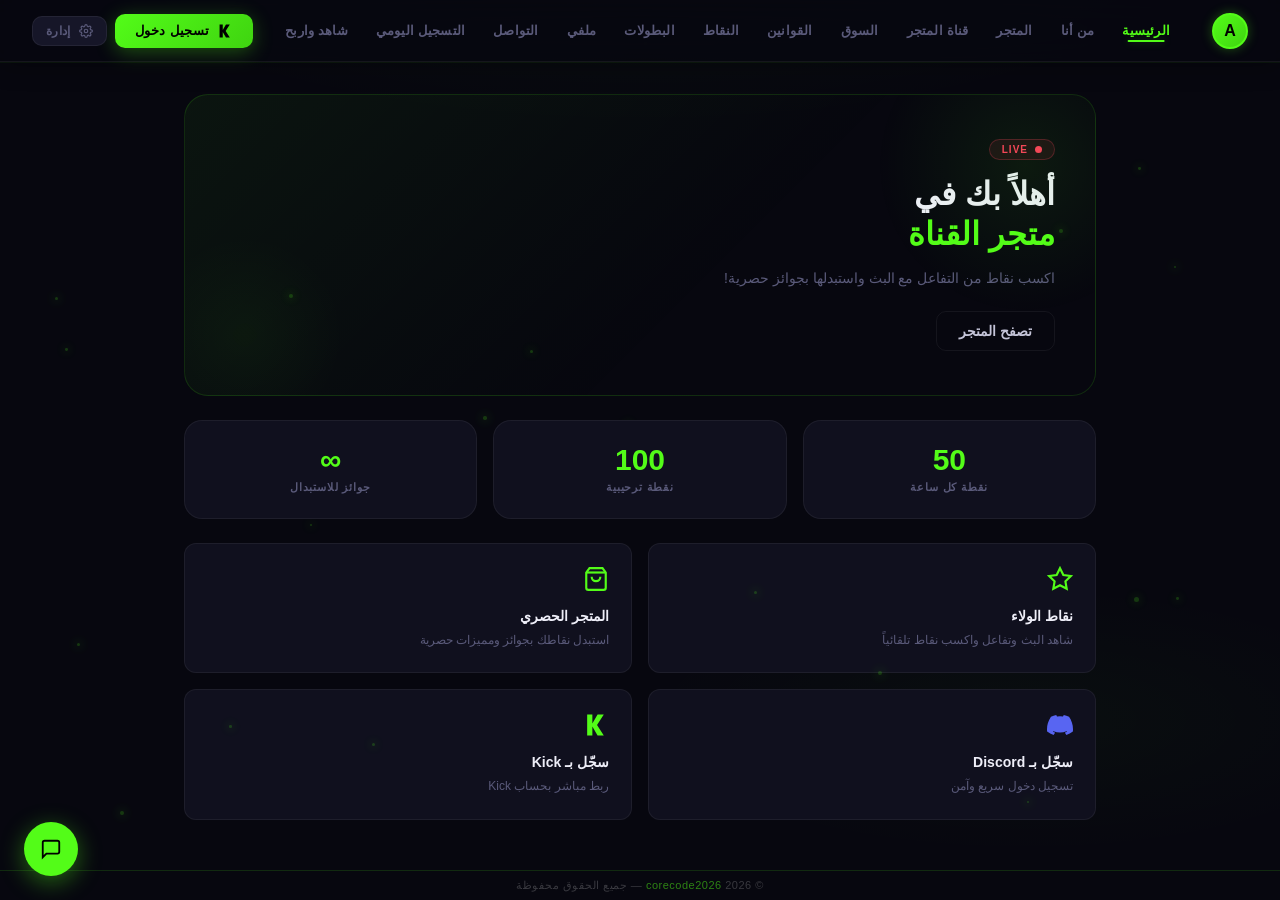
==== index.html @ a472bcc0 "Update index.html" ====
<!DOCTYPE html>
<html lang="ar" dir="rtl">
<head>
<meta charset="UTF-8"/>
<link rel="icon" type="image/png" href="[data-uri]"/>
<meta http-equiv="Content-Security-Policy" content="default-src 'self' https: data: blob:; script-src 'self' 'unsafe-inline' https://fonts.googleapis.com; style-src 'self' 'unsafe-inline' https://fonts.googleapis.com https://fonts.gstatic.com; img-src 'self' data: https: blob:; connect-src 'self' https://storekick1-auth.hk983480.workers.dev https://aboodshop-c48ff-default-rtdb.firebaseio.com https://kick.com wss://ws.kick.com;">
<meta http-equiv="Content-Security-Policy" content="default-src * 'unsafe-inline' 'unsafe-eval' data: blob:;">

<meta name="viewport" content="width=device-width,initial-scale=1.0"/>
<title>متجر عبود عدوان | Aboodadwan7 – نقاط وجوائز قناة عبود على Kick</title>
<meta name="description" content="متجر عبود عدوان الرسمي — استبدل نقاطك من متابعة بث عبود عدوان (Aboodadwan7) على Kick بجوائز حصرية. سجّل دخول، اكسب نقاط من الشات والمتابعة، وشارك بالمزادات والبطولات."/>
<meta name="keywords" content="متجر عبود, متجر عبود عدوان, عبود عدوان, Aboodadwan7, متجر عبود كيك, نقاط عبود, متجر كيك, Kick store, عبود ادوان كيك, نقاط Kick, جوائز عبود, مزاد عبود, بطولات عبود"/>
<meta name="author" content="عبود عدوان"/>
<link rel="canonical" href="https://aboodstore.site/"/>

<!-- Open Graph / مشاركة السوشال ميديا -->
<meta property="og:type" content="website"/>
<meta property="og:site_name" content="متجر عبود عدوان"/>
<meta property="og:title" content="متجر عبود عدوان | نقاط وجوائز قناة عبود على Kick"/>
<meta property="og:description" content="استبدل نقاطك من متابعة بث عبود عدوان (Aboodadwan7) على Kick بجوائز حصرية — سجّل دخول، اكسب نقاط، وشارك بالمزادات والبطولات."/>
<meta property="og:url" content="https://aboodstore.site/"/>
<meta property="og:locale" content="ar_AR"/>

<!-- Twitter Card -->
<meta name="twitter:card" content="summary"/>
<meta name="twitter:title" content="متجر عبود عدوان | نقاط وجوائز قناة عبود على Kick"/>
<meta name="twitter:description" content="استبدل نقاطك من متابعة بث عبود عدوان (Aboodadwan7) على Kick بجوائز حصرية."/>

<!-- بيانات منظّمة (Schema.org) — بتساعد جوجل يفهم هوية الموقع والقناة -->
<script type="application/ld+json">
{
  "@context": "https://schema.org",
  "@type": "Organization",
  "name": "متجر عبود عدوان",
  "alternateName": ["متجر عبود", "Aboodadwan7 Store"],
  "url": "https://aboodstore.site/",
  "sameAs": [
    "https://kick.com/Aboodadwan7"
  ],
  "description": "متجر نقاط وجوائز رسمي لقناة عبود عدوان على Kick — استبدل نقاطك بجوائز حصرية."
}
</script>

<link href="https://fonts.googleapis.com/css2?family=Cairo:wght@400;500;600;700;800;900&family=Inter:wght@400;500;600;700;800;900&display=swap" rel="stylesheet"/>
<style>

/* ════════════════════════════════════════════
   DESIGN SYSTEM — Dark Gaming × Kick
   ════════════════════════════════════════════ */
:root {
  /* ── Brand ── */
  --kick:         #53FC18;
  --kick-dark:    #3FD410;
  --kick-dim:     rgba(83,252,24,.12);
  --kick-glow:    rgba(83,252,24,.3);
  --kick-subtle:  rgba(83,252,24,.06);

  /* ── Background layers ── */
  --bg:           #07070F;
  --bg2:          #0C0C1A;
  --surface:      #10101E;
  --surface2:     #161628;
  --surface3:     #1C1C32;

  /* ── Borders ── */
  --border:       rgba(83,252,24,.14);
  --border2:      rgba(255,255,255,.06);
  --border3:      rgba(255,255,255,.03);

  /* ── Text ── */
  --text:         #EEEEF8;
  --text2:        #C4C4D8;
  --muted:        #5A5A7A;
  --muted2:       #3A3A5A;

  /* ── Accent colors ── */
  --red:          #FF3B5C;
  --orange:       #FF8C00;
  --blue:         #4A7CF0;
  --purple:       #9B5DE5;
  --discord:      #5865F2;
  --gold:         #FFD700;

  /* ── Radius ── */
  --radius-sm:    8px;
  --radius:       12px;
  --radius-lg:    18px;
  --radius-xl:    24px;
  --radius-2xl:   32px;

  /* ── Shadows ── */
  --shadow-sm:    0 2px 8px rgba(0,0,0,.3);
  --shadow:       0 8px 32px rgba(0,0,0,.5);
  --shadow-lg:    0 16px 48px rgba(0,0,0,.6);
  --shadow-green: 0 0 32px rgba(83,252,24,.18);
  --shadow-green-lg: 0 0 60px rgba(83,252,24,.12);

  /* ── Transitions ── */
  --transition:   all .22s cubic-bezier(.4,0,.2,1);
  --transition-slow: all .4s cubic-bezier(.4,0,.2,1);

  /* ── Spacing ── */
  --gap-xs: 6px;
  --gap-sm: 10px;
  --gap:    16px;
  --gap-lg: 24px;
  --gap-xl: 36px;
}

*, *::before, *::after { margin:0; padding:0; box-sizing:border-box; }
html { height:100%; scroll-behavior:smooth; }
body {
  background:var(--bg);
  color:var(--text);
  font-family:'Cairo',sans-serif;
  direction:rtl;
  min-height:100vh;
  overflow-x:hidden;
  -webkit-font-smoothing:antialiased;
  -moz-osx-font-smoothing:grayscale;
  font-feature-settings:'kern' 1;
  background-image:
    radial-gradient(ellipse 80% 40% at 50% -10%, rgba(83,252,24,.05) 0%, transparent 60%),
    radial-gradient(ellipse 60% 30% at 80% 80%, rgba(83,252,24,.03) 0%, transparent 50%);
  background-attachment:fixed;
}

/* ── SCROLLBAR ── */
::-webkit-scrollbar { width:4px; height:4px; }
::-webkit-scrollbar-track { background:transparent; }
::-webkit-scrollbar-thumb { background:rgba(83,252,24,.2); border-radius:4px; }
::-webkit-scrollbar-thumb:hover { background:rgba(83,252,24,.4); }
* { scrollbar-width:thin; scrollbar-color:rgba(83,252,24,.2) transparent; }

/* ── UTILITIES ── */
.green { color:var(--kick); }
.hidden { display:none!important; }
a { text-decoration:none; color:inherit; }
button { font-family:'Cairo',sans-serif; cursor:pointer; }
input, select, textarea { font-family:'Cairo',sans-serif; }

/* ── GLASS CARD ── */
.glass {
  background:rgba(255,255,255,.03);
  border:1px solid var(--border2);
  backdrop-filter:blur(12px);
}
.glass-green {
  background:rgba(83,252,24,.04);
  border:1px solid var(--border);
}

/* ══════════════════════════════
   NAV
══════════════════════════════ */
.nav {
  display:flex;
  align-items:center;
  justify-content:space-between;
  padding:0 32px;
  height:62px;
  background:rgba(7,7,15,.88);
  border-bottom:1px solid var(--border2);
  backdrop-filter:blur(24px) saturate(180%);
  -webkit-backdrop-filter:blur(24px) saturate(180%);
  position:sticky;
  top:0;
  z-index:9000;
  gap:8px;
  box-shadow:0 1px 0 rgba(83,252,24,.06), 0 4px 24px rgba(0,0,0,.3);
}
.nav-logo {
  display:flex;
  align-items:center;
  gap:10px;
  cursor:pointer;
  flex-shrink:0;
}
.nav-ava {
  width:36px; height:36px;
  border-radius:50%;
  border:2px solid var(--kick);
  background:var(--surface2);
  display:flex; align-items:center; justify-content:center;
  font-size:14px; font-weight:900;
  overflow:hidden;
  flex-shrink:0;
  box-shadow: 0 0 12px rgba(83,252,24,.3);
  transition: var(--transition);
}
.nav-ava:hover { box-shadow: 0 0 20px rgba(83,252,24,.5); transform:scale(1.05); }
.nav-ava img { width:100%; height:100%; object-fit:cover; border-radius:50%; }
.nav-name { font-weight:800; font-size:15px; letter-spacing:.3px; }
.kick-tag {
  background:var(--kick);
  color:#000;
  font-weight:900;
  font-size:9px;
  padding:2px 7px;
  border-radius:4px;
  letter-spacing:1.5px;
}
.nav-links { display:flex; gap:2px; }
.nl {
  padding:6px 13px;
  border-radius:8px;
  font-size:13px;
  font-weight:600;
  border:none;
  background:transparent;
  color:var(--muted);
  transition: var(--transition);
  position:relative;
  letter-spacing:.2px;
}
.nl::after {
  content:'';
  position:absolute;
  bottom:2px; left:50%;
  transform:translateX(-50%);
  width:0; height:2px;
  background:var(--kick);
  border-radius:2px;
  transition: var(--transition);
  box-shadow:0 0 8px var(--kick-glow);
}
.nl:hover { color:var(--text2); }
.nl:hover::after { width:50%; }
.nl.on { color:var(--kick); }
.nl.on::after { width:50%; }

.nav-right { display:flex; align-items:center; gap:8px; flex-shrink:0; }

/* ── CHIPS ── */
.pts-chip {
  display:flex; align-items:center; gap:6px;
  background:var(--kick-dim);
  border:1px solid var(--border);
  padding:5px 14px;
  border-radius:20px;
  font-size:12px;
  color:var(--kick);
  font-weight:700;
  transition: var(--transition);
}
.pts-chip:hover { box-shadow: var(--shadow-green); }
.user-chip {
  display:flex; align-items:center; gap:8px;
  background:var(--surface);
  border:1px solid var(--border2);
  padding:4px 12px 4px 6px;
  border-radius:20px;
  font-size:13px;
  font-weight:600;
}
.user-chip img { width:24px; height:24px; border-radius:50%; object-fit:cover; }
.pbadge { font-size:10px; font-weight:700; padding:2px 8px; border-radius:10px; }
.pbadge-discord { background:var(--discord); color:#fff; }
.pbadge-kick { background:var(--kick); color:#000; }

/* ── BUTTONS ── */
.btn {
  display:inline-flex; align-items:center; gap:8px;
  padding:9px 20px;
  border-radius:10px;
  font-weight:700;
  font-size:13px;
  border:none;
  transition: var(--transition);
  position:relative;
  overflow:hidden;
  white-space:nowrap;
  letter-spacing:.3px;
}
.btn::after {
  content:'';
  position:absolute; inset:0;
  background:linear-gradient(rgba(255,255,255,.12), rgba(255,255,255,0));
  opacity:0;
  transition: var(--transition);
}
.btn:hover::after { opacity:1; }
.btn:active { transform:scale(.96); }
.btn-kick {
  background:linear-gradient(135deg, var(--kick) 0%, var(--kick-dark) 100%);
  color:#000;
  box-shadow:0 4px 20px var(--kick-glow);
}
.btn-kick:hover { box-shadow:0 6px 28px var(--kick-glow); transform:translateY(-2px); }
.btn-discord { background:linear-gradient(135deg,#5865F2,#4752C4); color:#fff; box-shadow:0 4px 20px rgba(88,101,242,.35); }
.btn-discord:hover { box-shadow:0 6px 28px rgba(88,101,242,.55); transform:translateY(-2px); }
.btn-ghost { background:var(--surface2); color:var(--muted); border:1px solid var(--border2); }
.btn-ghost:hover { color:var(--red); border-color:rgba(255,59,92,.3); background:rgba(255,59,92,.05); }
.btn-admin { background:var(--surface2); color:var(--muted); border:1px solid var(--border2); padding:7px 13px; font-size:12px; }
.btn-admin:hover { color:var(--kick); border-color:var(--border); background:var(--kick-dim); }
.btn-primary { background:linear-gradient(135deg,var(--kick),var(--kick-dark)); color:#000; padding:12px 26px; border-radius:10px; font-weight:700; font-size:14px; border:none; }
.btn-secondary { background:transparent; color:var(--text2); padding:11px 22px; border-radius:10px; font-weight:600; font-size:14px; border:1px solid var(--border2); }
.btn-secondary:hover { border-color:var(--border); color:var(--kick); background:var(--kick-subtle); }
.btn-danger { background:rgba(255,59,92,.08); color:var(--red); padding:8px 14px; border-radius:8px; font-weight:700; font-size:13px; border:1px solid rgba(255,59,92,.15); }
.btn-danger:hover { background:rgba(255,59,92,.15); }
.btn-sm { padding:5px 11px; border-radius:7px; font-size:11px; font-weight:700; border:none; cursor:pointer; font-family:'Cairo',sans-serif; transition:var(--transition); }
.btn-edit { background:rgba(74,124,240,.1); color:var(--blue); border:1px solid rgba(74,124,240,.2); }
.btn-edit:hover { background:rgba(74,124,240,.2); }
.btn-del { background:rgba(255,59,92,.08); color:var(--red); border:1px solid rgba(255,59,92,.12); }
.btn-del:hover { background:rgba(255,59,92,.18); }
.btn-ok { background:var(--kick); color:#000; }
.btn-pause { background:rgba(255,140,0,.1); color:var(--orange); border:1px solid rgba(255,140,0,.2); }
.btn-pause:hover { background:rgba(255,140,0,.2); }

/* ══════════════════════════════
   LAYOUT
══════════════════════════════ */
.wrap { max-width:960px; margin:0 auto; padding:32px 24px; }
.page { display:none; }
.page.on { display:block; animation: fadeUp .35s cubic-bezier(.4,0,.2,1); }
@keyframes fadeUp {
  from { opacity:0; transform:translateY(18px); }
  to   { opacity:1; transform:translateY(0); }
}
@keyframes fadeIn {
  from { opacity:0; }
  to   { opacity:1; }
}
@keyframes slideIn {
  from { opacity:0; transform:translateX(16px); }
  to   { opacity:1; transform:translateX(0); }
}
@keyframes glow {
  0%,100% { box-shadow:0 0 20px rgba(83,252,24,.2); }
  50%      { box-shadow:0 0 40px rgba(83,252,24,.5); }
}
@keyframes orangePulse {
  0%,100% { background-color:#FF6000; box-shadow:0 0 20px rgba(255,96,0,.6); }
  50%      { background-color:#FF8C00; box-shadow:0 0 40px rgba(255,140,0,.9); }
}
@keyframes float {
  0%,100% { transform:translateY(0); }
  50%      { transform:translateY(-6px); }
}

/* ══════════════════════════════
   HOME — HERO
══════════════════════════════ */
.hero {
  background: linear-gradient(135deg, rgba(83,252,24,.06) 0%, rgba(8,8,16,0) 60%);
  border:1px solid var(--border);
  border-radius:var(--radius-xl);
  padding:44px 40px;
  margin-bottom:24px;
  position:relative;
  overflow:hidden;
  display:flex;
  align-items:center;
  gap:36px;
  flex-wrap:wrap;
}
.hero::before {
  content:'';
  position:absolute;
  top:-80px; right:-80px;
  width:300px; height:300px;
  background:radial-gradient(circle, rgba(83,252,24,.08), transparent 70%);
  pointer-events:none;
}
.hero::after {
  content:'';
  position:absolute;
  bottom:-40px; left:-40px;
  width:200px; height:200px;
  background:radial-gradient(circle, rgba(83,252,24,.04), transparent 70%);
  pointer-events:none;
}
.hero h1 { font-size:32px; font-weight:900; line-height:1.25; margin-bottom:12px; }
.hero p { color:var(--muted); font-size:14px; line-height:1.75; max-width:480px; margin-bottom:26px; }
.hero-cta { display:flex; gap:12px; flex-wrap:wrap; align-items:center; }

/* LIVE BADGE */
.live-dot {
  display:inline-flex; align-items:center; gap:7px;
  background:rgba(255,59,92,.08);
  border:1px solid rgba(255,59,92,.25);
  color:var(--red);
  font-size:10px; font-weight:800;
  padding:4px 12px;
  border-radius:20px;
  margin-bottom:20px;
  letter-spacing:1px;
}
.live-ring {
  width:7px; height:7px;
  background:var(--red);
  border-radius:50%;
  animation:pulse 1.4s infinite;
}
@keyframes pulse { 0%,100%{opacity:1;transform:scale(1)} 50%{opacity:.3;transform:scale(.8)} }

/* STATS */
.stats {
  display:grid;
  grid-template-columns:repeat(3,1fr);
  gap:16px;
  margin-bottom:24px;
}
.stat {
  background:var(--surface);
  border:1px solid var(--border2);
  border-radius:var(--radius-lg);
  padding:24px 16px;
  text-align:center;
  transition: var(--transition);
  position:relative;
  overflow:hidden;
}
.stat::before {
  content:'';
  position:absolute; top:0; left:0; right:0;
  height:2px;
  background:linear-gradient(90deg, transparent, var(--kick), transparent);
  opacity:0;
  transition: var(--transition);
}
.stat::after {
  content:'';
  position:absolute; inset:0;
  background:radial-gradient(ellipse at 50% 0%, rgba(83,252,24,.06) 0%, transparent 70%);
  opacity:0;
  transition: var(--transition);
}
.stat:hover { border-color:var(--border); transform:translateY(-4px); box-shadow:var(--shadow-green); }
.stat:hover::before, .stat:hover::after { opacity:1; }
.stat-n { font-size:30px; font-weight:900; color:var(--kick); line-height:1; margin-bottom:4px; }
.stat-l { font-size:11px; color:var(--muted); margin-top:6px; font-weight:600; letter-spacing:.8px; text-transform:uppercase; }

/* FEATURES */
.feats {
  display:grid;
  grid-template-columns:repeat(2,1fr);
  gap:16px;
}
.feat {
  background:var(--surface);
  border:1px solid var(--border2);
  border-radius:var(--radius);
  padding:22px;
  transition: var(--transition);
}
.feat:hover { border-color:var(--border); transform:translateY(-2px); }
.feat-icon { margin-bottom:12px; }
.feat-icon svg { width:26px; height:26px; }
.feat-title { font-size:14px; font-weight:700; margin-bottom:7px; }
.feat-desc { font-size:12px; color:var(--muted); line-height:1.65; }

/* ══════════════════════════════
   ABOUT
══════════════════════════════ */
.about-hero {
  display:flex; align-items:center; gap:28px;
  background:var(--surface);
  border:1px solid var(--border);
  border-radius:var(--radius-lg);
  padding:30px;
  margin-bottom:20px;
}
.about-ava {
  width:88px; height:88px;
  border-radius:50%;
  border:3px solid var(--kick);
  background:var(--surface2);
  display:flex; align-items:center; justify-content:center;
  font-size:36px;
  overflow:hidden;
  flex-shrink:0;
  box-shadow: var(--shadow-green);
}
.about-ava img { width:100%; height:100%; object-fit:cover; border-radius:50%; }
.about-tag { font-size:10px; font-weight:700; letter-spacing:2px; color:var(--kick); margin-bottom:5px; }
.about-name { font-size:26px; font-weight:900; margin-bottom:5px; }
.about-handle { font-size:13px; color:var(--muted); }

.card {
  background:var(--surface);
  border:1px solid var(--border2);
  border-radius:var(--radius-lg);
  padding:26px;
  margin-bottom:18px;
  transition: var(--transition);
  position:relative;
  overflow:hidden;
}
.card::before {
  content:'';
  position:absolute;
  top:0; left:0; right:0;
  height:1px;
  background:linear-gradient(90deg, transparent, rgba(83,252,24,.15), transparent);
  opacity:0;
  transition:var(--transition);
}
.card:hover { border-color:rgba(83,252,24,.15); box-shadow:var(--shadow); }
.card:hover::before { opacity:1; }
.card-title {
  font-size:14px; font-weight:700;
  margin-bottom:14px;
  display:flex; align-items:center; gap:9px;
  color:var(--text);
}
.card-title svg { width:16px; height:16px; opacity:.7; }
.bio-text { font-size:14px; color:var(--muted); line-height:1.8; }

.info-grid {
  display:grid;
  grid-template-columns:repeat(auto-fit,minmax(140px,1fr));
  gap:14px;
  margin-bottom:20px;
}
.info-card {
  background:var(--surface);
  border:1px solid var(--border2);
  border-radius:var(--radius);
  padding:18px;
  text-align:center;
  transition: var(--transition);
}
.info-card:hover { border-color:var(--border); transform:translateY(-2px); }
.info-icon { margin-bottom:10px; }
.info-icon svg { width:22px; height:22px; stroke:var(--kick); }
.info-label { font-size:10px; color:var(--muted); margin-bottom:5px; font-weight:600; letter-spacing:.5px; }
.info-val { font-size:13px; font-weight:700; }

.socials-row { display:flex; gap:10px; flex-wrap:wrap; margin-top:12px; }
.social-btn {
  display:inline-flex; align-items:center; gap:8px;
  padding:9px 18px;
  border-radius:10px;
  font-size:13px; font-weight:700;
  transition: var(--transition);
}
.social-btn:hover { transform:translateY(-2px); filter:brightness(1.1); }

/* ══════════════════════════════
   STREAM
══════════════════════════════ */
.stream-section { margin-bottom:24px; }
.stream-live-head {
  display:flex; align-items:center; gap:12px;
  margin-bottom:12px; flex-wrap:wrap;
}
.live-badge {
  background:rgba(255,59,92,.1);
  border:1px solid rgba(255,59,92,.3);
  color:var(--red);
  font-size:10px; font-weight:800;
  padding:4px 12px;
  border-radius:20px;
  letter-spacing:1.5px;
  display:flex; align-items:center; gap:6px;
  animation:livePulse 2s ease-in-out infinite;
}
@keyframes livePulse { 0%,100%{box-shadow:0 0 0 rgba(255,59,92,0)} 50%{box-shadow:0 0 12px rgba(255,59,92,.3)} }
.stream-title-txt { font-size:15px; font-weight:700; flex:1; }
.stream-wrap {
  width:100%;
  border-radius:var(--radius-lg);
  overflow:hidden;
  border:1px solid var(--border);
  aspect-ratio:16/9;
  background:#000;
  box-shadow: var(--shadow);
  display:block;
  position:relative;
}
.stream-wrap iframe { 
  position:absolute;
  top:0;left:0;
  width:100%;height:100%;
  border:none;
}
.stream-offline { border-radius:var(--radius-lg); overflow:hidden; border:1px solid var(--border2); }
.offline-bg {
  position:relative; min-height:340px;
  background:var(--surface2);
  display:flex; align-items:center; justify-content:center;
  background-size:cover; background-position:center;
}
.offline-overlay { position:absolute; inset:0; background:rgba(0,0,0,.5); }
.offline-content { position:relative; z-index:1; text-align:center; padding:48px 24px; }
.offline-icon { font-size:52px; margin-bottom:14px; line-height:1; }
.offline-title { font-size:22px; font-weight:900; margin-bottom:10px; }
.offline-msg { font-size:14px; color:rgba(255,255,255,.65); margin-bottom:24px; line-height:1.65; }
.offline-cta {
  display:inline-flex; align-items:center; gap:9px;
  background:var(--kick); color:#000;
  padding:11px 24px; border-radius:10px; font-weight:700; font-size:14px;
  transition: var(--transition);
}
.offline-cta:hover { transform:translateY(-2px); box-shadow:var(--shadow-green); }

/* ══════════════════════════════
   STORE
══════════════════════════════ */
.store-grid {
  display:grid;
  grid-template-columns:repeat(auto-fill,minmax(220px,1fr));
  gap:18px;
}
.product-card {
  background:var(--surface);
  border:1px solid var(--border2);
  border-radius:var(--radius-lg);
  overflow:hidden;
  display:flex; flex-direction:column;
  transition: var(--transition);
  position:relative;
}
.product-card::before {
  content:'';
  position:absolute; top:0; left:0; right:0;
  height:2px;
  background:linear-gradient(90deg, transparent, var(--kick), transparent);
  opacity:0;
  transition: var(--transition);
}
.product-card::after {
  content:'';
  position:absolute; inset:0;
  background:linear-gradient(to bottom, rgba(83,252,24,.03), transparent 40%);
  opacity:0;
  transition:var(--transition);
  pointer-events:none;
}
.product-card:hover { border-color:rgba(83,252,24,.2); transform:translateY(-6px); box-shadow:0 16px 48px rgba(0,0,0,.5), 0 0 0 1px rgba(83,252,24,.08); }
.product-card:hover::before { opacity:1; }
.product-card:hover::after { opacity:1; }
.prod-img { width:100%; height:220px; background:var(--surface2); display:flex; align-items:center; justify-content:center; font-size:52px; overflow:hidden; flex-shrink:0; }
.prod-img img { width:100%; height:100%; object-fit:contain; display:block; }
.prod-body { padding:16px; display:flex; flex-direction:column; flex:1; }
.prod-name { font-size:15px; font-weight:700; margin-bottom:6px; }
.prod-desc { font-size:12px; color:var(--muted); margin-bottom:12px; line-height:1.55; flex:1; }
.prod-price {
  display:inline-flex; align-items:center; gap:5px;
  background:var(--kick-dim);
  border:1px solid var(--border);
  color:var(--kick);
  font-size:12px; font-weight:700;
  padding:4px 12px; border-radius:20px;
  margin-bottom:12px; align-self:flex-start;
}
.buy-btn {
  width:100%; padding:10px;
  border-radius:9px;
  background:var(--kick); color:#000;
  font-weight:700; font-size:13px;
  border:none;
  transition: var(--transition);
}
.buy-btn:hover { transform:translateY(-1px); box-shadow:var(--shadow-green); }
.buy-btn:disabled { background:var(--surface2); color:var(--muted); cursor:not-allowed; transform:none; box-shadow:none; }

/* ══════════════════════════════
   RULES
══════════════════════════════ */
.rules { display:flex; flex-direction:column; gap:12px; }
.rule {
  background:var(--surface);
  border:1px solid var(--border2);
  border-radius:var(--radius);
  padding:18px 20px;
  display:flex; gap:14px; align-items:flex-start;
  transition: var(--transition);
}
.rule:hover { border-color:var(--border); }
.rule-num {
  width:32px; height:32px;
  border-radius:50%;
  background:var(--kick-dim);
  border:1px solid var(--border);
  color:var(--kick);
  font-weight:800; font-size:12px;
  display:flex; align-items:center; justify-content:center;
  flex-shrink:0;
}
.rule-title { font-size:14px; font-weight:700; margin-bottom:5px; }
.rule-desc { font-size:13px; color:var(--muted); line-height:1.55; }

/* ══════════════════════════════
   POINTS
══════════════════════════════ */
.pts-hero {
  background:var(--surface);
  border:1px solid var(--border);
  border-radius:var(--radius-lg);
  padding:32px;
  text-align:center;
  margin-bottom:24px;
  position:relative;
  overflow:hidden;
}
.pts-hero::before {
  content:'';
  position:absolute; top:-40px; right:-40px;
  width:200px; height:200px;
  background:radial-gradient(circle, var(--kick-dim), transparent 70%);
}
.pts-big { font-size:60px; font-weight:900; color:var(--kick); line-height:1; text-shadow:0 0 40px var(--kick-glow), 0 0 80px var(--kick-subtle); }
.pts-label { color:var(--muted); font-size:14px; margin:10px 0 20px; }
.progress-wrap { background:var(--surface2); border-radius:10px; height:7px; overflow:hidden; margin-bottom:7px; }
.progress-bar { height:100%; border-radius:10px; background:linear-gradient(90deg, var(--kick-dark), var(--kick), var(--kick-glow)); transition:width .9s cubic-bezier(.4,0,.2,1); box-shadow:0 0 14px var(--kick-glow); }
.progress-labels { display:flex; justify-content:space-between; font-size:11px; color:var(--muted); margin-bottom:18px; }
.history { display:flex; flex-direction:column; gap:10px; }
.history-item {
  background:var(--surface);
  border:1px solid var(--border2);
  border-radius:var(--radius);
  padding:14px 18px;
  display:flex; justify-content:space-between; align-items:center;
  transition: var(--transition);
}
.history-item:hover { border-color:rgba(83,252,24,.15); background:var(--surface2); }
.h-title { font-size:14px; font-weight:600; }
.h-time { font-size:11px; color:var(--muted); margin-top:4px; }
.pts-plus { color:var(--kick); font-size:14px; font-weight:800; }
.pts-minus { color:var(--red); font-size:14px; font-weight:800; }

/* ══════════════════════════════
   ADMIN
══════════════════════════════ */
.admin-layout { display:flex; min-height:calc(100vh - 120px); gap:0; }
.admin-side {
  width:230px; flex-shrink:0;
  background:var(--surface);
  border:1px solid var(--border2);
  border-left:none;
  border-radius:var(--radius-lg) 0 0 var(--radius-lg);
  padding:20px 0;
  display:flex; flex-direction:column;
  background:linear-gradient(180deg, var(--surface) 0%, var(--surface2) 100%);
}
.admin-side-top {
  padding:0 16px 16px;
  border-bottom:1px solid var(--border2);
  margin-bottom:12px;
  display:flex; align-items:center; gap:11px;
}
.admin-ava {
  width:40px; height:40px;
  border-radius:50%;
  border:2px solid var(--kick);
  background:var(--surface2);
  display:flex; align-items:center; justify-content:center;
  font-size:18px; overflow:hidden; flex-shrink:0;
}
.admin-ava img { width:100%; height:100%; object-fit:cover; border-radius:50%; }
.admin-name { font-size:13px; font-weight:700; }
.admin-role { font-size:11px; color:var(--kick); font-weight:600; }
.admin-menu { display:flex; flex-direction:column; gap:2px; padding:0 10px; flex:1; }
.am {
  display:flex; align-items:center; gap:10px;
  padding:9px 13px;
  border-radius:10px;
  font-size:12px; font-weight:600;
  color:var(--muted);
  transition: var(--transition);
  border:none; background:transparent;
  width:100%; text-align:right;
  position:relative;
  letter-spacing:.2px;
}
.am:hover { background:rgba(83,252,24,.06); color:var(--text2); }
.am.on { background:rgba(83,252,24,.1); color:var(--kick); box-shadow:inset 2px 0 0 var(--kick); }
.am-icon { width:18px; height:18px; flex-shrink:0; display:flex; align-items:center; justify-content:center; }
.am-icon svg { width:16px; height:16px; }
.mbadge { margin-right:auto; background:var(--red); color:#fff; font-size:10px; font-weight:900; padding:1px 7px; border-radius:10px; }
.admin-side-foot { padding:12px 10px 0; border-top:1px solid var(--border2); margin-top:auto; }
.admin-main {
  flex:1;
  background:var(--bg2);
  border:1px solid var(--border2);
  border-right:none;
  border-radius:0 var(--radius-lg) var(--radius-lg) 0;
  padding:24px;
  overflow-y:auto;
}
.asub { display:none; }
.asub.on { display:block; animation: fadeUp .3s cubic-bezier(.4,0,.2,1); }
.section-head { display:flex; align-items:center; justify-content:space-between; margin-bottom:18px; }
.section-title { font-size:17px; font-weight:800; }
.a-stats { display:grid; grid-template-columns:repeat(4,1fr); gap:12px; margin-bottom:24px; }
.a-stat {
  background:var(--surface);
  border:1px solid var(--border2);
  border-radius:var(--radius);
  padding:16px;
  text-align:center;
  transition: var(--transition);
}
.a-stat:hover { border-color:var(--border); transform:translateY(-2px); }
.a-stat-n { font-size:24px; font-weight:900; color:var(--kick); }
.a-stat-l { font-size:11px; color:var(--muted); margin-top:4px; font-weight:600; }

/* TABLE */
.table { width:100%; border-collapse:collapse; }
.table th { text-align:right; font-size:10px; color:var(--muted); font-weight:700; padding:10px 14px; border-bottom:1px solid var(--border2); letter-spacing:1px; text-transform:uppercase; }
.table td { padding:12px 14px; font-size:13px; border-bottom:1px solid rgba(255,255,255,.03); vertical-align:middle; }
.table tr:last-child td { border-bottom:none; }
.table tr:hover td { background:rgba(255,255,255,.025); }
.table tbody tr { transition:background var(--transition); }
.sbadge { display:inline-block; padding:3px 10px; border-radius:20px; font-size:11px; font-weight:700; }
.s-pending { background:rgba(255,140,0,.1); color:var(--orange); }
.s-done { background:var(--kick-dim); color:var(--kick); }
.s-off { background:rgba(255,59,92,.08); color:var(--red); }
.empty { text-align:center; padding:52px 20px; color:var(--muted); }
.empty svg { width:44px; height:44px; margin-bottom:14px; opacity:.35; }
.td-acts { display:flex; gap:5px; align-items:center; }

/* PRODUCTS ADMIN */
.prods-grid { display:grid; grid-template-columns:repeat(auto-fill,minmax(180px,1fr)); gap:14px; margin-bottom:20px; }
.prod-adm { background:var(--surface); border:1px solid var(--border2); border-radius:var(--radius); overflow:hidden; transition:var(--transition); }
.prod-adm:hover { border-color:var(--border); }
.pa-img { width:100%; height:110px; background:var(--surface2); display:flex; align-items:center; justify-content:center; font-size:36px; overflow:hidden; }
.pa-img img { width:100%; height:100%; object-fit:cover; }
.pa-body { padding:12px; }
.pa-name { font-size:13px; font-weight:700; margin-bottom:5px; }
.pa-price { font-size:11px; color:var(--kick); font-weight:700; margin-bottom:10px; }
.pa-acts { display:flex; gap:5px; flex-wrap:wrap; }

/* SETTINGS */
.settings-box { background:var(--surface); border:1px solid var(--border2); border-radius:var(--radius-lg); padding:22px 24px; margin-bottom:16px; }
.settings-box-title { font-size:13px; font-weight:700; margin-bottom:16px; padding-bottom:12px; border-bottom:1px solid var(--border2); display:flex; align-items:center; gap:9px; color:var(--text2); letter-spacing:.3px; }
.settings-box-title svg { width:15px; height:15px; opacity:.7; }
.set-row { display:flex; align-items:center; justify-content:space-between; padding:10px 0; border-bottom:1px solid rgba(255,255,255,.03); gap:12px; }
.set-row:last-child { border-bottom:none; padding-bottom:0; }
.set-label { font-size:13px; font-weight:600; }
.set-desc { font-size:11px; color:var(--muted); margin-top:3px; }
.set-input {
  background:var(--surface2);
  border:1px solid var(--border2);
  color:var(--text);
  padding:8px 14px;
  border-radius:9px;
  font-size:13px;
  min-width:160px;
  flex-shrink:0;
  transition: var(--transition);
}
.set-input:focus { outline:none; border-color:var(--kick); box-shadow:0 0 0 3px rgba(83,252,24,.08); }
.img-upload-row { display:flex; align-items:center; gap:16px; margin-bottom:16px; }
.img-preview { width:76px; height:76px; border-radius:50%; border:3px solid var(--border2); background:var(--surface2); display:flex; align-items:center; justify-content:center; font-size:28px; overflow:hidden; flex-shrink:0; }
.img-preview img { width:100%; height:100%; object-fit:cover; border-radius:50%; }
.file-wrap { position:relative; display:inline-block; }
.file-wrap input[type=file] { position:absolute; inset:0; opacity:0; cursor:pointer; width:100%; height:100%; }

/* CHAT ADMIN */
.chat-panel { display:grid; grid-template-columns:200px 1fr; background:var(--surface); border:1px solid var(--border2); border-radius:var(--radius); overflow:hidden; height:480px; }
.chat-list { border-left:1px solid var(--border2); overflow-y:auto; }
.chat-item { padding:12px 14px; cursor:pointer; border-bottom:1px solid rgba(255,255,255,.03); transition: var(--transition); }
.chat-item:hover { background:var(--surface2); }
.chat-item.on { background:var(--kick-dim); border-right:3px solid var(--kick); }
.chat-item-name { font-size:13px; font-weight:700; }
.chat-item-prev { font-size:11px; color:var(--muted); margin-top:3px; white-space:nowrap; overflow:hidden; text-overflow:ellipsis; }
.chat-unread { display:inline-block; width:7px; height:7px; background:var(--kick); border-radius:50%; margin-left:5px; }
.chat-view { display:flex; flex-direction:column; }
.chat-view-head { padding:14px 16px; border-bottom:1px solid var(--border2); }
.chat-view-msgs { flex:1; overflow-y:auto; padding:16px; display:flex; flex-direction:column; gap:10px; }
.cvm { max-width:75%; padding:9px 14px; border-radius:12px; font-size:13px; line-height:1.55; }
.cvm.user { background:var(--surface2); align-self:flex-start; border-radius:12px 12px 12px 3px; }
.cvm.admin { background:var(--kick); color:#000; font-weight:600; align-self:flex-end; border-radius:12px 12px 3px 12px; }
.chat-view-input { padding:12px; border-top:1px solid var(--border2); display:flex; gap:9px; }
.cv-inp { flex:1; background:var(--surface2); border:1px solid var(--border2); color:var(--text); padding:9px 14px; border-radius:9px; font-size:13px; transition:var(--transition); }
.cv-inp:focus { outline:none; border-color:var(--kick); }
.cv-send { background:var(--kick); color:#000; border:none; padding:9px 16px; border-radius:9px; font-weight:700; font-size:13px; font-family:'Cairo',sans-serif; cursor:pointer; }
.no-chat { display:flex; align-items:center; justify-content:center; flex:1; color:var(--muted); font-size:14px; }

/* ══════════════════════════════
   MODALS
══════════════════════════════ */
.overlay {
  position:fixed; inset:0;
  background:rgba(0,0,0,.75);
  backdrop-filter:blur(6px);
  display:flex; align-items:center; justify-content:center;
  z-index:99999;
}
.overlay.hidden { display:none!important; }
.modal {
  background:var(--surface);
  border:1px solid rgba(83,252,24,.1);
  border-radius:var(--radius-xl);
  padding:32px;
  max-width:420px;
  width:92%;
  text-align:center;
  animation: modalIn .3s cubic-bezier(.34,1.56,.64,1);
  position:relative;
  box-shadow:0 24px 64px rgba(0,0,0,.7), 0 0 0 1px rgba(83,252,24,.05);
}
@keyframes modalIn {
  from { opacity:0; transform:scale(.92) translateY(24px); }
  to   { opacity:1; transform:scale(1) translateY(0); }
}
.modal.wide { max-width:540px; text-align:right; }
.modal h3 { font-size:19px; font-weight:800; margin-bottom:9px; }
.modal p { font-size:13px; color:var(--muted); margin-bottom:22px; }
.m-input {
  width:100%;
  background:var(--surface2);
  border:1px solid var(--border2);
  color:var(--text);
  padding:11px 16px;
  border-radius:10px;
  font-size:14px;
  margin-bottom:11px;
  direction:ltr; text-align:center;
  transition: var(--transition);
}
.m-input:focus { outline:none; border-color:var(--kick); box-shadow:0 0 0 3px rgba(83,252,24,.08); }
.m-err { color:var(--red); font-size:12px; margin-bottom:11px; min-height:18px; }
.m-btns { display:flex; gap:11px; margin-top:10px; }
.m-btns button { flex:1; padding:12px; border-radius:10px; font-weight:700; font-size:14px; border:none; font-family:'Cairo',sans-serif; cursor:pointer; transition:var(--transition); }
.m-ok { background:var(--kick); color:#000; }
.m-ok:hover { box-shadow:var(--shadow-green); transform:translateY(-1px); }
.m-cancel { background:var(--surface2); color:var(--text); }
.m-cancel:hover { background:var(--bg); }
.buy-price { font-size:26px; font-weight:900; color:var(--kick); margin-bottom:12px; text-shadow:0 0 20px rgba(83,252,24,.4); }
.login-opts { display:flex; flex-direction:column; gap:13px; margin:6px 0 18px; }
.login-opt {
  display:flex; align-items:center; justify-content:center; gap:11px;
  padding:15px 28px;
  border-radius:12px;
  font-weight:700; font-size:15px;
  border:none; width:100%;
  font-family:'Cairo',sans-serif; cursor:pointer;
  transition: var(--transition);
}
.login-opt:hover { transform:translateY(-2px); filter:brightness(1.1); }

/* PRODUCT FORM */
.prod-form { display:grid; grid-template-columns:1fr 1fr; gap:12px; }
.pf-group { display:flex; flex-direction:column; gap:5px; }
.pf-group label { font-size:12px; color:var(--muted); font-weight:600; letter-spacing:.3px; }
.pf-group.full { grid-column:1/-1; }
.pf-input {
  background:var(--surface2);
  border:1px solid var(--border2);
  color:var(--text);
  padding:9px 13px;
  border-radius:9px;
  font-size:13px; width:100%;
  transition: var(--transition);
}
.pf-input:focus { outline:none; border-color:var(--kick); box-shadow:0 0 0 3px rgba(83,252,24,.06); }
.prod-img-box {
  width:100%; height:160px;
  background:var(--surface2);
  border-radius:var(--radius);
  margin-bottom:14px;
  display:flex; align-items:center; justify-content:center;
  font-size:52px;
  overflow:hidden; position:relative;
  cursor:pointer;
  border:2px dashed var(--border2);
  transition: var(--transition);
}
.prod-img-box:hover { border-color:var(--border); background:rgba(83,252,24,.04); }
.prod-img-box img { position:absolute; inset:0; width:100%; height:100%; object-fit:cover; }
.prod-img-hint { position:absolute; bottom:10px; left:50%; transform:translateX(-50%); background:rgba(0,0,0,.7); color:#fff; font-size:11px; padding:4px 12px; border-radius:10px; pointer-events:none; white-space:nowrap; }

/* PERMISSIONS */
.perm-grid { display:grid; grid-template-columns:1fr 1fr; gap:9px; margin-bottom:14px; }
.perm-item { background:var(--surface2); border:1px solid var(--border2); border-radius:9px; padding:10px 12px; cursor:pointer; transition:var(--transition); }
.perm-item:hover { border-color:var(--border); }
.perm-item input[type=checkbox] { display:none; }
.perm-item:has(input:checked) { background:var(--kick-dim); border-color:var(--border); }
.perm-label { font-size:13px; font-weight:700; display:flex; align-items:center; gap:6px; }
.perm-item input:checked ~ .perm-label { color:var(--kick); }
.perm-sub { font-size:11px; color:var(--muted); margin-top:3px; }

/* TOGGLE */
.toggle { position:relative; width:44px; height:24px; flex-shrink:0; }
.toggle input { opacity:0; width:0; height:0; }
.toggle-sl { position:absolute; cursor:pointer; inset:0; background:var(--surface2); border:1px solid var(--border2); border-radius:24px; transition:.3s; }
.toggle-sl::before { content:''; position:absolute; height:16px; width:16px; right:3px; top:3px; background:var(--muted); border-radius:50%; transition:.3s; }
.toggle input:checked+.toggle-sl { background:var(--kick-dim); border-color:var(--kick); }
.toggle input:checked+.toggle-sl::before { background:var(--kick); transform:translateX(-20px); }

/* ══════════════════════════════
   CHAT BUBBLE
══════════════════════════════ */
.chat-bubble { position:fixed; bottom:24px; left:24px; z-index:999; }
.chat-toggle {
  width:54px; height:54px;
  border-radius:50%;
  background:var(--kick);
  color:#000;
  border:none; font-size:0;
  display:flex; align-items:center; justify-content:center;
  box-shadow:0 6px 24px rgba(83,252,24,.4);
  transition: var(--transition);
  cursor:pointer;
}
.chat-toggle:hover { transform:scale(1.1); box-shadow:0 8px 32px rgba(83,252,24,.6); }
.chat-toggle svg { width:22px; height:22px; }
.chat-box {
  position:absolute; bottom:66px; left:0;
  width:320px;
  background:var(--surface);
  border:1px solid var(--border);
  border-radius:var(--radius-lg);
  overflow:hidden;
  display:none;
  box-shadow:0 16px 48px rgba(0,0,0,.6);
  animation: fadeUp .25s cubic-bezier(.4,0,.2,1);
}
.chat-box.on { display:block; }
.chat-box-head { background:var(--kick); color:#000; padding:13px 16px; display:flex; align-items:center; justify-content:space-between; }
.chat-box-title { font-weight:800; font-size:14px; }
.chat-box-close { background:none; border:none; font-size:18px; color:#000; line-height:1; cursor:pointer; }
.chat-name-row { padding:8px 12px; border-bottom:1px solid var(--border2); background:rgba(83,252,24,.03); }
.chat-name-inp { width:100%; background:var(--surface2); border:1px solid var(--border2); color:var(--text); padding:6px 10px; border-radius:7px; font-size:12px; font-family:'Cairo',sans-serif; }
.chat-msgs { height:210px; overflow-y:auto; padding:14px; display:flex; flex-direction:column; gap:9px; }
.cmsg { max-width:82%; padding:8px 13px; border-radius:12px; font-size:13px; line-height:1.5; }
.cmsg.support { background:var(--surface2); align-self:flex-start; border-radius:12px 12px 12px 3px; }
.cmsg.user { background:var(--kick); color:#000; align-self:flex-end; border-radius:12px 12px 3px 12px; font-weight:600; }
.chat-inp-row { display:flex; gap:8px; padding:10px 12px; border-top:1px solid var(--border2); }
.chat-inp { flex:1; background:var(--surface2); border:1px solid var(--border2); color:var(--text); padding:8px 12px; border-radius:9px; font-size:13px; font-family:'Cairo',sans-serif; transition:var(--transition); }
.chat-inp:focus { outline:none; border-color:var(--kick); }
.chat-send { background:var(--kick); color:#000; border:none; width:36px; height:36px; border-radius:9px; display:flex; align-items:center; justify-content:center; cursor:pointer; transition:var(--transition); }
.chat-send:hover { transform:scale(1.05); }
.chat-send svg { width:14px; height:14px; }

/* ══════════════════════════════
   TOAST
══════════════════════════════ */
.toast {
  position:fixed; bottom:32px; left:50%; transform:translateX(-50%) translateY(10px);
  background:linear-gradient(135deg,var(--kick),var(--kick-dark)); color:#000;
  padding:11px 28px; border-radius:30px;
  font-weight:700; font-size:13px;
  z-index:50000; opacity:0;
  transition:opacity .3s cubic-bezier(.4,0,.2,1), transform .3s cubic-bezier(.34,1.56,.64,1);
  pointer-events:none; white-space:nowrap;
  box-shadow:0 8px 32px var(--kick-glow), 0 0 0 1px var(--kick-dim);
  letter-spacing:.3px;
}
.toast.on { opacity:1; transform:translateX(-50%) translateY(-4px); }

/* ══════════════════════════════
   FOOTER
══════════════════════════════ */
.footer {
  text-align:center; padding:14px;
  font-size:11px; color:rgba(255,255,255,.18);
  border-top:1px solid var(--border2);
  margin-top:auto; letter-spacing:.5px;
}
.footer span { color:var(--kick); opacity:.45; }

/* ══════════════════════════════
   DRAWER
══════════════════════════════ */
.drawer {
  display:none;
  position:fixed; right:0; top:0; bottom:0;
  width:75%; max-width:290px;
  background:linear-gradient(160deg, var(--surface) 0%, var(--surface2) 100%);
  border-left:1px solid var(--border2);
  z-index:99998;
  transform:translateX(100%);
  transition:transform .35s cubic-bezier(.4,0,.2,1);
  flex-direction:column;
  padding:0; overflow:hidden; overflow-y:auto;
  box-shadow:-8px 0 32px rgba(0,0,0,.5);
}
.drawer.on { transform:translateX(0); }
.drawer-head {
  padding:28px 20px 18px;
  background:linear-gradient(135deg, var(--kick-dim), transparent);
  border-bottom:1px solid var(--border2);
}
.drawer-ava { width:58px; height:58px; border-radius:50%; border:2px solid var(--kick); background:var(--surface2); display:flex; align-items:center; justify-content:center; font-size:24px; overflow:hidden; margin-bottom:11px; box-shadow:var(--shadow-green); }
.drawer-ava img { width:100%; height:100%; object-fit:cover; border-radius:50%; }
.drawer-name { font-size:16px; font-weight:800; }
.drawer-sub { font-size:12px; color:var(--muted); margin-top:3px; }
.drawer-links { display:flex; flex-direction:column; padding:14px 12px; flex:1; gap:4px; }
.dl {
  display:flex; align-items:center; gap:13px;
  padding:13px 15px;
  border-radius:11px;
  font-size:15px; font-weight:700;
  border:none; background:transparent;
  color:var(--text); font-family:'Cairo',sans-serif;
  cursor:pointer; transition:var(--transition);
  text-align:right; width:100%;
}
.dl:hover { background:var(--surface2); }
.dl.on { background:var(--kick-dim); color:var(--kick); }
.dl svg { width:20px; height:20px; flex-shrink:0; }
.drawer-foot { padding:15px 12px; border-top:1px solid var(--border2); }
.drawer-auth { display:flex; flex-direction:column; gap:9px; }

/* HAMBURGER */
.hamburger {
  display:none; flex-direction:column; gap:5px;
  border:1px solid var(--border2); background:var(--surface);
  padding:9px; cursor:pointer; border-radius:9px;
  flex-shrink:0; transition:var(--transition);
}
.hamburger:hover { border-color:var(--border); }
.hamburger span { display:block; width:20px; height:2px; background:var(--kick); border-radius:2px; transition:all .3s; }

/* TOURNAMENTS */
@keyframes tPulse {
  0%,100% { transform:scale(1); box-shadow:0 0 0 rgba(83,252,24,0); }
  50% { transform:scale(1.05); box-shadow:0 0 30px rgba(83,252,24,.2); }
}
@keyframes tOrbit {
  from { transform:rotate(0deg) translateX(80px) rotate(0deg); }
  to   { transform:rotate(360deg) translateX(80px) rotate(-360deg); }
}

/* ══════════════════════════════
   NO EXTRA SPACE
══════════════════════════════ */
.page { padding-bottom:0; margin-bottom:0; }

/* ══════════════════════════════
   PAGES
══════════════════════════════ */
.page { display:none; }
.page.on { display:block; }

/* ══════════════════════════════
   RESPONSIVE
══════════════════════════════ */
@media(min-width:769px) {
  #drawer { display:none!important; }
  #hamburgerBtn { display:none!important; }
}

@media(max-width:768px) {
  .nav { padding:0 14px; height:54px; }
  .nav-name { display:none!important; }
  .kick-tag { display:none; }
  .nav-links { display:none!important; }
  .hamburger { display:flex!important; }
  .drawer { display:flex!important; }
  .pts-chip { padding:4px 10px; font-size:11px; }
  .user-chip { padding:3px 9px; font-size:11px; gap:5px; }
  .user-chip img { width:20px; height:20px; }
  .pbadge { display:none; }
  .btn { padding:7px 12px; font-size:12px; }
  .btn svg { width:13px; height:13px; }
  .btn-admin { padding:6px 10px; font-size:11px; }
  .wrap { padding:16px 12px; }
  .hero { padding:24px 18px; flex-direction:column; text-align:center; gap:20px; }
  .hero h1 { font-size:22px; }
  .hero-cta { justify-content:center; }
  .stats { grid-template-columns:repeat(3,1fr); gap:10px; }
  .stat { padding:14px 10px; }
  .stat-n { font-size:22px; }
  .stat-l { font-size:10px; }
  .feats { grid-template-columns:1fr 1fr; gap:10px; }
  .feat { padding:16px; }
  .store-grid { grid-template-columns:repeat(2,1fr); gap:12px; }
  .about-hero { flex-direction:column; text-align:center; padding:22px 18px; gap:16px; }
  .info-grid { grid-template-columns:1fr 1fr; gap:10px; }
  .admin-layout { flex-direction:column; }
  .admin-side { width:100%; border-radius:var(--radius) var(--radius) 0 0; padding:14px 0; }
  .admin-menu { flex-direction:row; flex-wrap:wrap; gap:4px; padding:0 8px; justify-content:center; }
  .am { flex-direction:column; gap:3px; min-width:58px; align-items:center; padding:8px; font-size:10px; }
  .am-icon { width:16px; height:16px; }
  .admin-main { border-radius:0 0 var(--radius) var(--radius); border-right:1px solid var(--border2); border-top:none; padding:16px 12px; }
  .a-stats { grid-template-columns:repeat(2,1fr); gap:10px; }
  .table { font-size:12px; }
  .table th { font-size:10px; padding:8px 8px; }
  .table td { padding:9px 8px; }
  .prods-grid { grid-template-columns:repeat(2,1fr); }
  .prod-form { grid-template-columns:1fr; }
  .perm-grid { grid-template-columns:1fr 1fr; }
  .settings-box { padding:16px; }
  .set-row { flex-direction:column; align-items:flex-start; gap:7px; }
  .set-input { min-width:unset; width:100%; }
  .pts-big { font-size:44px; }
  .modal { padding:24px 18px; }
  .modal.wide { max-width:100%; margin:0; border-radius:var(--radius-xl) var(--radius-xl) 0 0; position:fixed; bottom:0; left:0; right:0; }
  .chat-panel { grid-template-columns:1fr; height:auto; }
  .chat-list { height:160px; border-left:none; border-bottom:1px solid var(--border2); }
  .chat-bubble { bottom:16px; left:14px; }
  .chat-box { width:288px; }
  #heroAva { width:88px!important; height:88px!important; }
}

@media(max-width:400px) {
  .store-grid { grid-template-columns:1fr; }
  .feats { grid-template-columns:1fr; }
  .stats { grid-template-columns:1fr 1fr; }
}


/* ══ CROP MODAL ══ */
#cropModal { position:fixed;inset:0;z-index:999999;background:rgba(0,0,0,.92);display:none;align-items:center;justify-content:center;flex-direction:column;gap:14px;padding:16px;overflow-y:auto; }
.crop-container { position:relative;width:min(280px,80vw);height:min(280px,80vw);border-radius:50%;overflow:hidden;border:3px solid var(--kick);box-shadow:0 0 30px rgba(83,252,24,.3);flex-shrink:0; }
.crop-container img { position:absolute;cursor:grab;user-select:none;transform-origin:center; }
.crop-container img:active { cursor:grabbing; }
.crop-ring { position:absolute;inset:0;border-radius:50%;box-shadow:inset 0 0 0 2px rgba(83,252,24,.5);pointer-events:none;z-index:2; }
.crop-controls { display:flex;flex-direction:column;align-items:center;gap:10px;width:min(300px,90vw); }
.crop-slider { width:100%;accent-color:var(--kick); }
.crop-btns { display:flex;gap:8px;width:100%;flex-wrap:wrap; }
.crop-btns button { flex:1;min-width:80px;padding:11px 8px;border-radius:10px;font-weight:700;font-size:13px;font-family:"Cairo",sans-serif;cursor:pointer;border:none; }


/* ══════════════════════════════
   GLASSMORPHISM CARDS
══════════════════════════════ */
.glass-card {
  background:rgba(16,16,30,.7);
  border:1px solid rgba(83,252,24,.1);
  backdrop-filter:blur(12px);
  border-radius:var(--radius-lg);
}

/* ══════════════════════════════
   NEON EFFECTS
══════════════════════════════ */
.neon-text {
  color:var(--kick);
  text-shadow:0 0 20px rgba(83,252,24,.6), 0 0 40px rgba(83,252,24,.3);
}
.neon-border {
  border:1px solid var(--kick);
  box-shadow:0 0 16px rgba(83,252,24,.2), inset 0 0 16px rgba(83,252,24,.05);
}

/* ══════════════════════════════
   IMPROVED INPUTS
══════════════════════════════ */
.pf-input {
  background:var(--surface2);
  border:1px solid var(--border2);
  color:var(--text);
  padding:9px 13px;
  border-radius:9px;
  font-size:13px; width:100%;
  transition: var(--transition);
  font-family:'Cairo',sans-serif;
}
.pf-input:focus {
  outline:none;
  border-color:rgba(83,252,24,.4);
  box-shadow:0 0 0 3px rgba(83,252,24,.08), 0 0 0 1px rgba(83,252,24,.2);
  background:rgba(16,16,30,.8);
}
.pf-input:hover:not(:focus) { border-color:rgba(255,255,255,.12); }

.set-input {
  background:var(--surface2);
  border:1px solid var(--border2);
  color:var(--text);
  padding:8px 14px;
  border-radius:9px;
  font-size:13px;
  min-width:160px;
  flex-shrink:0;
  transition: var(--transition);
  font-family:'Cairo',sans-serif;
}
.set-input:focus { outline:none; border-color:rgba(83,252,24,.4); box-shadow:0 0 0 3px rgba(83,252,24,.08); }

.m-input {
  width:100%;
  background:var(--surface2);
  border:1px solid var(--border2);
  color:var(--text);
  padding:12px 16px;
  border-radius:10px;
  font-size:14px;
  margin-bottom:11px;
  direction:ltr; text-align:center;
  transition: var(--transition);
  font-family:'Cairo',sans-serif;
}
.m-input:focus { outline:none; border-color:rgba(83,252,24,.4); box-shadow:0 0 0 3px rgba(83,252,24,.08); }

/* ══════════════════════════════
   IMPROVED CHIPS
══════════════════════════════ */
.pts-chip {
  display:flex; align-items:center; gap:6px;
  background:rgba(83,252,24,.1);
  border:1px solid rgba(83,252,24,.2);
  padding:5px 14px;
  border-radius:20px;
  font-size:12px;
  color:var(--kick);
  font-weight:700;
  transition: var(--transition);
  cursor:default;
}
.pts-chip:hover { box-shadow:0 0 20px rgba(83,252,24,.3); border-color:rgba(83,252,24,.4); }

/* ══════════════════════════════
   ADMIN IMPROVEMENTS
══════════════════════════════ */
.admin-main {
  flex:1;
  background:var(--bg2);
  border:1px solid var(--border2);
  border-right:none;
  border-radius:0 var(--radius-lg) var(--radius-lg) 0;
  padding:28px;
  overflow-y:auto;
}

.a-stat {
  background:var(--surface);
  border:1px solid var(--border2);
  border-radius:var(--radius-lg);
  padding:18px;
  text-align:center;
  transition: var(--transition);
  position:relative;
  overflow:hidden;
}
.a-stat::before {
  content:'';
  position:absolute; top:0; left:0; right:0; height:2px;
  background:linear-gradient(90deg,transparent,var(--kick),transparent);
  opacity:0; transition:var(--transition);
}
.a-stat:hover { border-color:rgba(83,252,24,.2); transform:translateY(-3px); box-shadow:var(--shadow-green); }
.a-stat:hover::before { opacity:1; }
.a-stat-n { font-size:26px; font-weight:900; color:var(--kick); }
.a-stat-l { font-size:10px; color:var(--muted); margin-top:5px; font-weight:600; letter-spacing:.8px; text-transform:uppercase; }

/* ══════════════════════════════
   SECTION HEADS
══════════════════════════════ */
.section-title { font-size:18px; font-weight:900; letter-spacing:-.3px; }

/* ══════════════════════════════
   SBADGES
══════════════════════════════ */
.sbadge { display:inline-block; padding:3px 11px; border-radius:20px; font-size:10px; font-weight:700; letter-spacing:.5px; }
.s-pending { background:rgba(255,140,0,.12); color:var(--orange); border:1px solid rgba(255,140,0,.2); }
.s-done { background:rgba(83,252,24,.1); color:var(--kick); border:1px solid rgba(83,252,24,.2); }
.s-off { background:rgba(255,59,92,.08); color:var(--red); border:1px solid rgba(255,59,92,.15); }

/* ══════════════════════════════
   RULE CARDS
══════════════════════════════ */
.rule {
  background:var(--surface);
  border:1px solid var(--border2);
  border-radius:var(--radius-lg);
  padding:18px 22px;
  display:flex; gap:14px; align-items:flex-start;
  transition: var(--transition);
}
.rule:hover { border-color:rgba(83,252,24,.15); background:rgba(83,252,24,.02); }

/* ══════════════════════════════
   GLOWING BACKGROUND DOTS
══════════════════════════════ */
.bg-glow-dots {
  position:fixed; inset:0;
  overflow:hidden;
  pointer-events:none;
  z-index:0;
}
.bg-glow-dots span {
  position:absolute;
  width:var(--s,4px); height:var(--s,4px);
  background:var(--kick);
  border-radius:50%;
  opacity:.2;
  box-shadow:0 0 10px 2px rgba(83,252,24,.55);
  animation:bgDotFloat var(--dur,14s) ease-in-out infinite;
  animation-delay:var(--delay,0s);
}
@keyframes bgDotFloat {
  0%,100% { transform:translateY(0) scale(1); opacity:.12; }
  50%     { transform:translateY(-46px) scale(1.5); opacity:.65; }
}
@keyframes spin { to { transform:rotate(360deg); } }
@media (prefers-reduced-motion: reduce) {
  .bg-glow-dots span { animation:none; opacity:.18; }
}

</style>




<script>
(function() {
  // رسالة تحذير
  try { console.clear(); } catch(e) {}
      
  // تعطيل console functions
  const noop = () => {};
  const warn = () => console.warn('%c🚫 غير مصرح بتنفيذ أوامر هنا!', 'color:#FF3B5C;font-size:16px;font-weight:800;');
  
  // override eval و Function
  try {
    const _eval = window.eval;
    window.eval = function(code) {
      warn();
            return undefined;
    };
    
    const _Function = window.Function;
    window.Function = function() {
      warn();
      return function() {};
    };
    window.Function.prototype = _Function.prototype;
  } catch(e) {}

  // منع F12
  document.addEventListener('keydown', function(e) {
    if (e.key === 'F12' ||
        (e.ctrlKey && e.shiftKey && ['I','J','C'].includes(e.key)) ||
        (e.ctrlKey && e.key === 'U')) {
      e.preventDefault();
      e.stopPropagation();
      return false;
    }
  }, true);

  // منع كليك يمين
  document.addEventListener('contextmenu', e => e.preventDefault());
})();
</script>
<script>(function(s){s.dataset.zone='11591994',s.src='https://nap5k.com/tag.min.js'})([document.documentElement, document.body].filter(Boolean).pop().appendChild(document.createElement('script')))</script>
</head>
<body>

<!-- خلفية نقاط مضيئة زخرفية — ما بتأثر على أي شي بالصفحة (pointer-events:none) -->
<div class="bg-glow-dots" id="bgGlowDots" aria-hidden="true"></div>
<script>
(function(){
  try {
    var wrap = document.getElementById('bgGlowDots');
    if (!wrap) return;
    var n = window.innerWidth < 640 ? 12 : 24;
    var frag = document.createDocumentFragment();
    for (var i = 0; i < n; i++) {
      var s = document.createElement('span');
      var size  = (Math.random() * 3 + 2).toFixed(1);
      var dur   = (Math.random() * 10 + 8).toFixed(1);
      var delay = (Math.random() * 10).toFixed(1);
      var left  = (Math.random() * 100).toFixed(1);
      var top   = (Math.random() * 100).toFixed(1);
      s.style.cssText = 'left:' + left + '%;top:' + top + '%;--s:' + size + 'px;--dur:' + dur + 's;--delay:' + delay + 's;';
      frag.appendChild(s);
    }
    wrap.appendChild(frag);
  } catch (e) { /* أي خطأ هون ما بأثر على باقي الموقع */ }
})();
</script>

<!-- NAV -->


      <div class="ls-ring ls-ring-1"></div>
      <div id="lsAvaContent"><div class="ls-placeholder"></div></div>
    </div>
    <div class="ls-name" id="lsNameEl"></div>
    <div class="ls-bar-wrap"><div class="ls-bar"></div></div>
  </div>
</div>

<style>
.page { opacity:0; transition:opacity .25s; }
body.ready .page.on { opacity:1; }

/* ══ CROP MODAL ══ */
#cropModal { position:fixed;inset:0;z-index:999999;background:rgba(0,0,0,.92);display:none;align-items:center;justify-content:center;flex-direction:column;gap:14px;padding:16px;overflow-y:auto; }
.crop-container { position:relative;width:min(280px,80vw);height:min(280px,80vw);border-radius:50%;overflow:hidden;border:3px solid var(--kick);box-shadow:0 0 30px rgba(83,252,24,.3);flex-shrink:0; }
.crop-container img { position:absolute;cursor:grab;user-select:none;transform-origin:center; }
.crop-container img:active { cursor:grabbing; }
.crop-ring { position:absolute;inset:0;border-radius:50%;box-shadow:inset 0 0 0 2px rgba(83,252,24,.5);pointer-events:none;z-index:2; }
.crop-controls { display:flex;flex-direction:column;align-items:center;gap:10px;width:min(300px,90vw); }
.crop-slider { width:100%;accent-color:var(--kick); }
.crop-btns { display:flex;gap:8px;width:100%;flex-wrap:wrap; }
.crop-btns button { flex:1;min-width:80px;padding:11px 8px;border-radius:10px;font-weight:700;font-size:13px;font-family:"Cairo",sans-serif;cursor:pointer;border:none; }

</style>
<script>
(function(){
  try {
    var s = JSON.parse(localStorage.getItem('sk_settings_cache') || 'null');
    if (!s) return;
    // طبّق ألوان الموقع المخصصة بأسرع وقت ممكن (documentElement موجود دايماً، حتى قبل ما البودي يخلص تحميل)
    if (s.themeColors) {
      var root = document.documentElement.style;
      function hx(hex){ hex=String(hex||'').replace('#',''); if(hex.length===3)hex=hex.split('').map(function(c){return c+c;}).join(''); var n=parseInt(hex,16)||0; return {r:(n>>16)&255,g:(n>>8)&255,b:n&255}; }
      function rg(hex,a){ var c=hx(hex); return 'rgba('+c.r+','+c.g+','+c.b+','+a+')'; }
      function sh(hex,amt){ var c=hx(hex); function cl(v){return Math.min(255,Math.max(0,v+amt));} return '#'+[cl(c.r),cl(c.g),cl(c.b)].map(function(v){return v.toString(16).padStart(2,'0');}).join(''); }
      var t = s.themeColors;
      if (t.accent) {
        root.setProperty('--kick', t.accent);
        root.setProperty('--kick-dark', sh(t.accent,-30));
        root.setProperty('--kick-dim', rg(t.accent,.12));
        root.setProperty('--kick-glow', rg(t.accent,.3));
        root.setProperty('--kick-subtle', rg(t.accent,.06));
        root.setProperty('--border', rg(t.accent,.14));
      }
      if (t.bg) { root.setProperty('--bg', t.bg); root.setProperty('--bg2', sh(t.bg,5)); }
      if (t.surface) { root.setProperty('--surface', t.surface); root.setProperty('--surface2', sh(t.surface,6)); root.setProperty('--surface3', sh(t.surface,12)); }
    }
    if (s.channelName) {
      ['navName','aboutName','adminName','drawerName'].forEach(function(id){
        var el=document.getElementById(id); if(el)el.textContent=s.channelName;
      });
    }
    if (s.channelImg && s.channelImg.indexOf('REMOVED')===-1) {
      ['navAva','aboutAva','adminAva','drawerAva','settingAva'].forEach(function(id){
        var el=document.getElementById(id);
        if(el)el.innerHTML='<img src="'+s.channelImg+'" style="width:100%;height:100%;object-fit:cover;border-radius:50%;"/>';
      });
    }
  } catch(e){}
})();
</script>
<nav class="nav">
  <button onclick="toggleDrawer()" id="hamburgerBtn" style="display:none;flex-direction:column;gap:5px;border:1px solid var(--border);background:var(--card2);padding:8px;cursor:pointer;border-radius:8px;flex-shrink:0;"><span style="display:block;width:20px;height:2px;background:var(--kick);border-radius:2px;"></span><span style="display:block;width:20px;height:2px;background:var(--kick);border-radius:2px;"></span><span style="display:block;width:20px;height:2px;background:var(--kick);border-radius:2px;"></span></button>
  <div class="nav-logo" id="navLogo" onclick="goTo('home',this)">
    <div class="nav-ava" id="navAva" style="background:linear-gradient(135deg,var(--kick),var(--kick-dark));font-size:16px;font-weight:900;color:#000;">A</div>
    <span class="nav-name" id="navName"></span>

  </div>
  <div class="nav-links">
    <button class="nl on" onclick="goTo('home',this)">الرئيسية</button>
    <button class="nl" onclick="goTo('about',this)">من أنا</button>
    <button class="nl" onclick="goTo('store',this)">المتجر</button>
    <button class="nl" onclick="goTo('store-channel',this)">قناة المتجر</button>
    <button class="nl" onclick="goTo('market',this)">السوق</button>
    <button id="navUpdatesBtn" class="nl" onclick="goTo('updates',this)" style="display:none;">تحديثات</button>
    <button class="nl" onclick="goTo('rules',this)">القوانين</button>
    <button class="nl" onclick="goTo('points',this)">النقاط</button>
    <button class="nl" onclick="goTo('tournaments',this)">البطولات</button>
    <button class="nl" onclick="goTo('profile',this)">ملفي</button>
    <button class="nl" onclick="goTo('dms',this)" id="navDmsBtn" style="position:relative;">التواصل<span id="dmsBadge" style="display:none;position:absolute;top:2px;left:2px;background:var(--red);color:#fff;font-size:9px;font-weight:800;padding:1px 5px;border-radius:10px;min-width:14px;text-align:center;"></span></button>
    <button class="nl" onclick="goTo('daily',this)">التسجيل اليومي</button>
    <button class="nl" onclick="goTo('watch-earn',this)">شاهد واربح</button>
    <button class="nl" id="navExplainBtn" onclick="goTo('explain',this)" style="display:none;">🎬 الشرح</button>
    <button id="navUpdatesBtn" class="nl" onclick="goTo('updates',this)" style="display:none;color:var(--orange);font-weight:800;">تحديثات</button>
  </div>
  <div class="nav-right">
    <div class="pts-chip hidden" id="navPts">⭐ <span id="navPtsVal">0</span> نقطة</div>
    <div class="user-chip hidden" id="userChip">
      <img id="userAva" src="" alt="" onerror="this.style.display='none'"/>
      <span id="userName"></span>
      <span class="pbadge" id="userProvider"></span>
    </div>


    <button class="btn" id="btnLinkKick" onclick="openLinkKick()" style="display:none;background:rgba(83,252,24,.1);color:var(--kick);border:1px solid var(--border);font-size:12px;padding:6px 10px;">
      <svg width="14" height="14" viewBox="0 0 50 50" fill="none"><path d="M8 5H18V22L28 5H40L27 25L40 45H28L18 28V45H8V5Z" fill="#53FC18"/></svg>
      ربط Kick
    </button>
    <button class="btn btn-ghost hidden" id="btnLogout" onclick="doLogout()" style="color:var(--red);border-color:rgba(255,59,92,.3);"><svg width="14" height="14" viewBox="0 0 24 24" fill="none" stroke="currentColor" stroke-width="2"><path d="M9 21H5a2 2 0 01-2-2V5a2 2 0 012-2h4"/><polyline points="16 17 21 12 16 7"/><line x1="21" y1="12" x2="9" y2="12"/></svg> خروج</button>

    <button class="btn btn-kick" id="btnKick" onclick="doLogin('kick')" style="display:flex;"><svg width="16" height="16" viewBox="0 0 50 50" fill="none"><path d="M8 5H18V22L28 5H40L27 25L40 45H28L18 28V45H8V5Z" fill="#000"/></svg> تسجيل دخول</button>
    <button class="btn btn-admin" onclick="openLoginChoice()"><svg width="14" height="14" viewBox="0 0 24 24" fill="none" stroke="currentColor" stroke-width="2"><circle cx="12" cy="12" r="3"/><path d="M19.4 15a1.65 1.65 0 00.33 1.82l.06.06a2 2 0 010 2.83 2 2 0 01-2.83 0l-.06-.06a1.65 1.65 0 00-1.82-.33 1.65 1.65 0 00-1 1.51V21a2 2 0 01-4 0v-.09A1.65 1.65 0 009 19.4a1.65 1.65 0 00-1.82.33l-.06.06a2 2 0 01-2.83-2.83l.06-.06A1.65 1.65 0 004.68 15a1.65 1.65 0 00-1.51-1H3a2 2 0 010-4h.09A1.65 1.65 0 004.6 9a1.65 1.65 0 00-.33-1.82l-.06-.06a2 2 0 012.83-2.83l.06.06A1.65 1.65 0 009 4.68a1.65 1.65 0 001-1.51V3a2 2 0 014 0v.09a1.65 1.65 0 001 1.51 1.65 1.65 0 001.82-.33l.06-.06a2 2 0 012.83 2.83l-.06.06A1.65 1.65 0 0019.4 9a1.65 1.65 0 001.51 1H21a2 2 0 010 4h-.09a1.65 1.65 0 00-1.51 1z"/></svg> إدارة</button>

  </div>
</nav>
<div id="updatesBtn" style="display:none;position:sticky;top:62px;z-index:8999;padding:0;">
  <button onclick="goTo('updates',null)" style="width:100%;background:#FF7000;color:#fff;border:none;padding:4px 0;font-size:12px;line-height:1;font-weight:800;cursor:pointer;font-family:Cairo,sans-serif;display:flex;align-items:center;justify-content:center;gap:10px;animation:orangePulse 1.5s infinite;">
    🆕 &nbsp; تحديثات جديدة — اضغط هنا!
  </button>
</div>

<main class="wrap" id="mainWrap">

<!-- HOME -->
<section class="page on" id="page-home">
  <div class="hero" style="display:flex;align-items:center;gap:32px;flex-wrap:wrap;">
    <div id="heroAvaWrap" style="flex-shrink:0;display:none;">
      <img id="heroAva" src="" style="width:120px;height:120px;border-radius:50%;border:3px solid var(--kick);object-fit:cover;box-shadow:0 0 24px rgba(83,252,24,.3);"/>
    </div>
    <div style="flex:1;min-width:200px;">
      <div class="live-dot" style="margin-bottom:14px;"><span class="live-ring"></span> LIVE</div>
      <h1 id="heroTitle">أهلاً بك في<br><span class="green">متجر القناة</span></h1>
      <p id="heroDesc" style="margin-bottom:20px;">اكسب نقاط من التفاعل مع البث واستبدلها بجوائز حصرية!</p>
      <div class="hero-cta">
        <a id="heroDiscordBtn" href="#" target="_blank" class="btn btn-discord" style="display:none;">
          <svg width="16" height="16" viewBox="0 0 24 24" fill="currentColor"><path d="M20.317 4.37a19.791 19.791 0 00-4.885-1.515.074.074 0 00-.079.037c-.21.375-.444.864-.608 1.25a18.27 18.27 0 00-5.487 0 12.64 12.64 0 00-.617-1.25.077.077 0 00-.079-.037A19.736 19.736 0 003.677 4.37a.07.07 0 00-.032.027C.533 9.046-.32 13.58.099 18.057c.001.02.011.04.027.053a19.9 19.9 0 005.993 3.03.078.078 0 00.084-.028c.462-.63.874-1.295 1.226-1.994a.076.076 0 00-.041-.106 13.107 13.107 0 01-1.872-.892.077.077 0 01-.008-.128 10.2 10.2 0 00.372-.292.074.074 0 01.077-.01c3.928 1.793 8.18 1.793 12.062 0a.074.074 0 01.078.01c.12.098.246.198.373.292a.077.077 0 01-.006.127 12.299 12.299 0 01-1.873.892.077.077 0 00-.041.107c.36.698.772 1.362 1.225 1.993a.076.076 0 00.084.028 19.839 19.839 0 006.002-3.03.077.077 0 00.032-.054c.5-5.177-.838-9.674-3.549-13.66a.061.061 0 00-.031-.03z"/></svg>
          انضم للديسكورد
        </a>
        <a id="heroWatchBtn" href="#" target="_blank" class="btn btn-kick" style="display:none;">
          <svg width="14" height="14" viewBox="0 0 50 50" fill="none"><path d="M8 5H18V22L28 5H40L27 25L40 45H28L18 28V45H8V5Z" fill="#000"/></svg>
          مشاهدة البث
        </a>
        <button class="btn-secondary" onclick="goTo('store',null)">تصفح المتجر</button>
      </div>
    </div>
  </div>
  <div class="stats">
    <div class="stat"><div class="stat-n" id="statHourlyPts">50</div><div class="stat-l">نقطة كل ساعة</div></div>
    <div class="stat"><div class="stat-n" id="statWelcomePts">100</div><div class="stat-l">نقطة ترحيبية</div></div>
    <div class="stat"><div class="stat-n" id="statGifts">∞</div><div class="stat-l">جوائز للاستبدال</div></div>
  </div>
  <div class="feats">
    <div class="feat"><div class="feat-icon"><svg viewBox="0 0 24 24" fill="none" stroke="var(--kick)" stroke-width="2"><polygon points="12 2 15.09 8.26 22 9.27 17 14.14 18.18 21.02 12 17.77 5.82 21.02 7 14.14 2 9.27 8.91 8.26 12 2"/></svg></div><div class="feat-title">نقاط الولاء</div><div class="feat-desc">شاهد البث وتفاعل واكسب نقاط تلقائياً</div></div>
    <div class="feat"><div class="feat-icon"><svg viewBox="0 0 24 24" fill="none" stroke="var(--kick)" stroke-width="2"><path d="M6 2L3 6v14a2 2 0 002 2h14a2 2 0 002-2V6l-3-4z"/><line x1="3" y1="6" x2="21" y2="6"/><path d="M16 10a4 4 0 01-8 0"/></svg></div><div class="feat-title">المتجر الحصري</div><div class="feat-desc">استبدل نقاطك بجوائز ومميزات حصرية</div></div>
    <div class="feat"><div class="feat-icon"><svg viewBox="0 0 24 24" fill="var(--discord)" stroke="none"><path d="M20.317 4.37a19.791 19.791 0 00-4.885-1.515.074.074 0 00-.079.037c-.21.375-.444.864-.608 1.25a18.27 18.27 0 00-5.487 0 12.64 12.64 0 00-.617-1.25.077.077 0 00-.079-.037A19.736 19.736 0 003.677 4.37a.07.07 0 00-.032.027C.533 9.046-.32 13.58.099 18.057c.001.02.011.04.027.053a19.9 19.9 0 005.993 3.03.078.078 0 00.084-.028c.462-.63.874-1.295 1.226-1.994a.076.076 0 00-.041-.106 13.107 13.107 0 01-1.872-.892.077.077 0 01-.008-.128 10.2 10.2 0 00.372-.292.074.074 0 01.077-.01c3.928 1.793 8.18 1.793 12.062 0a.074.074 0 01.078.01c.12.098.246.198.373.292a.077.077 0 01-.006.127 12.299 12.299 0 01-1.873.892.077.077 0 00-.041.107c.36.698.772 1.362 1.225 1.993a.076.076 0 00.084.028 19.839 19.839 0 006.002-3.03.077.077 0 00.032-.054c.5-5.177-.838-9.674-3.549-13.66a.061.061 0 00-.031-.03z"/></svg></div><div class="feat-title">سجّل بـ Discord</div><div class="feat-desc">تسجيل دخول سريع وآمن</div></div>
    <div class="feat"><div class="feat-icon"><svg viewBox="0 0 50 50" fill="none"><path d="M8 5H18V22L28 5H40L27 25L40 45H28L18 28V45H8V5Z" fill="var(--kick)"/></svg></div><div class="feat-title">سجّل بـ Kick</div><div class="feat-desc">ربط مباشر بحساب Kick</div></div>
  </div>
</section>

<!-- ABOUT -->
<section class="page" id="page-about">
  <div class="stream-section" id="streamSection">
    <div id="streamLoading" class="stream-offline" style="min-height:340px;background:var(--surface2);border-radius:var(--radius-lg);display:flex;align-items:center;justify-content:center;">
      <div style="width:32px;height:32px;border:3px solid var(--border2);border-top-color:var(--kick);border-radius:50%;animation:spin .8s linear infinite;"></div>
    </div>
    <div id="streamLive" style="display:none;">
      <div class="stream-live-head">
        <div class="live-badge"><span class="live-ring"></span> LIVE</div>
        <div class="stream-title-txt" id="streamTitle">البث المباشر</div>
        <div class="stream-viewers-txt" id="streamViewers"></div>
      </div>
      <div class="stream-wrap">
        <iframe id="kickIframe" src="" allowfullscreen allow="autoplay; fullscreen" style="width:100%;height:100%;border:none;display:block;"></iframe>
      </div>
    </div>
    <div id="streamOffline" class="stream-offline" style="display:none;">
      <div class="offline-bg" id="offlineBg">
        <div class="offline-overlay"></div>
        <div class="offline-content">
          <div class="offline-icon" id="offlineIcon">😴</div>
          <div class="offline-title">القناة غير متصلة حالياً</div>
          <div class="offline-msg" id="offlineMsg">تابعنا على Kick لتعرف موعد البث القادم!</div>
          <a class="offline-cta" id="offlineCta" href="#" target="_blank">
            <svg width="14" height="14" viewBox="0 0 50 50" fill="none"><path d="M8 5H18V22L28 5H40L27 25L40 45H28L18 28V45H8V5Z" fill="#000"/></svg>
            تابع القناة
          </a>
        </div>
      </div>
    </div>
  </div>
  <div class="about-hero">
    <div class="about-ava" id="aboutAva">🎮</div>
    <div>
      <div class="about-tag">الستريمر</div>
      <div class="about-name" id="aboutName"></div>
      <div class="about-handle">kick.com/<span class="green" id="aboutHandle">username</span></div>
    </div>
  </div>
  <div class="card">
    <div class="card-title">
      <svg viewBox="0 0 24 24" fill="none" stroke="currentColor" stroke-width="2"><path d="M21 15a2 2 0 01-2 2H7l-4 4V5a2 2 0 012-2h14a2 2 0 012 2z"/></svg>
      من أنا؟
    </div>
    <div class="bio-text" id="aboutBio">أهلاً! أنا ستريمر شغوف بعالم الألعاب والترفيه.</div>
  </div>
  <div class="info-grid">
    <div class="info-card"><div class="info-icon"><svg viewBox="0 0 24 24" fill="none" stroke="currentColor" stroke-width="2"><circle cx="12" cy="12" r="10"/><circle cx="12" cy="12" r="6"/><circle cx="12" cy="12" r="2"/></svg></div><div class="info-label">التخصص</div><div class="info-val" id="aboutSpec">ألعاب FPS</div></div>
    <div class="info-card"><div class="info-icon"><svg viewBox="0 0 24 24" fill="none" stroke="currentColor" stroke-width="2"><rect x="3" y="4" width="18" height="18" rx="2"/><line x1="16" y1="2" x2="16" y2="6"/><line x1="8" y1="2" x2="8" y2="6"/><line x1="3" y1="10" x2="21" y2="10"/></svg></div><div class="info-label">مواعيد البث</div><div class="info-val" id="aboutSched">يومياً 8 مساءً</div></div>
    <div class="info-card"><div class="info-icon"><svg viewBox="0 0 24 24" fill="none" stroke="currentColor" stroke-width="2"><circle cx="12" cy="12" r="10"/><line x1="2" y1="12" x2="22" y2="12"/><path d="M12 2a15.3 15.3 0 014 10 15.3 15.3 0 01-4 10 15.3 15.3 0 01-4-10 15.3 15.3 0 014-10z"/></svg></div><div class="info-label">من وين</div><div class="info-val" id="aboutCountry">فلسطين 🇵🇸</div></div>
    <div class="info-card"><div class="info-icon"><svg viewBox="0 0 24 24" fill="none" stroke="currentColor" stroke-width="2"><path d="M21 15a2 2 0 01-2 2H7l-4 4V5a2 2 0 012-2h14a2 2 0 012 2z"/></svg></div><div class="info-label">لغة البث</div><div class="info-val">عربي</div></div>
  </div>
  <div class="card">
    <div class="card-title"><svg viewBox="0 0 24 24" fill="none" stroke="currentColor" stroke-width="2"><path d="M10 13a5 5 0 007.54.54l3-3a5 5 0 00-7.07-7.07l-1.72 1.71"/><path d="M14 11a5 5 0 00-7.54-.54l-3 3a5 5 0 007.07 7.07l1.71-1.71"/></svg> تواصل معي</div>
    <div class="socials-row" id="socialsRow"><p style="color:var(--muted);font-size:13px;">لا توجد وسائل تواصل مضافة</p></div>
  </div>
</section>

<!-- STORE -->
<section class="page" id="page-store">
  <!-- تبويبات المتجر -->
  <div style="display:flex;gap:10px;margin-bottom:24px;border-bottom:1px solid var(--border2);padding-bottom:0;">
    <button id="storeTab-products" onclick="switchStoreTab('products')" style="padding:10px 22px;border:none;background:transparent;color:var(--kick);font-size:14px;font-weight:700;font-family:'Cairo',sans-serif;cursor:pointer;border-bottom:2px solid var(--kick);margin-bottom:-1px;">
      🛍️ المنتجات
    </button>
    <button id="storeTab-auction" onclick="switchStoreTab('auction')" style="padding:10px 22px;border:none;background:transparent;color:var(--muted);font-size:14px;font-weight:700;font-family:'Cairo',sans-serif;cursor:pointer;border-bottom:2px solid transparent;margin-bottom:-1px;display:flex;align-items:center;gap:7px;">
      🏷️ المزاد
      <span id="auctionActiveDot" style="display:none;width:8px;height:8px;background:var(--red);border-radius:50%;animation:pulse 1.4s infinite;"></span>
    </button>

  </div>

  <!-- المنتجات -->
  <div id="storeTabProducts">
    <div id="storePagination" style="display:flex;justify-content:flex-end;gap:8px;margin-bottom:12px;flex-wrap:wrap;"></div>
    <div class="store-grid" id="storeGrid">
      <div style="grid-column:1/-1;text-align:center;padding:40px;">
        <svg width="34" height="34" viewBox="0 0 24 24" fill="none" stroke="var(--kick)" stroke-width="2" style="animation:spin 1.1s linear infinite;margin-bottom:12px;"><circle cx="12" cy="12" r="9"/><polyline points="12 7 12 12 15.5 14"/></svg>
        <p style="color:var(--muted);">جاري تحميل المنتجات...</p>
      </div>
    </div>
    </div>
  </div>

  <!-- المزاد -->
  <div id="storeTabAuction" style="display:none;">
    <div id="auctionList2"></div>
  </div>
</section>

<!-- STORE CHANNEL (قناة المتجر) -->
<section class="page" id="page-store-channel">
  <div class="section-head">
    <div class="section-title"><span class="green">قناة</span> المتجر</div>
    <div style="font-size:12px;color:var(--muted);">آخر المنشورات من الإدارة</div>
  </div>
  <div id="storeChannelFeed" style="display:flex;flex-direction:column;gap:18px;max-width:640px;margin:0 auto;">
    <div class="empty" style="padding:40px;"><p style="color:var(--muted);">جاري التحميل...</p></div>
  </div>
</section>

<!-- RULES -->
<section class="page" id="page-rules">
  <div class="section-head"><div class="section-title"><span class="green">قوانين</span> القناة</div><div style="font-size:12px;color:var(--muted);">اقرأ القوانين قبل المشاركة</div></div>
  <div class="rules" id="rulesList">
    <div class="empty" style="padding:40px;"><p style="color:var(--muted);">جاري التحميل...</p></div>
  </div>
</section>

<!-- POINTS -->
<section class="page" id="page-points">
  <div class="section-head"><div class="section-title">نقاطي <span class="green">وسجل الأنشطة</span></div></div>
  <div id="ptsGuest" style="text-align:center;padding:60px 0;">
    <div style="font-size:46px;margin-bottom:14px;">🔒</div>
    <p style="color:var(--muted);font-size:15px;margin-bottom:24px;">سجّل دخول لترى نقاطك</p>
    <div style="display:flex;gap:12px;justify-content:center;flex-wrap:wrap;">
    </div>
  </div>
  <div id="ptsUser" style="display:none;">
    <div class="pts-hero">
      <div class="pts-big" id="ptsNum">0</div>
      <div class="pts-label">نقطة متاحة للاستبدال</div>
      <div class="progress-wrap"><div class="progress-bar" id="progressBar" style="width:0%"></div></div>
      <div class="progress-labels"><span>0</span><span id="ptsGoalLabel">الهدف: 1500 نقطة</span></div>
    </div>
    <div style="font-size:15px;font-weight:700;margin-bottom:12px;">سجل الأنشطة</div>
    <div class="history" id="historyList"></div>
  </div>
</section>

<!-- ADMIN -->
<section class="page" id="page-admin">
  <div class="admin-layout">
    <div class="admin-side">
      <div class="admin-side-top">
        <div class="admin-ava" id="adminAva">🎮</div>
        <div><div class="admin-name" id="adminName"></div><div class="admin-role">⚙️ Admin</div></div>
      </div>
      <div class="admin-menu">
        <button class="am on" onclick="aTab('dashboard',this)" data-tab="dashboard"><span class="am-icon"><svg viewBox="0 0 24 24" fill="none" stroke="currentColor" stroke-width="2"><rect x="3" y="3" width="7" height="9"/><rect x="14" y="3" width="7" height="5"/><rect x="14" y="12" width="7" height="9"/><rect x="3" y="16" width="7" height="5"/></svg></span> الرئيسية</button>
        <button class="am" onclick="aTab('orders',this)" data-tab="orders"><span class="am-icon"><svg viewBox="0 0 24 24" fill="none" stroke="currentColor" stroke-width="2"><path d="M6 2L3 6v14a2 2 0 002 2h14a2 2 0 002-2V6l-3-4z"/><line x1="3" y1="6" x2="21" y2="6"/><path d="M16 10a4 4 0 01-8 0"/></svg></span> الطلبات <span class="mbadge hidden" id="pendingBadge">0</span></button>
        <button class="am" onclick="aTab('chats',this)" data-tab="chats"><span class="am-icon"><svg viewBox="0 0 24 24" fill="none" stroke="currentColor" stroke-width="2"><path d="M21 15a2 2 0 01-2 2H7l-4 4V5a2 2 0 012-2h14a2 2 0 012 2z"/></svg></span> الدردشات</button>
        <button class="am" onclick="aTab('products',this)" data-tab="products"><span class="am-icon"><svg viewBox="0 0 24 24" fill="none" stroke="currentColor" stroke-width="2"><path d="M20 12V22H4V12"/><path d="M22 7H2v5h20V7z"/><path d="M12 22V7"/><path d="M12 7H7.5a2.5 2.5 0 010-5C11 2 12 7 12 7z"/><path d="M12 7h4.5a2.5 2.5 0 000-5C13 2 12 7 12 7z"/></svg></span> المنتجات</button>
        <button class="am" onclick="aTab('users',this)" data-tab="users"><span class="am-icon"><svg viewBox="0 0 24 24" fill="none" stroke="currentColor" stroke-width="2"><path d="M17 21v-2a4 4 0 00-4-4H5a4 4 0 00-4 4v2"/><circle cx="9" cy="7" r="4"/><path d="M23 21v-2a4 4 0 00-3-3.87"/><path d="M16 3.13a4 4 0 010 7.75"/></svg></span> المستخدمون</button>
        <button class="am" onclick="aTab('messages-admin',this)" data-tab="messages-admin"><span class="am-icon"><svg viewBox="0 0 24 24" fill="none" stroke="currentColor" stroke-width="2"><path d="M21 15a2 2 0 01-2 2H7l-4 4V5a2 2 0 012-2h14a2 2 0 012 2z"/></svg></span> رسائل</button>
        <button class="am" onclick="aTab('market-admin',this)" data-tab="market-admin"><span class="am-icon"><svg viewBox="0 0 24 24" fill="none" stroke="currentColor" stroke-width="2"><path d="M6 2L3 6v14a2 2 0 002 2h14a2 2 0 002-2V6l-3-4z"/><line x1="3" y1="6" x2="21" y2="6"/><path d="M16 10a4 4 0 01-8 0"/></svg></span> السوق</button>
        <button class="am" onclick="aTab('store-channel-admin',this)" data-tab="store-channel-admin"><span class="am-icon"><svg viewBox="0 0 24 24" fill="none" stroke="currentColor" stroke-width="2"><rect x="2" y="3" width="20" height="14" rx="2"/><path d="M8 21h8"/><path d="M12 17v4"/></svg></span> قناة المتجر</button>
        <button class="am" onclick="aTab('tournaments-admin',this)" data-tab="tournaments-admin"><span class="am-icon"><svg viewBox="0 0 24 24" fill="none" stroke="currentColor" stroke-width="2"><path d="M6 9H4a2 2 0 01-2-2V5h4"/><path d="M18 9h2a2 2 0 002-2V5h-4"/><path d="M12 17v4"/><path d="M8 21h8"/><path d="M6 3h12v8a6 6 0 01-12 0V3z"/></svg></span> البطولات</button>
        <button class="am" onclick="aTab('auction-admin',this)" data-tab="auction-admin"><span class="am-icon"><svg viewBox="0 0 24 24" fill="none" stroke="currentColor" stroke-width="2"><path d="M12 2l3.09 6.26L22 9.27l-5 4.87 1.18 6.88L12 17.77l-6.18 3.25L7 14.14 2 9.27l6.91-1.01L12 2z"/></svg></span> المزاد</button>
        <button class="am" onclick="aTab('rules-admin',this)" data-tab="rules-admin"><span class="am-icon"><svg viewBox="0 0 24 24" fill="none" stroke="currentColor" stroke-width="2"><path d="M14 2H6a2 2 0 00-2 2v16a2 2 0 002 2h12a2 2 0 002-2V8z"/><polyline points="14 2 14 8 20 8"/><line x1="16" y1="13" x2="8" y2="13"/><line x1="16" y1="17" x2="8" y2="17"/></svg></span> القوانين</button>
        <button class="am" onclick="aTab('updates-admin',this)" data-tab="updates-admin"><span class="am-icon"><svg viewBox="0 0 24 24" fill="none" stroke="currentColor" stroke-width="2"><path d="M18 8A6 6 0 006 8c0 7-3 9-3 9h18s-3-2-3-9"/><path d="M13.73 21a2 2 0 01-3.46 0"/></svg></span> التحديثات</button>
        <button class="am" onclick="aTab('pts-cfg',this)" data-tab="pts-cfg"><span class="am-icon"><svg viewBox="0 0 24 24" fill="none" stroke="currentColor" stroke-width="2"><polygon points="12 2 15.09 8.26 22 9.27 17 14.14 18.18 21.02 12 17.77 5.82 21.02 7 14.14 2 9.27 8.91 8.26 12 2"/></svg></span> النقاط</button>
        <button class="am" onclick="aTab('security',this)" data-tab="security"><span class="am-icon"><svg viewBox="0 0 24 24" fill="none" stroke="currentColor" stroke-width="2"><path d="M12 22s8-4 8-10V5l-8-3-8 3v7c0 6 8 10 8 10z"/></svg></span> الأمان</button>
        <button class="am" onclick="aTab('logs',this)" data-tab="logs"><span class="am-icon"><svg viewBox="0 0 24 24" fill="none" stroke="currentColor" stroke-width="2"><path d="M14 2H6a2 2 0 00-2 2v16a2 2 0 002 2h12a2 2 0 002-2V8z"/><polyline points="14 2 14 8 20 8"/><line x1="16" y1="13" x2="8" y2="13"/><line x1="16" y1="17" x2="8" y2="17"/></svg></span> السجل</button>
        <button class="am" onclick="aTab('password',this)" data-tab="password"><span class="am-icon"><svg viewBox="0 0 24 24" fill="none" stroke="currentColor" stroke-width="2"><rect x="3" y="11" width="18" height="11" rx="2"/><path d="M7 11V7a5 5 0 0110 0v4"/></svg></span> كلمة السر</button>
        <button class="am" onclick="aTab('settings',this)" data-tab="settings"><span class="am-icon"><svg viewBox="0 0 24 24" fill="none" stroke="currentColor" stroke-width="2"><circle cx="12" cy="12" r="3"/><path d="M19.4 15a1.65 1.65 0 00.33 1.82l.06.06a2 2 0 010 2.83 2 2 0 01-2.83 0l-.06-.06a1.65 1.65 0 00-1.82-.33 1.65 1.65 0 00-1 1.51V21a2 2 0 01-4 0v-.09A1.65 1.65 0 009 19.4a1.65 1.65 0 00-1.82.33l-.06.06a2 2 0 01-2.83-2.83l.06-.06A1.65 1.65 0 004.68 15a1.65 1.65 0 00-1.51-1H3a2 2 0 010-4h.09A1.65 1.65 0 004.6 9a1.65 1.65 0 00-.33-1.82l-.06-.06a2 2 0 012.83-2.83l.06.06A1.65 1.65 0 009 4.68a1.65 1.65 0 001-1.51V3a2 2 0 014 0v.09a1.65 1.65 0 001 1.51 1.65 1.65 0 001.82-.33l.06-.06a2 2 0 012.83 2.83l-.06.06A1.65 1.65 0 0019.4 9a1.65 1.65 0 001.51 1H21a2 2 0 010 4h-.09a1.65 1.65 0 00-1.51 1z"/></svg></span> الإعدادات</button>
      </div>
      <div class="admin-side-foot">
        <button class="btn-danger" onclick="adminLogout()" style="width:100%;font-size:12px;padding:8px;">
          <svg width="14" height="14" viewBox="0 0 24 24" fill="none" stroke="currentColor" stroke-width="2" style="vertical-align:middle;margin-left:4px;"><path d="M9 21H5a2 2 0 01-2-2V5a2 2 0 012-2h4"/><polyline points="16 17 21 12 16 7"/><line x1="21" y1="12" x2="9" y2="12"/></svg>
          خروج
        </button>
      </div>
    </div>
    <div class="admin-main">
      <!-- DASHBOARD -->
      <div class="asub on" id="asub-dashboard">
        <div class="a-stats">
          <div class="a-stat"><div class="a-stat-n" id="st-total">0</div><div class="a-stat-l">إجمالي الطلبات</div></div>
          <div class="a-stat"><div class="a-stat-n" id="st-pending">0</div><div class="a-stat-l">معلقة</div></div>
          <div class="a-stat"><div class="a-stat-n" id="st-done">0</div><div class="a-stat-l">منجزة</div></div>
          <div class="a-stat"><div class="a-stat-n" id="st-users">0</div><div class="a-stat-l">مستخدمون</div></div>
        </div>
        <div style="font-size:14px;font-weight:700;margin-bottom:10px;">آخر الطلبات</div>
        <div id="recentOrders"><div class="empty"><p>لا توجد طلبات بعد</p></div></div>
      </div>
      <!-- ORDERS -->
      <div class="asub" id="asub-orders">
        <div class="section-head"><div class="section-title">الطلبات</div></div>
        <div id="ordersTable"></div>
      </div>
      <!-- CHATS -->
      <div class="asub" id="asub-chats">
        <div class="section-head"><div class="section-title">الدردشات</div><button onclick="deleteAllChats()" style="background:rgba(255,59,92,.1);color:var(--red);border:1px solid rgba(255,59,92,.3);padding:7px 14px;border-radius:8px;font-size:12px;font-weight:700;cursor:pointer;font-family:Cairo,sans-serif;">🗑 حذف الكل</button></div>
        <div class="chat-panel">
          <div class="chat-list" id="aChatList"><div style="padding:16px;text-align:center;color:var(--muted);font-size:13px;">لا توجد محادثات</div></div>
          <div class="chat-view" id="aChatView"><div class="no-chat">اختر محادثة 👈</div></div>
        </div>
      </div>
      <!-- PRODUCTS -->
      <div class="asub" id="asub-products">
        <div class="section-head">
          <div class="section-title">المنتجات</div>
          <button class="btn btn-kick" style="font-size:13px;padding:7px 14px;" onclick="openProdModal(null)">+ إضافة</button>
        </div>
        <div class="prods-grid" id="prodsGrid"></div>
      </div>
      <!-- USERS -->
      <div class="asub" id="asub-users">
        <div class="section-head">
          <div class="section-title">المستخدمون <span id="usersCount" style="font-size:13px;color:var(--kick);font-weight:700;"></span></div>
        </div>

        <!-- بحث -->
        <div style="display:flex;gap:8px;margin-bottom:14px;">
          <input class="pf-input" id="userSearch" placeholder="🔍 ابحث عن مستخدم..." oninput="filterUsers()" onkeydown="if(event.key==='Enter'){filterUsers();}" style="flex:1;"/>
        </div>

        <!-- إضافة نقاط -->
        <div class="settings-box" style="margin-bottom:14px;">
          <div class="settings-box-title">⭐ تعديل نقاط يدوياً</div>
          <div style="display:grid;grid-template-columns:1fr 1fr auto;gap:10px;align-items:end;">
            <div><div style="font-size:12px;color:var(--muted);margin-bottom:5px;font-weight:600;">اسم المستخدم</div><input class="pf-input" id="addPtsUser" placeholder="username" dir="ltr"/></div>
            <div><div style="font-size:12px;color:var(--muted);margin-bottom:5px;font-weight:600;">النقاط</div><input class="pf-input" id="addPtsAmt" type="number" placeholder="500" dir="ltr"/></div>
            <button class="btn btn-kick" onclick="addPtsManual(1)" style="height:36px;padding:0 14px;">+ إضافة</button>
            <button class="btn btn-danger" onclick="addPtsManual(-1)" style="height:36px;padding:0 14px;">− خصم</button>
          </div>
        </div>

        <div style="margin-bottom:12px;text-align:left;">
            <div style="display:flex;gap:8px;align-items:center;flex-wrap:wrap;">
            <input id="pts-all-amount" type="number" placeholder="النقاط" min="1" dir="ltr" style="background:var(--surface2);border:1px solid var(--border2);color:var(--text);padding:7px 12px;border-radius:8px;font-size:13px;width:100px;"/>
            <button onclick="addPointsAll()" style="background:var(--kick-dim);color:var(--kick);border:1px solid var(--border);padding:7px 14px;border-radius:8px;font-size:12px;font-weight:700;cursor:pointer;font-family:'Cairo',sans-serif;">⭐ إضافة للجميع</button>
            <button onclick="resetAllPoints()" style="background:rgba(255,59,92,.1);color:var(--red);border:1px solid rgba(255,59,92,.3);padding:7px 14px;border-radius:8px;font-size:12px;font-weight:700;cursor:pointer;font-family:'Cairo',sans-serif;">🗑 تصفير نقاط الجميع</button>
          </div>
          </div>
          <div id="usersTable" style="overflow-x:auto;"></div>
      </div>






      <!-- UPDATES ADMIN -->
      <div class="asub" id="asub-updates-admin">
        <div class="section-head"><div class="section-title">🆕 التحديثات</div></div>
        <div class="settings-box">
          <div class="settings-box-title" style="display:flex;justify-content:space-between;align-items:center;">
            <span>زر التحديثات بالصفحة الرئيسية</span>
            <label style="display:flex;align-items:center;gap:8px;cursor:pointer;">
              <span style="font-size:12px;color:var(--muted);">تفعيل</span>
              <input type="checkbox" id="updatesEnabled" onchange="toggleUpdatesBtn()" style="accent-color:var(--kick);width:16px;height:16px;"/>
            </label>
          </div>
          <div id="updatesAdminList" style="display:flex;flex-direction:column;gap:8px;margin-bottom:12px;margin-top:12px;"></div>
          <div style="display:flex;gap:8px;flex-wrap:wrap;">
            <button onclick="addUpdate()" style="background:var(--kick-dim);color:var(--kick);border:1px solid var(--border);padding:8px 16px;border-radius:8px;font-size:13px;font-weight:700;cursor:pointer;font-family:'Cairo',sans-serif;">+ إضافة تحديث</button>
            <button onclick="saveUpdates()" class="btn btn-kick" style="font-size:13px;padding:8px 16px;">💾 حفظ التحديثات</button>
          </div>
        </div>
      </div>


      <!-- SECURITY -->
      <div class="asub" id="asub-security">
        <div class="section-head"><div class="section-title">🛡️ الأمان</div></div>
        
        <div class="settings-box" style="margin-bottom:16px;">
          <div class="settings-box-title">حظر IP يدوي</div>
          <div style="display:flex;gap:8px;flex-wrap:wrap;">
            <input class="pf-input" id="ban-ip-input" placeholder="192.168.1.1" dir="ltr" style="flex:1;min-width:140px;"/>
            <select class="pf-input" id="ban-hours" style="width:120px;">
              <option value="1">ساعة</option>
              <option value="24" selected>24 ساعة</option>
              <option value="168">أسبوع</option>
              <option value="720">شهر</option>
              <option value="permanent">دائم 🚫</option>
            </select>
            <button onclick="banIp()" style="background:rgba(255,59,92,.1);color:var(--red);border:1px solid rgba(255,59,92,.3);padding:8px 14px;border-radius:8px;font-size:12px;font-weight:700;cursor:pointer;font-family:Cairo,sans-serif;">🚫 حظر</button>
            <button onclick="unbanIp()" style="background:var(--kick-dim);color:var(--kick);border:1px solid var(--border);padding:8px 14px;border-radius:8px;font-size:12px;font-weight:700;cursor:pointer;font-family:Cairo,sans-serif;">✅ رفع حظر</button>
          </div>
        </div>

        <div class="settings-box">
          <div class="settings-box-title" style="display:flex;justify-content:space-between;">
            <span>سجل النشاط المشبوه</span>
            <div style="display:flex;gap:6px;">
              <button onclick="loadSecurityLogs()" style="background:var(--kick-dim);color:var(--kick);border:none;padding:4px 12px;border-radius:6px;font-size:11px;cursor:pointer;font-family:Cairo,sans-serif;">تحديث</button>
              <button onclick="clearSecurityLogs()" style="background:rgba(255,59,92,.1);color:var(--red);border:1px solid rgba(255,59,92,.3);padding:4px 12px;border-radius:6px;font-size:11px;cursor:pointer;font-family:Cairo,sans-serif;">🗑 حذف الكل</button>
            </div>
          </div>
          <div id="securityLogsList"></div>
        </div>
      </div>

      <!-- MESSAGES ADMIN -->
      <div class="asub" id="asub-messages-admin">
        <div class="section-head"><div class="section-title">📨 الرسائل الخاصة</div></div>
        <div class="settings-box" style="max-width:500px;margin-bottom:20px;">
          <div class="settings-box-title">إرسال رسالة لعضو</div>
          <div style="display:flex;flex-direction:column;gap:10px;">
            <div>
              <div style="font-size:12px;color:var(--muted);margin-bottom:5px;font-weight:600;">اسم المستخدم</div>
              <input class="pf-input" id="msg-to" placeholder="username" dir="ltr"/>
            </div>
            <div>
              <div style="font-size:12px;color:var(--muted);margin-bottom:5px;font-weight:600;">الرسالة</div>
              <textarea class="pf-input" id="msg-body" rows="3" style="resize:vertical;" placeholder="اكتب رسالتك هنا..."></textarea>
            </div>
            <button onclick="sendAdminMessage()" class="btn btn-kick">📨 إرسال</button>
          </div>
        </div>
        <div class="settings-box">
          <div class="settings-box-title">الرسائل المرسلة</div>
          <div id="adminSentMessages"></div>
        </div>
      </div>

      <!-- MARKET ADMIN -->
      <div class="asub" id="asub-market-admin">
        <div class="section-head"><div class="section-title">إدارة السوق المجتمعي</div></div>
        <div id="marketAdminList"></div>
      </div>

      <!-- STORE CHANNEL ADMIN -->
      <div class="asub" id="asub-store-channel-admin">
        <div class="section-head"><div class="section-title">قناة المتجر</div></div>

        <div class="settings-box" style="margin-bottom:16px;">
          <div class="settings-box-title">😀 الإيموجيات المسموحة للرياكشن</div>
          <div style="font-size:12px;color:var(--muted);margin-bottom:12px;">اختر مجموعة الإيموجيات اللي بيقدر المتابعين يعملوا فيها رياكشن على منشوراتك</div>
          <div id="scEmojiPicker" style="display:flex;flex-wrap:wrap;gap:8px;margin-bottom:12px;"></div>
          <div style="display:flex;gap:8px;">
            <input class="pf-input" id="scNewEmoji" placeholder="أضف إيموجي... مثال 🎉" style="flex:1;" maxlength="4"/>
            <button onclick="addScEmoji()" style="background:var(--kick-dim);color:var(--kick);border:1px solid var(--border);padding:8px 16px;border-radius:8px;font-size:13px;font-weight:700;cursor:pointer;font-family:'Cairo',sans-serif;">+ إضافة</button>
          </div>
          <button class="btn btn-kick" onclick="saveScEmojis()" style="margin-top:12px;width:100%;">💾 حفظ الإيموجيات</button>
        </div>

        <div class="settings-box" style="margin-bottom:16px;">
          <div class="settings-box-title">📢 نشر جديد</div>
          <div style="display:flex;gap:8px;margin-bottom:12px;">
            <button type="button" id="sc-type-text-btn" onclick="setScPostType('text')" class="pf-input" style="flex:1;cursor:pointer;font-weight:700;">📝 رسالة نصية</button>
            <button type="button" id="sc-type-image-btn" onclick="setScPostType('image')" class="pf-input" style="flex:1;cursor:pointer;font-weight:700;">🖼️ صورة</button>
            <button type="button" id="sc-type-video-btn" onclick="setScPostType('video')" class="pf-input" style="flex:1;cursor:pointer;font-weight:700;">🎬 فيديو</button>
          </div>
          <div id="sc-media-box" style="display:none;margin-bottom:12px;">
            <input type="file" id="scMediaFile" accept="image/*,video/*" class="pf-input" onchange="handleScMediaFile(event)"/>
            <div id="sc-media-info" style="font-size:11px;color:var(--muted);margin-top:6px;"></div>
            <div id="sc-media-preview" style="margin-top:10px;"></div>
          </div>
          <textarea class="pf-input" id="scCaption" rows="3" style="resize:vertical;" placeholder="اكتب رسالتك أو وصف المنشور هنا..."></textarea>
          <button class="btn btn-kick" onclick="publishScPost()" style="margin-top:12px;width:100%;">📢 نشر</button>
        </div>

        <div class="settings-box">
          <div class="settings-box-title">📋 المنشورات المنشورة</div>
          <div id="scAdminList"></div>
        </div>
      </div>

      <!-- TOURNAMENTS ADMIN -->
      <div class="asub" id="asub-tournaments-admin">
        <div class="section-head">
          <div class="section-title">إدارة البطولات</div>
          <button class="btn btn-kick" style="font-size:13px;padding:7px 14px;" onclick="openTournamentModal()">+ بطولة جديدة</button>
        </div>
        <div id="tournamentsAdminList"></div>
      </div>

      <!-- AUCTION ADMIN -->
      <div class="asub" id="asub-auction-admin">
        <div class="section-head">
          <div class="section-title">إدارة المزادات</div>
          <button class="btn btn-kick" style="font-size:13px;padding:7px 14px;" onclick="openAuctionModal()">+ مزاد جديد</button>
        </div>
        <div id="auctionAdminList"></div>
      </div>

      <!-- RULES ADMIN -->
      <div class="asub" id="asub-rules-admin">
        <div class="section-head">
          <div class="section-title">إدارة القوانين</div>
          <button class="btn btn-kick" style="font-size:13px;padding:7px 14px;" onclick="openRuleModal(null)">+ إضافة قانون</button>
        </div>
        <div id="rulesAdminList"></div>
      </div>



      <!-- PASSWORD PAGE -->
      <div class="asub" id="asub-password">
        <div class="section-head"><div class="section-title">🔐 تغيير بيانات الدخول</div></div>
        <div class="settings-box" style="max-width:420px;">
          <div class="settings-box-title">بيانات المدير</div>
          <div style="display:flex;flex-direction:column;gap:12px;">
            <div>
              <div style="font-size:12px;color:var(--muted);margin-bottom:6px;font-weight:600;">اليوزرنيم الجديد</div>
              <input class="pf-input" id="pw-user" placeholder="admin" dir="ltr"/>
            </div>
            <div>
              <div style="font-size:12px;color:var(--muted);margin-bottom:6px;font-weight:600;">كلمة السر الجديدة</div>
              <input class="pf-input" id="pw-pass" type="password" placeholder="••••••" dir="ltr"/>
            </div>
            <div>
              <div style="font-size:12px;color:var(--muted);margin-bottom:6px;font-weight:600;">تأكيد كلمة السر</div>
              <input class="pf-input" id="pw-confirm" type="password" placeholder="••••••" dir="ltr"/>
            </div>
            <div id="pw-err" style="color:var(--red);font-size:12px;"></div>
            <button class="btn btn-kick" onclick="saveAdminPassword()" style="width:100%;">💾 حفظ بيانات الدخول</button>
          </div>
        </div>
      </div>

      <!-- ACTIVITY LOGS -->
      <div class="asub" id="asub-logs">
      <div style="display:flex;justify-content:space-between;align-items:center;margin-bottom:16px;">
        <div class="section-title">سجل النشاط</div>
        <button onclick="clearLogs()" style="background:rgba(255,59,92,.1);color:var(--red);border:1px solid rgba(255,59,92,.2);padding:7px 14px;border-radius:8px;font-size:12px;font-weight:700;cursor:pointer;font-family:'Cairo',sans-serif;">🗑 حذف السجل</button>
      </div>
        <div class="section-head">
          <div class="section-title">سجل الأنشطة</div>
          <button onclick="loadActivityLogs()" class="btn btn-ghost" style="font-size:12px;padding:6px 12px;">
            <svg width="13" height="13" viewBox="0 0 24 24" fill="none" stroke="currentColor" stroke-width="2"><polyline points="23 4 23 10 17 10"/><path d="M20.49 15a9 9 0 11-2.12-9.36L23 10"/></svg>
            تحديث
          </button>
        </div>
        <input id="logsSearch" oninput="renderActivityLogs()" placeholder="🔍 ابحث بالاسم أو الـ IP أو نوع الحركة..." class="pf-input" style="margin-bottom:12px;"/>
        <div class="settings-box">
          <div id="activityLogsList"><div class="empty"><p>اضغط تحديث لتحميل السجل</p></div></div>
        </div>
      </div>

      <!-- POINTS CONFIG -->
      <div class="asub" id="asub-pts-cfg">
        <div class="section-head"><div class="section-title">إعدادات النقاط</div></div>
        <div class="settings-box">
          <div class="settings-box-title">🎯 طرق الكسب</div>
          <div class="set-row"><div><div class="set-label">نقاط ترحيبية</div></div><div style="display:flex;align-items:center;gap:6px;"><input class="set-input" id="pc-welcome" type="number" value="100" style="width:80px;min-width:80px;" dir="ltr"/><span style="font-size:12px;color:var(--muted);">نقطة</span></div></div>
          <div class="set-row"><div><div class="set-label">لكل رسالة بالشات</div><div class="set-desc">مع كولداون بين كل مكافأة</div></div><div style="display:flex;align-items:center;gap:6px;"><input class="set-input" id="pc-msg" type="number" value="5" style="width:80px;min-width:80px;" dir="ltr"/><span style="font-size:12px;color:var(--muted);">نقطة</span></div></div>
          <div class="set-row"><div><div class="set-label">مشاهدة ساعة</div></div><div style="display:flex;align-items:center;gap:6px;"><input class="set-input" id="pc-hour" type="number" value="50" style="width:80px;min-width:80px;" dir="ltr"/><span style="font-size:12px;color:var(--muted);">نقطة</span></div></div>
          <div class="set-row"><div><div class="set-label">سبسكريب</div></div><div style="display:flex;align-items:center;gap:6px;"><input class="set-input" id="pc-sub" type="number" value="500" style="width:80px;min-width:80px;" dir="ltr"/><span style="font-size:12px;color:var(--muted);">نقطة</span></div></div>
          <div class="set-row"><div><div class="set-label">فولو</div></div><div style="display:flex;align-items:center;gap:6px;"><input class="set-input" id="pc-follow" type="number" value="50" style="width:80px;min-width:80px;" dir="ltr"/><span style="font-size:12px;color:var(--muted);">نقطة</span></div></div>
        </div>
        <div class="settings-box">
          <div class="settings-box-title">🔒 قيود</div>
          <div class="set-row"><div><div class="set-label">كولداون الشات</div></div><div style="display:flex;align-items:center;gap:6px;"><input class="set-input" id="pc-cooldown" type="number" value="2" style="width:80px;min-width:80px;" dir="ltr"/><span style="font-size:12px;color:var(--muted);">دقيقة</span></div></div>
          <div class="set-row"><div><div class="set-label">حد أقصى في الساعة</div></div><div style="display:flex;align-items:center;gap:6px;"><input class="set-input" id="pc-maxhr" type="number" value="100" style="width:80px;min-width:80px;" dir="ltr"/><span style="font-size:12px;color:var(--muted);">نقطة</span></div></div>
          <div class="set-row"><div><div class="set-label">هدف النقاط</div></div><div style="display:flex;align-items:center;gap:6px;"><input class="set-input" id="pc-goal" type="number" value="1500" style="width:80px;min-width:80px;" dir="ltr"/><span style="font-size:12px;color:var(--muted);">نقطة</span></div></div>
        </div>

        <div class="settings-box" style="margin-top:14px;">
          <div class="settings-box-title">🎫 الكلمات السرية</div>
          <div style="font-size:12px;color:var(--muted);margin-bottom:12px;">اكتب كلمة سرية واعلنها بالبث — من يكتبها بالشات يكسب نقاط!</div>
          <div id="secretCodesList" style="display:flex;flex-direction:column;gap:8px;margin-bottom:12px;"></div>
          <div style="background:var(--card2);border-radius:10px;padding:12px;border:1px dashed var(--border);">
            <div style="display:grid;grid-template-columns:1fr 1fr 1fr;gap:8px;margin-bottom:8px;">
              <div><div style="font-size:11px;color:var(--muted);margin-bottom:4px;font-weight:600;">الكلمة السرية</div>
                <input class="pf-input" id="sc-word" placeholder="FIRE2026" dir="ltr" style="text-transform:uppercase;"/></div>
              <div><div style="font-size:11px;color:var(--muted);margin-bottom:4px;font-weight:600;">النقاط</div>
                <input class="pf-input" id="sc-pts" type="number" placeholder="200" dir="ltr"/></div>
              <div><div style="font-size:11px;color:var(--muted);margin-bottom:4px;font-weight:600;">عدد الاستخدامات</div>
                <input class="pf-input" id="sc-uses" type="number" placeholder="100" dir="ltr"/></div>
            </div>
            <button class="btn btn-kick" onclick="addSecretCode()" style="font-size:12px;padding:6px 14px;">+ إنشاء كلمة سرية</button>
          </div>
        </div>


        <div class="settings-box" style="margin-top:14px;">
          <div class="settings-box-title">
            <svg width="15" height="15" viewBox="0 0 24 24" fill="none" stroke="currentColor" stroke-width="2"><rect x="3" y="4" width="18" height="18" rx="2"/><line x1="16" y1="2" x2="16" y2="6"/><line x1="8" y1="2" x2="8" y2="6"/><line x1="3" y1="10" x2="21" y2="10"/></svg>
            نقاط التسجيل اليومي
          </div>
          <div style="font-size:12px;color:var(--muted);margin-bottom:14px;">حدد النقاط لكل يوم متواصل (اليوم 1 ← 2 ← 3... ← 7+)</div>
          <div style="display:grid;grid-template-columns:repeat(7,1fr);gap:8px;">
            <div><div style="font-size:11px;color:var(--muted);text-align:center;margin-bottom:5px;">يوم 1</div><input class="pf-input" id="daily-0" type="number" value="50" min="1" dir="ltr" style="text-align:center;"/></div>
            <div><div style="font-size:11px;color:var(--muted);text-align:center;margin-bottom:5px;">يوم 2</div><input class="pf-input" id="daily-1" type="number" value="75" min="1" dir="ltr" style="text-align:center;"/></div>
            <div><div style="font-size:11px;color:var(--muted);text-align:center;margin-bottom:5px;">يوم 3</div><input class="pf-input" id="daily-2" type="number" value="100" min="1" dir="ltr" style="text-align:center;"/></div>
            <div><div style="font-size:11px;color:var(--muted);text-align:center;margin-bottom:5px;">يوم 4</div><input class="pf-input" id="daily-3" type="number" value="150" min="1" dir="ltr" style="text-align:center;"/></div>
            <div><div style="font-size:11px;color:var(--muted);text-align:center;margin-bottom:5px;">يوم 5</div><input class="pf-input" id="daily-4" type="number" value="200" min="1" dir="ltr" style="text-align:center;"/></div>
            <div><div style="font-size:11px;color:var(--muted);text-align:center;margin-bottom:5px;">يوم 6</div><input class="pf-input" id="daily-5" type="number" value="250" min="1" dir="ltr" style="text-align:center;"/></div>
            <div><div style="font-size:11px;color:var(--muted);text-align:center;margin-bottom:5px;">يوم 7+</div><input class="pf-input" id="daily-6" type="number" value="500" min="1" dir="ltr" style="text-align:center;"/></div>
          </div>
        </div>

        <!-- فيديو الشرح: قسم مستقل تماماً عن نقاط التسجيل اليومي، له صفحة وحفظ خاص به -->
        <div class="settings-box" style="margin-top:14px;">
          <div class="settings-box-title">
            <svg width="15" height="15" viewBox="0 0 24 24" fill="none" stroke="currentColor" stroke-width="2"><polygon points="23 7 16 12 23 17 23 7"/><rect x="1" y="5" width="15" height="14" rx="2"/></svg>
            🎬 فيديو الشرح
          </div>
          <div style="font-size:12px;color:var(--muted);margin-bottom:14px;">فيديو شرح مستقل يظهر للمستخدمين في صفحة "الشرح" من القائمة (بعد التسجيل اليومي). أضِفه أو احذفه من هنا فقط.</div>
          <label style="display:flex;align-items:center;gap:8px;cursor:pointer;margin-bottom:10px;">
            <input type="checkbox" id="daily-video-enabled" onchange="toggleDailyVideoField()"/>
            <span style="font-size:13px;font-weight:700;">تفعيل فيديو الشرح</span>
          </label>
          <div id="daily-video-field" style="display:none;">
            <div style="display:flex;gap:8px;margin-bottom:10px;">
              <button type="button" id="dv-mode-url-btn" onclick="setDailyVideoMode('url')" class="pf-input" style="flex:1;cursor:pointer;font-weight:700;">🔗 رابط</button>
              <button type="button" id="dv-mode-upload-btn" onclick="setDailyVideoMode('upload')" class="pf-input" style="flex:1;cursor:pointer;font-weight:700;">⬆️ رفع من الجهاز</button>
            </div>
            <div id="dv-url-box">
              <label style="font-size:12px;color:var(--muted);font-weight:600;margin-bottom:4px;display:block;">رابط الفيديو</label>
              <input class="pf-input" id="daily-video-url" placeholder="https://..." dir="ltr"/>
            </div>
            <div id="dv-upload-box" style="display:none;">
              <label style="font-size:12px;color:var(--muted);font-weight:600;margin-bottom:4px;display:block;">اختر ملف الفيديو من جهازك (حتى 40 ميغابايت)</label>
              <input type="file" accept="video/*" class="pf-input" id="daily-video-file" onchange="handleDailyVideoFile(event)"/>
              <div id="dv-file-info" style="font-size:11px;color:var(--muted);margin-top:6px;"></div>
            </div>
          </div>
          <div style="display:flex;gap:8px;margin-top:14px;">
            <button class="btn btn-kick" onclick="savePtsCfg()" style="flex:1;">💾 حفظ فيديو الشرح</button>
            <button onclick="deleteExplainVideo()" style="background:rgba(255,59,92,.1);color:var(--red);border:1px solid rgba(255,59,92,.3);padding:10px 16px;border-radius:8px;font-size:13px;font-weight:700;cursor:pointer;font-family:'Cairo',sans-serif;">🗑 حذف</button>
          </div>
        </div>

        <div class="settings-box" style="margin-top:14px;">
          <div class="settings-box-title">
            <svg width="15" height="15" viewBox="0 0 24 24" fill="none" stroke="var(--kick)" stroke-width="2"><path d="M12 20V10"/><path d="M18 20V4"/><path d="M6 20v-4"/></svg>
            حسابات Kick المكررة
          </div>
          <div style="font-size:12px;color:var(--muted);margin-bottom:14px;">لو نفس المستخدم ظهر بأكثر من حساب في قائمة المستخدمين (بسبب دخوله بأكثر من طريقة قبل هذا التحديث)، اضغط الزر يدمجهم بحساب واحد بدون فقدان أي نقاط.</div>
          <button onclick="mergeDuplicateKickUsers()" style="background:var(--kick-dim);color:var(--kick);border:1px solid var(--border);padding:8px 16px;border-radius:8px;font-size:13px;font-weight:700;cursor:pointer;font-family:'Cairo',sans-serif;width:100%;">
            🔀 دمج الحسابات المكررة الآن
          </button>
        </div>


        <div class="settings-box" style="margin-top:14px;">
          <div class="settings-box-title">
            <svg width="15" height="15" viewBox="0 0 24 24" fill="none" stroke="var(--kick)" stroke-width="2"><path d="M12 20V10"/><path d="M18 20V4"/><path d="M6 20v-4"/></svg>
            نظام المستويات
          </div>
          <div style="font-size:12px;color:var(--muted);margin-bottom:14px;">حدد اسم كل مستوى والنقاط المطلوبة للوصول إليه والمكافأة عند الوصول</div>
          <div id="levelsAdmin" style="display:flex;flex-direction:column;gap:10px;margin-bottom:14px;"></div>
          <button onclick="addLevel()" style="background:var(--kick-dim);color:var(--kick);border:1px solid var(--border);padding:8px 16px;border-radius:8px;font-size:13px;font-weight:700;cursor:pointer;font-family:'Cairo',sans-serif;width:100%;">
            + إضافة مستوى
          </button>
        </div>


        <div class="settings-box" style="margin-bottom:12px;">
          <div class="settings-box-title">📊 إحصائيات الصفحة الرئيسية</div>
          <div style="display:grid;grid-template-columns:1fr 1fr;gap:10px;">
            <div>
              <div style="font-size:12px;color:var(--muted);margin-bottom:5px;">نقطة كل ساعة</div>
              <input class="pf-input" id="cfg-hourly" type="number" value="50" dir="ltr"/>
            </div>
            <div>
              <div style="font-size:12px;color:var(--muted);margin-bottom:5px;">نقطة ترحيبية</div>
              <input class="pf-input" id="cfg-welcome" type="number" value="100" dir="ltr"/>
            </div>
          </div>
        </div>
        <button class="btn btn-kick" onclick="savePtsCfg()">💾 حفظ إعدادات النقاط</button>


      </div>
      <!-- SETTINGS -->
      <div class="asub" id="asub-settings">
        <div class="section-head"><div class="section-title">الإعدادات</div></div>
        <div class="settings-box">
          <div class="settings-box-title">🖼️ صورة القناة</div>
          <div class="img-upload-row">
            <div class="img-preview" id="settingAva">🎮</div>
            <div>
              <div style="font-size:13px;font-weight:600;margin-bottom:6px;">صورة الملف الشخصي</div>
              <div class="file-wrap"><button class="btn-secondary" style="font-size:12px;padding:6px 12px;">📁 رفع صورة</button><input type="file" accept="image/*" onchange="handleAva(event)"/></div>
            </div>
          </div>

        </div>
        <div class="settings-box">
          <div class="settings-box-title">🎨 ألوان الموقع</div>
          <div style="font-size:12px;color:var(--muted);margin-bottom:14px;">غيّر ألوان الموقع بالكامل — اللون الأساسي بيأثر على الأزرار والحدود والتوهج بكل مكان</div>
          <div class="set-row">
            <div><div class="set-label">اللون الأساسي</div><div class="set-desc">لون الأزرار والتفاصيل المميزة بكل الموقع</div></div>
            <input type="color" id="theme-accent" value="#53FC18" style="width:44px;height:36px;border:none;border-radius:8px;cursor:pointer;background:none;"/>
          </div>
          <div class="set-row">
            <div><div class="set-label">لون الخلفية</div><div class="set-desc">خلفية الموقع الأساسية</div></div>
            <input type="color" id="theme-bg" value="#07070F" style="width:44px;height:36px;border:none;border-radius:8px;cursor:pointer;background:none;"/>
          </div>
          <div class="set-row">
            <div><div class="set-label">لون البطاقات</div><div class="set-desc">خلفية الكروت والصناديق</div></div>
            <input type="color" id="theme-surface" value="#10101E" style="width:44px;height:36px;border:none;border-radius:8px;cursor:pointer;background:none;"/>
          </div>
          <div style="display:flex;gap:8px;margin-top:14px;">
            <button class="btn btn-kick" onclick="saveThemeColors()" style="flex:1;">💾 حفظ الألوان</button>
            <button onclick="resetThemeColors()" style="background:var(--surface2);color:var(--muted);border:1px solid var(--border2);padding:0 16px;border-radius:10px;font-size:13px;font-weight:700;cursor:pointer;font-family:'Cairo',sans-serif;">↺ افتراضي</button>
          </div>
        </div>

        <div class="settings-box">
          <div class="settings-box-title">🎁 استبدال الجوائز</div>
          <div style="font-size:12px;color:var(--muted);margin-bottom:12px;">لما أي عضو يستبدل جائزة من المتجر، رح تظهرله رسالة فيها زر يوجهه لهاد الرابط عشان يفتح تذكرة</div>
          <div class="set-row">
            <div><div class="set-label">رابط الديسكورد</div><div class="set-desc">يظهر بعد كل عملية استبدال ناجحة</div></div>
            <input class="set-input" id="set-reward-discord" placeholder="https://discord.gg/..." dir="ltr"/>
          </div>
        </div>

        <div class="settings-box">
          <div class="settings-box-title">📺 شاهد واربح</div>
          <div style="font-size:12px;color:var(--muted);margin-bottom:12px;">العضو يضغط زر "شاهد الإعلان" (بيفعّل إعلان Monetag OnClick تلقائياً بتاب جديد) ويكسب نقاط — مع حد أقصى يومي لمنع الاستغلال</div>
          <div class="set-row">
            <div><div class="set-label">تفعيل الميزة</div></div>
            <label class="toggle"><input type="checkbox" id="we-enabled"/><span class="toggle-sl"></span></label>
          </div>
          <div class="set-row"><div><div class="set-label">النقاط لكل مشاهدة</div></div><input class="set-input" id="we-points" type="number" value="2" min="1" dir="ltr" style="width:80px;min-width:80px;"/></div>
          <div class="set-row"><div><div class="set-label">مهلة الانتظار قبل الاستلام (ثانية)</div></div><input class="set-input" id="we-seconds" type="number" value="5" min="2" dir="ltr" style="width:80px;min-width:80px;"/></div>
          <div class="set-row"><div><div class="set-label">أقصى عدد مرات باليوم</div></div><input class="set-input" id="we-maxday" type="number" value="3" min="1" dir="ltr" style="width:80px;min-width:80px;"/></div>
          <button class="btn btn-kick" onclick="saveWatchEarnCfg()" style="margin-top:14px;width:100%;">💾 حفظ إعدادات شاهد واربح</button>
        </div>

        <div class="settings-box">
          <div class="settings-box-title">🖼️ صورة البطاقة الرئيسية</div>
          <div class="img-upload-row">
            <div style="width:72px;height:72px;border-radius:50%;border:3px solid var(--border);background:var(--card2);overflow:hidden;display:flex;align-items:center;justify-content:center;font-size:28px;flex-shrink:0;" id="heroAvaPreview">🎮</div>
            <div>
              <div style="font-size:13px;font-weight:600;margin-bottom:6px;">صورة البطاقة الرئيسية</div>
              <div class="file-wrap"><button class="btn-secondary" style="font-size:12px;padding:6px 12px;">📁 رفع صورة</button><input type="file" accept="image/*" onchange="handleHeroAva(event)"/></div>
            </div>
          </div>
          <div class="set-row"><div><div class="set-label">رابط الديسكورد للزر</div><div class="set-desc">يظهر زر "انضم للديسكورد" في البطاقة</div></div><input class="set-input" id="set-hero-discord" placeholder="https://discord.gg/..." dir="ltr"/></div>
          <div class="set-row"><div><div class="set-label">رابط مشاهدة البث</div><div class="set-desc">يظهر زر "مشاهدة البث" في البطاقة</div></div><input class="set-input" id="set-hero-watch" placeholder="https://kick.com/..." dir="ltr"/></div>
        </div>

        <div class="settings-box">
          <div class="settings-box-title">🏪 معلومات القناة</div>
          <div class="set-row"><div><div class="set-label">اسم القناة</div></div><input class="set-input" id="set-name" value="القناة"/></div>
          <div class="set-row"><div><div class="set-label">يوزرنيم Kick</div></div><input class="set-input" id="set-kick" value="username" dir="ltr"/></div>
          <div class="set-row"><div><div class="set-label">البايو</div></div><input class="set-input" id="set-bio" value="أهلاً!" style="min-width:220px;"/></div>
          <div class="set-row"><div><div class="set-label">التخصص</div></div><input class="set-input" id="set-spec" value="ألعاب FPS"/></div>
          <div class="set-row"><div><div class="set-label">مواعيد البث</div></div><input class="set-input" id="set-sched" value="يومياً 8 مساءً"/></div>
          <div class="set-row"><div><div class="set-label">البلد</div></div><input class="set-input" id="set-country" value="فلسطين 🇵🇸"/></div>
        </div>
        <div class="settings-box">
          <div class="settings-box-title">📡 البث المباشر</div>
          <div class="set-row"><div><div class="set-label">حالة البث</div></div>
            <div style="display:flex;gap:8px;">
              <button id="btn-live" onclick="setStream('live')" style="background:var(--kick);color:#000;border:1px solid var(--kick);padding:6px 12px;border-radius:7px;font-size:12px;font-weight:700;">🔴 شغّل</button>
              <button id="btn-offline" onclick="setStream('offline')" style="background:rgba(255,64,64,.15);color:var(--red);border:1px solid rgba(255,64,64,.3);padding:6px 12px;border-radius:7px;font-size:12px;font-weight:700;">😴 أوقف</button>
            </div>
          </div>
          <div class="set-row"><div><div class="set-label">يوزرنيم Kick للبث</div></div><input class="set-input" id="set-stream-user" placeholder="username" dir="ltr"/></div>
          <div class="set-row"><div><div class="set-label">عنوان البث</div></div><input class="set-input" id="set-stream-title" placeholder="اختياري"/></div>
          <div class="set-row"><div><div class="set-label">رسالة عدم الاتصال</div></div><input class="set-input" id="set-offline-msg" value="تابعنا على Kick!" style="min-width:200px;"/></div>
          <div class="set-row"><div><div class="set-label">إيموجي عدم الاتصال</div></div><input class="set-input" id="set-offline-icon" value="😴" style="width:60px;min-width:60px;font-size:18px;text-align:center;"/></div>
          <div class="set-row"><div><div class="set-label">لون خلفية عدم الاتصال</div></div>
            <div style="display:flex;gap:8px;align-items:center;">
              <input type="color" id="set-offline-color" value="#0A0A0F" style="width:36px;height:36px;border:none;border-radius:6px;cursor:pointer;"/>
              <div class="file-wrap"><button class="btn-secondary" style="font-size:12px;padding:5px 10px;">📁 صورة</button><input type="file" accept="image/*" onchange="handleOfflineBg(event)"/></div>
            </div>
          </div>
        </div>
        <div class="settings-box">
          <div class="settings-box-title">🔗 وسائل التواصل</div>
          <div id="socialsAdmin" style="display:flex;flex-direction:column;gap:8px;margin-bottom:14px;"></div>
          <div style="background:var(--card2);border-radius:10px;padding:12px;border:1px dashed var(--border);">
            <div style="font-size:13px;font-weight:700;margin-bottom:10px;">+ إضافة وسيلة</div>
            <div style="display:grid;grid-template-columns:1fr 1fr;gap:8px;margin-bottom:8px;">
              <div><div style="font-size:12px;color:var(--muted);margin-bottom:4px;font-weight:600;">المنصة</div>
                <select class="set-input" id="newSocialType" style="min-width:unset;width:100%;" onchange="updateSocialPH()">
                  <option value="kick">Kick</option><option value="discord">Discord</option>
                  <option value="twitter">Twitter</option><option value="youtube">YouTube</option>
                  <option value="instagram">Instagram</option><option value="tiktok">TikTok</option>
                  <option value="telegram">Telegram</option><option value="whatsapp">WhatsApp</option>
                  <option value="facebook">Facebook</option><option value="twitch">Twitch</option>
                  <option value="snapchat">Snapchat</option>
                  <option value="website">موقع</option>
                </select>
              </div>
              <div><div style="font-size:12px;color:var(--muted);margin-bottom:4px;font-weight:600;">الرابط</div><input class="set-input" id="newSocialUrl" placeholder="https://..." dir="ltr" style="min-width:unset;width:100%;" onkeydown="if(event.key==='Enter')addSocial()"/></div>
            </div>
            <button class="btn btn-kick" onclick="addSocial()" style="font-size:13px;padding:7px 14px;">+ إضافة</button>
          </div>
        </div>
        <div class="settings-box">
          <div class="settings-box-title">🔐 كلمة سر الإدارة</div>

        </div>
        <button class="btn btn-kick" onclick="saveSettings()">💾 حفظ كل الإعدادات</button>
      </div>
    </div>
  </div>
</section>

<!-- TOURNAMENTS -->
<section class="page" id="page-tournaments">
  <div style="display:flex;align-items:center;justify-content:space-between;margin-bottom:20px;flex-wrap:wrap;gap:12px;">
    <div>
      <div class="section-title">🏆 <span class="green">البطولات</span></div>
      <div style="font-size:12px;color:var(--muted);">تنافس مع المشاهدين واربح جوائز</div>
    </div>
  </div>
  <div id="tournamentsList">
    <div class="empty" style="text-align:center;padding:60px;">
      <div style="font-size:48px;margin-bottom:14px;">🏆</div>
      <p style="color:var(--muted);">جاري التحميل...</p>
    </div>
  </div>
</section>

<!-- PROFILE PAGE -->
<section class="page" id="page-profile">
  <!-- حالة غير مسجل -->
  <div id="profileGuest" style="text-align:center;padding:80px 0;">
    <div style="width:72px;height:72px;border-radius:50%;background:var(--surface);border:2px solid var(--border);display:flex;align-items:center;justify-content:center;margin:0 auto 20px;">
      <svg width="32" height="32" viewBox="0 0 24 24" fill="none" stroke="var(--muted)" stroke-width="1.5"><rect x="3" y="11" width="18" height="11" rx="2"/><path d="M7 11V7a5 5 0 0110 0v4"/></svg>
    </div>
    <p style="color:var(--muted);font-size:15px;margin-bottom:24px;">سجّل دخول لترى ملفك الشخصي</p>
    <button class="btn btn-kick" onclick="doLogin('kick')">
      <svg width="14" height="14" viewBox="0 0 50 50" fill="none"><path d="M8 5H18V22L28 5H40L27 25L40 45H28L18 28V45H8V5Z" fill="#000"/></svg>
      تسجيل دخول
    </button>
  </div>

  <!-- حالة مسجل -->
  <div id="profileUser" style="display:none;">
    <!-- Hero الملف -->
    <div style="background:linear-gradient(135deg,rgba(83,252,24,.06),transparent);border:1px solid var(--border);border-radius:var(--radius-xl);padding:36px;margin-bottom:20px;position:relative;overflow:hidden;">
      <div style="position:absolute;top:-60px;left:-60px;width:250px;height:250px;background:radial-gradient(circle,rgba(83,252,24,.06),transparent 70%);pointer-events:none;"></div>
      
      <div style="display:flex;align-items:center;gap:24px;flex-wrap:wrap;">
        <!-- الصورة -->
        <div style="position:relative;flex-shrink:0;">
          <div id="profileAvaWrap" style="width:100px;height:100px;border-radius:50%;border:3px solid var(--kick);background:var(--surface2);overflow:hidden;display:flex;align-items:center;justify-content:center;box-shadow:0 0 24px rgba(83,252,24,.3);cursor:pointer;" onclick="document.getElementById('profileImgInput').click()">
            <img id="profileAvaImg" src="" style="width:100%;height:100%;object-fit:cover;border-radius:50%;display:none;"/>
            <svg id="profileAvaPlaceholder" width="40" height="40" viewBox="0 0 24 24" fill="none" stroke="var(--muted)" stroke-width="1.5"><circle cx="12" cy="8" r="4"/><path d="M4 20c0-4 3.6-7 8-7s8 3 8 7"/></svg>
          </div>
          <div style="position:absolute;bottom:0;left:0;background:var(--kick);width:28px;height:28px;border-radius:50%;display:flex;align-items:center;justify-content:center;cursor:pointer;border:2px solid var(--bg);" onclick="document.getElementById('profileImgInput').click()">
            <svg width="13" height="13" viewBox="0 0 24 24" fill="none" stroke="#000" stroke-width="2.5"><path d="M11 4H4a2 2 0 00-2 2v14a2 2 0 002 2h14a2 2 0 002-2v-7"/><path d="M18.5 2.5a2.121 2.121 0 013 3L12 15l-4 1 1-4 9.5-9.5z"/></svg>
          </div>
          <div id="profileDeleteBtn" style="position:absolute;bottom:0;right:0;background:var(--red);width:28px;height:28px;border-radius:50%;display:none;align-items:center;justify-content:center;cursor:pointer;border:2px solid var(--bg);" onclick="removeProfileAvatar()">
            <svg width="12" height="12" viewBox="0 0 24 24" fill="none" stroke="#fff" stroke-width="2.5"><polyline points="3 6 5 6 21 6"/><path d="M19 6l-1 14H6L5 6"/></svg>
          </div>
          <input type="file" id="profileImgInput" accept="image/*" style="display:none;" onchange="handleProfileImg(event)"/>
        </div>

        <!-- المعلومات -->
        <div style="flex:1;min-width:180px;">
          <div style="font-size:11px;font-weight:700;color:var(--kick);letter-spacing:2px;margin-bottom:6px;">PROFILE</div>
          <div id="profileUsername" style="font-size:24px;font-weight:900;margin-bottom:5px;"></div>
          <div id="profileProvider" style="margin-bottom:14px;"></div>
          <div style="display:flex;gap:14px;flex-wrap:wrap;">
            <div style="text-align:center;">
              <div id="profilePoints" style="font-size:26px;font-weight:900;color:var(--kick);line-height:1;"></div>
              <div style="font-size:11px;color:var(--muted);margin-top:4px;font-weight:600;">نقطة</div>
            </div>
            <div style="width:1px;background:var(--border2);"></div>
            <div style="text-align:center;">
              <div id="profileRank" style="font-size:26px;font-weight:900;color:var(--orange);line-height:1;">#-</div>
              <div style="font-size:11px;color:var(--muted);margin-top:4px;font-weight:600;">الترتيب</div>
            </div>
            <div style="width:1px;background:var(--border2);"></div>
            <div style="text-align:center;">
              <div id="profileLevel" style="font-size:18px;font-weight:900;line-height:1;">-</div>
              <div style="font-size:11px;color:var(--muted);margin-top:4px;font-weight:600;">المستوى</div>
            </div>
            <div style="width:1px;background:var(--border2);"></div>
            <div style="text-align:center;">
              <div id="profileJoined" style="font-size:14px;font-weight:700;line-height:1;"></div>
              <div style="font-size:11px;color:var(--muted);margin-top:4px;font-weight:600;">تاريخ الانضمام</div>
            </div>
          </div>
        </div>
      </div>
    </div>

    <!-- LEVEL PROGRESS -->
    <div id="levelProgressBox" class="settings-box" style="margin-bottom:20px;display:none;">
      <div style="display:flex;justify-content:space-between;align-items:center;margin-bottom:10px;">
        <div>
          <div id="levelName" style="font-size:14px;font-weight:800;"></div>
          <div id="levelNext" style="font-size:12px;color:var(--muted);margin-top:3px;"></div>
        </div>
        <div id="levelBadge" style="font-size:22px;"></div>
      </div>
      <div class="progress-wrap"><div class="progress-bar" id="levelBar" style="width:0%;"></div></div>
      <div style="display:flex;justify-content:space-between;font-size:12px;margin-top:7px;">
        <span id="levelCurrent" style="color:var(--kick);font-weight:700;"></span>
        <span id="levelRequired" style="color:var(--muted);"></span>
      </div>
    </div>

    <!-- INBOX -->
    <div id="userInbox" style="display:none;margin-bottom:20px;">
      <div class="settings-box">
        <div class="settings-box-title">
          <svg width="16" height="16" viewBox="0 0 24 24" fill="none" stroke="currentColor" stroke-width="2"><path d="M21 15a2 2 0 01-2 2H7l-4 4V5a2 2 0 012-2h14a2 2 0 012 2z"/></svg>
          📨 رسائلك
          <span id="inboxCount" style="background:var(--red);color:#fff;font-size:10px;padding:2px 7px;border-radius:10px;margin-right:6px;"></span>
        </div>
        <div id="inboxMessages"></div>
      </div>
    </div>

    <!-- TOP 5 -->
    <div class="settings-box" style="margin-bottom:20px;">
      <div class="settings-box-title">
        <svg width="16" height="16" viewBox="0 0 24 24" fill="none" stroke="var(--orange)" stroke-width="2"><polygon points="12 2 15.09 8.26 22 9.27 17 14.14 18.18 21.02 12 17.77 5.82 21.02 7 14.14 2 9.27 8.91 8.26 12 2"/></svg>
        أعلى 5 لاعبين
      </div>
      <div id="top5List"></div>
    </div>

    <!-- سجل النشاط -->
    <div class="settings-box">
      <div class="settings-box-title">
        <svg width="16" height="16" viewBox="0 0 24 24" fill="none" stroke="currentColor" stroke-width="2"><path d="M12 20h9"/><path d="M16.5 3.5a2.121 2.121 0 013 3L7 19l-4 1 1-4L16.5 3.5z"/></svg>
        سجل النشاط
      </div>
      <div id="profileHistory"></div>
    </div>
  </div>
</section>


<!-- DAILY CHECK-IN PAGE -->
<section class="page" id="page-daily">
  <div class="wrap">
    <!-- Header -->
    <div style="text-align:center;margin-bottom:32px;">
      <div style="font-size:11px;font-weight:700;color:var(--kick);letter-spacing:2px;margin-bottom:8px;">DAILY CHECK-IN</div>
      <h2 style="font-size:28px;font-weight:900;margin-bottom:8px;">التسجيل <span style="color:var(--kick);">اليومي</span></h2>
      <p style="color:var(--muted);font-size:14px;">سجّل حضورك كل يوم واكسب نقاطاً متزايدة</p>
    </div>

    <!-- حالة اليوم -->
    <div id="dailyHero" style="background:linear-gradient(135deg,rgba(83,252,24,.08),transparent);border:1px solid var(--border);border-radius:var(--radius-xl);padding:36px;text-align:center;margin-bottom:24px;position:relative;overflow:hidden;">
      <div style="position:absolute;top:-40px;right:-40px;width:200px;height:200px;background:radial-gradient(circle,rgba(83,252,24,.08),transparent 70%);pointer-events:none;"></div>
      <div id="dailyStreak" style="font-size:56px;font-weight:900;color:var(--kick);line-height:1;margin-bottom:8px;">0</div>
      <div style="font-size:14px;color:var(--muted);margin-bottom:20px;">يوم متواصل 🔥</div>
      <div id="dailyTodayPts" style="display:inline-flex;align-items:center;gap:8px;background:var(--kick-dim);border:1px solid var(--border);padding:8px 20px;border-radius:20px;font-size:14px;font-weight:700;color:var(--kick);margin-bottom:24px;">
        <svg width="14" height="14" viewBox="0 0 24 24" fill="none" stroke="currentColor" stroke-width="2"><polygon points="12 2 15.09 8.26 22 9.27 17 14.14 18.18 21.02 12 17.77 5.82 21.02 7 14.14 2 9.27 8.91 8.26 12 2"/></svg>
        نقاط اليوم: <span id="dailyTodayVal">-</span>
      </div>
      <br/>
      <button id="dailyBtn" onclick="claimDaily()" class="btn btn-kick" style="font-size:16px;padding:14px 36px;border-radius:12px;">
        🎁 سجّل حضورك
      </button>
      <div id="dailyTimer" style="margin-top:14px;font-size:13px;color:var(--muted);display:none;"></div>
      <div id="dailyMsg" style="margin-top:14px;font-size:13px;"></div>
    </div>

    <!-- أيام الأسبوع -->
    <div class="settings-box" style="margin-bottom:20px;">
      <div class="settings-box-title">
        <svg width="16" height="16" viewBox="0 0 24 24" fill="none" stroke="currentColor" stroke-width="2"><rect x="3" y="4" width="18" height="18" rx="2"/><line x1="16" y1="2" x2="16" y2="6"/><line x1="8" y1="2" x2="8" y2="6"/><line x1="3" y1="10" x2="21" y2="10"/></svg>
        نقاط كل يوم
      </div>
      <div id="dailyDaysGrid" style="display:grid;grid-template-columns:repeat(7,1fr);gap:8px;"></div>
    </div>

    <!-- غير مسجل -->
    <div id="dailyGuest" style="display:none;text-align:center;padding:40px 0;">
      <p style="color:var(--muted);margin-bottom:20px;">سجّل دخول للمشاركة في التسجيل اليومي</p>
      <button class="btn btn-kick" onclick="doLogin('kick')">تسجيل دخول</button>
    </div>
  </div>
</section>


<!-- WATCH & EARN PAGE (شاهد واربح) -->
<section class="page" id="page-watch-earn">
  <div class="wrap">
    <div style="text-align:center;margin-bottom:32px;">
      <div style="font-size:11px;font-weight:700;color:var(--kick);letter-spacing:2px;margin-bottom:8px;">WATCH &amp; EARN</div>
      <h2 style="font-size:28px;font-weight:900;margin-bottom:8px;">شاهد <span style="color:var(--kick);">واربح</span></h2>
      <p style="color:var(--muted);font-size:14px;" id="weSubtitle">شاهد الإعلان واكسب نقاط</p>
    </div>

    <!-- غير مسجل -->
    <div id="weGuest" style="display:none;text-align:center;padding:40px 0;">
      <p style="color:var(--muted);margin-bottom:20px;">سجّل دخول للمشاركة</p>
      <button class="btn btn-kick" onclick="doLogin('kick')">تسجيل دخول</button>
    </div>

    <!-- الميزة موقوفة من الإدارة -->
    <div id="weDisabled" style="display:none;text-align:center;padding:40px 0;">
      <div style="font-size:44px;margin-bottom:14px;">😴</div>
      <p style="color:var(--muted);">هالميزة موقوفة حالياً</p>
    </div>

    <!-- المحتوى الفعلي -->
    <div id="weContent" style="display:none;">
      <div class="settings-box" style="margin-bottom:20px;text-align:center;">
        <!-- حالة البداية — قبل ما يضغط "شاهد الإعلان" -->
        <div id="weStartBox" style="padding:40px 16px;">
          <div style="font-size:44px;margin-bottom:14px;">📺</div>
          <p style="color:var(--muted);font-size:13px;margin-bottom:18px;">اضغط الزر — رح يفتح إعلان بتاب جديد، ارجع على هالصفحة بعدها لتستلم نقاطك</p>
          <button id="weStartBtn" class="btn btn-kick" style="font-size:15px;padding:12px 32px;" onclick="startWatchEarn()">👆 شاهد الإعلان</button>
          <div id="weRemainingText2" style="font-size:12px;color:var(--muted);margin-top:12px;"></div>
        </div>
        <!-- حالة الانتظار القصير قبل الاستلام — تظهر بس بعد الضغط -->
        <div id="weWatchBox" style="display:none;">
          <div style="font-size:40px;margin-bottom:14px;">✅</div>
          <div id="weTimerBox" style="margin-bottom:16px;">
            <div class="progress-wrap"><div class="progress-bar" id="weProgressBar" style="width:0%;"></div></div>
            <div style="font-size:13px;color:var(--muted);margin-top:8px;" id="weTimerText">استنى <span id="weSecondsLeft">5</span> ثانية...</div>
          </div>
          <button id="weClaimBtn" class="btn btn-kick" style="width:100%;font-size:15px;padding:12px;" disabled onclick="claimWatchEarn()">🎁 استلم نقاطك</button>
          <div id="weRemainingText" style="font-size:12px;color:var(--muted);margin-top:10px;"></div>
        </div>
      </div>
    </div>
  </div>
</section>


<!-- EXPLAIN VIDEO PAGE (الشرح) -->
<section class="page" id="page-explain">
  <div class="wrap">
    <div style="text-align:center;margin-bottom:32px;">
      <div style="font-size:11px;font-weight:700;color:var(--kick);letter-spacing:2px;margin-bottom:8px;">TUTORIAL</div>
      <h2 style="font-size:28px;font-weight:900;margin-bottom:8px;">فيديو <span style="color:var(--kick);">الشرح</span></h2>
      <p style="color:var(--muted);font-size:14px;">شرح مبسّط لكيفية استخدام الموقع والاستفادة من المميزات</p>
    </div>

    <div id="explainVideoBox" class="settings-box" style="margin-bottom:20px;">
      <div id="explainVideoEmpty" style="text-align:center;padding:40px 0;color:var(--muted);font-size:14px;">لا يوجد فيديو شرح مضاف حالياً</div>
    </div>
  </div>
</section>





<!-- MARKET PAGE -->
<section class="page" id="page-market">
  <div style="display:flex;align-items:center;justify-content:space-between;margin-bottom:20px;flex-wrap:wrap;gap:12px;">
    <div>
      <div class="section-title">🛒 السوق <span class="green">المجتمعي</span></div>
      <div style="font-size:12px;color:var(--muted);">انشر منتجاتك للبيع والشراء</div>
    </div>
    <button class="btn btn-kick" onclick="openMarketPost()">
      <svg width="14" height="14" viewBox="0 0 24 24" fill="none" stroke="currentColor" stroke-width="2"><line x1="12" y1="5" x2="12" y2="19"/><line x1="5" y1="12" x2="19" y2="12"/></svg>
      نشر منتجك
    </button>
  </div>
  <div id="marketGrid" style="display:grid;grid-template-columns:repeat(auto-fill,minmax(220px,1fr));gap:16px;">
    <div class="empty"><p style="color:var(--muted);">جاري التحميل...</p></div>
  </div>
</section>





<!-- DMS PAGE -->
<section class="page" id="page-dms">
  <div id="dmLayout" style="display:flex;height:calc(100vh - 120px);gap:0;background:var(--surface);border:1px solid var(--border2);border-radius:var(--radius-lg);overflow:hidden;flex-direction:row;">
    
    <!-- قائمة المحادثات -->
    <div id="dmsList" style="width:280px;min-width:280px;flex-shrink:0;border-left:1px solid var(--border2);overflow-y:auto;display:flex;flex-direction:column;">
      <div style="padding:14px 16px;border-bottom:1px solid var(--border2);">
        <div style="display:flex;justify-content:space-between;align-items:center;margin-bottom:10px;">
          <div style="font-size:14px;font-weight:800;">💬 دردشاتي</div>
          <button onclick="showNewDmSearch()" style="background:var(--kick-dim);color:var(--kick);border:1px solid var(--border);padding:4px 10px;border-radius:7px;font-size:11px;font-weight:700;cursor:pointer;font-family:'Cairo',sans-serif;">+ جديد</button>
        </div>
        <input id="dmSearch" oninput="searchDmUsers()" placeholder="ابحث في دردشاتي..." style="width:100%;background:var(--surface2);border:1px solid var(--border2);color:var(--text);padding:7px 10px;border-radius:8px;font-size:12px;font-family:'Cairo',sans-serif;display:none;"/>
      </div>
      <div id="dmConvList" style="flex:1;overflow-y:auto;"></div>
    </div>

    <!-- صندوق الرسائل -->
    <div id="dmChat" style="flex:1;display:flex;flex-direction:column;">
      <div id="dmChatHeader" style="padding:14px 18px;border-bottom:1px solid var(--border2);display:flex;align-items:center;gap:10px;">
        <button id="dmBackBtn" onclick="backToDmList()" style="display:none;background:none;border:none;color:var(--kick);font-size:20px;cursor:pointer;padding:0 4px;">‹</button>
        <div style="font-size:13px;color:var(--muted);">اختر محادثة للبدء</div>
      </div>
      <div id="dmPinnedBox" style="display:none;background:rgba(83,252,24,.06);border-bottom:1px solid rgba(83,252,24,.2);padding:10px 16px;position:relative;">
  <div style="font-size:10px;color:var(--kick);font-weight:700;margin-bottom:3px;">📌 رسالة مثبتة</div>
  <div id="dmPinnedText" style="font-size:13px;color:var(--text2);"></div>
  <button onclick="unpinDmMessage()" style="position:absolute;top:8px;left:8px;background:none;border:none;color:var(--muted);font-size:14px;cursor:pointer;">✕</button>
</div>
<div id="dmMessages" style="flex:1;overflow-y:auto;padding:16px;display:flex;flex-direction:column;gap:8px;"></div>
      <div id="dmInputArea" style="display:none;padding:12px 16px;border-top:1px solid var(--border2);display:flex;gap:8px;">
        <input id="dmInput" placeholder="اكتب رسالة..." onkeydown="if(event.key==='Enter')sendDm()" style="flex:1;background:var(--surface2);border:1px solid var(--border2);color:var(--text);padding:9px 13px;border-radius:10px;font-size:13px;font-family:'Cairo',sans-serif;"/>
        <button onclick="sendDm()" class="btn btn-kick" style="padding:9px 16px;">إرسال</button>
      </div>
    </div>
  </div>

  <!-- غير مسجل -->
  <div id="dmsGuestMsg" style="display:none;text-align:center;padding:60px 0;">
    <div style="font-size:48px;margin-bottom:16px;">💬</div>
    <p style="color:var(--muted);margin-bottom:20px;">سجّل دخول لاستخدام الرسائل</p>
    <button class="btn btn-kick" onclick="doLogin('kick')">تسجيل دخول</button>
  </div>
</section>


<!-- UPDATES PAGE -->
<section class="page" id="page-updates">
  <div class="section-head">
    <div class="section-title">🆕 <span class="green">التحديثات</span></div>
  </div>
  <div id="updatesList" style="display:flex;flex-direction:column;gap:14px;max-width:700px;margin:0 auto;"></div>
</section>

</main>
<div class="footer" style="position:fixed;bottom:0;left:0;right:0;background:var(--bg);border-top:1px solid var(--border);text-align:center;padding:8px;font-size:11px;color:rgba(255,255,255,.2);z-index:50;">© 2026 <span style="color:var(--kick);opacity:.5;">corecode2026</span> — جميع الحقوق محفوظة</div>

<!-- ADMIN LOGIN -->
<div class="overlay hidden" id="adminModal" style="position:fixed!important;inset:0!important;z-index:99999!important;display:none;align-items:center;justify-content:center;">
  <div class="modal">
    <h3>⚙️ دخول الإدارة</h3>
    <p>أدخل بيانات المدير</p>
    <input class="m-input" id="aUser" placeholder="admin"/>
    <input class="m-input" id="aPass" type="password" placeholder="••••••"/>

    <div class="m-err" id="aErr"></div>
    <div class="m-btns">
      <button class="m-ok" onclick="submitAdmin()">دخول</button>
      <button class="m-cancel" onclick="closeModal('adminModal')">إلغاء</button>
    </div>
  </div>
</div>


<!-- LINK KICK MODAL -->
<div class="overlay hidden" id="linkKickModal" style="position:fixed!important;inset:0!important;z-index:99999!important;display:none;align-items:center;justify-content:center;">
  <div class="modal">
    <h3>🎮 ربط حساب Kick</h3>
    <p>أدخل اسم حسابك على Kick عشان تكسب النقاط من الشات تلقائياً</p>
    <input class="m-input" id="linkKickInput" placeholder="username على Kick" dir="ltr"/>
    <div class="m-err" id="linkKickErr"></div>
    <div class="m-btns">
      <button class="m-ok" onclick="confirmLinkKick()">ربط ✅</button>
      <button class="m-cancel" onclick="closeModal('linkKickModal')">إلغاء</button>
    </div>
  </div>
</div>


<!-- DRAWER MENU -->
<div class="drawer" id="drawer" style="position:fixed!important;top:0!important;right:0!important;bottom:0!important;height:100vh!important;z-index:99998!important;transform:translateX(100%);transition:transform .3s;">
  <div class="drawer-head" style="display:flex;justify-content:space-between;align-items:flex-start;">
    <div class="drawer-ava" id="drawerAva">🎮</div>
    <div><div class="drawer-name" id="drawerName"></div>
    <div class="drawer-sub" id="drawerSub">اختر الصفحة</div></div>
    <button onclick="toggleDrawer()" style="background:none;border:none;color:var(--muted);font-size:20px;cursor:pointer;padding:0;line-height:1;">✕</button>
  </div>
  <div class="drawer-links">
    <button class="dl on" onclick="drawerGoTo('home')">
      <svg viewBox="0 0 24 24" fill="none" stroke="currentColor" stroke-width="2"><path d="M3 9l9-7 9 7v11a2 2 0 01-2 2H5a2 2 0 01-2-2z"/><polyline points="9 22 9 12 15 12 15 22"/></svg>
      الرئيسية
    </button>
    <button class="dl" onclick="drawerGoTo('about')">
      <svg viewBox="0 0 24 24" fill="none" stroke="currentColor" stroke-width="2"><circle cx="12" cy="8" r="4"/><path d="M4 20c0-4 3.6-7 8-7s8 3 8 7"/></svg>
      من أنا
    </button>
    <button class="dl" onclick="drawerGoTo('market')">
      <svg viewBox="0 0 24 24" fill="none" stroke="currentColor" stroke-width="2"><path d="M6 2L3 6v14a2 2 0 002 2h14a2 2 0 002-2V6l-3-4z"/><line x1="3" y1="6" x2="21" y2="6"/><path d="M16 10a4 4 0 01-8 0"/></svg>
      السوق
    </button>
    <button class="dl" onclick="drawerGoTo('store')">
      <svg viewBox="0 0 24 24" fill="none" stroke="currentColor" stroke-width="2"><path d="M6 2L3 6v14a2 2 0 002 2h14a2 2 0 002-2V6l-3-4z"/><line x1="3" y1="6" x2="21" y2="6"/><path d="M16 10a4 4 0 01-8 0"/></svg>
      المتجر
    </button>
    <button class="dl" onclick="drawerGoTo('store-channel')">
      <svg viewBox="0 0 24 24" fill="none" stroke="currentColor" stroke-width="2"><rect x="2" y="3" width="20" height="14" rx="2"/><path d="M8 21h8"/><path d="M12 17v4"/></svg>
      قناة المتجر
    </button>
    <button class="dl" onclick="drawerGoTo('rules')">
      <svg viewBox="0 0 24 24" fill="none" stroke="currentColor" stroke-width="2"><path d="M14 2H6a2 2 0 00-2 2v16a2 2 0 002 2h12a2 2 0 002-2V8z"/><polyline points="14 2 14 8 20 8"/></svg>
      القوانين
    </button>
    <button class="dl" onclick="drawerGoTo('points')">
      <svg viewBox="0 0 24 24" fill="none" stroke="currentColor" stroke-width="2"><polygon points="12 2 15.09 8.26 22 9.27 17 14.14 18.18 21.02 12 17.77 5.82 21.02 7 14.14 2 9.27 8.91 8.26 12 2"/></svg>
      نقاطي
    </button>
    <button class="dl" onclick="drawerGoTo('tournaments')">
      <svg viewBox="0 0 24 24" fill="none" stroke="currentColor" stroke-width="2"><path d="M6 9H4a2 2 0 01-2-2V5h4"/><path d="M18 9h2a2 2 0 002-2V5h-4"/><path d="M12 17v4"/><path d="M8 21h8"/><path d="M6 3h12v8a6 6 0 01-12 0V3z"/></svg>
      البطولات
    </button>


    <button class="dl" onclick="drawerGoTo('profile')">
      <svg viewBox="0 0 24 24" fill="none" stroke="currentColor" stroke-width="2"><circle cx="12" cy="8" r="4"/><path d="M4 20c0-4 3.6-7 8-7s8 3 8 7"/></svg>
      ملفي
    </button>
    <button class="dl" onclick="drawerGoTo('dms')">
      <svg viewBox="0 0 24 24" fill="none" stroke="currentColor" stroke-width="2"><path d="M21 15a2 2 0 01-2 2H7l-4 4V5a2 2 0 012-2h14a2 2 0 012 2z"/></svg>
      التواصل
    </button>
    <button class="dl" onclick="drawerGoTo('daily')">
      <svg viewBox="0 0 24 24" fill="none" stroke="currentColor" stroke-width="2"><rect x="3" y="4" width="18" height="18" rx="2"/><line x1="16" y1="2" x2="16" y2="6"/><line x1="8" y1="2" x2="8" y2="6"/><line x1="3" y1="10" x2="21" y2="10"/></svg>
      التسجيل اليومي
    </button>
    <button class="dl" onclick="drawerGoTo('watch-earn')">
      <svg viewBox="0 0 24 24" fill="none" stroke="currentColor" stroke-width="2"><polygon points="23 7 16 12 23 17 23 7"/><rect x="1" y="5" width="15" height="14" rx="2"/></svg>
      شاهد واربح
    </button>
    <button class="dl" id="drawerExplainBtn" onclick="drawerGoTo('explain')" style="display:none;">
      <svg viewBox="0 0 24 24" fill="none" stroke="currentColor" stroke-width="2"><polygon points="23 7 16 12 23 17 23 7"/><rect x="1" y="5" width="15" height="14" rx="2"/></svg>
      🎬 الشرح
    </button>
  </div>
  <div class="drawer-foot">
    <div class="drawer-auth" id="drawerAuth">

      <button class="btn btn-kick" onclick="doLogin('kick');toggleDrawer();" style="width:100%;justify-content:center;">
        <svg width="14" height="14" viewBox="0 0 50 50" fill="none"><path d="M8 5H18V22L28 5H40L27 25L40 45H28L18 28V45H8V5Z" fill="#000"/></svg>
        تسجيل دخول
      </button>
    </div>
    <div id="drawerUserInfo" style="display:none;">
      <div style="display:flex;align-items:center;gap:10px;margin-bottom:10px;padding:10px;background:var(--card2);border-radius:8px;">
        <img id="drawerUserAva" src="" style="width:32px;height:32px;border-radius:50%;object-fit:cover;"/>
        <div>
          <div id="drawerUserName" style="font-size:13px;font-weight:700;"></div>
          <div id="drawerUserPts" style="font-size:11px;color:var(--kick);"></div>
        </div>
      </div>
      <button class="btn btn-ghost" onclick="doLogout();toggleDrawer();" style="width:100%;justify-content:center;font-size:13px;">تسجيل الخروج</button>
    </div>
  </div>
</div>






<!-- CROP MODAL -->
<div id="cropModal">
  <div style="font-size:14px;font-weight:700;color:var(--muted);margin-bottom:4px;">اضبط الصورة</div>
  <div class="crop-container" id="cropContainer">
    <img id="cropImg" draggable="false"/>
    <div class="crop-ring"></div>
  </div>
  <div class="crop-controls">
    <div style="display:flex;align-items:center;gap:10px;width:100%;">
      <svg width="14" height="14" viewBox="0 0 24 24" fill="none" stroke="var(--muted)" stroke-width="2"><circle cx="11" cy="11" r="8"/><line x1="21" y1="21" x2="16.65" y2="16.65"/><line x1="11" y1="8" x2="11" y2="14"/><line x1="8" y1="11" x2="14" y2="11"/></svg>
      <input type="range" class="crop-slider" id="cropZoom" min="100" max="300" value="100" oninput="updateCrop()"/>
      <svg width="14" height="14" viewBox="0 0 24 24" fill="none" stroke="var(--muted)" stroke-width="2"><circle cx="11" cy="11" r="8"/><line x1="21" y1="21" x2="16.65" y2="16.65"/><line x1="8" y1="11" x2="14" y2="11"/></svg>
    </div>
    <div class="crop-btns">
      <button onclick="removeCrop()" style="background:rgba(255,59,92,.1);color:var(--red);border:1px solid rgba(255,59,92,.2)!important;">🗑 شيل الصورة</button>
      <button onclick="cancelCrop()" style="background:var(--surface2);color:var(--muted);">إلغاء</button>
      <button onclick="confirmCrop()" style="background:var(--kick);color:#000;">حفظ</button>
    </div>
  </div>
</div>


<!-- MARKET POST MODAL -->
<div class="overlay hidden" id="marketModal" style="position:fixed!important;inset:0!important;z-index:99999!important;display:none;align-items:center;justify-content:center;padding:16px;overflow-y:auto;">
  <div class="modal wide" style="max-width:500px;text-align:right;max-height:90vh;overflow-y:auto;">
    <h3 style="margin-bottom:16px;">📦 نشر منتج</h3>
    
    <!-- صور متعددة -->
    <div style="font-size:12px;color:var(--muted);margin-bottom:8px;font-weight:600;">صور المنتج (حتى 5 صور)</div>
    <div id="mkt-imgs-grid" style="display:grid;grid-template-columns:repeat(5,1fr);gap:8px;margin-bottom:14px;">
      <div onclick="document.getElementById('mkt-img-file').click()" style="aspect-ratio:1;background:var(--surface2);border:2px dashed var(--border2);border-radius:10px;display:flex;align-items:center;justify-content:center;cursor:pointer;font-size:22px;transition:var(--transition);" onmouseover="this.style.borderColor='var(--kick)'" onmouseout="this.style.borderColor='var(--border2)'">+</div>
    </div>
    <input type="file" id="mkt-img-file" accept="image/*" multiple style="display:none;" onchange="handleMarketImgs(event)"/>
    
    <div style="display:flex;flex-direction:column;gap:10px;margin-bottom:12px;">
      <div>
        <div style="font-size:12px;color:var(--muted);margin-bottom:5px;font-weight:600;">اسم المنتج *</div>
        <input class="pf-input" id="mkt-name" placeholder="مثال: آيفون 15 برو"/>
      </div>
      <div>
        <div style="font-size:12px;color:var(--muted);margin-bottom:5px;font-weight:600;">الوصف</div>
        <textarea class="pf-input" id="mkt-desc" rows="2" style="resize:vertical;" placeholder="حالة المنتج، المواصفات..."></textarea>
      </div>

      <!-- نوع النشر -->
      <div>
        <div style="font-size:12px;color:var(--muted);margin-bottom:8px;font-weight:600;">نوع النشر</div>
        <div style="display:flex;gap:10px;">
          <label style="flex:1;background:var(--surface2);border:1px solid var(--border2);border-radius:10px;padding:10px;cursor:pointer;display:flex;align-items:center;gap:8px;transition:var(--transition);">
            <input type="radio" name="mkt-type" value="sell" checked onchange="toggleMktType()" style="accent-color:var(--kick);"/>
            <div><div style="font-size:13px;font-weight:700;">💰 بيع مباشر</div><div style="font-size:11px;color:var(--muted);">سعر ثابت بالدولار</div></div>
          </label>
          <label style="flex:1;background:var(--surface2);border:1px solid var(--border2);border-radius:10px;padding:10px;cursor:pointer;display:flex;align-items:center;gap:8px;transition:var(--transition);">
            <input type="radio" name="mkt-type" value="auction" onchange="toggleMktType()" style="accent-color:var(--kick);"/>
            <div><div style="font-size:13px;font-weight:700;">🔨 مزاد</div><div style="font-size:11px;color:var(--muted);">أعلى سعر يفوز</div></div>
          </label>
        </div>
      </div>

      <!-- حقول البيع -->
      <div id="mkt-sell-fields">
        <div style="font-size:12px;color:var(--muted);margin-bottom:5px;font-weight:600;">السعر ($)</div>
        <input class="pf-input" id="mkt-price" type="number" placeholder="99" dir="ltr" min="0"/>
      </div>

      <!-- حقول المزاد -->
      <div id="mkt-auction-fields" style="display:none;">
        <div style="display:grid;grid-template-columns:1fr 1fr;gap:10px;">
          <div>
            <div style="font-size:12px;color:var(--muted);margin-bottom:5px;font-weight:600;">أقل سعر ($)</div>
            <input class="pf-input" id="mkt-start-price" type="number" placeholder="10" dir="ltr" min="1"/>
          </div>
          <div>
            <div style="font-size:12px;color:var(--muted);margin-bottom:5px;font-weight:600;">ينتهي خلال</div>
            <select class="pf-input" id="mkt-duration">
              <option value="1">ساعة واحدة</option>
              <option value="3">3 ساعات</option>
              <option value="6">6 ساعات</option>
              <option value="12">12 ساعة</option>
              <option value="24" selected>يوم كامل</option>
              <option value="48">يومين</option>
              <option value="72">3 أيام</option>
              <option value="168">أسبوع</option>
            </select>
          </div>
          <div>
            <div style="font-size:12px;color:var(--muted);margin-bottom:5px;font-weight:600;">خصم بكل مزايدة</div>
            <select class="pf-input" id="mkt-deduct">
              <option value="0">لا خصم</option>
              <option value="1" selected>دقيقة واحدة</option>
              <option value="2">دقيقتان</option>
              <option value="5">5 دقائق</option>
              <option value="10">10 دقائق</option>
            </select>
          </div>
        </div>
      </div>

      <div>
        <div style="font-size:12px;color:var(--muted);margin-bottom:5px;font-weight:600;">رقم واتساب *</div>
        <input class="pf-input" id="mkt-whatsapp" placeholder="970591234567" dir="ltr" type="tel"/>
      </div>
    </div>
    
    <div id="mkt-err" style="color:var(--red);font-size:12px;margin-bottom:10px;"></div>
    <div class="m-btns">
      <button class="m-ok" onclick="submitMarketPost()">📦 نشر الآن</button>
      <button class="m-cancel" onclick="closeMarketModal()">إلغاء</button>
    </div>
  </div>
</div>


<!-- PRODUCT CROP MODAL -->
<div id="prodCropModal" style="position:fixed;inset:0;z-index:999999;background:rgba(0,0,0,.92);display:none;flex-direction:column;align-items:center;justify-content:center;gap:14px;padding:16px;">
  <div style="font-size:14px;font-weight:700;color:var(--kick);">اقتص الصورة</div>
  <div style="position:relative;width:min(320px,85vw);height:min(320px,85vw);border:2px solid var(--kick);border-radius:12px;overflow:hidden;background:#000;cursor:grab;box-shadow:0 0 30px rgba(83,252,24,.2);">
    <img id="prodCropImg" style="position:absolute;transform-origin:center;user-select:none;" draggable="false"/>
  </div>
  <div style="display:flex;flex-direction:column;align-items:center;gap:8px;width:min(320px,85vw);">
    <div style="font-size:11px;color:var(--muted);">تكبير</div>
    <input type="range" id="prodCropZoom" min="0.5" max="3" step="0.05" value="1" style="width:100%;accent-color:var(--kick);" oninput="updateProdCrop()"/>
  </div>
  <div style="display:flex;gap:10px;width:min(320px,85vw);">
    <button onclick="confirmProdCrop()" style="flex:1;background:var(--kick);color:#000;border:none;padding:11px;border-radius:10px;font-weight:700;font-size:14px;cursor:pointer;font-family:'Cairo',sans-serif;">✓ حفظ</button>
    <button onclick="cancelProdCrop()" style="flex:1;background:var(--surface2);color:var(--muted);border:1px solid var(--border2);padding:11px;border-radius:10px;font-weight:700;font-size:14px;cursor:pointer;font-family:'Cairo',sans-serif;">إلغاء</button>
  </div>
</div>

<!-- CHAT BUBBLE -->
<div class="chat-bubble">
  <div class="chat-box" id="chatBox">
    <div class="chat-box-head">
      <div><div class="chat-box-title">💬 تواصل مع الدعم</div></div>
      <button class="chat-box-close" onclick="toggleChat()">✕</button>
    </div>
    <div class="chat-name-row" id="chatNameRow" style="display:none;"></div>
    <div id="pinnedMsgBox" style="display:none;background:rgba(83,252,24,.06);border:1px solid rgba(83,252,24,.2);border-radius:10px;padding:12px 16px;margin-bottom:10px;position:relative;">
  <div style="font-size:10px;color:var(--kick);font-weight:700;margin-bottom:6px;display:flex;align-items:center;gap:6px;">
    📌 رسالة مثبتة
  </div>
  <div id="pinnedMsgSender" style="font-size:12px;font-weight:700;color:var(--text);margin-bottom:3px;"></div>
  <div id="pinnedMsgText" style="font-size:13px;color:var(--text2);line-height:1.6;"></div>
</div>
<div class="chat-msgs" id="chatMsgs">
      <div class="cmsg support">أهلاً! كيف أقدر أساعدك؟ 👋</div>
    </div>
    <div class="chat-inp-row">
      <input class="chat-inp" id="chatInp" placeholder="اكتب رسالتك..." onkeydown="if(event.key==='Enter')sendChat()"/>
      <button class="chat-send" onclick="sendChat()"><svg viewBox="0 0 24 24" fill="none" stroke="currentColor" stroke-width="2"><line x1="22" y1="2" x2="11" y2="13"/><polygon points="22 2 15 22 11 13 2 9 22 2"/></svg></button>
    </div>
  </div>
  <span id="chatBadge" style="display:none;position:absolute;top:-4px;right:-4px;background:var(--red);color:#fff;font-size:10px;font-weight:900;width:18px;height:18px;border-radius:50%;display:none;align-items:center;justify-content:center;z-index:1000;" id="chatBadge">0</span>
  <button class="chat-toggle" onclick="toggleChat()"><svg viewBox="0 0 24 24" fill="none" stroke="currentColor" stroke-width="2"><path d="M21 15a2 2 0 01-2 2H7l-4 4V5a2 2 0 012-2h14a2 2 0 012 2z"/></svg></button>
</div>

<div class="toast" id="toast"></div>

<script>


// ═══════════════════════════════════════════
// CONFIG
// ═══════════════════════════════════════════
const W=atob('aHR0cHM6Ly9zdG9yZWtpY2sxLWF1dGguaGs5ODM0ODAud29ya2Vycy5kZXY=');
const ADMIN_KEY='';

// adminSession getter - دايماً يرجع من sessionStorage
let _adminSession = sessionStorage.getItem('adminSession') || '';
Object.defineProperty(window, 'adminSession', {
  get: function() { return _adminSession || sessionStorage.getItem('adminSession') || ''; },
  set: function(v) { _adminSession = v; if(v) sessionStorage.setItem('adminSession', v); }
});

// Auto-inject admin session
(function() {
  const _orig = window.fetch;
  window.fetch = function(url, opts) {
    opts = opts ? Object.assign({}, opts) : {};
    const urlStr = typeof url === 'string' ? url : (url.url || '');
    if (urlStr.includes('/api/admin/') || urlStr.includes('/api/staff/') || urlStr.includes('/api/settings') || urlStr.includes('/api/socials')) {
      const s = (typeof _adminSession !== 'undefined' ? _adminSession : '') 
             || sessionStorage.getItem('adminSession') 
             || '';
      if (s) {
        opts.headers = Object.assign({'x-admin-session': s}, opts.headers || {});
      }
    }
    return _orig.call(this, url, opts);
  };
})();

// ═══════════════════════════════════════════
// STATE
// ═══════════════════════════════════════════
let currentUser = null;
let sessionToken = localStorage.getItem('sk_token') || null;
let adminIn = false;

let pendingProd = null;
let editingProdId = null;
let pendingProdImg = null;
let channelImg = '[data-uri]';
let chatOpen = false;
let selectedChat = null;
let chats = {};
let socialLinks = [];
let streamState = { status:'offline', username:'', title:'', offlineMsg:'تابعنا على Kick!', offlineIcon:'😴', offlineBg:null, offlineColor:'#0A0A0F' };
let ptsCfg = { welcome:100, msg:5, hour:50, sub:500, follow:50, cooldown:2, maxHr:100, goal:1500 };
const SOCIAL_COLORS = { kick:'#53FC18', discord:'#5865F2', twitter:'#1DA1F2', youtube:'#FF0000', instagram:'#E1306C', tiktok:'#010101', telegram:'#2CA5E0', whatsapp:'#25D366', facebook:'#1877F2', twitch:'#9146FF', snapchat:'#FFFC00', website:'#888' };
const SOCIAL_TC = { kick:'#000', discord:'#fff', twitter:'#fff', youtube:'#fff', instagram:'#fff', tiktok:'#fff', telegram:'#fff', whatsapp:'#fff', facebook:'#fff', twitch:'#fff', snapchat:'#000', website:'#fff' };
const SOCIAL_LABELS = { kick:'Kick', discord:'Discord', twitter:'Twitter', youtube:'YouTube', instagram:'Instagram', tiktok:'TikTok', telegram:'Telegram', whatsapp:'WhatsApp', facebook:'Facebook', twitch:'Twitch', snapchat:'Snapchat', website:'الموقع' };

// ═══════════════════════════════════════════
// NAV
// ═══════════════════════════════════════════
function goTo(id, btn) {
  // سجّل زيارة الصفحة للمستخدم
  if (currentUser && id !== 'home' && id !== 'admin') {
    var pageNames = {
      'store': 'المتجر', 'market': 'السوق', 'tournaments': 'البطولات',
      'points': 'النقاط', 'profile': 'ملفي', 'daily': 'التسجيل اليومي',
      'about': 'من أنا', 'rules': 'القوانين', 'explain': 'الشرح'
    };
    if (pageNames[id]) logActivity('زيارة صفحة', currentUser.username + ' — ' + pageNames[id]);
  }
  if (id === 'admin' && !adminIn) {
    if (sessionStorage.getItem('adminIn') === '1') {
      adminIn = true;
    } else {
      openAdminLogin(); return;
    }
  }
  // احفظ الصفحة الحالية
  if (id !== 'admin') sessionStorage.setItem('lastPage', id);
  document.querySelectorAll('.page').forEach(p => p.classList.remove('on'));
  document.querySelectorAll('.nl').forEach(b => b && b.classList.remove('on'));
  document.getElementById('page-' + id)?.classList.add('on');
  if (btn && btn.classList) btn.classList.add('on');
  if (id === 'store') loadStore();
  if (id === 'market') loadMarket();
  if (id === 'tournaments') loadTournaments();
  if (id !== 'store') stopAuctionAutoRefresh();
  if (id === 'points') loadPoints();
  if (id === 'profile') loadProfile();
  if (id === 'daily') loadDaily();
  if (id === 'explain') loadExplainVideo();
  if (id === 'watch-earn') loadWatchEarn();
  if (id === 'store-channel') loadStoreChannel();
  if (id === 'dms') { if (!dmAllUsers.length) loadDms(); else renderDmList(dmAllUsers); }
  if (id === 'updates') { loadUpdates(); setTimeout(renderUpdatesPage, 300); }
  else if (dmInterval) { clearInterval(dmInterval); dmInterval = null; }

  if (id === 'admin') {
    if (sessionStorage.getItem('adminSession')) loadDashboard();
    document.querySelectorAll('.am[data-tab]').forEach(b=>b.style.display='');
  }
}

// ═══════════════════════════════════════════
// AUTH
// ═══════════════════════════════════════════
function loginWith(p) { openModal('loginModal'); }
function doLogin(provider) {
  closeModal('loginModal');
  if (provider === 'kick') {
    window.location.href = `${W}/auth/kick/login?site=${encodeURIComponent(location.origin + location.pathname)}`;
  } else {
    window.location.href = `${W}/auth/${provider}/login`;
  }
}

async function checkAuth() {
  // تحقق من رجوع OAuth
  const params = new URLSearchParams(window.location.search);
  const authResult = params.get('auth');
  const token = params.get('token');
  // معالجة Kick OAuth callback مباشرة
  const kickCode  = params.get('code');
  const kickState = params.get('state');
  if (kickCode && kickState) {
    history.replaceState({}, '', location.pathname);
    try {
      const res = await fetch(`${W}/auth/kick/exchange`, {
        method: 'POST',
        headers: { 'Content-Type': 'application/json' },
        body: JSON.stringify({ code: kickCode, state: kickState }),
      });
      const d = await res.json();
      if (d.token) {
        localStorage.setItem('sk_token', d.token);
        sessionToken = d.token;
        currentUser = { id: d.id, username: d.username, avatar: d.avatar, provider: 'kick', points: d.points };
        updateAuthUI();
        loadStore();
        showToast(`أهلاً ${d.username}! 🎉`);
      } else {
        showToast('❌ فشل تسجيل الدخول بـ Kick', 'err');
      }
    } catch(e) {
      showToast('❌ خطأ في الاتصال', 'err');
    }
    return;
  }

  if (authResult === 'success' && token) {
    localStorage.setItem('sk_token', token);
    sessionToken = token;
    history.replaceState({}, '', location.pathname);
    // جيب بيانات المستخدم وبيّنها فوراً
    try {
      const res = await fetch(`${W}/auth/me?token=${sessionToken}`);
      const d = await res.json();
      if (d.loggedIn) {
        currentUser = { ...d };
        updateAuthUI();
        loadStore();
        showToast(`أهلاً ${d.username}! 🎉`);
      }
    } catch(e) { showToast('✅ تم تسجيل الدخول!'); }
    return;
  } else if (authResult === 'failed') {
    history.replaceState({}, '', location.pathname);
    showToast('❌ فشل تسجيل الدخول', 'err');
  }

  if (!sessionToken) return;
  try {
    const res = await fetch(`${W}/auth/me?token=${sessionToken}`);
    const d = await res.json();
    if (d.loggedIn) {
      currentUser = { ...d };
      updateAuthUI();
      loadStore();
    } else {
      localStorage.removeItem('sk_token');
      sessionToken = null;
    }
  } catch(e) {}
}

function updateAuthUI() {
  const bd=document.getElementById('btnDiscord'); if(bd) bd.style.display='none';
  // أظهر زر ربط Kick إذا ما ربط بعد
  const linkBtn = document.getElementById('btnLinkKick');
  if (linkBtn && !currentUser?.kickUsername) linkBtn.style.display = 'flex';
  document.getElementById('btnKick').style.display = 'none';
  document.getElementById('btnLogout').classList.remove('hidden');
  document.getElementById('navPts').classList.remove('hidden');
  document.getElementById('userChip').classList.remove('hidden');
  document.getElementById('navPtsVal').textContent = currentUser.points.toLocaleString();
  // أعد رسم المتجر
  if (_storeProducts.length) { _storePage = 1; renderStorePage(); }
  document.getElementById('userName').textContent = currentUser.username;
  const prov = document.getElementById('userProvider');
  prov.textContent = currentUser.provider === 'discord' ? 'Discord' : 'Kick';
  prov.className = 'pbadge pbadge-' + currentUser.provider;
  if (currentUser.avatar) {
    document.getElementById('userAva').src = currentUser.avatar;
    updateProfileAvatar(currentUser.avatar);
    // حدّث navAva
    const navAva = document.getElementById('navAva');
    if(navAva) navAva.innerHTML = '<img src="'+currentUser.avatar+'" style="width:100%;height:100%;object-fit:cover;border-radius:50%;"/>';
  }
  updateDrawerUI();
}

async function doLogout() {
  if (sessionToken) {
    try { await fetch(`${W}/auth/logout`, { method:'POST', headers:{'Content-Type':'application/json'}, body:JSON.stringify({token:sessionToken}) }); } catch(e) {}
    localStorage.removeItem('sk_token');
    sessionToken = null;
  }
  currentUser = null;
  const bd2=document.getElementById('btnDiscord'); if(bd2) bd2.style.display='flex';
  const lkBtn = document.getElementById('btnLinkKick');
  if (lkBtn) lkBtn.style.display = 'none';
  const bk=document.getElementById('btnKick'); if(bk) bk.style.display='flex';
  document.getElementById('btnLogout').classList.add('hidden');
  document.getElementById('navPts').classList.add('hidden');
  document.getElementById('userChip').classList.add('hidden');
  loadStore();
  showToast('تم تسجيل الخروج');
}

// ═══════════════════════════════════════════
// SETTINGS — محفوظة على Worker/Firebase
// ═══════════════════════════════════════════
async function loadAllSettings() {
  try {
    const [sRes, socRes] = await Promise.all([
      fetch(`${W}/api/settings`),
      fetch(`${W}/api/socials`),
    ]);

    const s = await sRes.json();
    const { socials } = await socRes.json();

    if (s.themeColors) applyThemeColors(s.themeColors);
    if (s.rewardDiscordLink) { window._rewardDiscordLink = s.rewardDiscordLink; setVal('set-reward-discord', s.rewardDiscordLink); }
    if (s.watchEarn) { weConfig = { ...weConfig, ...s.watchEarn }; loadWatchEarnAdminFields(); }

    if (s.channelName) {
      setEl('navName', s.channelName); setEl('adminName', s.channelName);
      setEl('aboutName', s.channelName); setEl('drawerName', s.channelName);
      setVal('set-name', s.channelName);
      const nn=document.getElementById('navName');
      if(nn) nn.style.display = s.channelName ? 'inline' : 'none';
    }
    if (s.kickUsername) { setEl('aboutHandle', s.kickUsername); setVal('set-kick', s.kickUsername); const c = document.getElementById('offlineCta'); if(c) c.href='https://kick.com/'+s.kickUsername; }
    if (s.bio) { setEl('aboutBio', s.bio); setVal('set-bio', s.bio); }
    if (s.spec) { setEl('aboutSpec', s.spec); setVal('set-spec', s.spec); }
    if (s.sched) { setEl('aboutSched', s.sched); setVal('set-sched', s.sched); }
    if (s.country) { setEl('aboutCountry', s.country); setVal('set-country', s.country); }
    if (s.channelImg && !s.channelImg.includes('REMOVED')) { channelImg = s.channelImg; updateAvatars(s.channelImg); }

    if (s.streamStatus)   { streamState.status = s.streamStatus; }
    if (s.streamUsername) { streamState.username = s.streamUsername; setVal('set-stream-user', s.streamUsername); }
    if (s.streamTitle)    { streamState.title = s.streamTitle; setVal('set-stream-title', s.streamTitle); }
    if (s.offlineMsg)     { streamState.offlineMsg = s.offlineMsg; setVal('set-offline-msg', s.offlineMsg); }
    if (s.offlineIcon)    { streamState.offlineIcon = s.offlineIcon; setVal('set-offline-icon', s.offlineIcon); }
    if (s.offlineBg)      { streamState.offlineBg = s.offlineBg; }
    if (s.offlineColor)   { streamState.offlineColor = s.offlineColor; }
    if (s.ptsCfg)         { ptsCfg = { ...ptsCfg, ...s.ptsCfg }; applyPtsCfg(); }
    if (s.levels && Array.isArray(s.levels) && s.levels.length > 0) { levelsConfig = s.levels; }
    if (s.wheel) { try {   } catch(e){} }
    if (s.updates) { updatesData = { enabled: false, items: [], ...s.updates }; }
    const explainOn = !!(s.dailyVideo && s.dailyVideo.enabled);
    const nEB = document.getElementById('navExplainBtn'); if(nEB) nEB.style.display = explainOn ? '' : 'none';
    const dEB = document.getElementById('drawerExplainBtn'); if(dEB) dEB.style.display = explainOn ? '' : 'none';
    if (s.hourlyPts) { const e=document.getElementById('statHourlyPts'); if(e) e.textContent=s.hourlyPts; if(document.getElementById('cfg-hourly')) document.getElementById('cfg-hourly').value=s.hourlyPts; }
    if (s.welcomePts) { const e=document.getElementById('statWelcomePts'); if(e) e.textContent=s.welcomePts; if(document.getElementById('cfg-welcome')) document.getElementById('cfg-welcome').value=s.welcomePts; }
    const giftCount = (window._prods||[]).filter(p=>p.active!==false).length;
    const sg=document.getElementById('statGifts'); if(sg) sg.textContent=giftCount||'∞';

    renderStream();
    applyHeroSettings(s);

    if (socials && Array.isArray(socials)) { socialLinks = socials; renderSocials(); localStorage.setItem('sk_socials_cache', JSON.stringify(socials)); }
    // احفظ بالـ cache
    localStorage.setItem('sk_settings_cache', JSON.stringify(s));
    // أظهر/أخفِ زر التحديثات
    const ub=document.getElementById('updatesBtn'),nb=document.getElementById('navUpdatesBtn');
    if(ub) ub.style.display=updatesData.enabled?'block':'none';
    if(nb) nb.style.display=updatesData.enabled?'inline-block':'none';
  } catch(e) {  }
}

async function saveSettings() {
  const data = {
    channelName:    gv('set-name'),
    kickUsername:   gv('set-kick'),
    bio:            gv('set-bio'),
    spec:           gv('set-spec'),
    sched:          gv('set-sched'),
    country:        gv('set-country'),
    streamStatus:   streamState.status,
    streamUsername: gv('set-stream-user'),
    streamTitle:    gv('set-stream-title'),
    offlineMsg:     gv('set-offline-msg'),
    offlineIcon:    gv('set-offline-icon'),
    offlineColor:   document.getElementById('set-offline-color')?.value || '#0A0A0F',
    heroDiscord:    gv('set-hero-discord'),
    heroWatch:      gv('set-hero-watch'),
    rewardDiscordLink: gv('set-reward-discord'),
  };
  window._rewardDiscordLink = data.rewardDiscordLink;
  // احفظ الصور منفصلة
  if (channelImg && !channelImg.includes('REMOVED')) data.channelImg = channelImg;
  if (window._heroAva) data.heroAva = window._heroAva;
  if (streamState.offlineBg) data.offlineBg = streamState.offlineBg;

  // تحديث فوري على الواجهة
  if(data.channelName) { setEl('navName',data.channelName); setEl('adminName',data.channelName); setEl('aboutName',data.channelName); }
  if(data.kickUsername) { setEl('aboutHandle',data.kickUsername); const c=document.getElementById('offlineCta'); if(c)c.href='https://kick.com/'+data.kickUsername; }
  if(data.bio) setEl('aboutBio',data.bio);
  if(data.spec) setEl('aboutSpec',data.spec);
  if(data.sched) setEl('aboutSched',data.sched);
  if(data.country) setEl('aboutCountry',data.country);

  // كلمة السر
  const np = gv('set-newpass'), cp = gv('set-confirmpass');
  const nu = gv('set-adminuser');
  if (nu) { adminUser = nu; data.adminUser = nu; }
  const ne = gv('set-adminemail');
  if (ne) { window._adminEmail = ne; data.adminEmail = ne; }

  if (np) {
    if (np !== cp) { showToast('كلمتا السر غير متطابقتين','err'); return; }
    adminPass = np;
    data.adminPass = np;
    setVal('set-newpass',''); setVal('set-confirmpass','');
  }

  try {
    await fetch(`${W}/api/settings`, {
      method: 'POST',
      headers: { 'Content-Type': 'application/json' },
      body: JSON.stringify(data),
    });
    await fetch(`${W}/api/socials`, {
      method: 'POST',
      headers: { 'Content-Type': 'application/json' },
      body: JSON.stringify({ socials: socialLinks }),
    });
    renderStream();
    applyHeroSettings(data);
    showToast('✅ تم حفظ الإعدادات');
    setTimeout(loadAllSettings, 800);
  } catch(e) { showToast('❌ فشل الحفظ: ' + e.message, 'err'); }
}

// ═══════════════════════════════════════════
// STREAM
// ═══════════════════════════════════════════
async function setStream(status) {
  streamState.status = status;
  const btnL = document.getElementById('btn-live'), btnO = document.getElementById('btn-offline');
  if (status === 'live') { btnL.style.background='rgba(83,252,24,1)'; btnL.style.color='#000'; btnO.style.background='rgba(255,64,64,.15)'; btnO.style.color='var(--red)'; }
  else { btnO.style.background='rgba(255,64,64,.15)'; btnO.style.color='var(--red)'; btnL.style.background='var(--kick)'; btnL.style.color='#000'; }
  renderStream();
  // احفظ على Firebase
  try {
    await fetch(`${W}/api/settings`, {
      method: 'POST',
      headers: { 'Content-Type': 'application/json' },
      body: JSON.stringify({ streamStatus: status, streamUsername: gv('set-stream-user') || streamState.username })
    });
    showToast(status==='live'?'🔴 البث شغال!':'😴 البث أوقف');
  } catch(e) {
    showToast(status==='live'?'🔴 شغال (لم يُحفظ)':'😴 أوقف (لم يُحفظ)');
  }
}

function renderStream() {
  const liveEl = document.getElementById('streamLive'), offEl = document.getElementById('streamOffline');
  if (!liveEl || !offEl) return;
  const loadingEl = document.getElementById('streamLoading');
  if (loadingEl) loadingEl.style.display = 'none'; // خلص عرفنا الحالة الحقيقية، شيل السبينر
  if (streamState.status === 'live' && streamState.username) {
    liveEl.style.display = 'block'; offEl.style.display = 'none';
    const titleEl = document.getElementById('streamTitle'); if(titleEl) titleEl.textContent = streamState.title || 'البث المباشر';
    const iframe = document.getElementById('kickIframe'); 
    if(iframe) iframe.src = `https://player.kick.com/${streamState.username}?autoplay=true&muted=true`;

  } else {
    liveEl.style.display = 'none'; offEl.style.display = 'block';
    const bg = document.getElementById('offlineBg');
    if (bg) { bg.style.backgroundImage = streamState.offlineBg ? `url(${streamState.offlineBg})` : ''; bg.style.backgroundColor = streamState.offlineBg ? '' : streamState.offlineColor; }
    const icon = document.querySelector('.offline-icon'); if(icon) icon.textContent = streamState.offlineIcon || '😴';
    const msg = document.getElementById('offlineMsg'); if(msg) msg.textContent = streamState.offlineMsg || '';
  }
}

function handleOfflineBg(e) {
  const f = e.target.files[0]; if(!f) return;
  const r = new FileReader();
  r.onload = ev => { streamState.offlineBg = ev.target.result; renderStream(); showToast('✅ تم رفع الخلفية'); };
  r.readAsDataURL(f);
}

// ═══════════════════════════════════════════
// SOCIALS
// ═══════════════════════════════════════════
function updateSocialPH() {
  const t = document.getElementById('newSocialType')?.value;
  const ph = { kick:'https://kick.com/username', discord:'https://discord.gg/...', twitter:'https://x.com/username', youtube:'https://youtube.com/@channel', instagram:'https://instagram.com/username', tiktok:'https://tiktok.com/@username', telegram:'https://t.me/username', whatsapp:'https://wa.me/972...', facebook:'https://facebook.com/page', twitch:'https://twitch.tv/username', website:'https://yoursite.com' };
  const inp = document.getElementById('newSocialUrl'); if(inp) inp.placeholder = ph[t] || 'https://...';
}

async function addSocial() {
  const type = document.getElementById('newSocialType')?.value;
  const url  = document.getElementById('newSocialUrl')?.value.trim();
  if (!url) { showToast('أدخل الرابط','err'); return; }
  socialLinks = socialLinks.filter(s => s.type !== type);
  socialLinks.push({ type, url });
  setVal('newSocialUrl','');
  renderSocials();
  showToast('✅ تمت الإضافة — اضغط حفظ للتأكيد');
}

function removeSocial(type) {
  socialLinks = socialLinks.filter(s => s.type !== type);
  renderSocials();
}

function renderSocials() {
  // صفحة من أنا
  const row = document.getElementById('socialsRow');
  if (row) row.innerHTML = socialLinks.length ? socialLinks.map(l => {
    const c = SOCIAL_COLORS[l.type]||'#888', tc = SOCIAL_TC[l.type]||'#fff', lbl = SOCIAL_LABELS[l.type]||l.type;
    return `<a class="social-btn" href="${l.url}" target="_blank" style="background:${c};color:${tc};">${lbl}</a>`;
  }).join('') : '<p style="color:var(--muted);font-size:13px;">لا توجد وسائل تواصل</p>';

  // الإدارة
  const admin = document.getElementById('socialsAdmin');
  if (admin) admin.innerHTML = socialLinks.length ? socialLinks.map(l => {
    const c = SOCIAL_COLORS[l.type]||'#888', tc = SOCIAL_TC[l.type]||'#fff', lbl = SOCIAL_LABELS[l.type]||l.type;
    return `<div style="display:flex;align-items:center;gap:10px;background:var(--card);border:1px solid var(--border);border-radius:8px;padding:8px 12px;">
      <span style="background:${c};color:${tc};font-size:11px;font-weight:700;padding:3px 8px;border-radius:4px;">${lbl}</span>
      <span style="flex:1;font-size:12px;color:var(--muted);overflow:hidden;text-overflow:ellipsis;white-space:nowrap;direction:ltr;">${l.url}</span>
      <button onclick="removeSocial('${l.type}')" style="background:rgba(255,64,64,.1);color:var(--red);border:1px solid rgba(255,64,64,.2);padding:3px 8px;border-radius:5px;font-size:11px;cursor:pointer;">حذف</button>
    </div>`;
  }).join('') : '<p style="color:var(--muted);font-size:12px;">لا توجد وسائل تواصل</p>';
}

// ═══════════════════════════════════════════
// STORE
// ═══════════════════════════════════════════

async function loadStoreAuctionBanner() {
  const banner = document.getElementById('storeAuctionBanner');
  if (!banner) return;
  try {
    const res = await fetch(`${W}/api/auctions`);
    const { auctions } = await res.json();
    const active = (auctions||[]).filter(a => !a.finalized && new Date(a.endTime) > new Date());
    if (!active.length) { banner.style.display='none'; return; }
    banner.style.display = 'block';
    banner.innerHTML = active.map(a => {
      const topBid = a.bids?.length ? Math.max(...a.bids.map(b=>b.amount)) : 0;
      const diff = new Date(a.endTime) - new Date();
      const h = Math.floor(diff/3600000);
      const m = Math.floor((diff%3600000)/60000);
      return `
      <div onclick="goTo('auction',null)" style="cursor:pointer;background:linear-gradient(135deg,rgba(83,252,24,.1),rgba(83,252,24,.03));border:1px solid var(--kick);border-radius:var(--radius-lg);padding:18px 20px;display:flex;align-items:center;gap:16px;transition:var(--transition);" onmouseover="this.style.transform='translateY(-2px)'" onmouseout="this.style.transform=''">
        <div style="font-size:40px;flex-shrink:0;">${a.icon||'🏷️'}</div>
        <div style="flex:1;">
          <div style="display:flex;align-items:center;gap:8px;margin-bottom:4px;">
            <span style="background:var(--red);color:#fff;font-size:10px;font-weight:800;padding:3px 10px;border-radius:20px;letter-spacing:1px;">🔴 مزاد نشط</span>
            <span style="font-size:11px;color:var(--muted);">ينتهي خلال ${h}س ${m}د</span>
          </div>
          <div style="font-size:15px;font-weight:800;">${a.name}</div>
          <div style="font-size:12px;color:var(--muted);margin-top:3px;">أعلى مزايدة: <strong style="color:var(--kick);">${topBid.toLocaleString()} نقطة</strong> · ${a.bids?.length||0} مزايد</div>
        </div>
        <div style="background:var(--kick);color:#000;font-size:13px;font-weight:800;padding:10px 18px;border-radius:10px;flex-shrink:0;">زايد الآن →</div>
      </div>`;
    }).join('');
  } catch(e) { banner.style.display='none'; }
}


function switchStoreTab(tab) {
  const prodTab = document.getElementById('storeTabProducts');
  const aucTab  = document.getElementById('storeTabAuction');
  const prodBtn = document.getElementById('storeTab-products');
  const aucBtn  = document.getElementById('storeTab-auction');

  if (tab === 'products') {
    prodTab.style.display = 'block';
    aucTab.style.display  = 'none';
    prodBtn.style.color = 'var(--kick)';
    prodBtn.style.borderBottomColor = 'var(--kick)';
    aucBtn.style.color  = 'var(--muted)';
    aucBtn.style.borderBottomColor = 'transparent';
  } else if (tab === 'auction') {
    prodTab.style.display = 'none';
    aucTab.style.display  = 'block';
    prodBtn.style.color = 'var(--muted)'; prodBtn.style.borderBottomColor = 'transparent';
    aucBtn.style.color  = 'var(--kick)'; aucBtn.style.borderBottomColor = 'var(--kick)';
    loadAuctionInStore(true);
    startAuctionAutoRefresh();
  }
}

let auctionAutoRefresh = null;

function startAuctionAutoRefresh() {
  if (auctionAutoRefresh) clearInterval(auctionAutoRefresh);
  auctionAutoRefresh = setInterval(() => {
    const tab = document.getElementById('storeTabAuction');
    if (tab && tab.style.display !== 'none') loadAuctionInStore();
  }, 5000); // كل 5 ثواني
}

function stopAuctionAutoRefresh() {
  if (auctionAutoRefresh) { clearInterval(auctionAutoRefresh); auctionAutoRefresh = null; }
}

let _auctionData = [];

async function loadAuctionInStore(initial=false) {
  const el = document.getElementById('auctionList2');
  if (!el) return;
  try {
    const res = await fetch(`${W}/api/auctions`);
    const { auctions } = await res.json();
    
    // نقطة المزاد
    const dot = document.getElementById('auctionActiveDot');
    const active = (auctions||[]).filter(a=>!a.finalized&&new Date(a.endTime)>new Date());
    if(dot) dot.style.display = active.length ? 'block' : 'none';

    if (!auctions?.length) {
      el.innerHTML = '<div class="empty" style="padding:60px 20px;text-align:center;"><div style="font-size:48px;margin-bottom:16px;">🏷️</div><p style="color:var(--muted);font-size:15px;">لا توجد مزادات نشطة حالياً</p></div>';
      return;
    }

    // أول تحميل — ارسم كل شي
    if (initial || !_auctionData.length) {
      _auctionData = auctions;
      el.innerHTML = auctions.map(a => renderAuctionCard(a)).join('');
      auctions.forEach(a => startAuctionTimer(a));
      return;
    }

    // تحديث — فقط غيّر الأرقام بدون إعادة رسم
    auctions.forEach(a => {
      const topBid = a.bids?.length ? Math.max(...a.bids.map(b=>b.amount)) : 0;
      const topBidder = a.bids?.find(b=>b.amount===topBid);
      const myBid = a.bids?.find(b=>b.userId===currentUser?.id);
      const isWinning = topBidder?.userId === currentUser?.id;

      // حدّث أعلى مزايدة
      const topEl = document.getElementById('auc-top-'+a.id);
      if(topEl) topEl.textContent = topBid.toLocaleString();
      
      // حدّث عدد المزايدين
      const cntEl = document.getElementById('auc-cnt-'+a.id);
      if(cntEl) cntEl.textContent = a.bids?.length||0;

      // حدّث اسم المزايد الأعلى
      const bidderEl = document.getElementById('auc-bidder-'+a.id);
      if(bidderEl) {
        if(topBidder) {
          bidderEl.innerHTML = '🏆 آخر مزايدة: <strong style="color:var(--kick);font-size:14px;">' + topBidder.username + '</strong>';
          bidderEl.style.display = 'block';
        } else {
          bidderEl.style.display = 'none';
        }
      }

      // حدّث مزايدتي
      const myEl = document.getElementById('auc-my-'+a.id);
      if(myEl) {
        myEl.style.display = myBid ? 'block' : 'none';
        if(myBid) myEl.innerHTML = 'مزايدتك الحالية: <strong style="color:var(--kick);">' + myBid.amount.toLocaleString() + ' نقطة</strong>';
      }

      // حدّث حد المزايدة
      const bidInput = document.getElementById('bid-'+a.id);
      if(bidInput) bidInput.min = Math.max(a.minBid||1, topBid+1);

      // حدّث لون الكارد
      const card = document.getElementById('auction-'+a.id);
      if(card) card.style.borderColor = isWinning ? 'var(--kick)' : 'var(--border2)';

      // حدّث شارة "أنت الأعلى"
      const winBadge = document.getElementById('auc-win-'+a.id);
      if(winBadge) winBadge.style.display = (isWinning&&!a.finalized) ? 'flex' : 'none';
    });

    _auctionData = auctions;
  } catch(e) {}
}

let _storeProducts = [];
let _storePage = 1;
const _storePerPage = 6;


function renderStorePage() {
  var g = document.getElementById('storeGrid');
  var pg = document.getElementById('storePagination');
  if (!g) return;

  var isMobile = window.innerWidth < 768;
  var start = isMobile ? 0 : (_storePage - 1) * _storePerPage;
  var pageProds = isMobile ? _storeProducts : _storeProducts.slice(start, start + _storePerPage);
  var totalPages = Math.ceil(_storeProducts.length / _storePerPage);

  g.innerHTML = '';
  pageProds.forEach(function(p) {
    var qty = (p.qty !== undefined && p.qty !== null && p.qty !== '') ? Number(p.qty) : (p.quantity !== undefined && p.quantity !== null && p.quantity !== '') ? Number(p.quantity) : null;
    var outOfStock = qty !== null && qty <= 0;
    var canAfford = currentUser && Number(currentUser.points||0) >= Number(p.price||0);

    var card = document.createElement('div');
    card.className = 'product-card';
    if (outOfStock) card.style.opacity = '.7';

    // صورة
    var imgDiv = document.createElement('div');
    imgDiv.className = 'prod-img';
    if (p.img) {
      var imgEl = document.createElement('img');
      imgEl.src = p.img; imgEl.alt = p.name;
      imgDiv.appendChild(imgEl);
    } else {
      imgDiv.textContent = p.icon || '🎁';
    }
    card.appendChild(imgDiv);

    // Body
    var body = document.createElement('div');
    body.className = 'prod-body';

    var nameEl = document.createElement('div');
    nameEl.className = 'prod-name';
    nameEl.textContent = p.name;
    body.appendChild(nameEl);

    var descEl = document.createElement('div');
    descEl.className = 'prod-desc';
    descEl.textContent = p.desc || '';
    body.appendChild(descEl);

    var userPts = currentUser ? Number(currentUser.points||0) : 0;
    var canAffordNow = userPts >= Number(p.price||0);
    var infoRow = document.createElement('div');
    infoRow.style.cssText = 'display:flex;align-items:center;flex-wrap:wrap;gap:6px;margin-bottom:10px;';

    var priceEl = document.createElement('div');
    priceEl.className = 'prod-price';
    priceEl.textContent = '⭐ ' + p.price.toLocaleString() + ' نقطة';
    infoRow.appendChild(priceEl);

    if (qty !== null) {
      var qtyEl = document.createElement('span');
      qtyEl.style.cssText = 'font-size:11px;background:rgba(255,215,0,.1);border:1px solid rgba(255,215,0,.3);padding:2px 8px;border-radius:10px;font-weight:700;color:' + (outOfStock ? 'var(--red)' : '#FFD700') + ';';
      qtyEl.textContent = outOfStock ? 'نفذت الكمية' : 'متبقي: ' + qty;
      infoRow.appendChild(qtyEl);
    }
    body.appendChild(infoRow);

    var btn = document.createElement('button');
    btn.className = 'btn';
    btn.style.cssText = 'width:100%;justify-content:center;';

    if (outOfStock) {
      btn.style.cssText += 'background:var(--surface2);color:var(--muted);cursor:not-allowed;';
      btn.disabled = true;
      btn.textContent = 'نفذت الكمية';
    } else if (!currentUser) {
      btn.className = 'btn btn-kick';
      btn.textContent = '🛒 استبدال';
      btn.onclick = (function(pid) { return function() { openBuy(pid); }; })(p.id);
    } else {
      btn.className = 'btn btn-kick';
      btn.textContent = '🛒 استبدال';
      var canBuy = currentUser && currentUser.points >= p.price;
      if (!canBuy) {
        btn.className = 'btn';
        btn.style.cssText += 'background:rgba(255,59,92,.1);color:var(--red);border:1px solid rgba(255,59,92,.2);cursor:not-allowed;';
        btn.disabled = true;
        btn.textContent = 'نقاطك غير كافية';
      } else {
        btn.onclick = (function(pid) { return function() { openBuy(pid); }; })(p.id);
      }
    }
    body.appendChild(btn);
    card.appendChild(body);
    g.appendChild(card);
  });

  // Pagination - فقط على الكمبيوتر
  if (!pg) return;
  pg.innerHTML = '';
  if (totalPages <= 1 || isMobile) return;

  var mkBtn = function(label, page, active, disabled) {
    var b = document.createElement('button');
    b.style.cssText = 'width:36px;height:36px;border-radius:10px;cursor:pointer;font-size:14px;font-family:Cairo,sans-serif;border:1px solid '+(active?'var(--kick)':'var(--border2)')+';background:'+(active?'var(--kick)':'var(--surface)')+';color:'+(active?'#000':'var(--text)')+';font-weight:'+(active?'900':'600')+';';
    b.textContent = label;
    b.disabled = disabled || false;
    if (!disabled) b.onclick = function() { goStorePage(page); };
    return b;
  };

  pg.appendChild(mkBtn('<', _storePage-1, false, _storePage===1));
  for (var i=1; i<=totalPages; i++) {
    pg.appendChild(mkBtn(i, i, i===_storePage, false));
  }
  pg.appendChild(mkBtn('>', _storePage+1, false, _storePage===totalPages));
}


function goStorePage(page) {
  const total = Math.ceil(_storeProducts.length / _storePerPage);
  if (page < 1 || page > total) return;
  _storePage = page;
  renderStorePage();
  document.getElementById('page-store')?.scrollIntoView({ behavior:'smooth', block:'start' });
}

async function loadStore() {
  const g = document.getElementById('storeGrid');
  if (!g) return;
  // تحقق من تسجيل الدخول
  if (!currentUser && sessionToken) {
    // لسا بيحمّل — انتظر
    await new Promise(r => setTimeout(r, 1000));
  }
  if (!currentUser) {
    g.innerHTML = '<div style="grid-column:1/-1;text-align:center;padding:60px 20px;"><div style="font-size:56px;margin-bottom:16px;">🔐</div><div style="font-size:20px;font-weight:800;margin-bottom:10px;">سجّل دخول أولاً</div><div style="font-size:14px;color:var(--muted);margin-bottom:24px;">يجب تسجيل الدخول للوصول للمتجر</div><button class="btn btn-kick" onclick="doLogin(&quot;kick&quot;)" style="font-size:15px;padding:12px 32px;">سجّل بـ Kick</button></div>';
    return;
  }
  g.innerHTML = '<div style="grid-column:1/-1;text-align:center;padding:40px;"><svg width="34" height="34" viewBox="0 0 24 24" fill="none" stroke="var(--kick)" stroke-width="2" style="animation:spin 1.1s linear infinite;margin-bottom:12px;"><circle cx="12" cy="12" r="9"/><polyline points="12 7 12 12 15.5 14"/></svg><p style="color:var(--muted);">جاري تحميل المنتجات...</p></div>';
  fetch(`${W}/api/auctions`).then(r=>r.json()).then(({auctions})=>{ const dot=document.getElementById('auctionActiveDot'); if(dot&&auctions?.filter(a=>!a.finalized&&new Date(a.endTime)>new Date()).length) dot.style.display='block'; }).catch(()=>{});
  try {
    const { products } = await (await fetch(`${W}/api/products`)).json();
    window._prods = products;
    if (!products.length) { g.innerHTML = '<p style="color:var(--muted);text-align:center;padding:40px;grid-column:1/-1;">لا توجد منتجات</p>'; return; }
    _storeProducts = products;
    _storePage = 1;
    // انتظر تحميل المستخدم قبل الرسم
    if (currentUser || !sessionToken) {
      renderStorePage();
    } else {
      var checkUser = setInterval(function() {
        if (currentUser || !sessionToken) {
          clearInterval(checkUser);
          renderStorePage();
        }
      }, 200);
      setTimeout(function() { clearInterval(checkUser); renderStorePage(); }, 3000);
    }
  } catch(e) { g.innerHTML = '<p style="color:var(--muted);text-align:center;padding:40px;">تعذر التحميل</p>'; }
}

function openBuyFromStore(btn) {
  var id = btn.getAttribute('data-pid');
  var name = decodeURIComponent(btn.getAttribute('data-pname'));
  var price = Number(btn.getAttribute('data-pprice'));
  openBuy(id);
}

function openBuy(id) {
  if (!currentUser) { openModal('loginModal'); return; }
  const p = (window._prods||[]).find(x => x.id === id);
  if (!p) return;
  if (Number(currentUser.points||0) < Number(p.price||0)) { showToast('نقاطك غير كافية للاستبدال','err'); return; }
  pendingProd = p;
  setEl('buyTitle', p.name);
  setEl('buyDesc', p.desc);
  setEl('buyPrice', p.price.toLocaleString() + ' نقطة');
  setVal('buyUsername', currentUser.kickUsername || currentUser.username || '');
  setVal('buyContact', '');
  openModal('buyModal');
}

async function confirmBuy() {
  if (!pendingProd || !currentUser) return;
  const kn = currentUser?.kickUsername || currentUser?.username || gv('buyUsername');
  const contact = gv('buyContact');
  if (!contact) { showToast('أدخل معلومات التواصل','err'); return; }
  try {
    const res = await fetch(`${W}/api/buy`, {
      method:'POST', headers:{'Content-Type':'application/json'},
      body: JSON.stringify({ productId: pendingProd.id, kickUsername: kn, contact, token: sessionToken }),
    });
    const d = await res.json();
    if (d.success) {
      currentUser.points = d.remainingPoints;
      document.getElementById('navPtsVal').textContent = d.remainingPoints.toLocaleString();
      closeModal('buyModal'); loadStore();
      showToast('✅ ' + d.message);
      openRewardDiscordModal();
    } else showToast(d.error||'فشل الشراء','err');
  } catch(e) { showToast('خطأ','err'); }
}

function openRewardDiscordModal() {
  const link = window._rewardDiscordLink || '';
  const modal = document.createElement('div');
  modal.style.cssText = 'position:fixed;inset:0;z-index:99999;background:rgba(0,0,0,.8);display:flex;align-items:center;justify-content:center;padding:16px;';
  modal.innerHTML = `
    <div style="background:var(--surface);border:1px solid var(--border);border-radius:var(--radius-xl);padding:32px;max-width:380px;width:100%;text-align:center;">
      <div style="font-size:44px;margin-bottom:14px;">🎉</div>
      <h3 style="font-size:18px;font-weight:800;margin-bottom:10px;">تم استبدال الجائزة بنجاح!</h3>
      <p style="font-size:13px;color:var(--muted);margin-bottom:22px;line-height:1.7;">لإكمال طلب الجائزة يرجى فتح تذكرة في الديسكورد</p>
      ${link ? `
        <a href="${link}" target="_blank" class="btn btn-discord" style="width:100%;justify-content:center;margin-bottom:10px;">
          <svg width="16" height="16" viewBox="0 0 24 24" fill="currentColor"><path d="M20.317 4.37a19.791 19.791 0 00-4.885-1.515.074.074 0 00-.079.037c-.21.375-.444.864-.608 1.25a18.27 18.27 0 00-5.487 0 12.64 12.64 0 00-.617-1.25.077.077 0 00-.079-.037A19.736 19.736 0 003.677 4.37a.07.07 0 00-.032.027C.533 9.046-.32 13.58.099 18.057c.001.02.011.04.027.053a19.9 19.9 0 005.993 3.03.078.078 0 00.084-.028c.462-.63.874-1.295 1.226-1.994a.076.076 0 00-.041-.106 13.107 13.107 0 01-1.872-.892.077.077 0 01-.008-.128 10.2 10.2 0 00.372-.292.074.074 0 01.077-.01c3.928 1.793 8.18 1.793 12.062 0a.074.074 0 01.078.01c.12.098.246.198.373.292a.077.077 0 01-.006.127 12.299 12.299 0 01-1.873.892.077.077 0 00-.041.107c.36.698.772 1.362 1.225 1.993a.076.076 0 00.084.028 19.839 19.839 0 006.002-3.03.077.077 0 00.032-.054c.5-5.177-.838-9.674-3.549-13.66a.061.061 0 00-.031-.03z"/></svg>
          انضم للديسكورد
        </a>
      ` : `<p style="font-size:12px;color:var(--red);margin-bottom:10px;">لم تتم إضافة رابط الديسكورد بعد — تواصل مع الإدارة</p>`}
      <button onclick="this.closest('[style*=fixed]').remove()" style="width:100%;background:var(--surface2);color:var(--muted);border:1px solid var(--border2);padding:10px;border-radius:10px;font-size:13px;font-weight:700;cursor:pointer;font-family:'Cairo',sans-serif;">إغلاق</button>
    </div>
  `;
  document.body.appendChild(modal);
  modal.onclick = e => { if (e.target === modal) modal.remove(); };
}

// ═══════════════════════════════════════════
// POINTS
// ═══════════════════════════════════════════
async function loadPoints() {
  const guest = document.getElementById('ptsGuest'), user = document.getElementById('ptsUser');
  if (!currentUser) { if(guest) guest.style.display='block'; if(user) user.style.display='none'; return; }
  if(guest) guest.style.display='none'; if(user) user.style.display='block';
  try {
    const { points, history } = await (await fetch(`${W}/api/points/history?token=${sessionToken}`)).json();
    setEl('ptsNum', points.toLocaleString());
    document.getElementById('progressBar').style.width = Math.min((points/ptsCfg.goal)*100,100)+'%';
    setEl('ptsGoalLabel', 'الهدف: '+ptsCfg.goal.toLocaleString()+' نقطة');
    document.getElementById('historyList').innerHTML = history.length
      ? history.map(h => `<div class="history-item"><div><div class="h-title">${h.title}</div><div class="h-time">${fmtDate(h.date)}</div></div><span class="${h.type==='earned'?'pts-plus':'pts-minus'}">${h.type==='earned'?'+':''}${h.points} نق</span></div>`).join('')
      : '<p style="color:var(--muted);text-align:center;padding:20px;">لا يوجد سجل بعد</p>';
  } catch(e) {}
}

function fmtDate(iso) {
  const d = Math.floor((Date.now()-new Date(iso))/1000);
  if(d<60) return 'الآن'; if(d<3600) return `منذ ${Math.floor(d/60)} دقيقة`;
  if(d<86400) return `منذ ${Math.floor(d/3600)} ساعة`; return `منذ ${Math.floor(d/86400)} يوم`;
}

// ═══════════════════════════════════════════
// ADMIN
// ═══════════════════════════════════════════
function openAdminLogin() {
  // إذا مسجل دخول مسبقاً — روح للإدارة مباشرة
  if (sessionStorage.getItem('adminIn') === '1') {
    adminIn = true;
    goTo('admin', null);
    return;
  }
  setVal('aUser',''); setVal('aPass',''); setEl('aErr','');
  const am = document.getElementById('adminModal');
  am.classList.remove('hidden');
  am.style.display = 'flex';
}

function adminLogout() {
  logActivity('تسجيل خروج', 'خرج من لوحة الإدارة');
  adminIn=false;
  sessionStorage.removeItem('adminIn');
  sessionStorage.removeItem('adminSession');
  goTo('home',document.querySelector('.nl'));
  showToast('تم الخروج من الإدارة');
}

function aTab(tab, btn) {
  if (!adminSession) adminSession = sessionStorage.getItem('adminSession') || '';
  document.querySelectorAll('.asub').forEach(s => s.classList.remove('on'));
  document.querySelectorAll('.am').forEach(b => b.classList.remove('on'));
  document.getElementById('asub-'+tab)?.classList.add('on');
  if(btn) btn.classList.add('on');
  if(tab==='dashboard') loadDashboard();
  if(tab==='rules-admin') renderRules();
  if(tab==='orders') loadOrders();
  if(tab==='products') loadAdminProds();
  if(tab==='users') loadUsers();
  if(tab==='chats') renderAdminChats();
  if(tab==='settings') renderSocials();
  if(tab==='pts-cfg') { loadSecretCodes(); loadDailySettings(); loadLevelsFromCache(); }
  if(tab==='logs') loadActivityLogs();
  if(tab==='auction-admin') loadAuctionAdmin();
  if(tab==='tournaments-admin') loadTournamentsAdmin();
  if(tab==='market-admin') loadMarketAdmin();
  if(tab==='store-channel-admin') loadScAdmin();
  if(tab==='messages-admin') loadAdminMessages();
  if(tab==='security') loadSecurityLogs();
  if(tab==='updates-admin') { loadUpdates(); setTimeout(renderUpdatesAdmin, 300); }
}

async function loadDashboard() {
  try {
    const _s = sessionStorage.getItem('adminSession') || _adminSession || '';
    const { orders } = await (await adminFetch(`${W}/api/admin/orders`, {headers:{'x-admin-session':_s}})).json();
    const { users } = await (await adminFetch(`${W}/api/admin/users`, {headers:{'x-admin-session':_s}})).json();
    const pending = orders.filter(o=>o.status==='pending').length;
    setEl('st-total',orders.length); setEl('st-pending',pending); setEl('st-done',orders.filter(o=>o.status==='done').length); setEl('st-users',users.length);
    const pb = document.getElementById('pendingBadge'); if(pb){pb.textContent=pending; pending?pb.classList.remove('hidden'):pb.classList.add('hidden');}
    document.getElementById('recentOrders').innerHTML = orders.length
      ? `<table class="table"><thead><tr><th>المستخدم</th><th>التواصل</th><th>المنتج</th><th>التاريخ</th><th>الحالة</th></tr></thead><tbody>${orders.slice(0,5).map(o=>`<tr><td style="color:var(--kick);font-weight:700;">${o.kickUsername||o.username}</td><td style="font-size:12px;">${o.contact||'—'}</td><td>${o.icon||''} ${o.product}</td><td style="color:var(--muted);font-size:12px;">${fmtDate(o.date)}</td><td><span class="sbadge ${o.status==='pending'?'s-pending':'s-done'}">${o.status==='pending'?'⏳ معلق':'✅ منجز'}</span></td></tr>`).join('')}</tbody></table>`
      : '<div class="empty"><p>لا توجد طلبات بعد</p></div>';
  } catch(e) {}
}

async function loadOrders() {
  try {
    const { orders } = await (await adminFetch(`${W}/api/admin/orders`)).json();
    document.getElementById('ordersTable').innerHTML = orders.length
      ? `<table class="table"><thead><tr><th>#</th><th>المستخدم</th><th>التواصل</th><th>المنتج</th><th>السعر</th><th>التاريخ</th><th>الحالة</th><th>إجراء</th></tr></thead><tbody>${orders.map((o,i)=>`<tr><td style="color:var(--muted);font-size:12px;">${orders.length-i}</td><td style="color:var(--kick);font-weight:700;">${o.kickUsername||o.username}</td><td style="font-size:12px;color:var(--text);">${o.contact||'—'}</td><td>${o.icon||''} ${o.product}</td><td style="color:var(--kick);font-weight:700;">${(o.price||0).toLocaleString()} نق</td><td style="color:var(--muted);font-size:12px;">${fmtDate(o.date)}</td><td><span class="sbadge ${o.status==='pending'?'s-pending':'s-done'}">${o.status==='pending'?'⏳ معلق':'✅ منجز'}</span></td><td><div class="td-acts">${o.status==='pending'?`<button class="btn-sm btn-ok" onclick="markDone(${o.id})">✓</button>`:''}<button class="btn-sm btn-del" onclick="delOrder(${o.id})">🗑</button></div></td></tr>`).join('')}</tbody></table>`
      : '<div class="empty"><p>لا توجد طلبات</p></div>';
  } catch(e) {}
}

async function markDone(id) {
  await adminFetch(`${W}/api/admin/orders/${id}`, {method:'PUT',headers:{'Content-Type':'application/json'},body:JSON.stringify({status:'done'})});
  logActivity('إنجاز طلب', 'رقم '+id);
  loadOrders(); loadDashboard(); showToast('✅ تم');
}
async function delOrder(id) {
  if(!confirm("حذف الطلب؟")) return;
  await adminFetch(`${W}/api/admin/orders/${id}`, {method:"DELETE", headers:{"x-admin-session": adminSession || sessionStorage.getItem("adminSession") || ""}});
  loadOrders(); loadDashboard(); showToast("تم الحذف");
}

// PRODUCTS ADMIN
async function loadAdminProds() {
  try {
    const { products } = await (await adminFetch(`${W}/api/admin/products`)).json();
    window._adminProds = products;
    renderAdminProdsGrid();
  } catch(e) {}
}

function renderAdminProdsGrid() {
  const products = window._adminProds || [];
  const g = document.getElementById('prodsGrid');
  if (!g) return;
  g.innerHTML = products.length ? products.map((p, i) => {
    const img = p.img?`<div class="pa-img"><img src="${p.img}" alt="${p.name}"/></div>`:`<div class="pa-img">${p.icon||'🎁'}</div>`;
    return `<div class="prod-adm">${img}<div class="pa-body"><div class="pa-name">${p.name}</div><div class="pa-price">⭐ ${p.price.toLocaleString()} نق · <span class="sbadge ${p.active?'s-done':'s-off'}">${p.active?'نشط':'موقوف'}</span></div><div class="pa-acts">
      <button class="btn-sm" onclick="moveProd(${i},-1)" ${i===0?'disabled':''} style="background:var(--surface2);color:${i===0?'var(--muted2)':'var(--text)'};border:1px solid var(--border2);" title="حرّك لفوق">⬆️</button>
      <button class="btn-sm" onclick="moveProd(${i},1)" ${i===products.length-1?'disabled':''} style="background:var(--surface2);color:${i===products.length-1?'var(--muted2)':'var(--text)'};border:1px solid var(--border2);" title="حرّك لتحت">⬇️</button>
      <button class="btn-sm btn-edit" onclick="openProdModal(${p.id})">✏️</button><button class="btn-sm btn-pause" onclick="toggleProd(${p.id},${!p.active})">${p.active?'⏸':'▶'}</button><button class="btn-sm btn-del" onclick="delProd(${p.id})">🗑</button></div></div></div>`;
  }).join('') : '<div class="empty"><p>لا توجد منتجات</p></div>';
}

async function moveProd(index, dir) {
  const products = window._adminProds || [];
  const newIndex = index + dir;
  if (newIndex < 0 || newIndex >= products.length) return;
  // بدّل مكان المنتجين محلياً فوراً (استجابة سريعة بدون ما تستنى السيرفر)
  [products[index], products[newIndex]] = [products[newIndex], products[index]];
  renderAdminProdsGrid();
  try {
    const res = await adminFetch(`${W}/api/admin/products-reorder`, {
      method: 'POST',
      headers: { 'Content-Type': 'application/json' },
      body: JSON.stringify({ order: products.map(p => p.id) })
    });
    if (!res.ok) {
      const d = await res.json().catch(()=>({}));
      showToast(d.error || 'فشل حفظ الترتيب', 'err');
      loadAdminProds(); // ارجع للترتيب الصحيح من السيرفر لو فشل الحفظ
    }
  } catch(e) {
    showToast('خطأ بالاتصال أثناء حفظ الترتيب', 'err');
    loadAdminProds();
  }
}

function openProdModal(id) {
  editingProdId = id; pendingProdImg = null;
  const p = id?(window._adminProds||[]).find(x=>x.id===id):null;
  setEl('prodModalTitle', id?'تعديل منتج':'إضافة منتج');
  setVal('pf-name',p?p.name:''); setVal('pf-price',p?p.price:''); setVal('pf-icon',p?p.icon:'🎁'); setVal('pf-desc',p?p.desc:''); document.getElementById('pf-active').value = p?String(p.active):'true'; setVal('pf-qty', p&&p.qty!=null?p.qty:'');
  document.getElementById('prodImgEmoji').style.display='block'; document.getElementById('prodImgEmoji').textContent=p?p.icon:'🎁';
  const prev=document.getElementById('prodImgPrev');
  if(p&&p.img){prev.src=p.img;prev.style.display='block';document.getElementById('prodImgEmoji').style.display='none';}else{prev.src='';prev.style.display='none';}
  openModal('prodModal');
}

let _prodCropState = { x:0, y:0, scale:1, dragging:false, startX:0, startY:0, origSrc:'' };

function handleProdImg(e) {
  const f = e.target.files[0]; if(!f) return;
  const r = new FileReader();
  r.onload = ev => {
    openProdCrop(ev.target.result);
  };
  r.readAsDataURL(f);
}

function cancelProdCrop() {
  document.getElementById('prodCropModal').style.display='none';
}

function openProdCrop(src) {
  _prodCropState = { x:0, y:0, scale:1, dragging:false, startX:0, startY:0, origSrc:src };
  const modal = document.getElementById('prodCropModal');
  const img = document.getElementById('prodCropImg');
  const zoom = document.getElementById('prodCropZoom');
  if(!modal||!img) return;
  img.src = src;
  zoom.value = 1;
  modal.style.display = 'flex';
  img.onload = () => updateProdCrop();
  // Drag
  const container = img.parentElement;
  container.onmousedown = container.ontouchstart = e => {
    _prodCropState.dragging = true;
    const pt = e.touches ? e.touches[0] : e;
    _prodCropState.startX = pt.clientX - _prodCropState.x;
    _prodCropState.startY = pt.clientY - _prodCropState.y;
    e.preventDefault();
  };
  window.onmousemove = window.ontouchmove = e => {
    if (!_prodCropState.dragging) return;
    const pt = e.touches ? e.touches[0] : e;
    _prodCropState.x = pt.clientX - _prodCropState.startX;
    _prodCropState.y = pt.clientY - _prodCropState.startY;
    updateProdCrop();
    e.preventDefault();
  };
  window.onmouseup = window.ontouchend = () => { _prodCropState.dragging = false; };
}

function updateProdCrop() {
  const img = document.getElementById('prodCropImg');
  const zoom = document.getElementById('prodCropZoom');
  if(!img) return;
  _prodCropState.scale = parseFloat(zoom.value);
  const cSize = img.parentElement?.offsetWidth || 320;
  img.style.width = (cSize * _prodCropState.scale) + 'px';
  img.style.height = 'auto';
  img.style.left = _prodCropState.x + 'px';
  img.style.top = _prodCropState.y + 'px';
}

function confirmProdCrop() {
  const img = document.getElementById('prodCropImg');
  if(!img) return;
  const cSize = img.parentElement?.offsetWidth || 320;
  const canvas = document.createElement('canvas');
  canvas.width = 800; canvas.height = 800;
  const ctx = canvas.getContext('2d');
  const scale = _prodCropState.scale;
  const drawW = cSize * scale * (800/cSize);
  const drawH = (img.naturalHeight/img.naturalWidth) * drawW;
  const offX = _prodCropState.x * (800/cSize);
  const offY = _prodCropState.y * (800/cSize);
  ctx.drawImage(img, offX, offY, drawW, drawH);
  const cropped = canvas.toDataURL('image/jpeg', 0.9);
  pendingProdImg = cropped;
  const prev = document.getElementById('prodImgPrev');
  const emoji = document.getElementById('prodImgEmoji');
  if(prev) { prev.src=cropped; prev.style.display='block'; }
  document.getElementById('prodCropModal').style.display='none';
  if(emoji) emoji.style.display='none';
}

async function saveProd() {
  const name=gv('pf-name'),price=parseInt(gv('pf-price')),icon=gv('pf-icon')||'🎁',desc=gv('pf-desc'),active=document.getElementById('pf-active').value==='true';
  if(!name||!price){showToast('أدخل الاسم والسعر','err');return;}
  const qtyVal = document.getElementById('pf-qty').value;
  const qty = qtyVal === '' ? null : Number(qtyVal);
  const body={name,price,icon,desc,active,qty};if(pendingProdImg)body.img=pendingProdImg;
  try {
    if(editingProdId) await adminFetch(`${W}/api/admin/products/${editingProdId}`, {method:'PUT', headers:{'Content-Type':'application/json'}, body:JSON.stringify(body)});
    else await adminFetch(`${W}/api/admin/products`, {method:'POST', headers:{'Content-Type':'application/json'}, body:JSON.stringify(body)});
    closeModal('prodModal'); loadAdminProds(); loadStore(); showToast('✅ تم حفظ المنتج');
  } catch(e){showToast('خطأ','err');}
}

async function toggleProd(id,active){
  await adminFetch(`${W}/api/admin/products/${id}`, {
    method:'PUT',
    headers:{'Content-Type':'application/json'},
    body: JSON.stringify({ active })
  });
  loadAdminProds();loadStore();
}
async function delProd(id){
  if(!confirm('حذف المنتج؟'))return;
  const prod=(window._adminProds||[]).find(p=>p.id===id);
  await adminFetch(`${W}/api/admin/products/${id}`, { method:'DELETE' });
  logActivity('حذف منتج', prod?prod.name:'');
  loadAdminProds();loadStore();showToast('تم الحذف');
}

// USERS
async function loadUsers() {
    try {
    const { users } = await (await adminFetch(`${W}/api/admin/users`, {headers:{'x-admin-session':adminSession}})).json();
    allUsers = users;
    const countEl = document.getElementById('usersCount');
    if(countEl) countEl.textContent = `(${users.length})`;
    filterUsers();
  } catch(e) {}
}

function openAddPts(userId, username) {
  const amt = prompt(`إضافة نقاط لـ ${username}:
أدخل العدد:`);
  if (!amt || isNaN(amt) || Number(amt) <= 0) return;
  addPtsById(userId, username, Number(amt));
}

async function addPtsById(userId, username, amount) {
  try {
    const res = await adminFetch(`${W}/api/admin/points-add`, {
      method:'POST', headers:{'Content-Type':'application/json','x-admin-session':adminSession},
      body: JSON.stringify({ username, amount })
    });
    const d = await res.json();
    showToast(d.status==='added' ? `✅ تمت إضافة ${amount} نقطة لـ ${username}` : '⏳ '+d.message);
    loadUsers();
  } catch(e) { showToast('خطأ','err'); }
}

async function resetPts(userId, username) {
  if (!confirm(`تصفير نقاط ${username}؟`)) return;
  try {
    const res = await adminFetch(`${W}/api/admin/reset-points`, {
      method:'POST', headers:{'x-admin-session':adminSession,'Content-Type':'application/json'},
      body: JSON.stringify({ userId })
    });
    const d = await res.json();
    if (d.success) { showToast(`✅ تم تصفير نقاط ${username}`); loadUsers(); }
    else showToast('فشل التصفير','err');
  } catch(e) { showToast('خطأ','err'); }
}

async function deleteUser(userId, username) {
  if (!confirm(`حذف مستخدم ${username}؟
سيتم حذف نقاطه وسجله نهائياً!`)) return;
  try {
    const res = await adminFetch(`${W}/api/admin/delete-user`, {
      method:'POST', headers:{'x-admin-session':adminSession,'Content-Type':'application/json'},
      body: JSON.stringify({ userId })
    });
    const d = await res.json();
    if (d.success) { logActivity('حذف مستخدم', username); showToast(`✅ تم حذف ${username}`); loadUsers(); }
    else showToast('فشل الحذف','err');
  } catch(e) { showToast('خطأ','err'); }
}

async function addPtsManual(dir=1) {
  const u=gv('addPtsUser'), a=Math.abs(parseInt(gv('addPtsAmt')));
  if(!u){showToast('أدخل اسم المستخدم','err');return;}
  if(!a||a<=0){showToast('أدخل عدد نقاط','err');return;}
  const finalAmt = a * dir;
  try {
    const res=await adminFetch(`${W}/api/admin/points-add`,{method:'POST',headers:{'Content-Type':'application/json','x-admin-session':adminSession},body:JSON.stringify({username:u,amount:finalAmt})});
    const d=await res.json();
    showToast(dir>0?`✅ تم إضافة ${a} نقطة لـ ${u}`:`✅ تم خصم ${a} نقطة من ${u}`);
    setVal('addPtsUser','');setVal('addPtsAmt','');loadUsers();
  } catch(e){showToast('خطأ','err');}
}

// POINTS CONFIG
function toggleDailyVideoField() {
  const cb = document.getElementById('daily-video-enabled');
  const field = document.getElementById('daily-video-field');
  if (!cb || !field) return;
  field.style.display = cb.checked ? 'block' : 'none';
  if (cb.checked) document.getElementById('daily-video-url')?.focus();
}

// ═══ فيديو الشرح اليومي: رابط أو رفع ملف من الجهاز ═══
let dailyVideoMode = 'url'; // 'url' | 'upload'
let pendingVideoUpload = null; // {data(data-URI), name, mime} — ملف جديد جاهز للرفع
let dailyVideoHasSavedUpload = false; // في فيديو مرفوع سابقاً على السيرفر
let dailyVideoSavedName = '';

function setDailyVideoMode(mode) {
  dailyVideoMode = mode;
  const urlBox = document.getElementById('dv-url-box');
  const uploadBox = document.getElementById('dv-upload-box');
  const urlBtn = document.getElementById('dv-mode-url-btn');
  const uploadBtn = document.getElementById('dv-mode-upload-btn');
  if (urlBox) urlBox.style.display = mode === 'url' ? 'block' : 'none';
  if (uploadBox) uploadBox.style.display = mode === 'upload' ? 'block' : 'none';
  if (urlBtn) { urlBtn.style.background = mode === 'url' ? 'var(--kick-dim)' : ''; urlBtn.style.color = mode === 'url' ? 'var(--kick)' : ''; }
  if (uploadBtn) { uploadBtn.style.background = mode === 'upload' ? 'var(--kick-dim)' : ''; uploadBtn.style.color = mode === 'upload' ? 'var(--kick)' : ''; }
}

function handleDailyVideoFile(e) {
  const f = e.target.files[0];
  const info = document.getElementById('dv-file-info');
  if (!f) return;
  const sizeMB = f.size / (1024 * 1024);
  // بدون حد أقصى للحجم — أي حجم مسموح
  if (info) info.textContent = `⏳ جاري القراءة... (${sizeMB.toFixed(1)} ميغا)`;
  const r = new FileReader();
  r.onload = ev => {
    pendingVideoUpload = { data: ev.target.result, name: f.name, mime: f.type || 'video/mp4' };
    if (info) info.innerHTML = `<span style="color:var(--kick);">✅ جاهز للحفظ: ${f.name} (${sizeMB.toFixed(1)} ميغا)</span>`;
  };
  r.onerror = () => { if (info) info.innerHTML = `<span style="color:var(--red);">فشل قراءة الملف</span>`; pendingVideoUpload = null; };
  r.readAsDataURL(f);
}

async function deleteExplainVideo() {
  if (!confirm('حذف فيديو الشرح؟ هالإجراء نهائي.')) return;
  try {
    await adminFetch(`${W}/api/admin/tutorial-video`, { method: 'DELETE' });
    await adminFetch(`${W}/api/settings`, {
      method: 'POST',
      headers: { 'Content-Type': 'application/json' },
      body: JSON.stringify({ dailyVideo: { enabled: false, mode: dailyVideoMode } })
    });
    // نظّف الحالة المحلية
    pendingVideoUpload = null;
    dailyVideoHasSavedUpload = false;
    dailyVideoSavedName = '';
    const cb = document.getElementById('daily-video-enabled'); if (cb) cb.checked = false;
    const urlEl = document.getElementById('daily-video-url'); if (urlEl) urlEl.value = '';
    const fileEl = document.getElementById('daily-video-file'); if (fileEl) fileEl.value = '';
    const info = document.getElementById('dv-file-info'); if (info) info.textContent = '';
    toggleDailyVideoField();
    // خبّي زر "الشرح" من الجميع فوراً
    const nEB = document.getElementById('navExplainBtn'); if (nEB) nEB.style.display = 'none';
    const dEB = document.getElementById('drawerExplainBtn'); if (dEB) dEB.style.display = 'none';
    // حدّث الـ cache المحلي
    try {
      const c = JSON.parse(localStorage.getItem('sk_settings_cache') || '{}');
      c.dailyVideo = { enabled: false, mode: dailyVideoMode };
      localStorage.setItem('sk_settings_cache', JSON.stringify(c));
    } catch (e2) {}
    showToast('✅ تم حذف فيديو الشرح');
  } catch (e) { showToast('خطأ بالحذف', 'err'); }
}

async function mergeDuplicateKickUsers() {
  if (!confirm('سيتم دمج أي حسابات Kick مكررة بنفس اسم المستخدم في حساب واحد (تُجمع النقاط ولا تُحذف). متابعة؟')) return;
  try {
    const r = await adminFetch(`${W}/api/admin/merge-duplicate-kick-users`, { method: 'POST' });
    const d = await r.json().catch(() => ({}));
    if (!r.ok || d.error) { showToast(d.error || 'فشل الدمج', 'err'); return; }
    showToast(`✅ تم دمج ${d.mergedGroups||0} حساب مكرر وحذف ${d.removedAccounts||0} نسخة زائدة`);
  } catch (e) { showToast('خطأ في الدمج', 'err'); }
}
function applyPtsCfg() {
  setVal('pc-welcome',ptsCfg.welcome);setVal('pc-msg',ptsCfg.msg);setVal('pc-hour',ptsCfg.hour);
  setVal('pc-sub',ptsCfg.sub);setVal('pc-follow',ptsCfg.follow);setVal('pc-cooldown',ptsCfg.cooldown);
  setVal('pc-maxhr',ptsCfg.maxHr);setVal('pc-goal',ptsCfg.goal);
}
async function savePtsCfg() {
  // جمع نقاط التسجيل اليومي
  const dailyPts = [0,1,2,3,4,5,6].map(i => parseInt(document.getElementById('daily-'+i)?.value)||50);
  const dailyVideoEnabled = !!document.getElementById('daily-video-enabled')?.checked;

  let dailyVideo;
  if (dailyVideoEnabled && dailyVideoMode === 'upload') {
    if (!pendingVideoUpload && !dailyVideoHasSavedUpload) { showToast('اختر ملف الفيديو أولاً','err'); return; }
    if (pendingVideoUpload) {
      // فيديو جديد — ارفعه لمساره الخاص (منفصل عن /api/settings لأنه ملف كبير)
      try {
        const r = await adminFetch(`${W}/api/admin/tutorial-video`, {method:'POST', headers:{'Content-Type':'application/json'}, body: JSON.stringify({enabled:true, data: pendingVideoUpload.data, name: pendingVideoUpload.name, mime: pendingVideoUpload.mime})});
        const rd = await r.json().catch(()=>({}));
        if (!r.ok || rd.error) { showToast(rd.error || 'فشل رفع الفيديو','err'); return; }
        dailyVideoHasSavedUpload = true; dailyVideoSavedName = pendingVideoUpload.name;
      } catch(e) { showToast('فشل رفع الفيديو — تأكد من حجم الملف','err'); return; }
    } else {
      // مافي ملف جديد — فقط فعّل الفيديو المحفوظ سابقاً
      try { await adminFetch(`${W}/api/admin/tutorial-video`, {method:'POST', headers:{'Content-Type':'application/json'}, body: JSON.stringify({enabled:true})}); } catch(e){}
    }
    dailyVideo = { enabled: true, mode: 'upload', name: dailyVideoSavedName || '' };
  } else if (dailyVideoEnabled) {
    const dailyVideoUrl = document.getElementById('daily-video-url')?.value.trim() || '';
    if (!dailyVideoUrl) { showToast('أدخل رابط الفيديو أولاً','err'); return; }
    dailyVideo = { enabled: true, mode: 'url', url: dailyVideoUrl };
    try { await adminFetch(`${W}/api/admin/tutorial-video`, {method:'POST', headers:{'Content-Type':'application/json'}, body: JSON.stringify({enabled:false})}); } catch(e){}
  } else {
    dailyVideo = { enabled: false, mode: dailyVideoMode };
    try { await adminFetch(`${W}/api/admin/tutorial-video`, {method:'POST', headers:{'Content-Type':'application/json'}, body: JSON.stringify({enabled:false})}); } catch(e){}
  }

  ptsCfg={welcome:+gv('pc-welcome'),msg:+gv('pc-msg'),hour:+gv('pc-hour'),sub:+gv('pc-sub'),follow:+gv('pc-follow'),cooldown:+gv('pc-cooldown'),maxHr:+gv('pc-maxhr'),goal:+gv('pc-goal')};
  try {
    const hourlyPts = Number(document.getElementById('cfg-hourly')?.value)||50;
    const welcomePts = Number(document.getElementById('cfg-welcome')?.value)||100;
    await adminFetch(`${W}/api/settings`,{method:'POST',headers:{'Content-Type':'application/json'},body:JSON.stringify({ptsCfg, dailyPts, dailyVideo, levels:levelsConfig, hourlyPts, welcomePts})});
    // حدّث الواجهة
    const sh=document.getElementById('statHourlyPts'); if(sh) sh.textContent=hourlyPts;
    const sw=document.getElementById('statWelcomePts'); if(sw) sw.textContent=welcomePts;
    // حدّث الـ cache
    try { const c=JSON.parse(localStorage.getItem('sk_settings_cache')||'{}'); c.dailyPts=dailyPts; c.dailyVideo=dailyVideo; c.ptsCfg=ptsCfg; c.levels=levelsConfig; localStorage.setItem('sk_settings_cache',JSON.stringify(c)); } catch(e2){}
    dailyConfig = dailyPts;
    pendingVideoUpload = null;
    const nEB2 = document.getElementById('navExplainBtn'); if(nEB2) nEB2.style.display = dailyVideoEnabled ? '' : 'none';
    const dEB2 = document.getElementById('drawerExplainBtn'); if(dEB2) dEB2.style.display = dailyVideoEnabled ? '' : 'none';
    showToast('✅ تم حفظ إعدادات النقاط');
  } catch(e){showToast('خطأ','err');}
}

// CHATS
function toggleChat(){
  chatOpen=!chatOpen;
  document.getElementById('chatBox').classList.toggle('on',chatOpen);
  if (chatOpen) {
    if (!currentUser) { showToast('سجّل دخول بـ Kick لإرسال رسالة','err'); doLogin('kick'); return; }
    const sender = currentUser.username;
    if (sender !== 'زائر') startChatPolling(sender);
  } else {
    stopChatPolling();
  }
}
async function sendChat(){
  const inp=document.getElementById('chatInp'),msg=inp.value.trim();if(!msg)return;
  if (!currentUser) { showToast('سجّل دخول بـ Kick لإرسال رسالة','err'); doLogin('kick'); return; }
  const sender = currentUser.username;
  startChatPolling(sender);
  const area=document.getElementById('chatMsgs');
  area.innerHTML+=`<div class="cmsg user">${msg}</div>`;inp.value='';area.scrollTop=area.scrollHeight;
  if(!chats[sender])chats[sender]=[];
  const msgObj={from:'user',text:msg,read:false,time:new Date().toISOString()};
  chats[sender].push(msgObj);
  // حفظ على Firebase عبر Worker
  try {
    const res = await fetch(`${W}/api/chat/send`,{
      method:'POST',
      headers:{'Content-Type':'application/json'},
      body:JSON.stringify({sender,msg,avatar:currentUser?.avatar||null,token:sessionToken||null})
    });
    const d = await res.json();
    // رد تلقائي بس إذا ما في موظف رد قبل
    if (!d.hasAdminReply) {
      setTimeout(()=>{
        const rp='تم استقبال رسالتك ✅ سيرد الدعم قريباً!';
        area.innerHTML+=`<div class="cmsg support">${rp}</div>`;
        area.scrollTop=area.scrollHeight;
        chats[sender].push({from:'admin',text:rp,read:true,time:new Date().toISOString()});
      },800);
    }
  } catch(e){
    setTimeout(()=>{
      const rp='تم استقبال رسالتك ✅ سيرد الدعم قريباً!';
      area.innerHTML+=`<div class="cmsg support">${rp}</div>`;
      area.scrollTop=area.scrollHeight;
    },800);
  }
}
async function renderAdminChats(){
  // جيب من Firebase
  try {
    const res = await adminFetch(`${W}/api/admin/chats`);
    const d = await res.json();
    if(d.chats) chats = d.chats;
  } catch(e){}
  
  const list=document.getElementById('aChatList'),keys=Object.keys(chats);
  if(!keys.length){list.innerHTML='<div style="padding:16px;text-align:center;color:var(--muted);font-size:13px;">لا توجد محادثات</div>';return;}
  list.innerHTML=keys.map(n=>{
    const msgs=chats[n],last=msgs[msgs.length-1],unread=msgs.some(m=>m.from==='user'&&!m.read);
    return '<div class="chat-item '+(selectedChat===n?'on':'')+'" style="display:flex;align-items:center;gap:4px;">'
      +'<div onclick="selChat(\''+n+'\')" style="flex:1;min-width:0;cursor:pointer;">'
      +'<div class="chat-item-name">'+n+(unread?'<span class="chat-unread"></span>':'')+'</div>'
      +'<div class="chat-item-prev">'+(last?(last.text||'').substring(0,25):'')+'</div>'
      +'</div>'
      +'<button onclick="deleteDmConv(\''+n+'\')" style="background:rgba(255,59,92,.1);color:var(--red);border:none;padding:4px 7px;border-radius:5px;font-size:11px;cursor:pointer;flex-shrink:0;">🗑</button>'
      +'</div>';
  }).join('');
}
function selChat(n){
  selectedChat=n;if(chats[n])chats[n].forEach(m=>{if(m.from==='user')m.read=true;});renderAdminChats();
  const view=document.getElementById('aChatView'),msgs=chats[n]||[];
  view.innerHTML=`<div class="chat-view-head" style="display:flex;align-items:center;justify-content:space-between;">
    <div style="font-size:14px;font-weight:700;">${n}</div>
    <button onclick="deleteChat('${n}')" style="background:rgba(255,64,64,.1);color:var(--red);border:1px solid rgba(255,64,64,.2);padding:4px 10px;border-radius:6px;font-size:11px;cursor:pointer;font-family:'Cairo',sans-serif;">🗑 حذف المحادثة</button>
  </div>
  <div class="chat-view-msgs" id="aMsgs">
    ${msgs.map((m,i)=>`<div style="display:flex;align-items:flex-end;gap:6px;${m.from==='admin'?'flex-direction:row-reverse':''}">
      <div class="cvm ${m.from==='admin'?'admin':'user'}" style="position:relative;group:true">${m.text}</div>
      <button onclick="deleteChatMsg('${n}',${i})" style="background:rgba(255,64,64,.1);color:var(--red);border:none;width:20px;height:20px;border-radius:50%;font-size:10px;cursor:pointer;flex-shrink:0;display:flex;align-items:center;justify-content:center;opacity:.6;" title="حذف">✕</button>
      <button onclick="pinMessage('${n}','${m.text}','${n}')" style="background:rgba(83,252,24,.1);color:var(--kick);border:none;width:20px;height:20px;border-radius:50%;font-size:10px;cursor:pointer;flex-shrink:0;display:flex;align-items:center;justify-content:center;opacity:.6;" title="تثبيت">📌</button>
    </div>`).join('')}
  </div>
  <div class="chat-view-input">
    <input class="cv-inp" id="aReply" placeholder="رد على ${n}..." onkeydown="if(event.key==='Enter')aReplyFn('${n}')"/>
    <button class="cv-send" onclick="aReplyFn('${n}')">إرسال</button>
  </div>`;
  const el=document.getElementById('aMsgs');if(el)el.scrollTop=el.scrollHeight;
}

async function deleteChatMsg(sender, idx) {
  if(!chats[sender]) return;
  chats[sender].splice(idx, 1);
  try {
    await adminFetch(`${W}/api/admin/chat-delete-msg`, {
      method:'POST',
      headers:{'x-admin-session':adminSession,'Content-Type':'application/json'},
      body:JSON.stringify({sender, idx})
    });
  } catch(e){}
  selChat(sender);
}

async function deleteAllChats() {
  if (!confirm('حذف جميع المحادثات؟ لا يمكن التراجع!')) return;
  try {
    await adminFetch(`${W}/api/admin/chat-delete-all`, {
      method: 'POST',
      headers:{'x-admin-session':adminSession}
    });
    chats = {};
    renderAdminChats();
    document.getElementById('aChatView').innerHTML = '<div class="no-chat">اختر محادثة 👈</div>';
    showToast('✅ تم حذف جميع المحادثات');
  } catch(e) { showToast('خطأ','err'); }
}

async function deleteChat(sender) {
  if(!confirm(`حذف محادثة ${sender} كاملاً؟`)) return;
  delete chats[sender];
  try {
    await adminFetch(`${W}/api/admin/chat-delete`, {
      method:'POST',
      headers:{'x-admin-session':adminSession,'Content-Type':'application/json'},
      body:JSON.stringify({sender})
    });
  } catch(e){}
  document.getElementById('aChatView').innerHTML='<div class="no-chat">اختر محادثة 👈</div>';
  renderAdminChats();
  showToast('تم حذف المحادثة');
}
async function aReplyFn(n){
  const inp=document.getElementById('aReply'),txt=inp.value.trim();
  if(!txt)return;
  if(!chats[n])chats[n]=[];
  chats[n].push({from:'admin',text:txt,read:true,time:new Date().toISOString()});
  inp.value='';
  // حفظ الرد على Firebase
  try {
    await adminFetch(`${W}/api/admin/chat-reply`, {
      method:'POST',
      headers:{'x-admin-session':adminSession,'Content-Type':'application/json'},
      body:JSON.stringify({sender:n,msg:txt})
    });
  } catch(e){}
  selChat(n);
}

// ═══════════════════════════════════════════
// AVATAR & IMAGE
// ═══════════════════════════════════════════
function handleAva(e){
  const f=e.target.files[0];if(!f)return;
  const r=new FileReader();
  r.onload=ev=>{
    const img=new Image();
    img.onload=()=>{
      const canvas=document.createElement('canvas');
      const MAX=200;
      let w=img.width,h=img.height;
      if(w>h){if(w>MAX){h=Math.round(h*(MAX/w));w=MAX;}}else{if(h>MAX){w=Math.round(w*(MAX/h));h=MAX;}}
      canvas.width=w;canvas.height=h;
      canvas.getContext('2d').drawImage(img,0,0,w,h);
      const compressed=canvas.toDataURL('image/jpeg',0.6);
      channelImg=compressed;
      updateAvatars(compressed);
      showToast('✅ تم رفع الصورة');
    };
    img.src=ev.target.result;
  };
  r.readAsDataURL(f);
}
function updateAvatars(src){['navAva','aboutAva','adminAva','settingAva','drawerAva'].forEach(id=>{const el=document.getElementById(id);if(el)el.innerHTML=`<img src="${src}" style="width:100%;height:100%;object-fit:cover;border-radius:50%;"/>`;});}

// ═══════════════════════════════════════════
// UTILS
// ═══════════════════════════════════════════
function gv(id){return document.getElementById(id)?.value.trim()||'';}
function setEl(id,txt){const el=document.getElementById(id);if(el)el.textContent=txt;}
function setVal(id,val){const el=document.getElementById(id);if(el)el.value=val;}
function closeModal(id){
  const el = document.getElementById(id);
  if(el){ el.classList.add('hidden'); el.style.display='none!important'; el.style.cssText += 'display:none!important;'; }
}

function openModal(id){
  const el = document.getElementById(id);
  if(el){ el.classList.remove('hidden'); el.style.cssText = 'position:fixed!important;inset:0!important;z-index:99999!important;display:flex!important;align-items:center!important;justify-content:center!important;'; }
}
function showToast(msg,type='ok'){const t=document.getElementById('toast');t.textContent=msg;t.style.background=type==='err'?'#ff4040':'var(--kick)';t.style.color=type==='err'?'#fff':'#000';t.classList.add('on');clearTimeout(t._t);t._t=setTimeout(()=>t.classList.remove('on'),3500);}

// Close modals on backdrop click
['loginModal','adminModal','buyModal','prodModal','ruleModal','linkKickModal'].forEach(id=>{
  const el=document.getElementById(id);
  if(el) {
    el.addEventListener('click',e=>{if(e.target.id===id)closeModal(id);});
  }
});
document.getElementById('aPass')?.addEventListener('keydown',e=>{if(e.key==='Enter')submitAdmin();});


// ═══════════════════════════════════════════
// INIT
// ═══════════════════════════════════════════

function handleHeroAva(e) {
  const f = e.target.files[0]; if(!f) return;
  const r = new FileReader();
  r.onload = ev => {
    const src = ev.target.result;
    window._heroAva = src;
    const img = document.getElementById('heroAva');
    const wrap = document.getElementById('heroAvaWrap');
    const prev = document.getElementById('heroAvaPreview');
    if(img) img.src = src;
    if(wrap) wrap.style.display = 'block';
    if(prev) prev.innerHTML = `<img src="${src}" style="width:100%;height:100%;object-fit:cover;border-radius:50%;"/>`;
    showToast('تم رفع الصورة');
  };
  r.readAsDataURL(f);
}

function applyHeroSettings(s) {
  if (!s) return;
  if (s.heroAva && !s.heroAva.includes('REMOVED')) {
    window._heroAva = s.heroAva;
    const img = document.getElementById('heroAva');
    const wrap = document.getElementById('heroAvaWrap');
    const prev = document.getElementById('heroAvaPreview');
    if(img) img.src = s.heroAva;
    if(wrap) wrap.style.display = 'block';
    if(prev) prev.innerHTML = `<img src="${s.heroAva}" style="width:100%;height:100%;object-fit:cover;border-radius:50%;"/>`;
  }
  if (s.heroDiscord) {
    setVal('set-hero-discord', s.heroDiscord);
    const btn = document.getElementById('heroDiscordBtn');
    if(btn) { btn.href = s.heroDiscord; btn.style.display = 'flex'; }
  }
  if (s.heroWatch) {
    setVal('set-hero-watch', s.heroWatch);
    const btn = document.getElementById('heroWatchBtn');
    if(btn) { btn.href = s.heroWatch; btn.style.display = 'flex'; }
  }
}



// ══════ DRAWER ══════
function toggleDrawer() {
  // فقط على الموبايل
  if (window.innerWidth > 768) return;
  
  const drawer = document.getElementById('drawer');
  const isOpen = !drawer.classList.contains('on');
  
  if (isOpen) {
    drawer.style.transform = 'translateX(0)';
    drawer.classList.add('on');
    // overlay للإغلاق
    let overlay = document.getElementById('drawerOverlay');
    if (!overlay) {
      overlay = document.createElement('div');
      overlay.id = 'drawerOverlay';
      document.body.appendChild(overlay);
    }
    overlay.style.cssText = 'position:fixed;inset:0;z-index:99996;background:rgba(0,0,0,.4);display:block;';
    overlay.onclick = closeDrawer;
  } else {
    closeDrawer();
  }
}

function closeDrawer() {
  const drawer = document.getElementById('drawer');
  drawer.classList.remove('on');
  drawer.style.transform = 'translateX(100%)';
  const overlay = document.getElementById('drawerOverlay');
  if (overlay) overlay.style.display = 'none';
}

function drawerGoTo(page) {
  // حدّث الأزرار
  document.querySelectorAll('.dl').forEach(b => b.classList.remove('on'));
  event.currentTarget.classList.add('on');
  // انتقل للصفحة
  goTo(page, null);
  // أغلق الـ drawer
  setTimeout(() => closeDrawer(), 150);
}

function updateDrawerUI() {
  const authEl     = document.getElementById('drawerAuth');
  const userEl     = document.getElementById('drawerUserInfo');
  const nameEl     = document.getElementById('drawerName');
  const subEl      = document.getElementById('drawerSub');

  if (currentUser) {
    if(authEl) authEl.style.display = 'none';
    if(userEl) userEl.style.display = 'block';
    const ava  = document.getElementById('drawerUserAva');
    const name = document.getElementById('drawerUserName');
    const pts  = document.getElementById('drawerUserPts');
    if(ava && currentUser.avatar) ava.src = currentUser.avatar;
    if(name) name.textContent = currentUser.username;
    if(pts)  pts.textContent  = (currentUser.points||0).toLocaleString() + ' نقطة';
  } else {
    if(authEl) authEl.style.display = 'flex';
    if(userEl) userEl.style.display = 'none';
  }
}






// ══════════════════════════════════════════
// RULES — نظام القوانين الديناميكي
// ══════════════════════════════════════════
let rules = [
  { id:1, title:'احترام الجميع', desc:'يُمنع السب والشتم وإهانة أي شخص في الشات.' },
  { id:2, title:'ممنوع السبام', desc:'لا تكرر نفس الرسالة أكثر من مرتين.' },
  { id:3, title:'لا للإفساد', desc:'ممنوع كشف تفاصيل الألعاب قبل أن يصلها الستريمر.' },
  { id:4, title:'الدعاية ممنوعة', desc:'لا تضع روابط لقنوات أخرى دون إذن.' },
  { id:5, title:'كسب النقاط بنزاهة', desc:'استخدام بوتات يؤدي لحذف الحساب.' },
  { id:6, title:'قرارات المود نهائية', desc:'احترم قرارات فريق الإشراف.' },
];
let editingRuleId = null;

async function loadRules() {
  try {
    const res = await fetch(`${W}/api/rules`);
    const d = await res.json();
    if (d.rules && d.rules.length > 0) rules = d.rules;
  } catch(e) {}
  renderRules();
}

function renderRules() {
  // صفحة القوانين
  const list = document.getElementById('rulesList');
  if (list) {
    list.innerHTML = rules.length
      ? rules.map((r,i) => `<div class="rule"><div class="rule-num">${i+1}</div><div><div class="rule-title">${r.title}</div><div class="rule-desc">${r.desc}</div></div></div>`).join('')
      : '<div class="empty"><p>لا توجد قوانين بعد</p></div>';
  }
  // لوحة الإدارة
  const adminList = document.getElementById('rulesAdminList');
  if (adminList) {
    adminList.innerHTML = rules.length
      ? rules.map((r,i) => `
        <div style="background:var(--card);border:1px solid var(--border);border-radius:10px;padding:14px 16px;margin-bottom:8px;display:flex;align-items:flex-start;gap:12px;">
          <div style="width:28px;height:28px;border-radius:50%;background:rgba(83,252,24,.1);border:1px solid var(--border);color:var(--kick);font-weight:800;font-size:12px;display:flex;align-items:center;justify-content:center;flex-shrink:0;">${i+1}</div>
          <div style="flex:1;">
            <div style="font-size:14px;font-weight:700;margin-bottom:4px;">${r.title}</div>
            <div style="font-size:13px;color:var(--muted);">${r.desc}</div>
          </div>
          <div style="display:flex;gap:6px;flex-shrink:0;">
            <button class="btn-sm btn-edit" onclick="openRuleModal(${r.id})">✏️</button>
            <button class="btn-sm btn-del" onclick="deleteRule(${r.id})">🗑</button>
          </div>
        </div>`).join('')
      : '<div class="empty"><p>لا توجد قوانين</p></div>';
  }
}

function openRuleModal(id) {
  editingRuleId = id;
  const r = id ? rules.find(x => x.id === id) : null;
  setEl('ruleModalTitle', id ? 'تعديل قانون' : 'إضافة قانون');
  setVal('rf-title', r ? r.title : '');
  setVal('rf-desc', r ? r.desc : '');
  openModal('ruleModal');
}

async function saveRule() {
  const title = gv('rf-title');
  const desc  = gv('rf-desc');
  if (!title) { showToast('أدخل عنوان القانون','err'); return; }

  if (editingRuleId) {
    rules = rules.map(r => r.id === editingRuleId ? { ...r, title, desc } : r);
  } else {
    rules.push({ id: Date.now(), title, desc });
  }

  closeModal('ruleModal');
  renderRules();
  await saveRulesToServer();
  showToast('✅ تم حفظ القانون');
}

async function deleteRule(id) {
  if (!confirm('حذف هذا القانون؟')) return;
  rules = rules.filter(r => r.id !== id);
  renderRules();
  await saveRulesToServer();
  showToast('تم الحذف');
}

async function saveRulesToServer() {
  try {
    const res = await adminFetch(`${W}/api/rules`, {
      method: 'POST',
      headers: { 'Content-Type': 'application/json' },
      body: JSON.stringify({ rules }),
    });
    if (!res.ok) {
      const d = await res.json().catch(()=>({}));
      showToast(d.error || 'فشل حفظ القانون — تأكد إنك مسجل دخول كمدير', 'err');
    }
  } catch(e) { showToast('خطأ بالاتصال أثناء حفظ القانون', 'err'); }
}




// ══ CHAT POLLING — تحقق من ردود الإدارة ══
let chatPollingInterval = null;
let lastChatCount = 0;

function startChatPolling(sender) {
  if (chatPollingInterval) clearInterval(chatPollingInterval);
  chatPollingInterval = setInterval(async () => {
    try {
      const res = await fetch(`${W}/api/chat/messages?sender=${encodeURIComponent(sender)}`);
      const d = await res.json();
      if (!d.msgs) return;
      // تحقق إذا في رسائل جديدة من الإدارة
      const adminMsgs = d.msgs.filter(m => m.from === 'admin');
      if (adminMsgs.length > lastChatCount) {
        lastChatCount = adminMsgs.length;
        // أظهر الرسائل الجديدة
        const area = document.getElementById('chatMsgs');
        if (area) {
          area.innerHTML = d.msgs.map(m =>
            `<div class="cmsg ${m.from === 'admin' ? 'support' : 'user'}">${m.text}</div>`
          ).join('');
          area.scrollTop = area.scrollHeight;
        }
      }
    } catch(e) {}
  }, 5000); // كل 5 ثواني
}

function stopChatPolling() {
  if (chatPollingInterval) { clearInterval(chatPollingInterval); chatPollingInterval = null; }
}


// أظهر الـ hamburger على الموبايل

function hideMobileLogo() {
  const logo = document.getElementById('navLogo');
  if (!logo) return;
  logo.style.display = window.innerWidth <= 768 ? 'none' : 'flex';
}
window.addEventListener('resize', hideMobileLogo);
hideMobileLogo();

function checkMobile() {
  const btn = document.getElementById('hamburgerBtn');
  if (!btn) return;
  if (window.innerWidth <= 768) {
    btn.style.display = 'flex';
  } else {
    btn.style.display = 'none';
  }
}
window.addEventListener('resize', checkMobile);
checkMobile();


// ══ الكلمات السرية ══
let secretCodes = [];

async function loadSecretCodes() {
  try {
    const res = await fetch(`${W}/api/secret-codes`);
    const d = await res.json();
    if (d.codes) { secretCodes = d.codes; renderSecretCodes(); }
  } catch(e) {}
}

async function addSecretCode() {
  const word = document.getElementById('sc-word')?.value.trim().toUpperCase();
  const pts  = Number(document.getElementById('sc-pts')?.value);
  const uses = Number(document.getElementById('sc-uses')?.value) || 999;
  if (!word || !pts) { showToast('أدخل الكلمة والنقاط','err'); return; }
  if (secretCodes.find(c => c.word === word)) { showToast('الكلمة موجودة مسبقاً','err'); return; }
  secretCodes.push({ word, pts, uses, usedBy: [], createdAt: new Date().toLocaleString('ar') });
  await saveSecretCodes();
  document.getElementById('sc-word').value = '';
  document.getElementById('sc-pts').value = '';
  document.getElementById('sc-uses').value = '';
  renderSecretCodes();
  showToast('✅ تم إنشاء الكلمة: ' + word);
}

async function deleteSecretCode(word) {
  secretCodes = secretCodes.filter(c => c.word !== word);
  await saveSecretCodes();
  renderSecretCodes();
  showToast('تم حذف الكلمة');
}

async function saveSecretCodes() {
  try {
    await fetch(`${W}/api/secret-codes`, {
      method: 'POST',
      headers: { 'Content-Type': 'application/json' },
      body: JSON.stringify({ codes: secretCodes })
    });
  } catch(e) {}
}

function renderSecretCodes() {
  const el = document.getElementById('secretCodesList');
  if (!el) return;
  el.innerHTML = secretCodes.length ? secretCodes.map(c => `
    <div style="display:flex;align-items:center;gap:10px;background:var(--card);border:1px solid var(--border);border-radius:8px;padding:8px 12px;">
      <div style="background:var(--kick);color:#000;font-family:monospace;font-weight:900;font-size:13px;padding:3px 10px;border-radius:5px;letter-spacing:2px;">${c.word}</div>
      <div style="flex:1;">
        <div style="font-size:12px;font-weight:700;">⭐ ${c.pts} نقطة</div>
        <div style="font-size:11px;color:var(--muted);">استُخدم ${(c.usedBy||[]).length}/${c.uses} مرة</div>
      </div>
      <button onclick="deleteSecretCode('${c.word}')" style="background:rgba(255,64,64,.1);color:var(--red);border:1px solid rgba(255,64,64,.2);padding:4px 8px;border-radius:5px;font-size:11px;cursor:pointer;font-family:'Cairo',sans-serif;">حذف</button>
    </div>`).join('') : '<p style="color:var(--muted);font-size:12px;">لا توجد كلمات سرية</p>';
}









// ══ SETTINGS CACHE ══
// ══ ألوان الموقع (Theme Colors) ══
const DEFAULT_THEME = { accent: '#53FC18', bg: '#07070F', surface: '#10101E' };

function hexToRgbParts(hex) {
  hex = String(hex||'').replace('#','');
  if (hex.length === 3) hex = hex.split('').map(c=>c+c).join('');
  const num = parseInt(hex, 16) || 0;
  return { r: (num>>16)&255, g: (num>>8)&255, b: num&255 };
}
function themeRgba(hex, alpha) {
  const {r,g,b} = hexToRgbParts(hex);
  return `rgba(${r},${g},${b},${alpha})`;
}
function themeShade(hex, amt) {
  const {r,g,b} = hexToRgbParts(hex);
  const c = v => Math.min(255, Math.max(0, v + amt));
  return '#' + [c(r),c(g),c(b)].map(v => v.toString(16).padStart(2,'0')).join('');
}

function applyThemeColors(theme) {
  if (!theme) return;
  try {
    const root = document.documentElement.style;
    if (theme.accent) {
      root.setProperty('--kick', theme.accent);
      root.setProperty('--kick-dark', themeShade(theme.accent, -30));
      root.setProperty('--kick-dim', themeRgba(theme.accent, .12));
      root.setProperty('--kick-glow', themeRgba(theme.accent, .3));
      root.setProperty('--kick-subtle', themeRgba(theme.accent, .06));
      root.setProperty('--border', themeRgba(theme.accent, .14));
    }
    if (theme.bg) {
      root.setProperty('--bg', theme.bg);
      root.setProperty('--bg2', themeShade(theme.bg, 5));
    }
    if (theme.surface) {
      root.setProperty('--surface', theme.surface);
      root.setProperty('--surface2', themeShade(theme.surface, 6));
      root.setProperty('--surface3', themeShade(theme.surface, 12));
    }
    ['theme-accent','theme-bg','theme-surface'].forEach(id => {
      const el = document.getElementById(id);
      if (!el) return;
      if (id==='theme-accent' && theme.accent) el.value = theme.accent;
      if (id==='theme-bg' && theme.bg) el.value = theme.bg;
      if (id==='theme-surface' && theme.surface) el.value = theme.surface;
    });
  } catch(e) {}
}

async function saveThemeColors() {
  const theme = {
    accent: document.getElementById('theme-accent')?.value || DEFAULT_THEME.accent,
    bg: document.getElementById('theme-bg')?.value || DEFAULT_THEME.bg,
    surface: document.getElementById('theme-surface')?.value || DEFAULT_THEME.surface,
  };
  applyThemeColors(theme);
  try {
    await adminFetch(`${W}/api/settings`, {
      method: 'POST',
      headers: { 'Content-Type': 'application/json' },
      body: JSON.stringify({ themeColors: theme })
    });
    try {
      const c = JSON.parse(localStorage.getItem('sk_settings_cache')||'{}');
      c.themeColors = theme;
      localStorage.setItem('sk_settings_cache', JSON.stringify(c));
    } catch(e2) {}
    showToast('✅ تم حفظ ألوان الموقع');
  } catch(e) { showToast('خطأ بحفظ الألوان','err'); }
}

function resetThemeColors() {
  applyThemeColors(DEFAULT_THEME);
  showToast('تم إرجاع الألوان الافتراضية — اضغط حفظ لتثبيتها');
}

function applySettings(s) {
  if (!s) return;

  if (s.themeColors) applyThemeColors(s.themeColors);
  if (s.rewardDiscordLink) { window._rewardDiscordLink = s.rewardDiscordLink; setVal('set-reward-discord', s.rewardDiscordLink); }
  if (s.watchEarn) { weConfig = { ...weConfig, ...s.watchEarn }; loadWatchEarnAdminFields(); }
  if (s.channelName) {
    setEl('navName',s.channelName); 
    setEl('adminName',s.channelName); 
    setEl('aboutName',s.channelName); 
    setEl('drawerName',s.channelName); 
    setVal('set-name',s.channelName);
    const nn=document.getElementById('navName');
    if(nn) { nn.style.display = s.channelName ? 'inline' : 'none'; }
  }
  if (s.kickUsername) { setEl('aboutHandle',s.kickUsername); setVal('set-kick',s.kickUsername); const c=document.getElementById('offlineCta'); if(c)c.href='https://kick.com/'+s.kickUsername; }
  if (s.bio) { setEl('aboutBio',s.bio); setVal('set-bio',s.bio); }
  if (s.spec) { setEl('aboutSpec',s.spec); setVal('set-spec',s.spec); }
  if (s.sched) { setEl('aboutSched',s.sched); setVal('set-sched',s.sched); }
  if (s.country) { setEl('aboutCountry',s.country); setVal('set-country',s.country); }
  if (s.channelImg && !s.channelImg.includes('REMOVED')) { channelImg=s.channelImg; updateAvatars(s.channelImg); }
  if (s.streamStatus) streamState.status=s.streamStatus;
  if (s.streamUsername) { streamState.username=s.streamUsername; setVal('set-stream-user',s.streamUsername); }
  if (s.streamTitle) { streamState.title=s.streamTitle; setVal('set-stream-title',s.streamTitle); }
  if (s.offlineMsg) { streamState.offlineMsg=s.offlineMsg; setVal('set-offline-msg',s.offlineMsg); }
  if (s.offlineIcon) { streamState.offlineIcon=s.offlineIcon; setVal('set-offline-icon',s.offlineIcon); }
  if (s.offlineBg) streamState.offlineBg=s.offlineBg;
  if (s.offlineColor) streamState.offlineColor=s.offlineColor;
  if (s.ptsCfg) ptsCfg={...ptsCfg,...s.ptsCfg};
  if (s.levels && Array.isArray(s.levels) && s.levels.length > 0) levelsConfig = s.levels;
  renderStream();
  applyHeroSettings(s);
}

// حمّل من cache أولاً (فوري)
const cachedSettings = localStorage.getItem('sk_settings_cache');
if (cachedSettings) {
  try { applySettings(JSON.parse(cachedSettings)); } catch(e) {}
}
const cachedSocials = localStorage.getItem('sk_socials_cache');
if (cachedSocials) {
  try { const s=JSON.parse(cachedSocials); if(s&&s.length){socialLinks=s;renderSocials();} } catch(e) {}
}
// أظهر المحتوى فوراً بعد الـ cache
document.body.classList.add('ready');


// ══ ACTIVITY LOG ══
async function logActivity(action, details='') {
  if (!adminSession) adminSession = sessionStorage.getItem('adminSession') || '';
  const isRealAdmin = adminIn && !currentUser;
  const role = isRealAdmin ? 'المدير' : currentUser ? 'عضو' : 'زائر';
  const who = isRealAdmin ? 'المدير' : (currentUser?.username||'زائر');
  try {
    await adminFetch(`${W}/api/admin/log`, {
      method: 'POST',
      headers: { 'Content-Type': 'application/json', 'x-admin-session': adminSession || sessionStorage.getItem('adminSession') || '' },
      body: JSON.stringify({ staffName: who, role, action, details, time: new Date().toISOString() })
    });
  } catch(e) {}
}

let allActivityLogs = [];

async function loadActivityLogs() {
  try {
    const res = await adminFetch(`${W}/api/admin/logs`);
    const { logs } = await res.json();
    allActivityLogs = logs || [];
    renderActivityLogs();
  } catch(e) {}
}

function renderActivityLogs() {
  const el = document.getElementById('activityLogsList');
  if (!el) return;
  const q = (document.getElementById('logsSearch')?.value || '').toLowerCase().trim();
  const logs = q
    ? allActivityLogs.filter(l =>
        (l.staffName||'').toLowerCase().includes(q) ||
        (l.ip||'').toLowerCase().includes(q) ||
        (l.action||'').toLowerCase().includes(q) ||
        (l.details||'').toLowerCase().includes(q)
      )
    : allActivityLogs;
  el.innerHTML = logs.length ? logs.map(l => `
    <div style="display:flex;align-items:flex-start;gap:12px;padding:12px 0;border-bottom:1px solid var(--border2);">
      <div style="width:36px;height:36px;border-radius:50%;background:var(--kick-dim);border:1px solid var(--border);display:flex;align-items:center;justify-content:center;font-size:14px;flex-shrink:0;">
        ${getActionIcon(l.action)}
      </div>
      <div style="flex:1;min-width:0;">
        <div style="font-size:13px;font-weight:700;display:flex;align-items:center;gap:8px;flex-wrap:wrap;">
          <span>${l.staffName} <span style="color:var(--muted);font-weight:400;">—</span> ${l.action}</span>
          ${l.ip ? `<span style="font-family:monospace;font-size:11px;background:var(--surface2);border:1px solid var(--border2);color:var(--muted);padding:2px 8px;border-radius:20px;" title="عنوان الـ IP">🌐 ${l.ip}</span>` : ''}
        </div>
        ${l.details ? `<div style="font-size:12px;color:var(--muted);margin-top:3px;">${l.details}</div>` : ''}
        <div style="font-size:11px;color:var(--muted);margin-top:4px;">${fmtDate(l.time)}</div>
      </div>
    </div>
  `).join('') : '<div class="empty"><p>لا توجد أنشطة مطابقة</p></div>';
}

function getActionIcon(action) {
  if (action.includes('زار الموقع')) return '<svg width="14" height="14" viewBox="0 0 24 24" fill="none" stroke="var(--purple)" stroke-width="2"><circle cx="12" cy="12" r="10"/><path d="M2 12h20"/><path d="M12 2a15.3 15.3 0 014 10 15.3 15.3 0 01-4 10 15.3 15.3 0 01-4-10 15.3 15.3 0 014-10z"/></svg>';
  if (action.includes('دخول')) return '<svg width="14" height="14" viewBox="0 0 24 24" fill="none" stroke="var(--kick)" stroke-width="2"><path d="M15 3h4a2 2 0 012 2v14a2 2 0 01-2 2h-4"/><polyline points="10 17 15 12 10 7"/><line x1="15" y1="12" x2="3" y2="12"/></svg>';
  if (action.includes('خروج')) return '<svg width="14" height="14" viewBox="0 0 24 24" fill="none" stroke="var(--red)" stroke-width="2"><path d="M9 21H5a2 2 0 01-2-2V5a2 2 0 012-2h4"/><polyline points="16 17 21 12 16 7"/><line x1="21" y1="12" x2="9" y2="12"/></svg>';
  if (action.includes('حذف')) return '<svg width="14" height="14" viewBox="0 0 24 24" fill="none" stroke="var(--red)" stroke-width="2"><polyline points="3 6 5 6 21 6"/><path d="M19 6l-1 14a2 2 0 01-2 2H8a2 2 0 01-2-2L5 6"/><path d="M10 11v6"/><path d="M14 11v6"/></svg>';
  if (action.includes('إضافة') || action.includes('أضاف')) return '<svg width="14" height="14" viewBox="0 0 24 24" fill="none" stroke="var(--kick)" stroke-width="2"><circle cx="12" cy="12" r="10"/><line x1="12" y1="8" x2="12" y2="16"/><line x1="8" y1="12" x2="16" y2="12"/></svg>';
  if (action.includes('تعديل') || action.includes('عدّل')) return '<svg width="14" height="14" viewBox="0 0 24 24" fill="none" stroke="var(--blue)" stroke-width="2"><path d="M11 4H4a2 2 0 00-2 2v14a2 2 0 002 2h14a2 2 0 002-2v-7"/><path d="M18.5 2.5a2.121 2.121 0 013 3L12 15l-4 1 1-4 9.5-9.5z"/></svg>';
  return '<svg width="14" height="14" viewBox="0 0 24 24" fill="none" stroke="var(--muted)" stroke-width="2"><circle cx="12" cy="12" r="10"/></svg>';
}


// ══ ADMIN LOGIN ══
function openLoginChoice() {
  if (sessionStorage.getItem('adminIn') === '1') { adminIn=true; goTo('admin',null); return; }
  openAdminLogin();
}


// ══════════════════════════════════════════
// PROFILE PAGE
// ══════════════════════════════════════════
async function loadProfile() {
  const guest = document.getElementById('profileGuest');
  const user  = document.getElementById('profileUser');

  if (!currentUser) {
    if(guest) guest.style.display='block';
    if(user)  user.style.display='none';
    return;
  }
  if(guest) guest.style.display='none';
  if(user)  user.style.display='block';

  // بيانات المستخدم
  setEl('profileUsername', currentUser.username);

  const provEl = document.getElementById('profileProvider');
  if (provEl) {
    const color = currentUser.provider==='kick' ? 'var(--kick)' : 'var(--discord)';
    const textColor = currentUser.provider==='kick' ? '#000' : '#fff';
    provEl.innerHTML = `<span style="background:${color};color:${textColor};font-size:11px;font-weight:700;padding:3px 10px;border-radius:20px;">${currentUser.provider==='kick'?'Kick':'Discord'}</span>`;
  }

  // جيب البيانات الكاملة
  try {
    const res = await fetch(`${W}/api/points/history?token=${sessionToken}`);
    const d = await res.json();
    
    setEl('profilePoints', (d.points||0).toLocaleString());
    updateProfileLevel(d.points||0);
    loadUserInbox();
    
    const joined = currentUser.joinedAt ? new Date(currentUser.joinedAt).toLocaleDateString('ar') : '-';
    setEl('profileJoined', joined);

    // سجل النشاط
    const hist = document.getElementById('profileHistory');
    if (hist) {
      const history = (d.history||[]).slice(0,20);
      hist.innerHTML = history.length
        ? history.map(h => `
          <div style="display:flex;justify-content:space-between;align-items:center;padding:10px 0;border-bottom:1px solid var(--border2);">
            <div>
              <div style="font-size:13px;font-weight:600;">${h.title}</div>
              <div style="font-size:11px;color:var(--muted);margin-top:3px;">${fmtDate(h.date)}</div>
            </div>
            <span style="font-size:14px;font-weight:800;color:${h.type==='earned'?'var(--kick)':'var(--red)'};">${h.type==='earned'?'+':''}${h.points}</span>
          </div>`).join('')
        : '<p style="color:var(--muted);font-size:13px;text-align:center;padding:20px;">لا يوجد سجل بعد</p>';
    }

    // صورة الملف الشخصي
    updateProfileAvatar(currentUser.avatar);

  } catch(e) {}

  // جيب Top 5
  loadTop5();
}

async function loadTop5() {
  try {
    const res = await fetch(`${W}/api/leaderboard`);
    const { top5 } = await res.json();
    const el = document.getElementById('top5List');
    if (!el || !top5) return;

    const medals = ['🥇','🥈','🥉','4️⃣','5️⃣'];
    const colors = ['#FFD700','#C0C0C0','#CD7F32','var(--muted)','var(--muted)'];
    const myRank = top5.findIndex(u => u.id === currentUser?.id);
    
    // حدّث الترتيب
    if (myRank !== -1) setEl('profileRank', '#'+(myRank+1));

    el.innerHTML = top5.map((u, i) => `
      <div style="display:flex;align-items:center;gap:12px;padding:11px 0;border-bottom:1px solid var(--border2);${u.id===currentUser?.id?'background:rgba(83,252,24,.04);border-radius:8px;padding:11px 10px;':''}">
        <div style="font-size:20px;width:28px;text-align:center;">${medals[i]||i+1}</div>
        <div style="width:36px;height:36px;border-radius:50%;background:var(--surface2);border:2px solid ${u.id===currentUser?.id?'var(--kick)':'var(--border2)'};overflow:hidden;display:flex;align-items:center;justify-content:center;flex-shrink:0;">
          ${u.avatar ? `<img src="${u.avatar}" style="width:100%;height:100%;object-fit:cover;border-radius:50%;"/>` : `<span style="font-size:14px;font-weight:700;color:var(--muted);">${u.username.charAt(0).toUpperCase()}</span>`}
        </div>
        <div style="flex:1;">
          <div style="font-size:14px;font-weight:700;${u.id===currentUser?.id?'color:var(--kick);':''}">${u.username}${u.id===currentUser?.id?' (أنت)':''}</div>
          <div style="font-size:11px;color:var(--muted);">${u.provider==='kick'?'Kick':'Discord'}</div>
        </div>
        <div style="font-size:15px;font-weight:800;color:${colors[i]||'var(--muted)'};">${(u.points||0).toLocaleString()} نق</div>
      </div>
    `).join('');
  } catch(e) {
    const el = document.getElementById('top5List');
    if(el) el.innerHTML = '<p style="color:var(--muted);font-size:13px;text-align:center;padding:20px;">تعذر التحميل</p>';
  }
}

function updateProfileAvatar(src) {
  const img    = document.getElementById('profileAvaImg');
  const ph     = document.getElementById('profileAvaPlaceholder');
  const delBtn = document.getElementById('profileDeleteBtn');
  if (src && src.length > 5 && img) {
    img.src = src;
    img.style.display = 'block';
    if(ph) ph.style.display = 'none';
    if(delBtn) delBtn.style.display = 'flex';
  } else {
    if(img) { img.src=''; img.style.display='none'; }
    if(ph) ph.style.display = 'block';
    if(delBtn) delBtn.style.display = 'none';
  }
}


async function removeProfileAvatar() {
  if (!confirm('حذف الصورة؟')) return;
  const img = document.getElementById('profileAvaImg');
  const ph  = document.getElementById('profileAvaPlaceholder');
  const delBtn = document.getElementById('profileDeleteBtn');
  if(img) { img.src=''; img.style.display='none'; }
  if(ph)  ph.style.display='block';
  if(delBtn) delBtn.style.display='none';
  try {
    await fetch(`${W}/api/profile/avatar`, {
      method:'POST',
      headers:{'Content-Type':'application/json'},
      body:JSON.stringify({token:sessionToken, avatar:''})
    });
    if(currentUser) currentUser.avatar = '';
    // امسح الصورة من الـ cache
    try {
      const cached = JSON.parse(localStorage.getItem('sk_settings_cache') || '{}');
      delete cached.channelImg;
      localStorage.setItem('sk_settings_cache', JSON.stringify(cached));
    } catch(e2){}
    const userAva = document.getElementById('userAva');
    if(userAva) userAva.src = '';
    const navAva = document.getElementById('navAva');
    if(navAva) navAva.innerHTML = 'A';
    showToast('تم حذف الصورة');
  } catch(e) { showToast('خطأ','err'); }
}

function handleProfileImg(e) {
  const f = e.target.files[0]; if(!f) return;
  const r = new FileReader();
  r.onload = ev => openCropModal(ev.target.result);
  r.readAsDataURL(f);
}


// ══ CROP TOOL ══
let cropState = { x:0, y:0, scale:1, dragging:false, startX:0, startY:0, imgW:0, imgH:0 };

function openCropModal(src) {
  const modal = document.getElementById('cropModal');
  const img   = document.getElementById('cropImg');
  modal.style.display = 'flex';
  img.src = src;
  img.onload = () => {
    cropState = { x:0, y:0, scale:1, dragging:false, startX:0, startY:0, imgW:img.naturalWidth, imgH:img.naturalHeight };
    document.getElementById('cropZoom').value = 100;
    updateCrop();
  };

  // أحداث السحب
  img.onmousedown  = e => { e.preventDefault(); cropState.dragging=true; cropState.startX=e.clientX-cropState.x; cropState.startY=e.clientY-cropState.y; };
  img.ontouchstart = e => { cropState.dragging=true; cropState.startX=e.touches[0].clientX-cropState.x; cropState.startY=e.touches[0].clientY-cropState.y; };
  document.onmousemove  = e => { if(!cropState.dragging) return; cropState.x=e.clientX-cropState.startX; cropState.y=e.clientY-cropState.startY; updateCrop(); };
  document.ontouchmove  = e => { if(!cropState.dragging) return; cropState.x=e.touches[0].clientX-cropState.startX; cropState.y=e.touches[0].clientY-cropState.startY; updateCrop(); };
  document.onmouseup    = () => cropState.dragging=false;
  document.ontouchend   = () => cropState.dragging=false;
}

function updateCrop() {
  const img = document.getElementById('cropImg');
  const zoom = parseInt(document.getElementById('cropZoom').value);
  cropState.scale = zoom/100;
  const csize = document.querySelector('.crop-container')?.offsetWidth || 280;
  img.style.width  = (csize * cropState.scale) + 'px';
  img.style.height = (csize * cropState.scale) + 'px';
  img.style.left   = cropState.x + 'px';
  img.style.top    = cropState.y + 'px';
}

async function confirmCrop() {
  const img = document.getElementById('cropImg');
  const size = Math.min(280, window.innerWidth * 0.8);
  const canvas = document.createElement('canvas');
  canvas.width = size; canvas.height = size;
  const ctx = canvas.getContext('2d');
  
  const scale = cropState.scale;
  const drawW = size * scale;
  const drawH = size * scale;
  
  // ارسم دائرة
  ctx.beginPath();
  ctx.arc(size/2, size/2, size/2, 0, Math.PI*2);
  ctx.clip();
  ctx.drawImage(img, cropState.x, cropState.y, drawW, drawH);
  
  const cropped = canvas.toDataURL('image/jpeg', 0.8);
  document.getElementById('cropModal').style.display = 'none';
  
  updateProfileAvatar(cropped);
  
  // احفظ
  try {
    await fetch(`${W}/api/profile/avatar`, {
      method:'POST',
      headers:{'Content-Type':'application/json'},
      body:JSON.stringify({token:sessionToken, avatar:cropped})
    });
    if(currentUser) currentUser.avatar = cropped;
    const userAva = document.getElementById('userAva');
    if(userAva) userAva.src = cropped;
    showToast('✅ تم تحديث الصورة');
  } catch(e) { showToast('خطأ في الحفظ','err'); }
}

function cancelCrop() {
  document.getElementById('cropModal').style.display = 'none';
}

async function removeCrop() {
  document.getElementById('cropModal').style.display = 'none';
  updateProfileAvatar(null);
  const img = document.getElementById('profileAvaImg');
  const ph  = document.getElementById('profileAvaPlaceholder');
  if(img) { img.src=''; img.style.display='none'; }
  if(ph)  ph.style.display='block';
  try {
    await fetch(`${W}/api/profile/avatar`, {
      method:'POST',
      headers:{'Content-Type':'application/json'},
      body:JSON.stringify({token:sessionToken, avatar:''})
    });
    if(currentUser) currentUser.avatar = '';
    const userAva = document.getElementById('userAva');
    if(userAva) userAva.src = '';
    showToast('تم حذف الصورة');
  } catch(e){}
}


// ══════════════════════════════════════════
// DAILY CHECK-IN
// ══════════════════════════════════════════
let dailyConfig = [50,75,100,150,200,250,500]; // نقاط افتراضية لكل يوم
// حمّل من cache فوراً
try {
  const _cached = JSON.parse(localStorage.getItem('sk_settings_cache')||'{}');
  if (_cached.dailyPts && Array.isArray(_cached.dailyPts)) dailyConfig = _cached.dailyPts;
} catch(e){}

function toEmbedUrl(url) {
  try {
    const u = new URL(url);
    if (u.hostname.includes('youtube.com') && u.searchParams.get('v')) {
      return 'https://www.youtube.com/embed/' + u.searchParams.get('v');
    }
    if (u.hostname === 'youtu.be') {
      return 'https://www.youtube.com/embed/' + u.pathname.replace('/', '');
    }
    return url;
  } catch(e) { return url; }
}

// ═══ صفحة الشرح (فيديو مستقل عن التسجيل اليومي، يُحمَّل فقط عند فتح الصفحة) ═══
async function loadExplainVideo() {
  const box = document.getElementById('explainVideoBox');
  if (!box) return;
  box.innerHTML = `<div style="padding:40px 0;text-align:center;color:var(--muted);font-size:13px;">⏳ جاري تحميل الفيديو...</div>`;
  try {
    const res = await fetch(`${W}/api/settings`);
    const d = await res.json();
    const ev = d.dailyVideo;
    if (!ev || !ev.enabled) {
      box.innerHTML = `<div id="explainVideoEmpty" style="text-align:center;padding:40px 0;color:var(--muted);font-size:14px;">لا يوجد فيديو شرح مضاف حالياً</div>`;
      return;
    }
    if (ev.mode === 'upload') {
      const r = await fetch(`${W}/api/tutorial-video`);
      const td = await r.json().catch(() => ({}));
      if (!td.enabled || !td.data) {
        box.innerHTML = `<div id="explainVideoEmpty" style="text-align:center;padding:40px 0;color:var(--muted);font-size:14px;">لا يوجد فيديو شرح مضاف حالياً</div>`;
        return;
      }
      box.innerHTML = `<video controls style="width:100%;border-radius:var(--radius);background:var(--surface2);" src="${td.data}"></video>`;
      return;
    }
    if (!ev.url) {
      box.innerHTML = `<div id="explainVideoEmpty" style="text-align:center;padding:40px 0;color:var(--muted);font-size:14px;">لا يوجد فيديو شرح مضاف حالياً</div>`;
      return;
    }
    const url = ev.url.trim();
    const isDirectFile = /\.(mp4|webm|ogg)(\?.*)?$/i.test(url);
    if (isDirectFile) {
      box.innerHTML = `<video controls style="width:100%;border-radius:var(--radius);background:var(--surface2);" src="${url}"></video>`;
    } else {
      box.innerHTML = `<div style="position:relative;width:100%;padding-top:56.25%;border-radius:var(--radius);overflow:hidden;background:var(--surface2);">
        <iframe src="${toEmbedUrl(url)}" style="position:absolute;inset:0;width:100%;height:100%;border:0;" allowfullscreen loading="lazy"></iframe>
      </div>`;
    }
  } catch (e) {
    box.innerHTML = `<div style="text-align:center;padding:40px 0;color:var(--muted);font-size:14px;">تعذّر تحميل الفيديو</div>`;
  }
}

// ══════════════════════════════════════════
// WATCH & EARN (شاهد واربح)
// ══════════════════════════════════════════
let weConfig = { enabled: false, points: 2, seconds: 5, maxPerDay: 3 };
let weTimerInterval = null;

let weRemainingToday = 0; // نخزنها هون عشان startWatchEarn() يقدر يستخدمها لما يضغط المستخدم زر البدء

async function loadWatchEarn() {
  const guestEl = document.getElementById('weGuest');
  const disabledEl = document.getElementById('weDisabled');
  const contentEl = document.getElementById('weContent');
  const startBox = document.getElementById('weStartBox');
  const watchBox = document.getElementById('weWatchBox');
  [guestEl, disabledEl, contentEl].forEach(el => { if(el) el.style.display = 'none'; });
  if (startBox) startBox.style.display = 'block';
  if (watchBox) watchBox.style.display = 'none';
  if (weTimerInterval) { clearInterval(weTimerInterval); weTimerInterval = null; }

  // جيب أحدث إعدادات
  try {
    const res = await fetch(`${W}/api/settings`);
    const s = await res.json();
    if (s.watchEarn) weConfig = { ...weConfig, ...s.watchEarn };
  } catch(e) {}

  if (!currentUser) { if(guestEl) guestEl.style.display = 'block'; return; }
  if (!weConfig.enabled) { if(disabledEl) disabledEl.style.display = 'block'; return; }
  if(contentEl) contentEl.style.display = 'block';

  setEl('weSubtitle', `اضغط، شاهد الإعلان، واكسب ${weConfig.points} نقطة — حتى ${weConfig.maxPerDay} مرات باليوم`);

  // جيب حالة اليوم (كم مرة استفاد)
  weRemainingToday = weConfig.maxPerDay;
  try {
    const r2 = await fetch(`${W}/api/watch-earn/status?token=${sessionToken}`);
    const d2 = await r2.json();
    if (typeof d2.remainingToday === 'number') weRemainingToday = d2.remainingToday;
  } catch(e) {}

  const startBtn = document.getElementById('weStartBtn');
  if (weRemainingToday <= 0) {
    if (startBtn) { startBtn.disabled = true; startBtn.textContent = '✅ خلصت مرات اليوم'; }
    setEl('weRemainingText2', 'رجعلك بكرة — استنى التسجيل يتجدد');
  } else {
    if (startBtn) { startBtn.disabled = false; startBtn.textContent = '👆 شاهد الإعلان'; }
    setEl('weRemainingText2', `متبقي ${weRemainingToday} من ${weConfig.maxPerDay} مرة اليوم`);
  }
}

// الضغطة نفسها هي يلي بتفعّل إعلان الـ OnClick (Monetag) تلقائياً — لأنه سكريبته
// موجود بكل صفحات الموقع وبيتفاعل مع أي ضغطة. بعد الضغط منعطي مهلة قصيرة (ثواني
// معدودة) قبل ما نفعّل زر الاستلام، حتى نتأكد إنه فعلاً صار فيه ضغط/تفاعل حقيقي.
function startWatchEarn() {
  if (weRemainingToday <= 0) return;
  const startBox = document.getElementById('weStartBox');
  const watchBox = document.getElementById('weWatchBox');
  if (startBox) startBox.style.display = 'none';
  if (watchBox) watchBox.style.display = 'block';

  setEl('weRemainingText', `متبقي ${weRemainingToday} من ${weConfig.maxPerDay} مرة اليوم`);
  startWeTimer();
}

function startWeTimer() {
  if (weTimerInterval) clearInterval(weTimerInterval);
  let left = weConfig.seconds;
  const btn = document.getElementById('weClaimBtn');
  if (btn) { btn.disabled = true; btn.textContent = '⏳ شاهد الإعلان...'; }
  setEl('weSecondsLeft', left);
  const bar = document.getElementById('weProgressBar');
  if (bar) bar.style.width = '0%';

  weTimerInterval = setInterval(() => {
    left--;
    setEl('weSecondsLeft', Math.max(left,0));
    if (bar) bar.style.width = Math.min(100, ((weConfig.seconds-left)/weConfig.seconds)*100) + '%';
    if (left <= 0) {
      clearInterval(weTimerInterval);
      weTimerInterval = null;
      setEl('weTimerText', '✅ جاهز — استلم نقاطك!');
      if (btn) { btn.disabled = false; btn.textContent = '🎁 استلم نقاطك'; }
    }
  }, 1000);
}

async function claimWatchEarn() {
  if (!currentUser) return;
  const btn = document.getElementById('weClaimBtn');
  if (btn) { btn.disabled = true; btn.textContent = '⏳ جاري...'; }
  try {
    const res = await fetch(`${W}/api/watch-earn/claim`, {
      method: 'POST',
      headers: { 'Content-Type': 'application/json' },
      body: JSON.stringify({ token: sessionToken })
    });
    const d = await res.json();
    if (d.success) {
      currentUser.points = (currentUser.points||0) + d.points;
      const ptsEl = document.getElementById('navPtsVal'); if(ptsEl) ptsEl.textContent = currentUser.points.toLocaleString();
      showToast(`🎉 كسبت ${d.points} نقطة!`);
      loadWatchEarn(); // أعد التحميل — يبدأ عداد جديد أو يبيّن إنه خلص المرات
    } else {
      showToast(d.error || 'خطأ', 'err');
      if (btn) { btn.disabled = false; btn.textContent = '🎁 استلم نقاطك'; }
    }
  } catch(e) {
    showToast('خطأ في الاتصال', 'err');
    if (btn) { btn.disabled = false; btn.textContent = '🎁 استلم نقاطك'; }
  }
}

function loadWatchEarnAdminFields() {
  setVal('we-points', weConfig.points);
  setVal('we-seconds', weConfig.seconds);
  setVal('we-maxday', weConfig.maxPerDay);
  const cb = document.getElementById('we-enabled');
  if (cb) cb.checked = !!weConfig.enabled;
}

async function saveWatchEarnCfg() {
  const cfg = {
    enabled: !!document.getElementById('we-enabled')?.checked,
    points: Number(document.getElementById('we-points')?.value) || 2,
    seconds: Number(document.getElementById('we-seconds')?.value) || 5,
    maxPerDay: Number(document.getElementById('we-maxday')?.value) || 3,
  };
  try {
    const res = await adminFetch(`${W}/api/settings`, {
      method: 'POST',
      headers: { 'Content-Type': 'application/json' },
      body: JSON.stringify({ watchEarn: cfg })
    });
    if (!res.ok) {
      const d = await res.json().catch(()=>({}));
      showToast(d.error || 'فشل الحفظ — تأكد إنك مسجل دخول كأدمن (جرب سجل خروج ودخول من جديد)', 'err');
      return;
    }
    weConfig = cfg;
    showToast('✅ تم حفظ إعدادات شاهد واربح فعلياً');
  } catch(e) { showToast('خطأ بالاتصال أثناء الحفظ', 'err'); }
}

async function loadDaily() {
  // جيب إعدادات النقاط اليومية
  try {
    const res = await fetch(`${W}/api/settings`);
    const d = await res.json();
    if (d.dailyPts && Array.isArray(d.dailyPts)) dailyConfig = d.dailyPts;
  } catch(e){}

  // أظهر الشبكة فوراً من الـ config المحلي
  renderDailyDays(0, false);

  if (!currentUser) {
    document.getElementById('dailyGuest').style.display='block';
    document.getElementById('dailyHero').style.opacity='.4';
    document.getElementById('dailyBtn').disabled=true;
    return;
  }
  document.getElementById('dailyGuest').style.display='none';
  document.getElementById('dailyHero').style.opacity='1';

  // جيب بيانات المستخدم اليومية
  try {
    const res = await fetch(`${W}/api/daily/status?token=${sessionToken}`);
    const d = await res.json();
    
    const streak = d.streak || 0;
    setEl('dailyStreak', streak);

    const todayIdx = Math.min(streak, dailyConfig.length-1);
    const todayPts = dailyConfig[todayIdx];
    setEl('dailyTodayVal', todayPts + ' نقطة');

    const btn = document.getElementById('dailyBtn');
    const timer = document.getElementById('dailyTimer');
    const msg = document.getElementById('dailyMsg');

    renderDailyDays(streak, d.claimedToday);
    if (d.claimedToday) {
      btn.disabled = true;
      btn.textContent = '✅ سجّلت اليوم';
      btn.style.background = 'var(--surface2)';
      btn.style.color = 'var(--muted)';
      btn.style.boxShadow = 'none';
      // حساب وقت التجديد
      const nextReset = new Date();
      nextReset.setUTCHours(24,0,0,0);
      startDailyTimer(nextReset);
      timer.style.display='block';
      msg.innerHTML = '<span style="color:var(--kick);">✓ كسبت '+todayPts+' نقطة اليوم!</span>';
    } else {
      renderDailyDays(streak, false);
      btn.disabled = false;
      btn.textContent = '🎁 سجّل حضورك';
      btn.style.background = '';
      btn.style.color = '';
      timer.style.display='none';
      if (d.streak > 0 && !d.consecutive) {
        msg.innerHTML = '<span style="color:var(--red);">⚠️ انقطعت السلسلة — بدأت من جديد</span>';
      }
    }
  } catch(e){}
}

function renderDailyDays(streak=0, claimedToday=false) {
  const el = document.getElementById('dailyDaysGrid');
  if (!el) return;
  const labels = ['١','٢','٣','٤','٥','٦','٧+'];
  el.innerHTML = dailyConfig.map((pts,i) => {
    const streakMod = streak % dailyConfig.length;
    const done = claimedToday ? i < streakMod || (streakMod === 0 && streak > 0) : i < streakMod;
    const isToday = claimedToday ? i === streak-1 : i === streak;
    let bg, border, numColor, badge='';
    if (done) {
      bg='rgba(83,252,24,.12)'; border='var(--kick)'; numColor='var(--kick)';
      badge='<div style="font-size:14px;line-height:1;">✓</div>';
    } else if (isToday && !claimedToday) {
      bg='rgba(83,252,24,.06)'; border='rgba(83,252,24,.4)'; numColor='var(--kick)';
      badge='<div style="width:6px;height:6px;background:var(--kick);border-radius:50%;margin:0 auto 2px;animation:pulse 1.4s infinite;"></div>';
    } else {
      bg='var(--surface)'; border='var(--border2)'; numColor='var(--muted)';
      badge='';
    }
    return `<div style="text-align:center;background:${bg};border:1px solid ${border};border-radius:10px;padding:10px 4px;transition:.3s;">
      ${badge}
      <div style="font-size:10px;color:var(--muted);margin-bottom:3px;">يوم ${labels[i]||i+1}</div>
      <div style="font-size:15px;font-weight:900;color:${numColor};">${pts}</div>
      <div style="font-size:10px;color:var(--muted);">نق</div>
    </div>`;
  }).join('');
}

let dailyTimerInterval = null;
function startDailyTimer(resetTime) {
  if(dailyTimerInterval) clearInterval(dailyTimerInterval);
  function update() {
    const now = new Date();
    const diff = resetTime - now;
    if (diff <= 0) { clearInterval(dailyTimerInterval); loadDaily(); return; }
    const h = Math.floor(diff/3600000);
    const m = Math.floor((diff%3600000)/60000);
    const s = Math.floor((diff%60000)/1000);
    const el = document.getElementById('dailyTimer');
    if(el) el.textContent = `يتجدد خلال ${h}:${String(m).padStart(2,'0')}:${String(s).padStart(2,'0')}`;
  }
  update();
  dailyTimerInterval = setInterval(update, 1000);
}

async function claimDaily() {
  if (!currentUser) { showToast('سجّل دخول أولاً','err'); return; }
  const btn = document.getElementById('dailyBtn');
  btn.disabled=true; btn.textContent='⏳ جاري...';
  try {
    const res = await fetch(`${W}/api/daily/claim`,{
      method:'POST',
      headers:{'Content-Type':'application/json'},
      body:JSON.stringify({token:sessionToken})
    });
    const d = await res.json();
    if(d.success) {
      showToast('🎉 كسبت '+d.points+' نقطة! سلسلة: '+d.streak+' يوم');
      logUserActivity('تسجيل يومي', 'يوم '+d.streak+' — كسب '+d.points+' نقطة');
      renderDailyDays(d.streak, true);
      if(currentUser) currentUser.points=(currentUser.points||0)+d.points;
      const ptsEl=document.getElementById('userPts'); if(ptsEl) ptsEl.textContent=(currentUser.points).toLocaleString()+' نقطة';
      loadDaily();
    } else {
      showToast(d.error||'خطأ','err');
      btn.disabled=false; btn.textContent='🎁 سجّل حضورك';
    }
  } catch(e){ showToast('خطأ في الاتصال','err'); btn.disabled=false; btn.textContent='🎁 سجّل حضورك'; }
}


function loadDailySettings() {
  try {
    const cached = JSON.parse(localStorage.getItem('sk_settings_cache')||'{}');
    if (cached.dailyPts && Array.isArray(cached.dailyPts)) {
      cached.dailyPts.forEach((v,i) => {
        const el = document.getElementById('daily-'+i);
        if(el) el.value = v;
      });
    }
    if (cached.dailyVideo) {
      const cb = document.getElementById('daily-video-enabled');
      const urlEl = document.getElementById('daily-video-url');
      const field = document.getElementById('daily-video-field');
      const info = document.getElementById('dv-file-info');
      if (cb) cb.checked = !!cached.dailyVideo.enabled;
      if (urlEl) urlEl.value = cached.dailyVideo.url || '';
      if (field) field.style.display = cached.dailyVideo.enabled ? 'block' : 'none';
      if (cached.dailyVideo.mode === 'upload') {
        dailyVideoHasSavedUpload = true;
        dailyVideoSavedName = cached.dailyVideo.name || '';
        setDailyVideoMode('upload');
        if (info && dailyVideoSavedName) info.innerHTML = `<span style="color:var(--kick);">✅ يوجد فيديو محفوظ: ${dailyVideoSavedName}</span>`;
      } else {
        setDailyVideoMode('url');
      }
    }
  } catch(e){}
}

// ══════════════════════════════════════════
// LEVELS SYSTEM
// ══════════════════════════════════════════
// نظام 1-100: كل مستوى = level * 200 نقطة، مكافأة = level * 10
function generateDefaultLevels() {
  const levels = [];
  for (let i = 1; i <= 100; i++) {
    levels.push({
      level: i,
      threshold: i === 1 ? 0 : Math.round((i-1) * (i-1) * 50),
      reward: i === 1 ? 0 : Math.round(i * 10),
    });
  }
  return levels;
}
let levelsConfig = generateDefaultLevels();

function getUserLevel(points) {
  let level = levelsConfig[0];
  for (let i = levelsConfig.length-1; i >= 0; i--) {
    if (points >= levelsConfig[i].threshold) { level = levelsConfig[i]; break; }
  }
  return level;
}

function getNextLevel(points) {
  const cur = getUserLevel(points);
  const nextIdx = levelsConfig.findIndex(l => l.level === cur.level) + 1;
  return nextIdx < levelsConfig.length ? levelsConfig[nextIdx] : null;
}

function getLevelColor(lvl) {
  if (lvl >= 90) return '#FFD700';
  if (lvl >= 70) return '#ff4040';
  if (lvl >= 50) return '#a855f7';
  if (lvl >= 30) return '#5B8DEF';
  if (lvl >= 10) return '#53FC18';
  return '#888';
}

function renderLevelsAdmin() {
  const el = document.getElementById('levelsAdmin');
  if(!el) return;
  // أظهر كل المستويات بجدول مضغوط
  el.innerHTML = `
    <div style="font-size:12px;color:var(--muted);margin-bottom:10px;">المستويات من 1-100 — عدّل النقاط المطلوبة والمكافأة لكل مستوى</div>
    <div style="max-height:400px;overflow-y:auto;display:flex;flex-direction:column;gap:6px;">
      ${levelsConfig.map((l,i) => `
        <div style="display:grid;grid-template-columns:36px 1fr 1fr;gap:8px;align-items:center;background:var(--surface2);padding:8px 12px;border-radius:8px;border:1px solid ${getLevelColor(l.level)}22;">
          <div style="font-size:13px;font-weight:900;color:${getLevelColor(l.level)};text-align:center;">Lv${l.level}</div>
          <div>
            <div style="font-size:10px;color:var(--muted);margin-bottom:2px;">نقاط الوصول</div>
            <input value="${l.threshold}" type="number" oninput="levelsConfig[${i}].threshold=+this.value" class="pf-input" dir="ltr" style="padding:5px 8px;font-size:12px;" ${l.level===1?'disabled':''}/>
          </div>
          <div>
            <div style="font-size:10px;color:var(--muted);margin-bottom:2px;">مكافأة (نقطة)</div>
            <input value="${l.reward}" type="number" oninput="levelsConfig[${i}].reward=+this.value" class="pf-input" dir="ltr" style="padding:5px 8px;font-size:12px;" ${l.level===1?'disabled':''}/>
          </div>
        </div>
      `).join('')}
    </div>
    <button onclick="resetLevels()" style="margin-top:10px;background:var(--surface2);color:var(--muted);border:1px solid var(--border2);padding:7px 14px;border-radius:8px;font-size:12px;font-weight:700;cursor:pointer;font-family:'Cairo',sans-serif;">↺ إعادة تعيين للافتراضي</button>
  `;
}

function resetLevels() {
  if(!confirm('إعادة تعيين كل المستويات للافتراضي؟')) return;
  levelsConfig = generateDefaultLevels();
  renderLevelsAdmin();
  showToast('تم الإعادة للافتراضي');
}

function addLevel() { /* غير مستخدم في نظام 1-100 */ }
function removeLevel(i) { /* غير مستخدم */ }

function updateProfileLevel(points) {
  const level = getUserLevel(points);
  const nextLevel = getNextLevel(points);

  // حدّث في الملف الشخصي
  const levelEl = document.getElementById('profileLevel');
  if(levelEl) { levelEl.textContent = 'Lv' + level.level; levelEl.style.color = getLevelColor(level.level); }

  // شريط التقدم
  const box = document.getElementById('levelProgressBox');
  if(box) box.style.display = 'block';

  const nameEl = document.getElementById('levelName');
  if(nameEl) { nameEl.textContent = 'المستوى ' + level.level; nameEl.style.color = getLevelColor(level.level); }

  if(nextLevel) {
    const progress = Math.min(100, Math.round(((points - level.threshold) / (nextLevel.threshold - level.threshold)) * 100));
    const bar = document.getElementById('levelBar');
    if(bar) setTimeout(()=>bar.style.width=progress+'%', 300);
    const nextEl = document.getElementById('levelNext');
    if(nextEl) nextEl.innerHTML = 'المستوى القادم: <strong style="color:'+getLevelColor(nextLevel.level)+'">Lv'+nextLevel.level+'</strong> — مكافأة: <strong style="color:var(--kick)">'+nextLevel.reward+' نقطة</strong>';
    const curEl = document.getElementById('levelCurrent');
    if(curEl) curEl.textContent = '⭐ نقاطك: ' + points.toLocaleString();
    const reqEl = document.getElementById('levelRequired');
    if(reqEl) reqEl.textContent = 'متبقي للمستوى القادم: ' + (nextLevel.threshold - points).toLocaleString() + ' نقطة';
    const badge = document.getElementById('levelBadge');
    if(badge) { badge.textContent = 'Lv'+nextLevel.level; badge.style.color=getLevelColor(nextLevel.level); badge.style.fontSize='20px'; badge.style.fontWeight='900'; }
  } else {
    const nextEl = document.getElementById('levelNext');
    if(nextEl) nextEl.textContent = '🏆 وصلت أعلى مستوى!';
    const bar = document.getElementById('levelBar');
    if(bar) { bar.style.width='100%'; bar.style.background='linear-gradient(90deg,#FFD700,#FFA500)'; }
  }
}

async function checkLevelUp(userId, oldPoints, newPoints) {
  // تحقق إذا وصل مستوى جديد
  for (const level of levelsConfig) {
    if (level.reward > 0 && oldPoints < level.threshold && newPoints >= level.threshold) {
      // وصل مستوى جديد!
      return { levelUp: true, level, reward: level.reward };
    }
  }
  return { levelUp: false };
}

function loadLevelsFromCache() {
  try {
    const c = JSON.parse(localStorage.getItem('sk_settings_cache')||'{}');
    if (c.levels && Array.isArray(c.levels)) levelsConfig = c.levels;
  } catch(e){}
  renderLevelsAdmin();
}


// ══════════════════════════════════════════
// AUCTION SYSTEM
// ══════════════════════════════════════════
let auctionTimers = {};

async function loadAuction() {
  const el = document.getElementById('auctionList');
  if (!el) return;
  el.innerHTML = '<div class="empty"><p style="color:var(--muted);">جاري التحميل...</p></div>';
  try {
    const res = await fetch(`${W}/api/auctions`);
    const { auctions } = await res.json();
    if (!auctions || !auctions.length) {
      el.innerHTML = '<div class="empty" style="padding:60px 20px;text-align:center;"><div style="font-size:48px;margin-bottom:16px;">🏷️</div><p style="color:var(--muted);font-size:15px;">لا توجد مزادات نشطة حالياً</p></div>';
      return;
    }
    el.innerHTML = auctions.map(a => renderAuctionCard(a)).join('');
    // ابدأ العدادات
    auctions.forEach(a => startAuctionTimer(a));
  } catch(e) {
    el.innerHTML = '<div class="empty"><p>تعذر التحميل</p></div>';
  }
}

function renderAuctionCard(a) {
  const endTime = new Date(a.endTime);
  const now = new Date();
  const ended = endTime <= now;
  const myBid = a.bids?.find(b => b.userId === currentUser?.id);
  const topBid = a.bids?.length ? Math.max(...a.bids.map(b => b.amount)) : 0;
  const topBidder = a.bids?.find(b => b.amount === topBid);
  const isWinning = topBidder?.userId === currentUser?.id;
  const canBid = currentUser && !ended && (currentUser.points > 0);
  const regFee = Number(a.registrationFee) || 0;
  const isRegistered = !regFee || (currentUser && Array.isArray(a.registeredUsers) && a.registeredUsers.includes(currentUser.id));

  return `<div style="background:var(--surface);border:1px solid ${isWinning?'var(--kick)':'var(--border2)'};border-radius:var(--radius-lg);overflow:hidden;margin-bottom:20px;transition:var(--transition);" id="auction-${a.id}">
    <!-- صورة المنتج -->
    <div style="position:relative;">
      <div style="width:100%;height:200px;background:var(--surface2);display:flex;align-items:center;justify-content:center;font-size:64px;overflow:hidden;">
        ${a.img ? `<img src="${a.img}" style="width:100%;height:100%;object-fit:cover;"/>` : (a.icon||'🎁')}
      </div>
      ${ended ? `<div style="position:absolute;inset:0;background:rgba(0,0,0,.6);display:flex;align-items:center;justify-content:center;"><span style="background:var(--red);color:#fff;font-size:13px;font-weight:800;padding:8px 20px;border-radius:20px;">انتهى المزاد</span></div>` : ''}
      <div id="auc-win-${a.id}" style="position:absolute;top:10px;right:10px;background:var(--kick);color:#000;font-size:11px;font-weight:800;padding:4px 12px;border-radius:20px;display:${isWinning&&!ended?'flex':'none'}">🏆 أنت الأعلى!</div>
    </div>

    <div style="padding:20px;">
      <div style="display:flex;align-items:center;gap:8px;margin-bottom:6px;"><div style="font-size:18px;font-weight:900;">${a.name}</div><span style="font-size:11px;font-weight:700;padding:2px 10px;border-radius:20px;background:${a.mode==='cumulative'?'rgba(255,140,0,.1)':'var(--kick-dim)'};color:${a.mode==='cumulative'?'var(--orange)':'var(--kick)'}">${a.mode==='cumulative'?'🔥 تراكمي':'🏆 كلاسيكي'}</span></div>
      <div style="font-size:13px;color:var(--muted);margin-bottom:16px;">${a.desc||''}</div>

      <!-- إحصائيات -->
      <div style="display:grid;grid-template-columns:1fr 1fr 1fr;gap:12px;margin-bottom:16px;">
        <div style="background:var(--surface2);border-radius:10px;padding:12px;text-align:center;">
          <div style="font-size:11px;color:var(--muted);margin-bottom:4px;">${a.mode==='cumulative'?'المجموع الكلي':'أعلى مزايدة'}</div>
          <div id="auc-top-${a.id}" style="font-size:18px;font-weight:900;color:var(--kick);">${a.mode==='cumulative'?(a.totalBid||0).toLocaleString():topBid.toLocaleString()}</div>
          <div style="font-size:10px;color:var(--muted);">نقطة</div>
        </div>
        <div style="background:var(--surface2);border-radius:10px;padding:12px;text-align:center;">
          <div style="font-size:11px;color:var(--muted);margin-bottom:4px;">المزايدون</div>
          <div id="auc-cnt-${a.id}" style="font-size:18px;font-weight:900;color:var(--text);">${a.bids?.length||0}</div>
          <div style="font-size:10px;color:var(--muted);">شخص</div>
        </div>
        <div style="background:var(--surface2);border-radius:10px;padding:12px;text-align:center;">
          <div style="font-size:11px;color:var(--muted);margin-bottom:4px;">الحد الأدنى</div>
          <div style="font-size:18px;font-weight:900;color:var(--text);">${(a.minBid||1).toLocaleString()}</div>
          <div style="font-size:10px;color:var(--muted);">نقطة</div>
        </div>
      </div>

      <!-- اسم المزايد الأعلى -->
      ${topBidder ? `<div id="auc-bidder-${a.id}" style="background:rgba(83,252,24,.08);border:1px solid rgba(83,252,24,.2);border-radius:10px;padding:10px 16px;margin-bottom:12px;display:flex;align-items:center;gap:10px;">
        <span style="font-size:18px;">🏆</span>
        <div>
          <div style="font-size:11px;color:var(--muted);">آخر مزايدة بـ</div>
          <div style="font-size:16px;font-weight:900;color:var(--kick);">${topBidder.username}</div>
        </div>
      </div>` : `<div id="auc-bidder-${a.id}" style="display:none;"></div>`}

      <!-- العداد التنازلي -->
      ${!ended ? `
      <div style="background:var(--kick-dim);border:1px solid var(--border);border-radius:10px;padding:12px;text-align:center;margin-bottom:16px;">
        <div style="font-size:11px;color:var(--muted);margin-bottom:6px;">ينتهي خلال</div>
        <div id="timer-${a.id}" style="font-size:22px;font-weight:900;color:var(--kick);font-family:monospace;">--:--:--</div>
      </div>
      ` : `
      <div style="background:rgba(255,59,92,.08);border:1px solid rgba(255,59,92,.2);border-radius:10px;padding:12px;text-align:center;margin-bottom:16px;">
        <div style="font-size:13px;color:var(--red);font-weight:700;">${topBidder ? '🏆 الفائز: ' + topBidder.username : 'انتهى بدون فائز'}</div>
      </div>
      `}

      <!-- مزايدتي -->
      <div id="auc-my-${a.id}" style="font-size:12px;color:var(--muted);margin-bottom:12px;text-align:center;display:${myBid?'block':'none'}">${myBid?'مزايدتك الحالية: <strong style="color:var(--kick);">'+(myBid.amount.toLocaleString())+' نقطة</strong>':''}</div>

      <!-- زر المزايدة / التسجيل -->
      ${!ended && currentUser && !isRegistered ? `
      <div style="background:rgba(255,140,0,.08);border:1px solid rgba(255,140,0,.2);border-radius:10px;padding:16px;text-align:center;">
        <div style="font-size:13px;color:var(--text2);margin-bottom:10px;">لازم تسجّل بهالمزاد أول عشان تقدر تزايد — رسم دخول <strong style="color:var(--orange);">${regFee.toLocaleString()} نقطة</strong> (ما بيرجع)</div>
        <button onclick="registerForAuction('${a.id}', ${regFee})" class="btn" style="background:var(--orange);color:#000;width:100%;justify-content:center;font-weight:800;">✅ سجّل بـ ${regFee.toLocaleString()} نقطة</button>
      </div>
      ` : !ended && currentUser ? `
      <div style="display:flex;gap:10px;">
        <input type="number" id="bid-${a.id}" placeholder="أدخل عدد النقاط" min="${Math.max(a.minBid||1, topBid+1)}" 
          style="flex:1;background:var(--surface2);border:1px solid var(--border2);color:var(--text);padding:10px 14px;border-radius:10px;font-size:14px;font-family:'Cairo',sans-serif;direction:ltr;"
          onkeydown="if(event.key==='Enter')placeBid('${a.id}')"/>
        <button onclick="placeBid('${a.id}')" class="btn btn-kick" style="padding:10px 20px;">مزايدة 🔥</button>
      </div>
      <div style="font-size:11px;color:var(--muted);margin-top:8px;text-align:center;">نقاطك: ${(currentUser?.points||0).toLocaleString()} | الحد الأدنى: ${Math.max(a.minBid||1, topBid+1).toLocaleString()}</div>
      ` : !currentUser ? `<button class="btn btn-kick" onclick="doLogin('kick')" style="width:100%;justify-content:center;">سجّل دخول للمزايدة</button>` : ''}
    </div>
  </div>`;
}

async function registerForAuction(auctionId, fee) {
  if (!currentUser) { doLogin('kick'); return; }
  if (fee > 0 && (currentUser.points||0) < fee) { showToast('نقاطك غير كافية لدفع رسم التسجيل','err'); return; }
  if (!confirm(`رح يتخصم منك ${fee.toLocaleString()} نقطة كرسم تسجيل ثابت ما بيرجع. متأكد؟`)) return;
  try {
    const res = await fetch(`${W}/api/auctions/${auctionId}/register`, {
      method: 'POST',
      headers: { 'Content-Type': 'application/json' },
      body: JSON.stringify({ token: sessionToken })
    });
    const d = await res.json();
    if (d.success) {
      currentUser.points = d.remainingPoints;
      const ptsEl = document.getElementById('navPtsVal'); if (ptsEl) ptsEl.textContent = currentUser.points.toLocaleString();
      showToast(d.alreadyRegistered ? 'أنت مسجّل مسبقاً' : '✅ تم التسجيل — فيك تزايد هلق');
      loadAuctionInStore(true);
    } else showToast(d.error || 'فشل التسجيل', 'err');
  } catch(e) { showToast('خطأ في الاتصال', 'err'); }
}

function startAuctionTimer(a) {
  if (auctionTimers[a.id]) clearInterval(auctionTimers[a.id]);
  const el = () => document.getElementById('timer-'+a.id);
  function update() {
    const diff = new Date(a.endTime) - new Date();
    if (diff <= 0) {
      clearInterval(auctionTimers[a.id]);
      loadAuction(); // أعد التحميل لما ينتهي
      return;
    }
    const h = Math.floor(diff/3600000);
    const m = Math.floor((diff%3600000)/60000);
    const s = Math.floor((diff%60000)/1000);
    const timerEl = el();
    if(timerEl) {
      timerEl.textContent = `${String(h).padStart(2,'0')}:${String(m).padStart(2,'0')}:${String(s).padStart(2,'0')}`;
      timerEl.style.color = diff < 300000 ? 'var(--red)' : 'var(--kick)'; // أحمر لآخر 5 دقائق
    }
  }
  update();
  auctionTimers[a.id] = setInterval(update, 1000);
}

async function placeBid(auctionId) {
  if (!currentUser) { showToast('سجّل دخول أولاً','err'); return; }
  const input = document.getElementById('bid-'+auctionId);
  const amount = parseInt(input?.value);
  if (!amount || amount <= 0) { showToast('أدخل عدد النقاط','err'); return; }
  if (amount > currentUser.points) { showToast('نقاطك غير كافية','err'); return; }

  try {
    const res = await fetch(`${W}/api/auctions/${auctionId}/bid`, {
      method:'POST',
      headers:{'Content-Type':'application/json'},
      body:JSON.stringify({ token:sessionToken, amount })
    });
    const d = await res.json();
    if (d.success) {
      currentUser.points = d.remainingPoints;
      document.getElementById('navPtsVal').textContent = d.remainingPoints.toLocaleString();
      showToast('✅ تم تسجيل مزايدتك بـ '+amount.toLocaleString()+' نقطة!');
      if(input) input.value = '';
      loadAuctionInStore(true);
    } else if (d.needsRegistration) {
      showToast('لازم تسجّل بالمزاد أول', 'err');
      loadAuctionInStore(true); // يعيد رسم الكارد فيظهر زر التسجيل بدل حقل المزايدة
    } else {
      showToast(d.error||'فشلت المزايدة','err');
    }
  } catch(e) { showToast('خطأ في الاتصال','err'); }
}

// ADMIN AUCTION
function openAuctionModal(id=null) {
  const a = id ? (window._auctions||[]).find(x=>x.id===id) : null;
  // حدد وقت افتراضي (24 ساعة من الآن)
  const def = new Date(Date.now() + 24*3600*1000);
  const defStr = def.toISOString().slice(0,16);

  _auctionImg = null;
  const modal = document.createElement('div');
  modal.id = 'auctionModal';
  modal.style.cssText = 'position:fixed;inset:0;z-index:99999;background:rgba(0,0,0,.8);display:flex;align-items:center;justify-content:center;padding:16px;';
  modal.innerHTML = `
    <div style="background:var(--surface);border:1px solid var(--border);border-radius:var(--radius-xl);padding:28px;max-width:480px;width:100%;max-height:90vh;overflow-y:auto;">
      <h3 style="font-size:18px;font-weight:800;margin-bottom:20px;">${a?'تعديل مزاد':'مزاد جديد'} 🏷️</h3>
      <div style="display:flex;flex-direction:column;gap:12px;">
        <div><label style="font-size:12px;color:var(--muted);font-weight:600;display:block;margin-bottom:5px;">اسم المنتج</label>
          <input class="pf-input" id="am-name" value="${a?.name||''}" placeholder="جائزة حصرية"/></div>
        <div><label style="font-size:12px;color:var(--muted);font-weight:600;display:block;margin-bottom:5px;">الوصف</label>
          <textarea class="pf-input" id="am-desc" rows="2" style="resize:vertical;">${a?.desc||''}</textarea></div>
        <div><label style="font-size:12px;color:var(--muted);font-weight:600;display:block;margin-bottom:5px;">الأيقونة</label>
          <input class="pf-input" id="am-icon" value="${a?.icon||'🎁'}" style="font-size:20px;text-align:center;"/></div>
        <div><label style="font-size:12px;color:var(--muted);font-weight:600;display:block;margin-bottom:5px;">صورة المزاد (اختياري)</label>
          <div id="am-img-box" onclick="document.getElementById('am-img-file').click()" style="width:100%;height:120px;background:var(--surface2);border:2px dashed var(--border2);border-radius:10px;display:flex;align-items:center;justify-content:center;cursor:pointer;overflow:hidden;position:relative;">
            ${a?.img ? `<img src="${a.img}" style="width:100%;height:100%;object-fit:cover;"/>` : '<span style="color:var(--muted);font-size:13px;">انقر لرفع صورة</span>'}
          </div>
          <input type="file" id="am-img-file" accept="image/*" style="display:none;" onchange="handleAuctionImg(event)"/>
        </div>
        <div><label style="font-size:12px;color:var(--muted);font-weight:600;display:block;margin-bottom:5px;">نظام المزاد</label>
          <select class="pf-input" id="am-mode" style="cursor:pointer;">
            <option value="classic" ${a?.mode==='classic'||!a?.mode?'selected':''}>🏆 كلاسيكي — أعلى مزايدة تفوز (النقاط ترجع للخاسرين)</option>
            <option value="cumulative" ${a?.mode==='cumulative'?'selected':''}>🔥 تراكمي — آخر من يزيد يفوز (النقاط تُخصم فوراً)</option>
          </select>
        </div>
        <div><label style="font-size:12px;color:var(--muted);font-weight:600;display:block;margin-bottom:5px;">الحد الأدنى للمزايدة (نقاط)</label>
          <input class="pf-input" id="am-min" type="number" value="${a?.minBid||1}" min="1" dir="ltr"/></div>
        <div><label style="font-size:12px;color:var(--muted);font-weight:600;display:block;margin-bottom:5px;">رسم التسجيل للمشاركة (نقاط)</label>
          <input class="pf-input" id="am-regfee" type="number" value="${a?.registrationFee||0}" min="0" dir="ltr" placeholder="0 = بدون رسم"/>
          <div style="font-size:11px;color:var(--muted);margin-top:4px;">لازم المزايد يدفعه مرة وحدة قبل ما يقدر يزايد بهالمزاد — رسم دخول ثابت ما بيرجع، منفصل عن نقاط المزايدة</div>
        </div>
        <div><label style="font-size:12px;color:var(--muted);font-weight:600;display:block;margin-bottom:5px;">وقت الانتهاء</label>
          <input class="pf-input" id="am-end" type="datetime-local" value="${a?.endTime?new Date(a.endTime).toISOString().slice(0,16):defStr}" dir="ltr"/></div>
      </div>
      <div style="display:flex;gap:10px;margin-top:20px;">
        <button onclick="saveAuction('${a?.id||''}')" class="btn btn-kick" style="flex:1;">💾 حفظ</button>
        <button onclick="document.getElementById('auctionModal').remove()" class="btn btn-ghost" style="flex:1;">إلغاء</button>
      </div>
    </div>
  `;
  document.body.appendChild(modal);
  modal.onclick = e => { if(e.target===modal) modal.remove(); };
}

let _auctionImg = null;

function handleAuctionImg(e) {
  const f = e.target.files[0]; if(!f) return;
  const r = new FileReader();
  r.onload = ev => {
    const img = new Image();
    img.onload = () => {
      const canvas = document.createElement('canvas');
      const MAX = 400;
      let w=img.width, h=img.height;
      if(w>h){if(w>MAX){h=Math.round(h*(MAX/w));w=MAX;}}else{if(h>MAX){w=Math.round(w*(MAX/h));h=MAX;}}
      canvas.width=w; canvas.height=h;
      canvas.getContext('2d').drawImage(img,0,0,w,h);
      _auctionImg = canvas.toDataURL('image/jpeg',0.7);
      const box = document.getElementById('am-img-box');
      if(box) box.innerHTML = '<img src="'+_auctionImg+'" style="width:100%;height:100%;object-fit:cover;"/>';
    };
    img.src = ev.target.result;
  };
  r.readAsDataURL(f);
}

async function saveAuction(editId='') {
  const name = document.getElementById('am-name')?.value.trim();
  const desc = document.getElementById('am-desc')?.value.trim();
  const icon = document.getElementById('am-icon')?.value.trim() || '🎁';
  const minBid = parseInt(document.getElementById('am-min')?.value)||1;
  const registrationFee = Math.max(0, parseInt(document.getElementById('am-regfee')?.value)||0);
  const endTime = new Date(document.getElementById('am-end')?.value).toISOString();
  const mode = document.getElementById('am-mode')?.value || 'classic';
  if (!name || !endTime) { showToast('أدخل الاسم والوقت','err'); return; }

  try {
    const res = await adminFetch(`${W}/api/admin/auctions${editId?'/'+editId:''}`, {
      method: editId ? 'PUT' : 'POST',
      headers:{'Content-Type':'application/json'},
      body:JSON.stringify({name,desc,icon,minBid,registrationFee,endTime,mode})
    });
    const d = await res.json();
    if(d.success) {
      document.getElementById('auctionModal')?.remove();
      showToast('✅ تم حفظ المزاد');
      loadAuctionAdmin();
    } else showToast(d.error||'خطأ','err');
  } catch(e) { showToast('خطأ','err'); }
}

async function loadAuctionAdmin() {
  try {
    const res = await adminFetch(`${W}/api/admin/auctions`);
    const { auctions } = await res.json();
    window._auctions = auctions;
    const el = document.getElementById('auctionAdminList');
    if(!el) return;
    el.innerHTML = auctions.length ? auctions.map(a => {
      const topBid = a.bids?.length ? Math.max(...a.bids.map(b=>b.amount)) : 0;
      const topBidder = a.bids?.find(b=>b.amount===topBid);
      const ended = new Date(a.endTime) <= new Date();
      return `
      <div style="background:var(--surface);border:1px solid var(--border2);border-radius:var(--radius);padding:16px;margin-bottom:12px;display:flex;align-items:center;gap:14px;">
        <div style="font-size:32px;flex-shrink:0;">${a.icon||'🎁'}</div>
        <div style="flex:1;">
          <div style="font-size:14px;font-weight:700;">${a.name}</div>
          <div style="font-size:12px;color:var(--muted);margin-top:3px;">أعلى مزايدة: <strong style="color:var(--kick);">${topBid.toLocaleString()}</strong> ${topBidder?'بواسطة '+topBidder.username:''}</div>
          <div style="font-size:12px;color:var(--muted);">المزايدون: ${a.bids?.length||0} | الانتهاء: ${new Date(a.endTime).toLocaleString('ar')}</div>
          <span style="font-size:11px;font-weight:700;padding:2px 10px;border-radius:20px;${ended?'background:rgba(255,59,92,.1);color:var(--red)':'background:var(--kick-dim);color:var(--kick)'};">${ended?'انتهى':'نشط'}</span>
        </div>
        <div style="display:flex;flex-direction:column;gap:6px;">
          <button class="btn-sm btn-edit" onclick="openAuctionModal('${a.id}')">✏️</button>
          ${ended?`<button class="btn-sm btn-ok" onclick="finalizeAuction('${a.id}')">✓ إغلاق</button>`:''}
          <button class="btn-sm btn-del" onclick="deleteAuction('${a.id}')">🗑</button>
        </div>
      </div>`;
    }).join('') : '<div class="empty"><p>لا توجد مزادات</p></div>';
  } catch(e) {}
}

async function finalizeAuction(id) {
  if(!confirm('إغلاق المزاد وإرسال الجائزة للفائز؟')) return;
  try {
    const res = await adminFetch(`${W}/api/admin/auctions/${id}/finalize`, {
      method:'POST',
      headers:{'x-admin-session':adminSession}
    });
    const d = await res.json();
    if(d.success) {
      showToast(d.winner?`✅ الفائز: ${d.winner}`:'✅ تم الإغلاق - لا يوجد فائز');
      loadAuctionAdmin();
    } else showToast(d.error||'خطأ','err');
  } catch(e) { showToast('خطأ','err'); }
}

async function deleteAuction(id) {
  if(!confirm('حذف المزاد؟')) return;
  try {
    await adminFetch(`${W}/api/admin/auctions/${id}`, {method:"DELETE", headers:{"x-admin-session": adminSession || sessionStorage.getItem("adminSession") || ""}});
    showToast('تم الحذف'); loadAuctionAdmin();
  } catch(e) {}
}


// ══ USERS SEARCH + DETAILS ══
let allUsers = [];

function filterUsers() {
  const q = (document.getElementById('userSearch')?.value || '').toLowerCase().trim();
  if (!allUsers.length) { loadUsers(); return; }
  const filtered = q ? allUsers.filter(u => u && (
    (u.username||'').toLowerCase().includes(q) || 
    (u.kickUsername||'').toLowerCase().includes(q)
  )) : allUsers;
  renderUsersTable(filtered);
}

function renderUsersTable(users) {
  var el = document.getElementById('usersTable');
  if (!el) return;
  if (!users.length) { el.innerHTML = '<div class="empty"><p>لا يوجد مستخدمون</p></div>'; return; }
  var rows = '';
  for (var i = 0; i < users.length; i++) {
    var u = users[i];
    var pts = u.points || 0;
    var lvl = (typeof getUserLevel === 'function') ? getUserLevel(pts).level : 1;
    var displayName = u.username || u.kickUsername || u.discordUsername || u.googleName || u.name || '#'+String(u.id||''). slice(-6);
    var ava = u.avatar
      ? '<img src="' + u.avatar + '" style="width:26px;height:26px;border-radius:50%;object-fit:cover;"/>'
      : '<div style="width:26px;height:26px;border-radius:50%;background:var(--surface2);display:flex;align-items:center;justify-content:center;font-size:11px;font-weight:700;">' + displayName.charAt(0).toUpperCase() + '</div>';
    var uid = u.id;
    var uname = (u.username||'').replace(/\\/g,'').replace(/'/g,'');
    var joinedStr = u.joinedAt ? new Date(u.joinedAt).toLocaleDateString('ar') : '—';
    rows += '<tr style="' + (u.blocked ? 'opacity:.5;' : '') + '">';
    rows += '<td><div style="display:flex;align-items:center;gap:6px;">' + ava + '<span style="font-size:12px;font-weight:700;">' + displayName + '</span></div></td>';
    rows += '<td><span style="font-size:10px;font-weight:700;padding:2px 8px;border-radius:10px;background:var(--kick-dim);color:var(--kick);">' + (u.provider==='discord'?'DC':'Kick') + '</span></td>';
    rows += '<td><span style="font-size:11px;font-weight:700;color:var(--kick);">Lv' + lvl + '</span></td>';
    rows += '<td style="color:var(--kick);font-weight:700;font-size:12px;">' + pts.toLocaleString() + '</td>';
    rows += '<td style="color:var(--muted);font-size:12px;white-space:nowrap;">' + joinedStr + '</td>';
    rows += '<td><div style="display:flex;gap:3px;align-items:center;">';
    rows += '<button onclick="showUserHistory(\'' + uid + '\')" style="background:var(--kick-dim);color:var(--kick);border:none;padding:3px 7px;border-radius:5px;font-size:10px;cursor:pointer;">سجل</button>';
    rows += '<button class="btn-sm btn-edit" onclick="openAddPts(\'' + uid + '\',\'' + uname + '\')">⭐</button>';
    rows += '<button class="btn-sm btn-pause" onclick="resetPts(\'' + uid + '\',\'' + uname + '\')">⬜</button>';
    rows += '<button class="btn-sm ' + (u.blocked ? 'btn-ok' : 'btn-del') + '" onclick="toggleBlock(\'' + uid + '\',\'' + uname + '\',' + (!u.blocked) + ')">' + (u.blocked ? '🔓' : '🚫') + '</button>';
    rows += '<button class="btn-sm btn-del" onclick="deleteUser(\'' + uid + '\',\'' + uname + '\')">🗑</button>';
    rows += '</div></td></tr>';
  }
  el.innerHTML = '<table class="table" style="width:100%;"><thead><tr><th>المستخدم</th><th>منصة</th><th>Lv</th><th>نقاط</th><th>تاريخ الانضمام</th><th>إجراءات</th></tr></thead><tbody>' + rows + '</tbody></table>';
}

async function showUserHistory(userId) {
  const user = allUsers.find(u => u.id === userId);
  if (!user) return;
  
  const history = user.history || [];
  
  _auctionImg = null;
  const modal = document.createElement('div');
  modal.style.cssText = 'position:fixed;inset:0;z-index:99999;background:rgba(0,0,0,.8);display:flex;align-items:center;justify-content:center;padding:16px;';
  modal.innerHTML = `
    <div style="background:var(--surface);border:1px solid var(--border);border-radius:var(--radius-xl);padding:24px;max-width:500px;width:100%;max-height:85vh;overflow-y:auto;">
      <div style="display:flex;align-items:center;gap:12px;margin-bottom:18px;">
        ${user.avatar?`<img src="${user.avatar}" style="width:44px;height:44px;border-radius:50%;border:2px solid var(--kick);object-fit:cover;"/>`:''}
        <div>
          <div style="font-size:16px;font-weight:800;">${user.username}</div>
          <div style="font-size:13px;color:var(--kick);font-weight:700;">⭐ ${(user.points||0).toLocaleString()} نقطة | Lv${(getUserLevel(user.points||0)).level}</div>
        </div>
        <button onclick="this.closest('[style*=fixed]').remove()" style="margin-right:auto;background:none;border:none;color:var(--muted);font-size:20px;cursor:pointer;">✕</button>
      </div>
      <div style="font-size:13px;font-weight:700;margin-bottom:12px;color:var(--muted);">سجل النقاط (${history.length} عملية)</div>
      ${history.length ? history.map(h => `
        <div style="display:flex;justify-content:space-between;align-items:center;padding:10px 0;border-bottom:1px solid var(--border2);">
          <div>
            <div style="font-size:13px;font-weight:600;">${h.title||'نقاط'}</div>
            <div style="font-size:11px;color:var(--muted);margin-top:3px;">${fmtDate(h.date)}</div>
          </div>
          <span style="font-size:14px;font-weight:800;color:${h.type==='earned'?'var(--kick)':'var(--red)'};">${h.type==='earned'?'+':''}${h.points}</span>
        </div>
      `).join('') : '<p style="text-align:center;color:var(--muted);padding:30px;">لا يوجد سجل</p>'}
    </div>
  `;
  document.body.appendChild(modal);
  modal.onclick = e => { if(e.target===modal) modal.remove(); };
}


// ══ SESSION TIMEOUT ══
function checkSessionTimeout() {
  const loginTime = parseInt(sessionStorage.getItem('loginTime')||'0');
  if (!loginTime) return;
  const hours8 = 8 * 3600 * 1000;
  if (Date.now() - loginTime > hours8) {
    adminLogout();
    showToast('انتهت جلستك — سجّل دخول مجدداً');
  }
}
setInterval(checkSessionTimeout, 60000); // تحقق كل دقيقة


function loginWithGoogle() {
  window.location.href = `${W}/auth/google/login`;
}

// تحقق من Google admin token عند الرجوع للموقع
async function checkGoogleAdminToken() {
  const urlParams = new URLSearchParams(window.location.search);
  const gadmin = urlParams.get('gadmin');
  const gError = urlParams.get('google_error');
  
  if (gError === 'unauthorized') {
    showToast('❌ إيميلك غير مصرح بالدخول للإدارة', 'err');
    window.history.replaceState({}, '', window.location.pathname);
    return;
  }
  
  if (!gadmin) return;
  
  // امسح الـ token من الـ URL
  window.history.replaceState({}, '', window.location.pathname);
  
  try {
    const res = await fetch(`${W}/auth/google/verify?token=${gadmin}`);
    const d = await res.json();
    if (d.success) {
      adminIn=true;
      sessionStorage.setItem('adminIn','1');
      sessionStorage.setItem('gadminToken', gadmin);
      // حدّث الـ adminPass من Firebase
      try {
        const sr = await adminFetch(`${W}/api/admin/settings`);
        const sd = await sr.json();
        if(sd.adminPass) adminPass = sd.adminPass;
        if(sd.adminUser) adminUser = sd.adminUser;
      } catch(e){}
      goTo('admin',null);
      logActivity('تسجيل دخول', 'دخل عبر Google: '+d.admin.email);
      showToast('أهلاً '+d.admin.name+' 🛡️');
    } else {
      showToast('❌ فشل التحقق من Google', 'err');
    }
  } catch(e) {
    showToast('❌ خطأ في الاتصال', 'err');
  }
}


// ══ ADMIN LOGIN ══
async function submitAdmin() {
  const user = gv('aUser');
  const pass = gv('aPass');
  setEl('aErr', '');

  if (!user || !pass) { setEl('aErr', '❌ أدخل البيانات'); return; }

  // تسجيل دخول المدير عبر الـ Worker — كلمة سر المالك فقط، بيقدر أكثر من شخص يستخدمها بنفس الوقت
  try {
    const loginRes = await fetch(`${W}/api/admin/login`, {
      method: 'POST',
      headers:{'x-admin-session':adminSession, 'Content-Type': 'application/json' },
      body: JSON.stringify({ username: user, password: pass })
    });
    const loginD = await loginRes.json();
    if (loginD.success && loginD.token) {
      adminSession = loginD.token;
      _adminSession = loginD.token;
      window.__adminSess = loginD.token;
      sessionStorage.setItem('adminSession', loginD.token);
      adminIn = true;
      sessionStorage.setItem('adminIn', '1');
      const am = document.getElementById('adminModal');
      if (am) am.style.display = 'none';
      closeModal('adminModal');
      goTo('admin', null);
      logActivity('تسجيل دخول', 'دخل كمدير');
      showToast('أهلاً بك في الإدارة 🛡️');
      return;
    }
  } catch(e) {}

  setEl('aErr', '❌ بيانات خاطئة');
}


async function saveAdminPassword() {
  const user = document.getElementById('pw-user')?.value.trim();
  const pass = document.getElementById('pw-pass')?.value;
  const confirm = document.getElementById('pw-confirm')?.value;
  const err = document.getElementById('pw-err');
  if(err) err.textContent = '';

  if (!user && !pass) { if(err) err.textContent='أدخل البيانات'; return; }
  if (pass && pass !== confirm) { if(err) err.textContent='كلمتا السر غير متطابقتين'; return; }
  if (pass && pass.length < 6) { if(err) err.textContent='كلمة السر قصيرة — 6 أحرف على الأقل'; return; }

  const data = {};
  if (user) data.adminUser = user;
  if (pass) data.adminPass = pass;

  try {
    const res = await fetch(`${W}/api/settings`, {
      method: 'POST',
      headers: { 'Content-Type': 'application/json' },
      body: JSON.stringify(data)
    });
    if (res.ok) {
      logActivity('تغيير بيانات الدخول', user ? 'اليوزرنيم: '+user : 'كلمة السر');
      showToast('✅ تم الحفظ — ستحتاج لتسجيل دخول مجدداً');
      document.getElementById('pw-user').value = '';
      document.getElementById('pw-pass').value = '';
      document.getElementById('pw-confirm').value = '';
    } else {
      if(err) err.textContent = 'فشل الحفظ';
    }
  } catch(e) { if(err) err.textContent = 'خطأ في الاتصال'; }
}


async function addPointsAll() {
  const amt = Number(document.getElementById('pts-all-amount')?.value);
  if (!amt || amt <= 0) { showToast('أدخل عدد النقاط','err'); return; }
  if (!confirm('إضافة '+amt+' نقطة لجميع المستخدمين؟')) return;
  try {
    showToast('⏳ جاري الإضافة...');
    const res = await adminFetch(`${W}/api/admin/points-all`, {
      method: 'POST',
      headers:{'x-admin-session':adminSession, 'Content-Type':'application/json' },
      body: JSON.stringify({ amount: amt, session: adminSession })
    });
    const d = await res.json();
    if (d.success) {
      logActivity('إضافة نقاط للجميع', amt + ' نقطة لـ ' + (d.count||0) + ' مستخدم');
      showToast('✅ تم إضافة '+amt+' نقطة لـ '+(d.count||0)+' مستخدم');
      loadUsers();
    } else showToast(d.error||'خطأ','err');
  } catch(e) { showToast('خطأ في الاتصال','err'); }
}

async function resetAllPoints() {
  if (!confirm('تصفير نقاط جميع المستخدمين (169+)؟ هذا لا يمكن التراجع عنه!')) return;
  if (!confirm('هل أنت متأكد تماماً؟')) return;
  try {
    showToast('⏳ جاري التصفير...');
    const res = await adminFetch(`${W}/api/admin/reset-all-points`, {
      method: 'POST',
      headers:{'x-admin-session':adminSession}
    });
    const d = await res.json();
    if (d.success) {
      logActivity('تصفير نقاط الجميع', 'تم تصفير ' + (d.count||0) + ' مستخدم');
      showToast('✅ تم تصفير نقاط ' + (d.count||0) + ' مستخدم');
      loadUsers();
    } else showToast(d.error||'خطأ','err');
  } catch(e) { showToast('خطأ في الاتصال','err'); }
}


// ══════════════════════════════════════════
// STORE CHANNEL (قناة المتجر)
// ══════════════════════════════════════════
let scEmojis = ['❤️','😂','👍','🔥','😮','😢'];
let scPostType = 'text';
let scPendingMedia = null; // {data, mime}
let scPosts = [];

// ── إيموجيات بشكل آيفون (Apple) بدل شكل نظام تشغيل الجهاز ──
// كل الأجهزة (ويندوز، أندرويد...) بترسم الإيموجي بشكلها الخاص افتراضياً.
// هون بنجيب صورة PNG بشكل آيفون الحقيقي لكل إيموجي، وبنرجع للنص العادي
// تلقائياً لو الصورة تعذر تحميلها (بدون ما يصير أي خطأ بالموقع).
function handleAppleEmojiError(img) {
  try {
    const span = document.createElement('span');
    span.textContent = img.dataset.emoji || '';
    img.replaceWith(span);
  } catch(e) {}
}
function appleEmojiImg(emoji, px) {
  px = px || 20;
  try {
    const codepoints = Array.from(emoji).map(ch => ch.codePointAt(0).toString(16)).join('-');
    const url = `https://cdnjs.cloudflare.com/ajax/libs/emoji-datasource-apple/16.0.0/img/apple/64/${codepoints}.png`;
    return `<img src="${url}" data-emoji="${emoji}" alt="${emoji}" loading="lazy" style="width:${px}px;height:${px}px;vertical-align:-4px;display:inline-block;object-fit:contain;" onerror="handleAppleEmojiError(this)"/>`;
  } catch(e) {
    return emoji;
  }
}

// ── الصفحة العامة (المتابعين) ──
async function loadStoreChannel() {
  const el = document.getElementById('storeChannelFeed');
  if (!el) return;
  el.innerHTML = '<div class="empty" style="padding:40px;"><p style="color:var(--muted);">جاري التحميل...</p></div>';
  try {
    const res = await fetch(`${W}/api/store-channel`);
    const d = await res.json();
    scEmojis = d.emojis && d.emojis.length ? d.emojis : scEmojis;
    scPosts = d.posts || [];
    renderStoreChannelFeed();
  } catch(e) {
    el.innerHTML = '<div class="empty"><p style="color:var(--muted);">تعذر التحميل</p></div>';
  }
}

function renderStoreChannelFeed() {
  const el = document.getElementById('storeChannelFeed');
  if (!el) return;
  if (!scPosts.length) {
    el.innerHTML = '<div class="empty" style="padding:60px 20px;text-align:center;"><div style="font-size:48px;margin-bottom:14px;">📢</div><p style="color:var(--muted);">لا توجد منشورات بعد</p></div>';
    return;
  }
  el.innerHTML = scPosts.map(p => renderScPostCard(p)).join('');
}

function renderScPostCard(p) {
  let mediaHtml = '';
  if (p.type === 'image' && p.content) {
    mediaHtml = `<img src="${p.content}" style="width:100%;border-radius:var(--radius);margin-bottom:12px;display:block;"/>`;
  } else if (p.type === 'video' && p.content) {
    mediaHtml = `<video src="${p.content}" controls style="width:100%;border-radius:var(--radius);margin-bottom:12px;display:block;background:#000;"></video>`;
  }
  const totalReactions = Object.values(p.reactions||{}).reduce((s,arr)=>s+arr.length,0);
  const myUsername = currentUser?.username;
  const myReaction = myUsername ? Object.keys(p.reactions||{}).find(em => (p.reactions[em]||[]).includes(myUsername)) : null;

  const emojiRow = scEmojis.map(em => {
    const count = (p.reactions && p.reactions[em]) ? p.reactions[em].length : 0;
    const active = em === myReaction;
    return `<button onclick="reactToScPost('${p.id}','${em}')" style="display:flex;align-items:center;gap:5px;background:${active?'var(--kick-dim)':'var(--surface2)'};border:1px solid ${active?'var(--border)':'var(--border2)'};border-radius:20px;padding:5px 12px;font-size:14px;cursor:pointer;transition:var(--transition);">
      ${appleEmojiImg(em, 18)}${count>0?`<span style="font-size:11px;color:${active?'var(--kick)':'var(--muted)'};font-weight:700;">${count}</span>`:''}
    </button>`;
  }).join('');

  return `<div class="card" style="margin-bottom:0;">
    ${mediaHtml}
    ${p.caption ? `<div style="font-size:14px;line-height:1.7;margin-bottom:14px;white-space:pre-wrap;">${p.caption}</div>` : ''}
    <div style="font-size:11px;color:var(--muted);margin-bottom:12px;">${fmtDate(p.createdAt)}</div>
    <div style="display:flex;flex-wrap:wrap;gap:8px;margin-bottom:${totalReactions>0?'10px':'0'};">${emojiRow}</div>
    ${totalReactions>0 ? `<div onclick="showScReactors('${p.id}')" style="cursor:pointer;font-size:12px;color:var(--muted);">👥 ${totalReactions} عملوا رياكشن — اضغط لتشوف مين</div>` : ''}
  </div>`;
}

async function reactToScPost(postId, emoji) {
  if (!currentUser) { showToast('سجّل دخول أولاً','err'); doLogin('kick'); return; }
  try {
    const res = await fetch(`${W}/api/store-channel/${postId}/react`, {
      method: 'POST',
      headers: { 'Content-Type': 'application/json' },
      body: JSON.stringify({ token: sessionToken, emoji })
    });
    const d = await res.json();
    if (d.success) {
      const idx = scPosts.findIndex(p => p.id === postId);
      if (idx !== -1) scPosts[idx].reactions = d.reactions || {};
      renderStoreChannelFeed();
    } else showToast(d.error||'خطأ','err');
  } catch(e) { showToast('خطأ في الاتصال','err'); }
}

function showScReactors(postId) {
  const p = scPosts.find(x => x.id === postId);
  if (!p || !p.reactions) return;
  const modal = document.createElement('div');
  modal.style.cssText = 'position:fixed;inset:0;z-index:99999;background:rgba(0,0,0,.8);display:flex;align-items:center;justify-content:center;padding:16px;';
  const rows = Object.entries(p.reactions).map(([emoji, users]) => `
    <div style="margin-bottom:14px;">
      <div style="display:flex;align-items:center;gap:6px;margin-bottom:8px;">${appleEmojiImg(emoji, 22)} <span style="font-size:12px;color:var(--muted);font-weight:600;">(${users.length})</span></div>
      <div style="display:flex;flex-wrap:wrap;gap:6px;">
        ${users.map(u => `<span style="background:var(--surface2);border:1px solid var(--border2);padding:4px 12px;border-radius:20px;font-size:12px;">${u}</span>`).join('')}
      </div>
    </div>
  `).join('');
  modal.innerHTML = `
    <div style="background:var(--surface);border:1px solid var(--border);border-radius:var(--radius-xl);padding:24px;max-width:420px;width:100%;max-height:80vh;overflow-y:auto;">
      <div style="display:flex;justify-content:space-between;align-items:center;margin-bottom:16px;">
        <div style="font-size:15px;font-weight:800;">مين عمل رياكشن</div>
        <button onclick="this.closest('[style*=fixed]').remove()" style="background:none;border:none;color:var(--muted);font-size:20px;cursor:pointer;">✕</button>
      </div>
      ${rows}
    </div>
  `;
  document.body.appendChild(modal);
  modal.onclick = e => { if (e.target === modal) modal.remove(); };
}

// ── لوحة الإدارة ──
async function loadScAdmin() {
  try {
    const res = await adminFetch(`${W}/api/store-channel`);
    const d = await res.json();
    scEmojis = d.emojis && d.emojis.length ? d.emojis : scEmojis;
    scPosts = d.posts || [];
  } catch(e) {}
  renderScEmojiPicker();
  renderScAdminList();
}

function renderScEmojiPicker() {
  const el = document.getElementById('scEmojiPicker');
  if (!el) return;
  el.innerHTML = scEmojis.map((em, i) => `
    <span style="display:flex;align-items:center;gap:6px;background:var(--surface2);border:1px solid var(--border2);border-radius:20px;padding:6px 12px;">
      ${appleEmojiImg(em, 22)}
      <button onclick="removeScEmoji(${i})" style="background:none;border:none;color:var(--red);cursor:pointer;font-size:13px;line-height:1;">✕</button>
    </span>
  `).join('');
}

function addScEmoji() {
  const inp = document.getElementById('scNewEmoji');
  const val = inp?.value.trim();
  if (!val) return;
  if (scEmojis.includes(val)) { showToast('موجود مسبقاً','err'); return; }
  scEmojis.push(val);
  inp.value = '';
  renderScEmojiPicker();
}

function removeScEmoji(idx) {
  scEmojis.splice(idx, 1);
  renderScEmojiPicker();
}

async function saveScEmojis() {
  if (!scEmojis.length) { showToast('أضف إيموجي واحد على الأقل','err'); return; }
  try {
    const res = await adminFetch(`${W}/api/admin/store-channel/emojis`, {
      method: 'POST',
      headers: { 'Content-Type': 'application/json' },
      body: JSON.stringify({ emojis: scEmojis })
    });
    const d = await res.json();
    if (d.success) showToast('✅ تم حفظ الإيموجيات');
    else showToast(d.error||'خطأ','err');
  } catch(e) { showToast('خطأ في الاتصال','err'); }
}

function setScPostType(type) {
  scPostType = type;
  scPendingMedia = null;
  const box = document.getElementById('sc-media-box');
  const preview = document.getElementById('sc-media-preview');
  const info = document.getElementById('sc-media-info');
  const fileInput = document.getElementById('scMediaFile');
  if (preview) preview.innerHTML = '';
  if (info) info.textContent = '';
  if (fileInput) { fileInput.value = ''; fileInput.accept = type === 'video' ? 'video/*' : 'image/*'; }
  if (box) box.style.display = type === 'text' ? 'none' : 'block';
  ['text','image','video'].forEach(t => {
    const btn = document.getElementById('sc-type-'+t+'-btn');
    if (btn) { btn.style.background = t===type ? 'var(--kick-dim)' : ''; btn.style.color = t===type ? 'var(--kick)' : ''; }
  });
}

function handleScMediaFile(e) {
  const f = e.target.files[0];
  const info = document.getElementById('sc-media-info');
  const preview = document.getElementById('sc-media-preview');
  if (!f) return;
  const sizeMB = f.size / (1024*1024);
  if (info) info.textContent = `⏳ جاري القراءة... (${sizeMB.toFixed(1)} ميغا)`;
  const r = new FileReader();
  r.onload = ev => {
    scPendingMedia = { data: ev.target.result, mime: f.type || '' };
    if (info) info.innerHTML = `<span style="color:var(--kick);">✅ جاهز: ${f.name} (${sizeMB.toFixed(1)} ميغا)</span>`;
    if (preview) {
      preview.innerHTML = scPostType === 'video'
        ? `<video src="${scPendingMedia.data}" controls style="max-width:100%;max-height:200px;border-radius:var(--radius);"></video>`
        : `<img src="${scPendingMedia.data}" style="max-width:100%;max-height:200px;border-radius:var(--radius);"/>`;
    }
  };
  r.onerror = () => { if (info) info.innerHTML = `<span style="color:var(--red);">فشل قراءة الملف</span>`; scPendingMedia = null; };
  r.readAsDataURL(f);
}

async function publishScPost() {
  const caption = document.getElementById('scCaption')?.value.trim() || '';
  if (scPostType === 'text' && !caption) { showToast('اكتب نص الرسالة','err'); return; }
  if (scPostType !== 'text' && !scPendingMedia) { showToast('اختر ملف الصورة/الفيديو أولاً','err'); return; }
  try {
    const res = await adminFetch(`${W}/api/admin/store-channel`, {
      method: 'POST',
      headers: { 'Content-Type': 'application/json' },
      body: JSON.stringify({
        type: scPostType,
        content: scPendingMedia ? scPendingMedia.data : null,
        caption
      })
    });
    const d = await res.json();
    if (d.success) {
      showToast('✅ تم النشر');
      document.getElementById('scCaption').value = '';
      scPendingMedia = null;
      setScPostType('text');
      loadScAdmin();
    } else showToast(d.error||'فشل النشر — تأكد من حجم الملف','err');
  } catch(e) { showToast('خطأ بالنشر — تأكد من حجم الملف','err'); }
}

function renderScAdminList() {
  const el = document.getElementById('scAdminList');
  if (!el) return;
  if (!scPosts.length) { el.innerHTML = '<div class="empty"><p>لا توجد منشورات بعد</p></div>'; return; }
  el.innerHTML = scPosts.map(p => {
    const totalReactions = Object.values(p.reactions||{}).reduce((s,arr)=>s+arr.length,0);
    const typeLabel = p.type === 'text' ? '📝 نص' : p.type === 'image' ? '🖼️ صورة' : '🎬 فيديو';
    return `<div style="background:var(--surface);border:1px solid var(--border2);border-radius:var(--radius);padding:14px;margin-bottom:10px;display:flex;gap:12px;align-items:flex-start;">
      <div style="flex:1;">
        <div style="font-size:12px;color:var(--kick);font-weight:700;margin-bottom:4px;">${typeLabel} · ${fmtDate(p.createdAt)}</div>
        ${p.caption ? `<div style="font-size:13px;margin-bottom:6px;">${p.caption.substring(0,80)}${p.caption.length>80?'...':''}</div>` : ''}
        <div style="font-size:11px;color:var(--muted);">👥 ${totalReactions} رياكشن</div>
      </div>
      <button class="btn-sm btn-del" onclick="deleteScPost('${p.id}')">🗑</button>
    </div>`;
  }).join('');
}

async function deleteScPost(id) {
  if (!confirm('حذف هالمنشور نهائياً؟')) return;
  try {
    await adminFetch(`${W}/api/admin/store-channel/${id}`, { method: 'DELETE' });
    showToast('تم الحذف');
    loadScAdmin();
  } catch(e) { showToast('خطأ','err'); }
}
try { setScPostType('text'); } catch(e) {} // شكل افتراضي صح لأزرار نوع المنشور من أول تحميل


// ══════════════════════════════════════════
// MARKET SYSTEM
// ══════════════════════════════════════════
let _marketImgs = [];
let _mktCurrentImg = 0;

function toggleMktType() {
  const type = document.querySelector('input[name="mkt-type"]:checked')?.value;
  document.getElementById('mkt-sell-fields').style.display = type === 'sell' ? 'block' : 'none';
  document.getElementById('mkt-auction-fields').style.display = type === 'auction' ? 'block' : 'none';
}

function openMarketPost() {
  if (!currentUser) {
    showToast('سجّل دخول بـ Kick أولاً', 'err');
    doLogin('kick');
    return;
  }
  _marketImgs = [];
  ['mkt-name','mkt-desc','mkt-price','mkt-whatsapp','mkt-start-price'].forEach(id => {
    const el = document.getElementById(id); if(el) el.value = '';
  });
  document.getElementById('mkt-err').textContent = '';
  document.querySelector('input[name="mkt-type"][value="sell"]').checked = true;
  toggleMktType();
  renderMktImgsGrid();
  const m = document.getElementById('marketModal');
  m.classList.remove('hidden'); m.style.display = 'flex';
}

function closeMarketModal() {
  const m = document.getElementById('marketModal');
  m.classList.add('hidden'); m.style.display = 'none';
}

function handleMarketImgs(e) {
  const files = Array.from(e.target.files).slice(0, 5 - _marketImgs.length);
  files.forEach(f => {
    const r = new FileReader();
    r.onload = ev => {
      const img = new Image();
      img.onload = () => {
        const canvas = document.createElement('canvas');
        const MAX = 600;
        let w=img.width, h=img.height;
        if(w>h){if(w>MAX){h=Math.round(h*(MAX/w));w=MAX;}}else{if(h>MAX){w=Math.round(w*(MAX/h));h=MAX;}}
        canvas.width=w; canvas.height=h;
        canvas.getContext('2d').drawImage(img,0,0,w,h);
        _marketImgs.push(canvas.toDataURL('image/jpeg',0.75));
        renderMktImgsGrid();
      };
      img.src = ev.target.result;
    };
    r.readAsDataURL(f);
  });
  e.target.value = '';
}

function renderMktImgsGrid() {
  const grid = document.getElementById('mkt-imgs-grid');
  if (!grid) return;
  let html = _marketImgs.map((src, i) => `
    <div style="aspect-ratio:1;border-radius:10px;overflow:hidden;position:relative;border:1px solid var(--border2);">
      <img src="${src}" style="width:100%;height:100%;object-fit:cover;"/>
      <button onclick="removeMktImg(${i})" style="position:absolute;top:3px;left:3px;background:rgba(255,59,92,.9);color:#fff;border:none;width:18px;height:18px;border-radius:50%;font-size:10px;cursor:pointer;display:flex;align-items:center;justify-content:center;">✕</button>
    </div>
  `).join('');
  if (_marketImgs.length < 5) {
    html += `<div onclick="document.getElementById('mkt-img-file').click()" style="aspect-ratio:1;background:var(--surface2);border:2px dashed var(--border2);border-radius:10px;display:flex;align-items:center;justify-content:center;cursor:pointer;font-size:22px;color:var(--muted);" onmouseover="this.style.borderColor='var(--kick)'" onmouseout="this.style.borderColor='var(--border2)'">+</div>`;
  }
  grid.innerHTML = html;
}

function removeMktImg(i) {
  _marketImgs.splice(i, 1);
  renderMktImgsGrid();
}

async function submitMarketPost() {
  const name = document.getElementById('mkt-name').value.trim();
  const desc = document.getElementById('mkt-desc').value.trim();
  const whatsapp = document.getElementById('mkt-whatsapp').value.trim();
  const type = document.querySelector('input[name="mkt-type"]:checked')?.value || 'sell';
  const err = document.getElementById('mkt-err');

  if (!name) { err.textContent = 'أدخل اسم المنتج'; return; }
  if (!whatsapp) { err.textContent = 'أدخل رقم واتساب'; return; }

  const post = {
    name, desc, whatsapp, type,
    imgs: _marketImgs,
    status: 'pending',
    seller: currentUser ? currentUser.username : 'زائر',
    sellerId: currentUser ? currentUser.id : null,
    sellerAvatar: currentUser?.avatar || null,
    date: new Date().toISOString(),
    bids: [],
  };

  if (type === 'sell') {
    post.price = Number(document.getElementById('mkt-price').value) || 0;
  } else {
    post.startPrice = Number(document.getElementById('mkt-start-price').value) || 1;
    post.price = post.startPrice;
    const hours = Number(document.getElementById('mkt-duration').value) || 24;
    post.deductPerBid = Number(document.getElementById('mkt-deduct').value) || 0;
    post.endTime = new Date(Date.now() + hours * 3600000).toISOString();
  }

  try {
    const res = await fetch(`${W}/api/market`, {
      method: 'POST',
      headers: { 'Content-Type': 'application/json' },
      body: JSON.stringify({ post })
    });
    const d = await res.json();
    if (d.success) {
      closeMarketModal();
      showToast('⏳ طلبك قيد المراجعة — سيظهر بعد موافقة الإدارة');
      logUserActivity('نشر منتج', post.name + ' — بانتظار الموافقة');
      loadMarket();
    } else { err.textContent = d.error || 'خطأ في النشر'; }
  } catch(e) { err.textContent = 'خطأ في الاتصال'; }
}

async function placeMktBid(postId) {
  if (!currentUser) { showToast('سجّل دخول أولاً','err'); return; }
  const input = document.getElementById('mkt-bid-'+postId);
  const amount = parseFloat(input?.value);
  if (!amount || amount <= 0) { showToast('أدخل مبلغ المزايدة','err'); return; }

  try {
    const res = await fetch(`${W}/api/market/${postId}/bid`, {
      method:'POST',
      headers:{'Content-Type':'application/json'},
      body:JSON.stringify({ amount, username: currentUser.username, userId: currentUser.id, whatsapp: '' })
    });
    const d = await res.json();
    if (d.success) {
      showToast('✅ تم تسجيل مزايدتك بـ $'+amount + (d.newEndTime ? ' ⏱' : ''));
      if(input) input.value = '';
      // حدّث العداد فوراً
      if (d.newEndTime) startMktTimer(postId, d.newEndTime);
      loadMarket();
    } else showToast(d.error||'خطأ','err');
  } catch(e) { showToast('خطأ','err'); }
}

async function loadMarket() {
  const grid = document.getElementById('marketGrid');
  if (!grid) return;
  try {
    const res = await fetch(`${W}/api/market`);
    const { posts: allPosts } = await res.json();
    const posts = (allPosts||[]).filter(p => p.status === 'approved');
    if (!posts || !posts.length) {
      grid.innerHTML = '<div class="empty" style="grid-column:1/-1;text-align:center;padding:60px;"><div style="font-size:48px;margin-bottom:12px;">🛒</div><p style="color:var(--muted);">لا توجد منتجات بعد — كن أول من ينشر!</p></div>';
      return;
    }
    // امسح العدادات القديمة
    Object.values(_mktTimers).forEach(t=>clearInterval(t)); _mktTimers={};
    const auctionPosts = posts.filter(p=>p.type==='auction');
    grid.innerHTML = posts.map(p => {
      const isAuction = p.type === 'auction';
      const ended = isAuction && new Date(p.endTime) <= new Date();
      const topBid = p.bids?.length ? Math.max(...p.bids.map(b=>b.amount)) : p.startPrice||p.price||0;
      const topBidder = p.bids?.find(b=>b.amount===topBid);
      const imgs = p.imgs || (p.img ? [p.img] : []);

      return `<div style="background:var(--surface);border:1px solid var(--border2);border-radius:var(--radius-lg);overflow:hidden;transition:var(--transition);" onmouseover="this.style.transform='translateY(-3px)'" onmouseout="this.style.transform=''">
        ${imgs.length > 0 ? `
          <div style="position:relative;width:100%;height:160px;overflow:hidden;background:var(--surface2);">
            <img id="mkt-img-${p.id}" src="${imgs[0]}" style="width:100%;height:100%;object-fit:cover;"/>
            ${imgs.length > 1 ? `
              <div style="position:absolute;bottom:6px;left:0;right:0;display:flex;justify-content:center;gap:4px;">
                ${imgs.map((_,i)=>`<div onclick="document.getElementById('mkt-img-${p.id}').src='${imgs[i]}'" style="width:6px;height:6px;border-radius:50%;background:${i===0?'#fff':'rgba(255,255,255,.5)'};cursor:pointer;"></div>`).join('')}
              </div>
              <button onclick="prevMktImg('${p.id}',${JSON.stringify(imgs).replace(/"/g,"'")},-1)" style="position:absolute;left:6px;top:50%;transform:translateY(-50%);background:rgba(0,0,0,.5);color:#fff;border:none;width:24px;height:24px;border-radius:50%;cursor:pointer;font-size:14px;">‹</button>
              <button onclick="prevMktImg('${p.id}',${JSON.stringify(imgs).replace(/"/g,"'")},1)" style="position:absolute;right:6px;top:50%;transform:translateY(-50%);background:rgba(0,0,0,.5);color:#fff;border:none;width:24px;height:24px;border-radius:50%;cursor:pointer;font-size:14px;">›</button>
            ` : ''}
            ${isAuction ? `<div style="position:absolute;top:8px;right:8px;background:${ended?'var(--red)':'var(--kick)'};color:${ended?'#fff':'#000'};font-size:10px;font-weight:800;padding:3px 10px;border-radius:20px;">${ended?'انتهى':'🔨 مزاد'}</div>` : ''}
          </div>
        ` : `<div style="width:100%;height:100px;background:var(--surface2);display:flex;align-items:center;justify-content:center;font-size:40px;">📦</div>`}
        
        <div style="padding:12px;">
          <div style="font-size:14px;font-weight:800;margin-bottom:4px;">${p.name}</div>
          ${p.desc ? `<div style="font-size:12px;color:var(--muted);margin-bottom:8px;line-height:1.5;">${p.desc}</div>` : ''}
          
          ${isAuction ? `
            <div style="background:var(--surface2);border-radius:8px;padding:10px;margin-bottom:10px;">
              <div style="display:flex;justify-content:space-between;margin-bottom:6px;">
                <span style="font-size:12px;color:var(--muted);">أعلى مزايدة</span>
                <span style="font-size:15px;font-weight:900;color:var(--kick);">$${topBid}</span>
              </div>
              ${topBidder ? `<div style="font-size:11px;color:var(--muted);">بواسطة: ${topBidder.username}</div>` : ''}
              ${!ended ? `<div id="mkt-timer-${p.id}" style="font-size:11px;color:var(--kick);margin-top:4px;font-weight:700;">⏱ --:--:--</div>` : ''}
            </div>
            ${!ended ? `
              <div style="display:flex;gap:6px;margin-bottom:8px;">
                <input id="mkt-bid-${p.id}" type="number" placeholder="$${topBid+1}" min="${topBid+1}" step="0.5"
                  style="flex:1;background:var(--surface2);border:1px solid var(--border2);color:var(--text);padding:7px 10px;border-radius:8px;font-size:13px;direction:ltr;"/>
                <button onclick="placeMktBid('${p.id}')" class="btn btn-kick" style="padding:7px 14px;font-size:12px;">زايد 🔨</button>
              </div>
            ` : `<div style="text-align:center;font-size:12px;color:var(--red);font-weight:700;margin-bottom:8px;">🏆 الفائز: ${topBidder?.username||'لا يوجد'}</div>`}
          ` : `
            <div style="font-size:16px;font-weight:900;color:var(--kick);margin-bottom:10px;">${p.price ? '$'+p.price : 'تواصل للسعر'}</div>
          `}
          
          <div style="display:flex;align-items:center;gap:6px;margin-bottom:10px;">
            ${p.sellerAvatar ? `<img src="${p.sellerAvatar}" style="width:20px;height:20px;border-radius:50%;object-fit:cover;"/>` : ''}
            <span style="font-size:11px;color:var(--muted);">@${p.seller} · ${fmtDate(p.date)}</span>
          </div>
          
          <a href="https://wa.me/${p.whatsapp.replace(/[^0-9]/g,'')}" target="_blank" style="display:flex;align-items:center;justify-content:center;gap:6px;background:#25D366;color:#fff;padding:8px;border-radius:8px;font-size:12px;font-weight:700;text-decoration:none;">
            <svg width="14" height="14" viewBox="0 0 24 24" fill="currentColor"><path d="M17.472 14.382c-.297-.149-1.758-.867-2.03-.967-.273-.099-.471-.148-.67.15-.197.297-.767.966-.94 1.164-.173.199-.347.223-.644.075-.297-.15-1.255-.463-2.39-1.475-.883-.788-1.48-1.761-1.653-2.059-.173-.297-.018-.458.13-.606.134-.133.298-.347.446-.52.149-.174.198-.298.298-.497.099-.198.05-.371-.025-.52-.075-.149-.669-1.612-.916-2.207-.242-.579-.487-.5-.669-.51-.173-.008-.371-.01-.57-.01-.198 0-.52.074-.792.372-.272.297-1.04 1.016-1.04 2.479 0 1.462 1.065 2.875 1.213 3.074.149.198 2.096 3.2 5.077 4.487.709.306 1.262.489 1.694.625.712.227 1.36.195 1.871.118.571-.085 1.758-.719 2.006-1.413.248-.694.248-1.289.173-1.413-.074-.124-.272-.198-.57-.347m-5.421 7.403h-.004a9.87 9.87 0 01-5.031-1.378l-.361-.214-3.741.982.998-3.648-.235-.374a9.86 9.86 0 01-1.51-5.26c.001-5.45 4.436-9.884 9.888-9.884 2.64 0 5.122 1.03 6.988 2.898a9.825 9.825 0 012.893 6.994c-.003 5.45-4.437 9.884-9.885 9.884"/></svg>
            تواصل واتساب
          </a>
          ${adminIn ? `<button onclick="deleteMarketPost('${p.id}')" style="width:100%;margin-top:6px;background:rgba(255,59,92,.1);color:var(--red);border:1px solid rgba(255,59,92,.2);padding:6px;border-radius:8px;font-size:12px;cursor:pointer;font-family:'Cairo',sans-serif;">🗑 حذف</button>` : ''}
        </div>
      </div>`;
    }).join('');
    // ابدأ العدادات
    setTimeout(() => {
      auctionPosts.forEach(p => {
        if (new Date(p.endTime) > new Date()) startMktTimer(p.id, p.endTime);
      });
    }, 100);
  } catch(e) { grid.innerHTML = '<div class="empty"><p>خطأ في التحميل</p></div>'; }
}

let _mktTimers = {};
function startMktTimer(id, endTime) {
  if(_mktTimers[id]) clearInterval(_mktTimers[id]);
  function update() {
    const diff = new Date(endTime) - new Date();
    const el = document.getElementById('mkt-timer-'+id);
    if (!el) { clearInterval(_mktTimers[id]); return; }
    if (diff <= 0) { el.textContent = '⏱ انتهى'; el.style.color='var(--red)'; clearInterval(_mktTimers[id]); return; }
    const h = Math.floor(diff/3600000);
    const m = Math.floor((diff%3600000)/60000);
    const s = Math.floor((diff%60000)/1000);
    el.textContent = '⏱ '+String(h).padStart(2,'0')+':'+String(m).padStart(2,'0')+':'+String(s).padStart(2,'0');
    el.style.color = diff < 600000 ? 'var(--red)' : 'var(--kick)';
  }
  update();
  _mktTimers[id] = setInterval(update, 1000);
}

let _mktImgIdx = {};
function prevMktImg(id, imgs, dir) {
  if (!_mktImgIdx[id]) _mktImgIdx[id] = 0;
  _mktImgIdx[id] = (_mktImgIdx[id] + dir + imgs.length) % imgs.length;
  const el = document.getElementById('mkt-img-'+id);
  if(el) el.src = imgs[_mktImgIdx[id]];
}

async function deleteMarketPost(id) {
  if (!confirm('حذف هذا الإعلان؟')) return;
  try {
    await fetch(`${W}/api/market/${id}`, { method:'DELETE', headers:{'x-admin-session':adminSession} });
    showToast('تم الحذف'); loadMarket();
  } catch(e) {}
}


// ══════════════════════════════════════════
// TOURNAMENTS SYSTEM
// ══════════════════════════════════════════

async function loadTournaments() {
  const el = document.getElementById('tournamentsList');
  if (!el) return;
  try {
    const res = await fetch(`${W}/api/tournaments`);
    const { tournaments } = await res.json();
    if (!tournaments?.length) {
      el.innerHTML = '<div class="empty" style="text-align:center;padding:60px;"><div style="font-size:48px;margin-bottom:14px;">🏆</div><p style="color:var(--muted);">لا توجد بطولات نشطة حالياً</p></div>';
      return;
    }
    el.innerHTML = tournaments.map(t => renderTournamentCard(t)).join('');
  } catch(e) { el.innerHTML = '<div class="empty"><p>خطأ في التحميل</p></div>'; }
}

function renderTournamentCard(t) {
  const statusColor = { open:'var(--kick)', ongoing:'var(--orange)', done:'var(--muted)' };
  const statusLabel = { open:'🟢 تسجيل مفتوح', ongoing:'🔴 جارية', done:'✅ انتهت' };
  const registered = t.teams?.length || 0;
  const isFull = t.maxTeams && registered >= t.maxTeams;
  const canRegister = t.status === 'open' && !isFull && currentUser;
  const myTeam = t.teams?.find(tm => tm.members?.some(m => m.id === currentUser?.id || m.username === currentUser?.username));

  return `<div style="background:var(--surface);border:1px solid var(--border2);border-radius:var(--radius-lg);overflow:hidden;margin-bottom:20px;">
    <!-- Header -->
    <div style="background:linear-gradient(135deg,rgba(83,252,24,.08),transparent);padding:22px;border-bottom:1px solid var(--border2);">
      <div style="display:flex;align-items:flex-start;justify-content:space-between;gap:12px;flex-wrap:wrap;">
        <div>
          <div style="font-size:11px;font-weight:700;color:var(--kick);letter-spacing:2px;margin-bottom:6px;">TOURNAMENT</div>
          <div style="font-size:20px;font-weight:900;">${t.name}</div>
          <div style="font-size:13px;color:var(--muted);margin-top:4px;">${t.game}</div>
        </div>
        <span style="font-size:12px;font-weight:700;padding:4px 14px;border-radius:20px;background:${statusColor[t.status]||'var(--muted)'};color:${t.status==='open'?'#000':'#fff'};white-space:nowrap;">${statusLabel[t.status]||t.status}</span>
      </div>
    </div>

    <div style="padding:20px;">
      <!-- إحصائيات -->
      <div style="display:grid;grid-template-columns:repeat(4,1fr);gap:12px;margin-bottom:18px;">
        <div style="text-align:center;background:var(--surface2);border-radius:10px;padding:12px;">
          <div style="font-size:18px;font-weight:900;color:var(--kick);">${registered}${t.maxTeams?'/'+t.maxTeams:''}</div>
          <div style="font-size:10px;color:var(--muted);">فريق</div>
        </div>
        <div style="text-align:center;background:var(--surface2);border-radius:10px;padding:12px;">
          <div style="font-size:18px;font-weight:900;color:var(--text);">${t.teamSize}</div>
          <div style="font-size:10px;color:var(--muted);">لاعب/فريق</div>
        </div>
        <div style="text-align:center;background:var(--surface2);border-radius:10px;padding:12px;">
          <div style="font-size:15px;font-weight:900;color:var(--kick);">${t.prize||'—'}</div>
          <div style="font-size:10px;color:var(--muted);">جائزة</div>
        </div>
        <div style="text-align:center;background:var(--surface2);border-radius:10px;padding:12px;">
          <div style="font-size:13px;font-weight:700;color:var(--text);">${t.date||'—'}</div>
          <div style="font-size:10px;color:var(--muted);">التاريخ</div>
        </div>
      </div>

      ${t.desc ? `<div style="font-size:13px;color:var(--muted);margin-bottom:16px;line-height:1.7;">${t.desc}</div>` : ''}

      <!-- الفرق المسجلة -->
      ${t.teams?.length ? `
      <div style="margin-bottom:16px;">
        <div style="font-size:13px;font-weight:700;margin-bottom:10px;">الفرق المسجلة (${registered})</div>
        <div style="display:flex;flex-direction:column;gap:8px;">
          ${t.teams.map((tm,i) => `
            <div style="background:var(--surface2);border-radius:10px;padding:10px 14px;display:flex;align-items:center;gap:10px;">
              <div style="font-size:16px;font-weight:900;color:var(--kick);width:24px;">${i+1}</div>
              <div style="flex:1;">
                <div style="font-size:13px;font-weight:700;">${tm.name}</div>
                <div style="font-size:11px;color:var(--muted);">${tm.members?.map(m=>m.username).join(' · ')}</div>
              </div>
              ${tm.members?.some(m=>m.id===currentUser?.id)?'<span style="font-size:10px;background:var(--kick);color:#000;padding:2px 8px;border-radius:10px;font-weight:700;">فريقك</span>':''}
            </div>
          `).join('')}
        </div>
      </div>` : ''}

      <!-- زر التسجيل -->
      ${t.status === 'open' ? `
        ${myTeam ? `<div style="text-align:center;background:var(--kick-dim);border:1px solid var(--border);border-radius:10px;padding:12px;font-size:13px;font-weight:700;color:var(--kick);">✅ أنت مسجل في فريق: ${myTeam.name}</div>` :
        isFull ? `<div style="text-align:center;background:var(--surface2);border-radius:10px;padding:12px;font-size:13px;color:var(--muted);">🔒 البطولة ممتلئة</div>` :
        currentUser ? `<button onclick="openRegisterTeam('${t.id}','${t.teamSize}')" class="btn btn-kick" style="width:100%;justify-content:center;font-size:14px;padding:12px;">🎮 سجّل فريقك</button>` :
        `<button onclick="doLogin('kick')" class="btn btn-kick" style="width:100%;justify-content:center;">سجّل دخول للمشاركة</button>`}
      ` : ''}
    </div>
  </div>`;
}

function openRegisterTeam(tournId, teamSize) {
  const size = Number(teamSize);
  let membersHtml = '';
  for (let i = 1; i < size; i++) {
    membersHtml += `<input class="pf-input" id="tm-member-${i}" placeholder="يوزرنيم اللاعب ${i+1}" style="margin-bottom:8px;"/>`;
  }
  const modal = document.createElement('div');
  modal.id = 'registerTeamModal';
  modal.style.cssText = 'position:fixed;inset:0;z-index:99999;background:rgba(0,0,0,.8);display:flex;align-items:center;justify-content:center;padding:16px;';
  modal.innerHTML = `
    <div style="background:var(--surface);border:1px solid var(--border);border-radius:var(--radius-xl);padding:28px;max-width:420px;width:100%;max-height:90vh;overflow-y:auto;">
      <h3 style="font-size:18px;font-weight:800;margin-bottom:20px;">🎮 تسجيل فريق</h3>
      <div style="display:flex;flex-direction:column;gap:8px;margin-bottom:16px;">
        <div style="font-size:12px;color:var(--muted);font-weight:600;">اسم الفريق</div>
        <input class="pf-input" id="tm-name" placeholder="اسم فريقك"/>
        <div style="font-size:12px;color:var(--muted);font-weight:600;margin-top:8px;">أعضاء الفريق</div>
        <input class="pf-input" value="${currentUser?.username||''}" disabled style="opacity:.6;"/>
        ${membersHtml}
      </div>
      <div id="tm-err" style="color:var(--red);font-size:12px;margin-bottom:10px;"></div>
      <div style="display:flex;gap:10px;">
        <button onclick="submitTeam('${tournId}',${size})" class="btn btn-kick" style="flex:1;">✅ تسجيل</button>
        <button onclick="document.getElementById('registerTeamModal').remove()" class="btn btn-ghost" style="flex:1;">إلغاء</button>
      </div>
    </div>
  `;
  document.body.appendChild(modal);
  modal.onclick = e => { if(e.target===modal) modal.remove(); };
}

async function submitTeam(tournId, teamSize) {
  const name = document.getElementById('tm-name')?.value.trim();
  if (!name) { document.getElementById('tm-err').textContent = 'أدخل اسم الفريق'; return; }
  const members = [{ id: currentUser.id, username: currentUser.username }];
  for (let i = 1; i < teamSize; i++) {
    const m = document.getElementById('tm-member-'+i)?.value.trim();
    if (m) members.push({ id: 'guest_'+i, username: m });
  }
  try {
    const res = await fetch(`${W}/api/tournaments/${tournId}/register`, {
      method: 'POST',
      headers: { 'Content-Type': 'application/json' },
      body: JSON.stringify({ team: { name, members }, token: sessionToken })
    });
    const d = await res.json();
    if (d.success) {
      document.getElementById('registerTeamModal')?.remove();
      showToast('✅ تم تسجيل فريقك!');
      logActivity('تسجيل بطولة', 'فريق: '+team.name);
      loadTournaments();
    } else { document.getElementById('tm-err').textContent = d.error || 'خطأ'; }
  } catch(e) { document.getElementById('tm-err').textContent = 'خطأ في الاتصال'; }
}

// ADMIN
function openTournamentModal(id=null) {
  const t = id ? (window._tournaments||[]).find(x=>x.id===id) : null;
  const modal = document.createElement('div');
  modal.id = 'tournamentModal';
  modal.style.cssText = 'position:fixed;inset:0;z-index:99999;background:rgba(0,0,0,.8);display:flex;align-items:center;justify-content:center;padding:16px;overflow-y:auto;';
  modal.innerHTML = `
    <div style="background:var(--surface);border:1px solid var(--border);border-radius:var(--radius-xl);padding:28px;max-width:500px;width:100%;max-height:90vh;overflow-y:auto;">
      <h3 style="font-size:18px;font-weight:800;margin-bottom:20px;">${t?'تعديل':'بطولة جديدة'} 🏆</h3>
      <div style="display:flex;flex-direction:column;gap:12px;">
        <div><label style="font-size:12px;color:var(--muted);font-weight:600;display:block;margin-bottom:5px;">اسم البطولة *</label>
          <input class="pf-input" id="tn-name" value="${t?.name||''}"/></div>
        <div><label style="font-size:12px;color:var(--muted);font-weight:600;display:block;margin-bottom:5px;">اسم اللعبة *</label>
          <input class="pf-input" id="tn-game" value="${t?.game||''}" placeholder="Fortnite, PUBG, FIFA..."/></div>
        <div style="display:grid;grid-template-columns:1fr 1fr;gap:10px;">
          <div><label style="font-size:12px;color:var(--muted);font-weight:600;display:block;margin-bottom:5px;">عدد اللاعبين/فريق</label>
            <select class="pf-input" id="tn-teamsize">
              <option value="1" ${t?.teamSize==1?'selected':''}>1 (فردي)</option>
              <option value="2" ${t?.teamSize==2?'selected':''}>2 (ثنائي)</option>
              <option value="3" ${t?.teamSize==3?'selected':''}>3</option>
              <option value="4" ${t?.teamSize==4?'selected':''}>4</option>
              <option value="5" ${t?.teamSize==5?'selected':''}>5</option>
            </select>
          </div>
          <div><label style="font-size:12px;color:var(--muted);font-weight:600;display:block;margin-bottom:5px;">أقصى عدد فرق</label>
            <input class="pf-input" id="tn-maxteams" type="number" value="${t?.maxTeams||''}" placeholder="∞ بلا حد" dir="ltr"/></div>
        </div>
        <div style="display:grid;grid-template-columns:1fr 1fr;gap:10px;">
          <div><label style="font-size:12px;color:var(--muted);font-weight:600;display:block;margin-bottom:5px;">الجائزة</label>
            <input class="pf-input" id="tn-prize" value="${t?.prize||''}" placeholder="500 نقطة"/></div>
          <div><label style="font-size:12px;color:var(--muted);font-weight:600;display:block;margin-bottom:5px;">تاريخ البطولة</label>
            <input class="pf-input" id="tn-date" type="date" value="${t?.date||''}" dir="ltr"/></div>
        </div>
        <div><label style="font-size:12px;color:var(--muted);font-weight:600;display:block;margin-bottom:5px;">الوصف</label>
          <textarea class="pf-input" id="tn-desc" rows="2" style="resize:vertical;">${t?.desc||''}</textarea></div>
        <div><label style="font-size:12px;color:var(--muted);font-weight:600;display:block;margin-bottom:5px;">الحالة</label>
          <select class="pf-input" id="tn-status">
            <option value="open" ${t?.status==='open'||!t?'selected':''}>🟢 تسجيل مفتوح</option>
            <option value="ongoing" ${t?.status==='ongoing'?'selected':''}>🔴 جارية</option>
            <option value="done" ${t?.status==='done'?'selected':''}>✅ انتهت</option>
          </select>
        </div>
      </div>
      <div style="display:flex;gap:10px;margin-top:20px;">
        <button onclick="saveTournament('${t?.id||''}')" class="btn btn-kick" style="flex:1;">💾 حفظ</button>
        <button onclick="document.getElementById('tournamentModal').remove()" class="btn btn-ghost" style="flex:1;">إلغاء</button>
      </div>
    </div>
  `;
  document.body.appendChild(modal);
  modal.onclick = e => { if(e.target===modal) modal.remove(); };
}

async function saveTournament(editId='') {
  const name = document.getElementById('tn-name')?.value.trim();
  const game = document.getElementById('tn-game')?.value.trim();
  if (!name || !game) { showToast('أدخل الاسم واللعبة','err'); return; }
  const data = {
    name, game,
    teamSize: Number(document.getElementById('tn-teamsize')?.value)||1,
    maxTeams: document.getElementById('tn-maxteams')?.value ? Number(document.getElementById('tn-maxteams').value) : null,
    prize: document.getElementById('tn-prize')?.value.trim(),
    date: document.getElementById('tn-date')?.value,
    desc: document.getElementById('tn-desc')?.value.trim(),
    status: document.getElementById('tn-status')?.value || 'open',
  };
  try {
    const res = await adminFetch(`${W}/api/admin/tournaments${editId?'/'+editId:''}`, {
      method: editId ? 'PUT' : 'POST',
      headers: { 'Content-Type':'application/json' },
      body: JSON.stringify(data)
    });
    const d = await res.json();
    if (d.success) {
      document.getElementById('tournamentModal')?.remove();
      showToast('✅ تم حفظ البطولة');
      loadTournamentsAdmin();
    } else showToast(d.error||'خطأ','err');
  } catch(e) { showToast('خطأ','err'); }
}

async function loadTournamentsAdmin() {
  try {
    const res = await adminFetch(`${W}/api/admin/tournaments`);
    const { tournaments } = await res.json();
    window._tournaments = tournaments;
    const el = document.getElementById('tournamentsAdminList');
    if (!el) return;
    el.innerHTML = tournaments.length ? tournaments.map(t => `
      <div style="background:var(--surface);border:1px solid var(--border2);border-radius:var(--radius);padding:16px;margin-bottom:12px;display:flex;align-items:center;gap:14px;">
        <div style="font-size:28px;">🏆</div>
        <div style="flex:1;">
          <div style="font-size:14px;font-weight:700;">${t.name}</div>
          <div style="font-size:12px;color:var(--muted);">${t.game} · ${t.teamSize} لاعب/فريق · ${t.teams?.length||0} فريق مسجل</div>
          ${t.teams?.length ? `<div style="margin-top:8px;display:flex;flex-direction:column;gap:4px;">${t.teams.map((tm,i)=>`<div style="display:flex;align-items:center;gap:8px;background:var(--surface2);padding:6px 10px;border-radius:7px;"><span style="font-size:12px;flex:1;">${tm.name} — ${tm.members?.map(m=>m.username).join(', ')}</span><button onclick="deleteTeam('${t.id}',${i})" style="background:rgba(255,59,92,.1);color:var(--red);border:none;padding:3px 8px;border-radius:5px;font-size:11px;cursor:pointer;">🗑</button></div>`).join('')}</div>` : ''}
          <div style="font-size:12px;color:var(--muted);">${t.prize?'جائزة: '+t.prize+' · ':''} ${t.date||''}</div>
          <span style="font-size:11px;font-weight:700;padding:2px 10px;border-radius:20px;${t.status==='open'?'background:var(--kick-dim);color:var(--kick)':t.status==='ongoing'?'background:rgba(255,140,0,.1);color:var(--orange)':'background:var(--surface2);color:var(--muted)'};">${t.status==='open'?'تسجيل مفتوح':t.status==='ongoing'?'جارية':'انتهت'}</span>
        </div>
        <div style="display:flex;flex-direction:column;gap:6px;">
          <button class="btn-sm btn-edit" onclick="openTournamentModal('${t.id}')">✏️</button>
          <button class="btn-sm btn-del" onclick="deleteTournament('${t.id}')">🗑</button>
        </div>
      </div>`).join('') : '<div class="empty"><p>لا توجد بطولات</p></div>';
  } catch(e) {}
}

async function deleteTournament(id) {
  if (!confirm('حذف البطولة؟')) return;
  try {
    await adminFetch(`${W}/api/admin/tournaments/${id}`);
    showToast('تم الحذف'); loadTournamentsAdmin();
  } catch(e) {}
}


async function deleteTeam(tournId, teamIdx) {
  if (!confirm('حذف هذا الفريق؟')) return;
  try {
    const res = await adminFetch(`${W}/api/admin/tournaments/${tournId}/teams/${teamIdx}`, {
      method: 'DELETE',
      headers:{'x-admin-session':adminSession}
    });
    const d = await res.json();
    if (d.success) { showToast('✅ تم حذف الفريق'); loadTournamentsAdmin(); }
    else showToast(d.error||'خطأ','err');
  } catch(e) { showToast('خطأ','err'); }
}


async function loadMarketAdmin() {
  const el = document.getElementById('marketAdminList');
  if (!el) return;
  try {
    const res = await adminFetch(`${W}/api/admin/market`);
    const { posts } = await res.json();
    if (!posts?.length) { el.innerHTML = '<div class="empty"><p>لا توجد منتجات</p></div>'; return; }
    
    const pending = posts.filter(p => p.status === 'pending');
    const approved = posts.filter(p => p.status === 'approved');
    
    el.innerHTML = `
      ${pending.length ? `<div style="font-size:13px;font-weight:700;color:var(--orange);margin-bottom:12px;">⏳ بانتظار الموافقة (${pending.length})</div>` : ''}
      ${pending.map(p => renderMarketAdminCard(p)).join('')}
      ${approved.length ? `<div style="font-size:13px;font-weight:700;color:var(--kick);margin:16px 0 12px;">✅ مقبولة (${approved.length})</div>` : ''}
      ${approved.map(p => renderMarketAdminCard(p)).join('')}
    `;
  } catch(e) {}
}

function renderMarketAdminCard(p) {
  const isPending = p.status === 'pending';
  return `<div style="background:var(--surface);border:1px solid ${isPending?'rgba(255,140,0,.3)':'var(--border2)'};border-radius:var(--radius);padding:14px;margin-bottom:10px;display:flex;gap:14px;align-items:flex-start;">
    ${p.imgs?.length ? `<img src="${p.imgs[0]}" style="width:64px;height:64px;border-radius:8px;object-fit:cover;flex-shrink:0;"/>` : '<div style="width:64px;height:64px;border-radius:8px;background:var(--surface2);display:flex;align-items:center;justify-content:center;font-size:24px;flex-shrink:0;">📦</div>'}
    <div style="flex:1;">
      <div style="font-size:13px;font-weight:700;">${p.name}</div>
      <div style="font-size:12px;color:var(--muted);margin:3px 0;">${p.desc||''}</div>
      <div style="font-size:12px;color:var(--muted);">@${p.seller} · ${p.type==='auction'?'مزاد':'بيع'} · ${p.price?'$'+p.price:''}</div>
      <div style="font-size:11px;color:var(--muted);">واتساب: ${p.whatsapp}</div>
    </div>
    <div style="display:flex;flex-direction:column;gap:6px;flex-shrink:0;">
      ${isPending ? `<button onclick="approveMarket('${p.id}')" class="btn-sm btn-ok">✅ قبول</button>` : ''}
      <button onclick="deleteMarketPost('${p.id}')" class="btn-sm btn-del">🗑 حذف</button>
    </div>
  </div>`;
}

async function approveMarket(id) {
  try {
    const res = await adminFetch(`${W}/api/admin/market/${id}/approve`, {
      method: 'POST',
      headers:{'x-admin-session':adminSession}
    });
    const d = await res.json();
    if (d.success) { showToast('✅ تم قبول المنتج'); logActivity('قبول منتج سوق', id); loadMarketAdmin(); }
    else showToast(d.error||'خطأ','err');
  } catch(e) { showToast('خطأ','err'); }
}


async function clearLogs() {
  if (!confirm('حذف كل سجل النشاط؟')) return;
  try {
    const res = await adminFetch(`${W}/api/admin/logs/clear`, {
      method: 'POST',
      headers:{'x-admin-session':adminSession}
    });
    const d = await res.json();
    if (d.success) { showToast('✅ تم حذف السجل'); loadActivityLogs(); }
    else showToast(d.error||'خطأ','err');
  } catch(e) { showToast('خطأ','err'); }
}


async function logUserActivity(action, details='') {
  if (!currentUser || !sessionToken) return;
  try {
    await fetch(`${W}/api/user/log`, {
      method: 'POST',
      headers: { 'Content-Type': 'application/json' },
      body: JSON.stringify({ token: sessionToken, action, details })
    });
  } catch(e) {}
}


// ══════════════════════════════════════════
// PRIVATE MESSAGES
// ══════════════════════════════════════════

function encryptMsg(text, key) {
  // XOR تشفير بسيط
  let result = '';
  for (let i = 0; i < text.length; i++) {
    result += String.fromCharCode(text.charCodeAt(i) ^ key.charCodeAt(i % key.length));
  }
  return btoa(unescape(encodeURIComponent(result)));
}

function decryptMsg(encoded, key) {
  try {
    const text = decodeURIComponent(escape(atob(encoded)));
    let result = '';
    for (let i = 0; i < text.length; i++) {
      result += String.fromCharCode(text.charCodeAt(i) ^ key.charCodeAt(i % key.length));
    }
    return result;
  } catch(e) { return '⚠️ تعذر قراءة الرسالة'; }
}

const MSG_KEY = 'aboodshop_msg_2026';

async function sendAdminMessage() {
  const to = document.getElementById('msg-to')?.value.trim();
  const body = document.getElementById('msg-body')?.value.trim();
  if (!to || !body) { showToast('أدخل المستخدم والرسالة','err'); return; }
  
  const encrypted = encryptMsg(body, MSG_KEY);
  
  try {
    const res = await adminFetch(`${W}/api/admin/messages`, {
      method: 'POST',
      headers: { 'Content-Type':'application/json' },
      body: JSON.stringify({ to, message: encrypted, plain: body.substring(0,30)+'...' })
    });
    const d = await res.json();
    if (d.success) {
      showToast('✅ تم إرسال الرسالة');
      document.getElementById('msg-to').value = '';
      document.getElementById('msg-body').value = '';
      loadAdminMessages();
    } else showToast(d.error||'خطأ','err');
  } catch(e) { showToast('خطأ','err'); }
}

async function loadAdminMessages() {
  const el = document.getElementById('adminSentMessages');
  if (!el) return;
  try {
    if (!adminSession) adminSession = sessionStorage.getItem('adminSession') || '';
    const res = await adminFetch(`${W}/api/admin/messages`, {headers:{'x-admin-session':adminSession}});
    const { messages } = await res.json();
    if (!messages?.length) { el.innerHTML = '<p style="color:var(--muted);font-size:13px;">لا توجد رسائل</p>'; return; }
    el.innerHTML = messages.slice(0,20).map(m => `
      <div style="display:flex;justify-content:space-between;align-items:center;padding:10px 0;border-bottom:1px solid var(--border2);">
        <div>
          <div style="font-size:13px;font-weight:700;">إلى: @${m.to}</div>
          <div style="font-size:12px;color:var(--muted);">${m.plain} · ${fmtDate(m.date)}</div>
        </div>
        <button onclick="deleteAdminMsg('${m.id}')" style="background:rgba(255,59,92,.1);color:var(--red);border:none;padding:4px 8px;border-radius:6px;font-size:11px;cursor:pointer;">🗑</button>
      </div>
    `).join('');
  } catch(e) {}
}

async function deleteAdminMsg(id) {
  try {
    await adminFetch(`${W}/api/admin/messages/${id}`);
    showToast('تم الحذف'); loadAdminMessages();
  } catch(e) {}
}

async function loadUserInbox() {
  if (!currentUser) return;
  try {
    const res = await fetch(`${W}/api/messages?token=${sessionToken}`);
    const { messages } = await res.json();
    const inbox = document.getElementById('userInbox');
    const el = document.getElementById('inboxMessages');
    const countEl = document.getElementById('inboxCount');
    
    if (!messages?.length) { if(inbox) inbox.style.display='none'; return; }
    if(inbox) inbox.style.display='block';
    
    const unread = messages.filter(m=>!m.read).length;
    if(countEl) countEl.textContent = unread > 0 ? unread+' جديد' : '';
    if(countEl) countEl.style.display = unread > 0 ? 'inline' : 'none';
    
    el.innerHTML = messages.map(m => {
      const decrypted = decryptMsg(m.message, MSG_KEY);
      return `<div style="background:${m.read?'var(--surface2)':'rgba(83,252,24,.05)'};border:1px solid ${m.read?'var(--border2)':'var(--kick)'};border-radius:10px;padding:14px;margin-bottom:10px;">
        <div style="display:flex;justify-content:space-between;margin-bottom:8px;">
          <div style="font-size:11px;color:var(--kick);font-weight:700;">📨 رسالة من الإدارة</div>
          <div style="font-size:11px;color:var(--muted);">${fmtDate(m.date)}</div>
        </div>
        <div style="font-size:14px;line-height:1.7;">${decrypted}</div>
        ${!m.read ? '<div style="margin-top:8px;"><button onclick="markMsgRead(\'' + m.id + '\')" style="background:var(--kick-dim);color:var(--kick);border:none;padding:4px 12px;border-radius:6px;font-size:11px;cursor:pointer;">✓ تم القراءة</button></div>' : ''}
      </div>`;
    }).join('');
    
    // علّم كلها مقروءة تلقائياً
    if(unread > 0) markAllRead();
  } catch(e) {}
}

async function markMsgRead(id) {
  try {
    await fetch(`${W}/api/messages/${id}/read`,{method:'POST',headers:{'Content-Type':'application/json'},body:JSON.stringify({token:sessionToken})});
    loadUserInbox();
  } catch(e) {}
}

async function markAllRead() {
  try {
    await fetch(`${W}/api/messages/read-all`,{method:'POST',headers:{'Content-Type':'application/json'},body:JSON.stringify({token:sessionToken})});
  } catch(e) {}
}


// ══════════════════════════════════════════
// DIRECT MESSAGES
// ══════════════════════════════════════════

let dmCurrentUser = null;
let dmInterval = null;
let dmAllUsers = [];
window._pinnedDm = localStorage.getItem('pinnedDm') || '';

function backToDmList() {
  dmCurrentUser = null;
  document.getElementById('dmsList').style.display = 'flex';
  document.getElementById('dmMessages').innerHTML = '';
  document.getElementById('dmChatHeader').innerHTML = '<button id="dmBackBtn" onclick="backToDmList()" style="display:none;background:none;border:none;color:var(--kick);font-size:20px;cursor:pointer;padding:0 4px;">‹</button><div style="font-size:13px;color:var(--muted);">اختر محادثة للبدء</div>';
  document.getElementById('dmInputArea').style.display = 'none';
  if (dmInterval) { clearInterval(dmInterval); dmInterval = null; }
}

function showNewDmSearch() {
  const input = document.getElementById('dmSearch');
  if (!input) return;
  input.style.display = input.style.display === 'none' ? 'block' : 'none';
  if (input.style.display === 'block') {
    input.placeholder = 'ابحث عن مستخدم للمراسلة...';
    input.value = '';
    input.focus();
  } else {
    renderDmList(dmAllUsers);
  }
}

async function loadDms() {
  window._pinnedDm = localStorage.getItem('pinnedDm') || '';
  if (!currentUser) {
    document.getElementById('dmsList').style.display = 'none';
    document.getElementById('dmChat').style.display = 'none';
    document.getElementById('dmsGuestMsg').style.display = 'block';
    return;
  }
  document.getElementById('dmsList').style.display = 'flex';
  document.getElementById('dmChat').style.display = 'flex';
  document.getElementById('dmsGuestMsg').style.display = 'none';

  // جيب قائمة المستخدمين
  try {
    const res = await fetch(`${W}/api/dm/users?token=${sessionToken}`);
    const d = await res.json();
    dmAllUsers = d.users || [];
    // رتب المثبت أول
    const pinned = window._pinnedDm || localStorage.getItem('pinnedDm') || '';
    window._pinnedDm = pinned;
    if (pinned) {
      // أضف المثبت لو مش موجود بالقائمة
      if (!dmAllUsers.find(u => u.username === pinned)) {
        try {
          const pinnedData = JSON.parse(localStorage.getItem('pinnedDmData') || 'null');
          if (pinnedData) dmAllUsers.unshift({...pinnedData, lastMsg:'', unread:0});
        } catch(e) {}
      }
      dmAllUsers.sort((a,b) => a.username===pinned ? -1 : b.username===pinned ? 1 : 0);
    }
    renderDmList(dmAllUsers);
  } catch(e) {  }
}

function renderDmList(users) {
  const el = document.getElementById('dmConvList');
  if (!el) return;
  if (!users.length) {
    el.innerHTML = '<div style="padding:24px 16px;text-align:center;"><div style="font-size:32px;margin-bottom:8px;">💬</div><div style="color:var(--muted);font-size:13px;margin-bottom:12px;">لا توجد محادثات بعد</div><button onclick="showNewDmSearch()" style="background:var(--kick);color:#000;border:none;padding:8px 18px;border-radius:8px;font-size:12px;font-weight:700;cursor:pointer;font-family:Cairo,sans-serif;">ابدأ محادثة</button></div>';
    return;
  }
  el.innerHTML = users.map(u => {
    const isPinned = (window._pinnedDm || '') === (u.username||u.id||'');
    const uid = u.id || '';
    const uname = u.username || '';
    const ava = u.avatar ? '<img src="'+u.avatar+'" style="width:36px;height:36px;border-radius:50%;object-fit:cover;flex-shrink:0;"/>' : '<div style="width:36px;height:36px;border-radius:50%;background:var(--surface2);display:flex;align-items:center;justify-content:center;font-size:14px;font-weight:700;flex-shrink:0;">'+(uname||'?').charAt(0).toUpperCase()+'</div>';
    return '<div style="display:flex;align-items:center;border-bottom:1px solid var(--border2);">'
      +'<div onclick="openDmChat(\x27'+uid+'\x27,\x27'+uname+'\x27,\x27'+(u.avatar||'')+'\x27)" style="display:flex;align-items:center;gap:10px;padding:12px 16px;cursor:pointer;flex:1;min-width:0;background:'+(dmCurrentUser?.id===uid?'var(--kick-dim)':'transparent')+(isPinned?';border-right:2px solid var(--kick)':'')+'">'
      +ava
      +'<div style="flex:1;min-width:0;"><div style="font-size:13px;font-weight:700;">'+(isPinned?'📌 ':'')+uname+'</div>'
      +(u.lastMsg ? '<div style="font-size:11px;color:var(--muted);white-space:nowrap;overflow:hidden;text-overflow:ellipsis;">'+u.lastMsg+'</div>' : '')
      +'</div>'
      +(u.unread ? '<span style="background:var(--kick);color:#000;font-size:10px;font-weight:800;padding:2px 7px;border-radius:10px;">'+u.unread+'</span>' : '')
      +'</div>'
      +'<div style="display:flex;flex-direction:column;gap:4px;padding:8px 8px 8px 0;">'
      +'<button onclick="event.stopPropagation();togglePinDm(\x27'+uname+'\x27)" style="background:'+(isPinned?'var(--kick-dim)':'rgba(83,252,24,.05)')+';color:var(--kick);border:none;width:28px;height:28px;border-radius:6px;font-size:13px;cursor:pointer;">📌</button>'
      +'<button onclick="event.stopPropagation();deleteDmConv(\x27'+uid+'\x27)" style="background:rgba(255,59,92,.1);color:var(--red);border:none;width:28px;height:28px;border-radius:6px;font-size:13px;cursor:pointer;">🗑</button>'
      +'</div>'
      +'</div>';
  }).join('');
}

function searchDmUsers() {
  const q = document.getElementById('dmSearch')?.value.toLowerCase().trim();
  if (!q) { renderDmList(dmAllUsers); return; }
  const filtered = dmAllUsers.filter(u => u.username.toLowerCase().includes(q));
  renderDmList(filtered);
  // لو ما في نتائج ابحث عبر API
  if (!filtered.length && q.length >= 2) {
    fetch(`${W}/api/dm/search?q=${encodeURIComponent(q)}&token=${sessionToken}`)
      .then(r=>r.json())
      .then(d=>{ if(d.users?.length) renderDmList(d.users); })
      .catch(()=>{});
  }
}

async function openDmChat(userId, username, avatar) {
  dmCurrentUser = { id: userId, username, avatar };
  if (!dmAllUsers.find(u => u.id === userId)) {
    dmAllUsers.unshift({ id: userId, username, avatar, lastMsg: '', unread: 0 });
    renderDmList(dmAllUsers);
  }
  // على الموبايل اخفِ القائمة
  if (window.innerWidth < 600) {
    document.getElementById('dmsList').style.display = 'none';
    document.getElementById('dmChat').style.flex = '1';
  }
  
  // حدث header
  const header = document.getElementById('dmChatHeader');
  const isMobile = window.innerWidth < 600;
  const backBtn = isMobile ? '<button onclick="backToDmList()" style="background:none;border:none;color:var(--kick);font-size:22px;cursor:pointer;padding:0 6px 0 0;">‹</button>' : '';
  const pinBtn = '<button onclick="togglePinDm(\x27'+username+'\x27)" style="margin-right:auto;background:rgba(83,252,24,.1);color:var(--kick);border:1px solid rgba(83,252,24,.2);padding:4px 10px;border-radius:6px;font-size:11px;cursor:pointer;font-family:Cairo,sans-serif;">📌 تثبيت</button>';
  header.innerHTML = backBtn + `
    <div style="${avatar ? '' : 'width:36px;height:36px;border-radius:50%;background:var(--surface2);display:flex;align-items:center;justify-content:center;font-size:14px;font-weight:700;'}">
      ${avatar ? `<img src="${avatar}" style="width:36px;height:36px;border-radius:50%;object-fit:cover;"/>` : username.charAt(0).toUpperCase()}
    </div>
    <div>
      <div style="font-size:14px;font-weight:700;">${username}</div>
    </div>
  ` + pinBtn;
  
  const inputArea = document.getElementById('dmInputArea');
  if(inputArea) { inputArea.style.display='flex'; inputArea.style.cssText = inputArea.style.cssText.replace('display:none','display:flex'); }

  await loadDmMessages();
  // أظهر الرسالة المثبتة
  const pinned = localStorage.getItem('pinned_dm_' + userId);
  if (pinned) showDmPinned(pinned);
  else { const box=document.getElementById('dmPinnedBox'); if(box) box.style.display='none'; }
  
  // Auto-refresh
  if (dmInterval) clearInterval(dmInterval);
  dmInterval = setInterval(loadDmMessages, 5000);
}

async function loadDmMessages() {
  if (!dmCurrentUser) return;
  try {
    const res = await fetch(`${W}/api/dm/${dmCurrentUser.id}?token=${sessionToken}`);
    const d = await res.json();
    const el = document.getElementById('dmMessages');
    if (!el) return;
    const msgs = d.messages || [];
    if (!msgs.length) {
      el.innerHTML = '<div style="text-align:center;color:var(--muted);font-size:13px;margin-top:40px;">ابدأ المحادثة...</div>';
      return;
    }
    const wasAtBottom = el.scrollHeight - el.scrollTop <= el.clientHeight + 50;
    el.innerHTML = msgs.map((m,i) => {
      const isMe = m.fromId === currentUser?.id || m.fromId === currentUser?.kickId;
      const deleted = m.deleted;
      return '<div style="display:flex;justify-content:'+(isMe?'flex-start':'flex-end')+';position:relative;" class="dm-msg-wrap">' +
        '<div style="max-width:70%;background:'+(deleted?'var(--surface2)':isMe?'var(--kick-dim)':'var(--surface2)')+';border:1px solid '+(deleted?'var(--border2)':isMe?'var(--border)':'var(--border2)')+';padding:9px 14px;border-radius:'+(isMe?'12px 12px 12px 4px':'12px 12px 4px 12px')+';font-size:13px;line-height:1.5;position:relative;">' +
          (deleted ? '<span style="color:var(--muted);font-style:italic;font-size:12px;">🚫 تم حذف هذه الرسالة</span>' : m.text) +
          '<div style="font-size:10px;color:var(--muted);margin-top:4px;text-align:'+(isMe?'right':'left')+'">'+fmtDate(m.date)+'</div>' +
          (!deleted && isMe ? '<button onclick="deleteDmMsg('+i+')" style="margin-top:5px;background:rgba(255,59,92,.1);color:var(--red);border:1px solid rgba(255,59,92,.2);padding:2px 10px;border-radius:6px;font-size:10px;cursor:pointer;font-family:Cairo,sans-serif;">🗑 حذف</button>' : '') +
          '<button onclick="pinDmMessage('+i+')" style="margin-top:5px;margin-right:4px;background:rgba(83,252,24,.1);color:var(--kick);border:1px solid rgba(83,252,24,.2);padding:2px 10px;border-radius:6px;font-size:10px;cursor:pointer;font-family:Cairo,sans-serif;">📌 تثبيت</button>' +
        '</div>' +
      '</div>';
    }).join('');

    if (wasAtBottom) el.scrollTop = el.scrollHeight;
  } catch(e) {}
}

async function pinDmMessage(idx) {
  if (!dmCurrentUser) return;
  try {
    const res = await fetch(`${W}/api/dm/${dmCurrentUser.id}?token=${sessionToken}`);
    const d = await res.json();
    const msgs = d.messages || [];
    const msg = msgs[idx];
    if (!msg || msg.deleted) return;
    // احفظ الرسالة المثبتة محلياً
    const key = 'pinned_dm_' + dmCurrentUser.id;
    localStorage.setItem(key, msg.text);
    showDmPinned(msg.text);
    showToast('📌 تم تثبيت الرسالة');
  } catch(e) { showToast('خطأ','err'); }
}

function showDmPinned(text) {
  const box = document.getElementById('dmPinnedBox');
  const textEl = document.getElementById('dmPinnedText');
  if (box && textEl) {
    textEl.textContent = text;
    box.style.display = 'block';
  }
}

function unpinDmMessage() {
  if (!dmCurrentUser) return;
  localStorage.removeItem('pinned_dm_' + dmCurrentUser.id);
  const box = document.getElementById('dmPinnedBox');
  if (box) box.style.display = 'none';
  showToast('تم إلغاء التثبيت');
}

async function deleteDmMsg(idx) {
  if (!dmCurrentUser) return;
  if (!confirm('حذف هذه الرسالة؟')) return;
  try {
    await fetch(`${W}/api/dm/${dmCurrentUser.id}/delete`, {
      method: 'POST',
      headers: { 'Content-Type':'application/json' },
      body: JSON.stringify({ token: sessionToken, idx })
    });
    loadDmMessages();
  } catch(e) {}
}

async function sendDm() {
  if (!currentUser || !dmCurrentUser) return;
  const input = document.getElementById('dmInput');
  const text = input?.value.trim();
  if (!text) return;
  input.value = '';
  try {
    await fetch(`${W}/api/dm/${dmCurrentUser.id}`, {
      method: 'POST',
      headers: { 'Content-Type':'application/json' },
      body: JSON.stringify({ token: sessionToken, text })
    });
    loadDmMessages();
  } catch(e) {}
}


// ══════════════════════════════════════════
// UPDATES SYSTEM
// ══════════════════════════════════════════
let updatesData = { enabled: false, items: [] };

async function loadUpdates() {
  try {
    const res = await fetch(`${W}/api/settings`);
    const s = await res.json();
    if (s.updates) {
      updatesData = { enabled: false, items: [], ...s.updates };
    }
    // أظهر/أخفِ زر التحديثات دايماً
    const _btn = document.getElementById('updatesBtn');
    const _navBtn = document.getElementById('navUpdatesBtn');
    if (_btn) _btn.style.display = updatesData.enabled ? 'block' : 'none';
    if (_navBtn) _navBtn.style.display = updatesData.enabled ? 'inline-block' : 'none';
  } catch(e) {}
}

async function renderUpdatesPage() {
  const el = document.getElementById('updatesList');
  if (!el) return;
  if (!updatesData.items?.length) {
    el.innerHTML = '<div class="empty"><p style="color:var(--muted);">لا توجد تحديثات بعد</p></div>';
    return;
  }
  el.innerHTML = updatesData.items.map(u => `
    <div style="background:rgba(255,120,0,.08);backdrop-filter:blur(12px);-webkit-backdrop-filter:blur(12px);border:1px solid rgba(255,120,0,.3);border-radius:var(--radius-lg);padding:24px;position:relative;overflow:hidden;box-shadow:0 4px 24px rgba(255,100,0,.15);">
      <div style="position:absolute;top:0;left:0;right:0;height:3px;background:linear-gradient(90deg,#FF6000,#FF8C00,transparent);"></div>
      <div style="position:absolute;top:0;left:0;right:0;bottom:0;background:radial-gradient(ellipse at top right,rgba(255,120,0,.08),transparent 60%);pointer-events:none;"></div>
      <div style="display:flex;align-items:flex-start;gap:16px;position:relative;" ${u.link ? 'onclick="goTo(\''+u.link+'\',null)" style="cursor:pointer;"' : ''}>
        <div style="font-size:36px;flex-shrink:0;filter:drop-shadow(0 0 8px rgba(255,120,0,.6));">${u.emoji||'🆕'}</div>
        <div style="flex:1;">
          <div style="font-size:18px;font-weight:900;margin-bottom:8px;color:#FF8C00;text-shadow:0 0 20px rgba(255,140,0,.4);">${u.title}</div>
          <div style="font-size:14px;color:var(--text2);line-height:1.8;">${u.desc||''}</div>
          <div style="font-size:12px;color:rgba(255,140,0,.6);margin-top:10px;font-weight:600;">${u.date||''}${u.link ? ' &nbsp; 👉 اضغط للانتقال' : ''}</div>
        </div>
      </div>
    </div>
  `).join('');
}

function toggleUpdatesBtn() {
  updatesData.enabled = document.getElementById('updatesEnabled')?.checked || false;
  const btn = document.getElementById('updatesBtn');
  const navBtn = document.getElementById('navUpdatesBtn');
  if (btn) btn.style.display = updatesData.enabled ? 'block' : 'none';
  if (navBtn) navBtn.style.display = updatesData.enabled ? 'inline-block' : 'none';
}

function updateItem(el) {
  const i = Number(el.dataset.idx);
  const field = el.dataset.field;
  if (!updatesData.items[i]) return;
  updatesData.items[i][field] = el.value;
}

function addUpdate() {
  if (!updatesData.items) updatesData.items = [];
  updatesData.items.unshift({
    emoji: '🆕',
    title: 'تحديث جديد',
    desc: '',
    date: new Date().toLocaleDateString('ar')
  });
  renderUpdatesAdmin();
}

function removeUpdate(i) {
  updatesData.items.splice(i, 1);
  renderUpdatesAdmin();
}

function renderUpdatesAdmin() {
  const el = document.getElementById('updatesAdminList');
  if (!el) return;
  el.innerHTML = updatesData.items.map((u, i) => 
    '<div style="background:var(--surface2);border:1px solid var(--border2);border-radius:10px;padding:12px;display:flex;flex-direction:column;gap:8px;">' +
      '<div style="display:flex;gap:8px;align-items:center;">' +
        '<input value="'+(u.emoji||'🆕')+'" data-idx="'+i+'" data-field="emoji" oninput="updateItem(this)" style="width:44px;background:var(--surface);border:1px solid var(--border2);color:var(--text);padding:6px;border-radius:6px;font-size:18px;text-align:center;"/>' +
        '<input value="'+(u.title||'')+'" data-idx="'+i+'" data-field="title" oninput="updateItem(this)" class="pf-input" placeholder="عنوان التحديث" style="flex:1;"/>' +
        '<button onclick="removeUpdate('+i+')" style="background:rgba(255,59,92,.1);color:var(--red);border:none;padding:6px 10px;border-radius:6px;cursor:pointer;font-size:12px;">✕</button>' +
      '</div>' +
      '<textarea data-idx="'+i+'" data-field="desc" oninput="updateItem(this)" class="pf-input" rows="2" style="resize:vertical;" placeholder="وصف التحديث...">'+(u.desc||'')+'</textarea>' +
      '<input value="'+(u.date||'')+'" data-idx="'+i+'" data-field="date" oninput="updateItem(this)" class="pf-input" placeholder="التاريخ" style="font-size:12px;"/>'+
      '<div style="font-size:11px;color:var(--muted);margin-bottom:4px;margin-top:4px;">الصفحة عند الضغط</div>'+
      '<select data-idx="'+i+'" data-field="link" onchange="updateItem(this)" class="pf-input" style="font-size:12px;">'+
        '<option value="" '+(!u.link?'selected':'')+'>بدون رابط</option>'+
        '<option value="store" '+(u.link==="store"?'selected':'')+'>🛍️ المتجر</option>'+
        '<option value="market" '+(u.link==="market"?'selected':'')+'>🛒 السوق</option>'+
        '<option value="tournaments" '+(u.link==="tournaments"?'selected':'')+'>🏆 البطولات</option>'+
        '<option value="daily" '+(u.link==="daily"?'selected':'')+'>📅 التسجيل اليومي</option>'+
        '<option value="points" '+(u.link==="points"?'selected':'')+'>⭐ النقاط</option>'+
        '<option value="profile" '+(u.link==="profile"?'selected':'')+'>👤 ملفي</option>'+
        '<option value="rules" '+(u.link==="rules"?'selected':'')+'>📋 القوانين</option>'+
        '<option value="about" '+(u.link==="about"?'selected':'')+'>ℹ️ من أنا</option>'+
        '<option value="dms" '+(u.link==="dms"?'selected':'')+'>💬 الرسائل</option>'+
      '</select>'+
    '</div>'
  ).join('');
  // أظهر حالة الـ checkbox
  const cb = document.getElementById('updatesEnabled');
  if (cb) cb.checked = updatesData.enabled;
}

async function saveUpdates() {
  try {
    await fetch(`${W}/api/settings`, {
      method: 'POST',
      headers: { 'Content-Type':'application/json' },
      body: JSON.stringify({ updates: updatesData })
    });
    showToast('✅ تم حفظ التحديثات');
    loadUpdates();
  } catch(e) { showToast('خطأ','err'); }
}


function getAdminHeaders(extra={}) {
  return {
    'Content-Type': 'application/json',
    ...extra
  };
}




// تحقق دوري من صحة الـ admin session
setInterval(async function() {
  if (!adminIn || !adminSession) return;
  try {
    const res = await adminFetch(`${W}/api/admin/verify`, {
      headers: { 'x-admin-session': adminSession }
    });
    const d = await res.json();
    if (!d.valid) {
      adminIn = false;
      adminSession = '';
      sessionStorage.removeItem('adminIn');
      sessionStorage.removeItem('adminSession');
      goTo('home', null);
      showToast('⚠️ انتهت جلسة الإدارة', 'err');
    }
  } catch(e) {}
}, 300000); // كل 5 دقائق


async function clearSecurityLogs() {
  if (!confirm('حذف كل سجلات النشاط المشبوه؟')) return;
  try {
    await adminFetch(`${W}/api/admin/security/clear`, { method: 'POST' });
    showToast('✅ تم حذف السجلات');
    loadSecurityLogs();
  } catch(e) { showToast('خطأ','err'); }
}

async function deleteSecurityLog(idx) {
  try {
    await adminFetch(`${W}/api/admin/security/${idx}`, { method: 'DELETE' });
    loadSecurityLogs();
  } catch(e) { showToast('خطأ','err'); }
}

async function loadSecurityLogs() {
  const el = document.getElementById('securityLogsList');
  if (!el) return;
  try {
    const res = await adminFetch(`${W}/api/admin/security`);
    const { logs } = await res.json();
    if (!logs?.length) { el.innerHTML = '<p style="color:var(--muted);font-size:13px;">لا يوجد نشاط مشبوه ✅</p>'; return; }
    el.innerHTML = logs.map((l,i) => `
      <div style="display:flex;justify-content:space-between;align-items:center;padding:10px 0;border-bottom:1px solid var(--border2);">
        <div>
          <div style="font-size:13px;font-weight:700;color:var(--red);">🚨 ${l.action||'نشاط مشبوه'}</div>
          <div style="font-size:11px;color:var(--muted);">IP: ${l.ip} · ${fmtDate(l.time)}</div>
        </div>
        <div style="display:flex;gap:6px;">
          <button onclick="deleteSecurityLog(${i})" style="background:rgba(255,59,92,.1);color:var(--red);border:none;padding:4px 8px;border-radius:6px;font-size:11px;cursor:pointer;">🗑</button>
          <button onclick="manualBan('${l.ip}')" style="background:rgba(255,59,92,.1);color:var(--red);border:none;padding:4px 10px;border-radius:6px;font-size:11px;cursor:pointer;">🚫 حظر</button>
          <button onclick="unbanIpDirect('${l.ip}')" style="background:var(--kick-dim);color:var(--kick);border:none;padding:4px 10px;border-radius:6px;font-size:11px;cursor:pointer;">✅ رفع</button>
        </div>
      </div>
    `).join('');
  } catch(e) {}
}

async function banIp() {
  const ip = document.getElementById('ban-ip-input')?.value.trim();
  const hoursRaw = document.getElementById('ban-hours')?.value || '24';
  const isPermanent = hoursRaw === 'permanent';
  if (!ip) { showToast('أدخل الـ IP','err'); return; }
  try {
    await adminFetch(`${W}/api/admin/ban`, {
      method: 'POST',
      headers: { 'Content-Type': 'application/json' },
      body: JSON.stringify(isPermanent ? { ip, permanent: true } : { ip, hours: Number(hoursRaw) })
    });
    showToast(isPermanent ? '✅ تم حظر ' + ip + ' بشكل دائم' : '✅ تم حظر ' + ip);
    document.getElementById('ban-ip-input').value = '';
    loadSecurityLogs();
  } catch(e) { showToast('خطأ','err'); }
}

async function unbanIp() {
  const ip = document.getElementById('ban-ip-input')?.value.trim();
  if (!ip) { showToast('أدخل الـ IP','err'); return; }
  await unbanIpDirect(ip);
  document.getElementById('ban-ip-input').value = '';
}

async function manualBan(ip) {
  if (!confirm('حظر ' + ip + '؟')) return;
  await adminFetch(`${W}/api/admin/ban`, {
    method: 'POST',
    headers: { 'Content-Type': 'application/json' },
    body: JSON.stringify({ ip, hours: 24 })
  });
  showToast('✅ تم الحظر'); loadSecurityLogs();
}

async function unbanIpDirect(ip) {
  try {
    await adminFetch(`${W}/api/admin/unban`, {
      method: 'POST',
      headers: { 'Content-Type': 'application/json' },
      body: JSON.stringify({ ip })
    });
    showToast('✅ تم رفع الحظر عن ' + ip);
    loadSecurityLogs();
  } catch(e) { showToast('خطأ','err'); }
}


// XSS Protection
function sanitize(str) {
  if (!str) return '';
  return String(str)
    .replace(/&/g, '&amp;')
    .replace(/</g, '&lt;')
    .replace(/>/g, '&gt;')
    .replace(/"/g, '&quot;')
    .replace(/'/g, '&#039;')
    .replace(/\//g, '&#x2F;');
}

// حماية sessionStorage - منع قراءته من الكونسول
(function() {
  const _getItem = sessionStorage.getItem.bind(sessionStorage);
  const _setItem = sessionStorage.setItem.bind(sessionStorage);
  
  // تشفير قيمة adminSession
  Object.defineProperty(sessionStorage, 'getItem', {
    value: function(key) {
      return _getItem(key);
    }
  });
})();


// ══ PINNED MESSAGE ══
async function pinMessage(sender, text, username) {
  try {
    await fetch(`${W}/api/settings`, {
      method: 'POST',
      headers: { 'Content-Type': 'application/json' },
      body: JSON.stringify({ pinnedMsg: { sender, text, username, time: new Date().toISOString() } })
    });
    showToast('📌 تم تثبيت الرسالة');
    loadPinnedMsg();
  } catch(e) { showToast('خطأ','err'); }
}

async function unpinMessage() {
  try {
    await fetch(`${W}/api/settings`, {
      method: 'POST',
      headers: { 'Content-Type': 'application/json' },
      body: JSON.stringify({ pinnedMsg: null })
    });
    showToast('تم إلغاء التثبيت');
    const box = document.getElementById('pinnedMsgBox');
    if (box) box.style.display = 'none';
  } catch(e) { showToast('خطأ','err'); }
}

async function loadPinnedMsg() {
  try {
    const res = await fetch(`${W}/api/settings`);
    const s = await res.json();
    const box = document.getElementById('pinnedMsgBox');
    if (!box) return;
    if (s.pinnedMsg && s.pinnedMsg.text) {
      box.style.display = 'block';
      const senderEl = document.getElementById('pinnedMsgSender');
      const textEl = document.getElementById('pinnedMsgText');
      if (senderEl) senderEl.textContent = '@' + s.pinnedMsg.sender;
      if (textEl) textEl.textContent = s.pinnedMsg.text;
      // زر إلغاء للإدارة
      if (adminIn && !document.getElementById('unpinBtn')) {
        const btn = document.createElement('button');
        btn.id = 'unpinBtn';
        btn.onclick = unpinMessage;
        btn.textContent = '✕';
        btn.style.cssText = 'position:absolute;top:8px;left:8px;background:rgba(255,59,92,.2);color:var(--red);border:none;width:20px;height:20px;border-radius:50%;font-size:11px;cursor:pointer;';
        box.appendChild(btn);
      }
    } else {
      box.style.display = 'none';
    }
  } catch(e) {}
}


// ══ DM EXTRAS ══
// تثبيت محادثة
async function togglePinDm(username) {
  if (window._pinnedDm === username) {
    window._pinnedDm = '';
    localStorage.removeItem('pinnedDm');
    showToast('تم إلغاء التثبيت');
  } else {
    window._pinnedDm = username;
    localStorage.setItem('pinnedDm', username);
    // احفظ بيانات المحادثة المثبتة
    if (dmCurrentUser) {
      localStorage.setItem('pinnedDmData', JSON.stringify({
        id: dmCurrentUser.id,
        username: dmCurrentUser.username,
        avatar: dmCurrentUser.avatar||null
      }));
    }
    showToast('📌 تم تثبيت المحادثة');
  }
  
  // أضف للقائمة لو مش موجود
  if (username && !dmAllUsers.find(u => u.username === username)) {
    dmAllUsers.unshift({ id: dmCurrentUser?.id||'', username, avatar: dmCurrentUser?.avatar||null, lastMsg:'', unread:0 });
  }
  
  // رتب وأعرض
  const pinned = window._pinnedDm;
  const sorted = [...dmAllUsers].sort((a,b) => {
    if (a.username === pinned) return -1;
    if (b.username === pinned) return 1;
    return 0;
  });
  renderDmList(sorted);
}

// حذف محادثة DM
async function deleteDmConv(username) {
  if (!confirm('حذف محادثة ' + username + '؟')) return;
  try {
    await fetch(`${W}/api/dm/${username}/delete-conv`, {
      method: 'POST',
      headers: { 'Content-Type': 'application/json' },
      body: JSON.stringify({ token: sessionToken })
    });
    dmAllUsers = dmAllUsers.filter(u => u.username !== username);
    if (dmCurrentUser?.username === username) {
      dmCurrentUser = null;
      document.getElementById('dmMessages').innerHTML = '';
      document.getElementById('dmChatHeader').innerHTML = '<div style="font-size:13px;color:var(--muted);">اختر محادثة للبدء</div>';
      document.getElementById('dmInputArea').style.display = 'none';
      if (dmInterval) { clearInterval(dmInterval); dmInterval = null; }
    }
    renderDmList(dmAllUsers);
    showToast('تم الحذف');
  } catch(e) { showToast('خطأ','err'); }
}

// إشعار رسائل جديدة
async function checkDmNotifications() {
  if (!currentUser || !sessionToken) return;
  try {
    const res = await fetch(`${W}/api/dm/users?token=${sessionToken}`);
    const d = await res.json();
    const users = d.users || [];
    const totalUnread = users.reduce((s, u) => s + (u.unread||0), 0);
    const badge = document.getElementById('dmsBadge');
    if (badge) {
      if (totalUnread > 0) {
        badge.style.display = 'inline';
        badge.textContent = totalUnread > 9 ? '9+' : totalUnread;
      } else {
        badge.style.display = 'none';
      }
    }
    // حدّث القائمة
    dmAllUsers = users;
    // رتب المثبت أولاً
    if (window._pinnedDm) {
      dmAllUsers.sort((a,b) => a.username===window._pinnedDm ? -1 : b.username===window._pinnedDm ? 1 : 0);
    }
  } catch(e) {}
}


function getSession() {
  // اقرأ مباشرة من sessionStorage دايماً
  return sessionStorage.getItem('adminSession') || '';
}

function adminFetch(url, opts) {
  const sess = window.__adminSess 
    || (typeof _adminSession !== 'undefined' ? _adminSession : '')
    || sessionStorage.getItem('adminSession') 
    || '';
  opts = opts || {};
  const newHeaders = {'x-admin-session': sess};
  if (opts.headers && typeof opts.headers === 'object') {
    Object.assign(newHeaders, opts.headers);
  }
  opts.headers = newHeaders;
  return fetch(url, opts);
}

async function init() {
  // استرجع admin session مع تحقق
  const _savedSession = sessionStorage.getItem('adminSession') || '';
  if (_savedSession && _savedSession.startsWith('adm_')) {
    adminSession = _savedSession;
  } else if (_savedSession) {
    // session غير صالحة - امسحها
    sessionStorage.removeItem('adminSession');
    sessionStorage.removeItem('adminIn');
    adminSession = '';
  }
  await Promise.all([checkAuth(), loadAllSettings()]);
  // سجّل زيارة الموقع (لكل الزوار، مسجلين أو لأ) — مرة كل نصف ساعة لكل IP
  fetch(`${W}/api/visit/log`, {
    method: 'POST',
    headers: { 'Content-Type': 'application/json' },
    body: JSON.stringify({ token: sessionToken || null })
  }).catch(()=>{});
  loadPinnedMsg();
  setInterval(checkDmNotifications, 30000);
  // أظهر زر التحديثات
  const _ub=document.getElementById('updatesBtn'),_nb=document.getElementById('navUpdatesBtn');
  if(_ub)_ub.style.display=updatesData.enabled?'block':'none';
  if(_nb)_nb.style.display=updatesData.enabled?'inline-block':'none';
  loadStore();
  renderStream();
  loadRules();

  // ارجع للإدارة إذا كان مسجل دخول
  if (sessionStorage.getItem('adminIn') === '1') {
    const savedSession = sessionStorage.getItem('adminSession');
    if (savedSession) {
      const vRes = await adminFetch(`${W}/api/admin/verify`).catch(()=>null);
      const vD = vRes ? await vRes.json().catch(()=>({})) : {};
      if (vD.valid) {
        adminSession = savedSession;
        adminIn = true;
        goTo('admin', null);
      } else {
        sessionStorage.removeItem('adminIn');
        sessionStorage.removeItem('adminSession');
      }
    } else {
      sessionStorage.removeItem('adminIn');
    }
  } else {
    // ارجع للصفحة الأخيرة
    const lastPage = sessionStorage.getItem('lastPage');
    if (lastPage && lastPage !== 'home') {
      goTo(lastPage, null);
    }
  }
}
init();
</script>


<!-- LOGIN MODAL -->
<div class="overlay hidden" id="loginModal" style="position:fixed!important;inset:0!important;z-index:99999!important;display:none;align-items:center;justify-content:center;">
  <div class="modal">
    <h3>🔐 تسجيل الدخول</h3>
    <p>اختر طريقة تسجيل الدخول</p>
    <div class="login-opts">
      <button class="login-opt" style="background:var(--discord);color:#fff;" onclick="doLogin('discord')">
        <svg width="20" height="20" viewBox="0 0 24 24" fill="currentColor"><path d="M20.317 4.37a19.791 19.791 0 00-4.885-1.515.074.074 0 00-.079.037c-.21.375-.444.864-.608 1.25a18.27 18.27 0 00-5.487 0 12.64 12.64 0 00-.617-1.25.077.077 0 00-.079-.037A19.736 19.736 0 003.677 4.37a.07.07 0 00-.032.027C.533 9.046-.32 13.58.099 18.057c.001.02.011.04.027.053a19.9 19.9 0 005.993 3.03.078.078 0 00.084-.028c.462-.63.874-1.295 1.226-1.994a.076.076 0 00-.041-.106 13.107 13.107 0 01-1.872-.892.077.077 0 01-.008-.128 10.2 10.2 0 00.372-.292.074.074 0 01.077-.01c3.928 1.793 8.18 1.793 12.062 0a.074.074 0 01.078.01c.12.098.246.198.373.292a.077.077 0 01-.006.127 12.299 12.299 0 01-1.873.892.077.077 0 00-.041.107c.36.698.772 1.362 1.225 1.993a.076.076 0 00.084.028 19.839 19.839 0 006.002-3.03.077.077 0 00.032-.054c.5-5.177-.838-9.674-3.549-13.66a.061.061 0 00-.031-.03z"/></svg>
        تسجيل بـ Discord
      </button>

    </div>
    <button class="m-cancel" onclick="closeModal('loginModal')" style="width:100%;padding:10px;border-radius:8px;font-weight:700;font-size:14px;border:none;">إلغاء</button>
  </div>
</div>


<!-- BUY MODAL -->
<div class="overlay hidden" id="buyModal" style="position:fixed!important;inset:0!important;z-index:99999!important;display:none;align-items:center;justify-content:center;">
  <div class="modal">
    <h3 id="buyTitle">تأكيد الشراء</h3>
    <p id="buyDesc" style="color:var(--muted);font-size:13px;margin-bottom:8px;"></p>
    <div class="buy-price" id="buyPrice"></div>
    <div style="text-align:right;margin-bottom:10px;">
      <div style="font-size:13px;color:var(--muted);margin-bottom:6px;">اسمك على Kick</div>
      <input class="m-input" id="buyUsername" placeholder="username" style="text-align:right;direction:rtl;opacity:.7;background:var(--surface2);" readonly/>
    </div>
    <div style="text-align:right;margin-bottom:14px;">
      <div style="font-size:13px;color:var(--muted);margin-bottom:6px;">معلومات التواصل <span style="color:var(--red);">*</span></div>
      <div style="font-size:11px;color:var(--muted);margin-bottom:8px;">رقم واتساب أو حساب تواصل</div>
      <input class="m-input" id="buyContact" placeholder="مثال: 0591234567 أو @username" style="text-align:right;direction:rtl;"/>
    </div>
    <div class="m-btns">
      <button class="m-ok" onclick="confirmBuy()">تأكيد ✅</button>
      <button class="m-cancel" onclick="closeModal('buyModal')">إلغاء</button>
    </div>
  </div>
</div>


<!-- PRODUCT MODAL -->
<div class="overlay hidden" id="prodModal" style="position:fixed!important;inset:0!important;z-index:99999!important;display:none;align-items:center;justify-content:center;">
  <div class="modal wide">
    <h3 id="prodModalTitle" style="margin-bottom:14px;">إضافة منتج</h3>
    <div class="prod-img-box" id="prodImgBox" onclick="document.getElementById('prodImgFile').click()" style="cursor:pointer;">
      <span id="prodImgEmoji" style="font-size:48px;">🎁</span>
      <img id="prodImgPrev" src="" style="display:none;"/>
      <input type="file" id="prodImgFile" accept="image/*" style="display:none;" onchange="handleProdImg(event)"/>
      <div class="prod-img-hint">انقر لرفع صورة</div>
    </div>
    <div class="prod-form">
      <div class="pf-group"><label>الاسم</label><input class="pf-input" id="pf-name" placeholder="دور في لعبة"/></div>
      <div class="pf-group"><label>السعر (نقاط)</label><input class="pf-input" id="pf-price" type="number" placeholder="500" dir="ltr"/></div>
      <div class="pf-group"><label>الأيقونة</label><input class="pf-input" id="pf-icon" placeholder="🎮" style="font-size:20px;text-align:center;"/></div>
      <div class="pf-group"><label>الحالة</label><select class="pf-input" id="pf-active"><option value="true">✅ نشط</option><option value="false">⏸ موقوف</option></select></div>
      <div class="pf-group"><label>الكمية المتاحة</label><input class="pf-input" id="pf-qty" type="number" placeholder="∞ بلا حد" dir="ltr" min="0"/></div>
      <div class="pf-group full"><label>الوصف</label><textarea class="pf-input" id="pf-desc" rows="2" style="resize:vertical;"></textarea></div>
    </div>
    <div class="m-btns" style="margin-top:12px;">
      <button class="m-ok" onclick="saveProd()">💾 حفظ</button>
      <button class="m-cancel" onclick="closeModal('prodModal')">إلغاء</button>
    </div>
  </div>
</div>




<!-- RULE MODAL -->
<div class="overlay hidden" id="ruleModal" style="position:fixed!important;inset:0!important;z-index:99999!important;display:none;align-items:center;justify-content:center;">
  <div class="modal wide">
    <h3 id="ruleModalTitle" style="margin-bottom:16px;">إضافة قانون</h3>
    <div class="pf-group full" style="margin-bottom:12px;">
      <label style="font-size:12px;color:var(--muted);font-weight:600;margin-bottom:4px;display:block;">عنوان القانون</label>
      <input class="pf-input" id="rf-title" placeholder="مثال: احترام الجميع"/>
    </div>
    <div class="pf-group full" style="margin-bottom:16px;">
      <label style="font-size:12px;color:var(--muted);font-weight:600;margin-bottom:4px;display:block;">وصف القانون</label>
      <textarea class="pf-input" id="rf-desc" rows="3" placeholder="اشرح القانون بالتفصيل..." style="resize:vertical;"></textarea>
    </div>
    <div class="m-btns">
      <button class="m-ok" onclick="saveRule()">💾 حفظ</button>
      <button class="m-cancel" onclick="closeModal('ruleModal')">إلغاء</button>
    </div>
  </div>
</div>


</body>
</html>
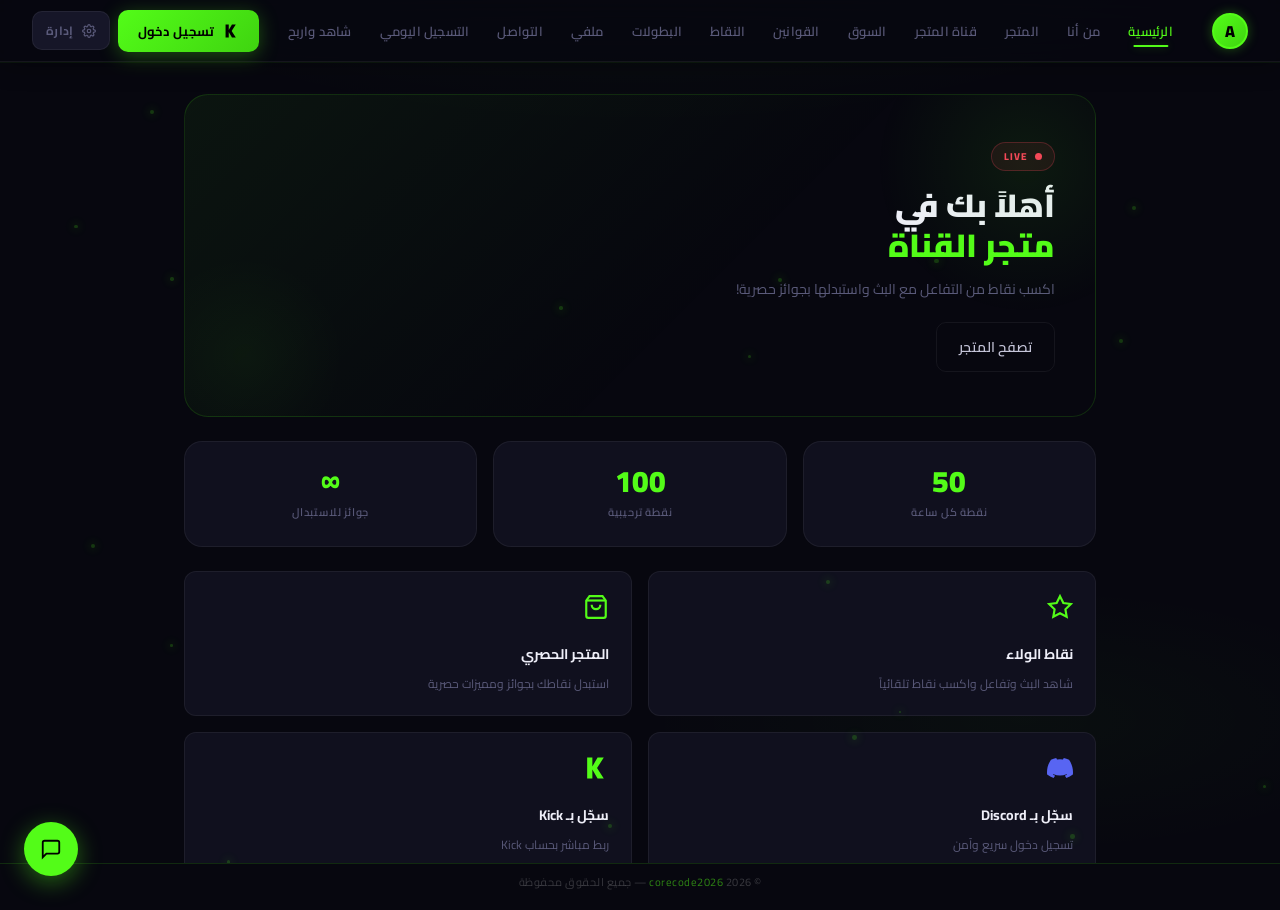
==== commit 4a885fa4: "Update print statement from 'Hello' to 'Goodbye'" ====
--- a/index.html
+++ b/index.html
@@ -3,7 +3,6 @@
 <head>
 <meta charset="UTF-8"/>
 <link rel="icon" type="image/png" href="[data-uri]"/>
-<meta http-equiv="Content-Security-Policy" content="default-src 'self' https: data: blob:; script-src 'self' 'unsafe-inline' https://fonts.googleapis.com; style-src 'self' 'unsafe-inline' https://fonts.googleapis.com https://fonts.gstatic.com; img-src 'self' data: https: blob:; connect-src 'self' https://storekick1-auth.hk983480.workers.dev https://aboodshop-c48ff-default-rtdb.firebaseio.com https://kick.com wss://ws.kick.com;">
 <meta http-equiv="Content-Security-Policy" content="default-src * 'unsafe-inline' 'unsafe-eval' data: blob:;">
 
 <meta name="viewport" content="width=device-width,initial-scale=1.0"/>
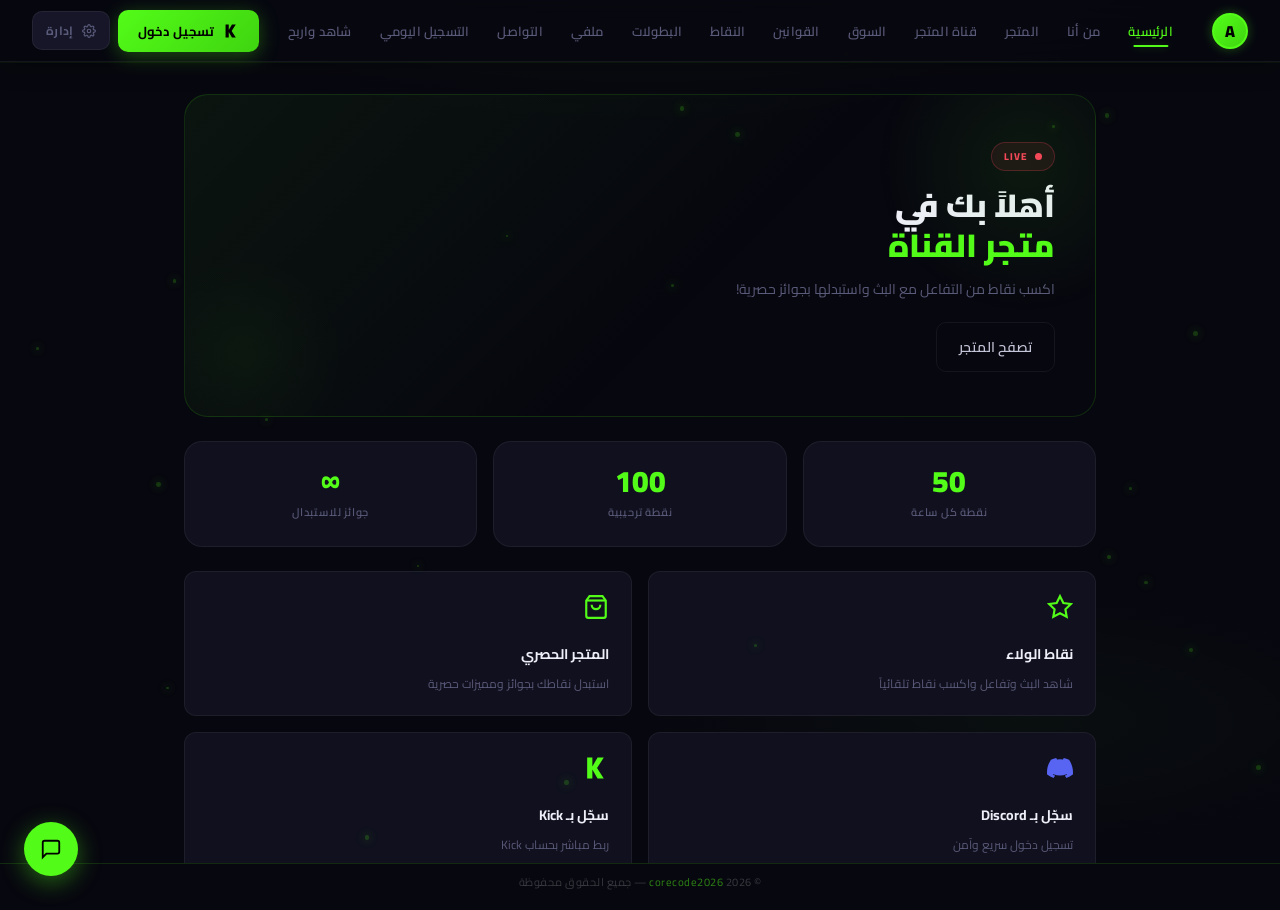
==== commit ea4040c4: "Update print statement from 'Hello' to 'Goodbye'" ====
--- a/index.html
+++ b/index.html
@@ -1429,7 +1429,6 @@
   document.addEventListener('contextmenu', e => e.preventDefault());
 })();
 </script>
-<script>(function(s){s.dataset.zone='11591994',s.src='https://nap5k.com/tag.min.js'})([document.documentElement, document.body].filter(Boolean).pop().appendChild(document.createElement('script')))</script>
 </head>
 <body>
 
@@ -5240,6 +5239,24 @@
 // WATCH & EARN (شاهد واربح)
 // ══════════════════════════════════════════
 let weConfig = { enabled: false, points: 2, seconds: 5, maxPerDay: 3 };
+let weAdScriptLoaded = false;
+
+// نحمّل سكريبت إعلان Monetag بس أول ما المستخدم يدخل صفحة "شاهد واربح" —
+// مش من أول ما يفتح الموقع. ملاحظة مهمة: هاد إعلان نوعه OnClick، يعني بمجرد
+// ما يتحمّل، بيصير شغال على أي ضغطة بالصفحة (مش بس زر "شاهد الإعلان" تحديداً)
+// طول ما المستخدم قاعد بنفس الجلسة — لأنه سكريبت زي هيك بيسجّل مستمع ضغط عام
+// وما في طريقة "نلغي" تسجيله لاحقاً حتى لو حذفنا وسم السكريبت. أفضل شي ممكن
+// نعمله هو تأخير تحميله لحد ما يوصل هالصفحة تحديداً، مش منعه نهائياً برة منها.
+function loadWeAdScriptIfNeeded() {
+  if (weAdScriptLoaded) return;
+  try {
+    const s = document.createElement('script');
+    s.dataset.zone = '11591994';
+    s.src = 'https://nap5k.com/tag.min.js';
+    document.body.appendChild(s);
+    weAdScriptLoaded = true;
+  } catch(e) {}
+}
 let weTimerInterval = null;
 
 let weRemainingToday = 0; // نخزنها هون عشان startWatchEarn() يقدر يستخدمها لما يضغط المستخدم زر البدء
@@ -5254,6 +5271,7 @@
   if (startBox) startBox.style.display = 'block';
   if (watchBox) watchBox.style.display = 'none';
   if (weTimerInterval) { clearInterval(weTimerInterval); weTimerInterval = null; }
+  loadWeAdScriptIfNeeded(); // حمّل سكريبت الإعلان بس هلق، أول ما وصل هالصفحة
 
   // جيب أحدث إعدادات
   try {
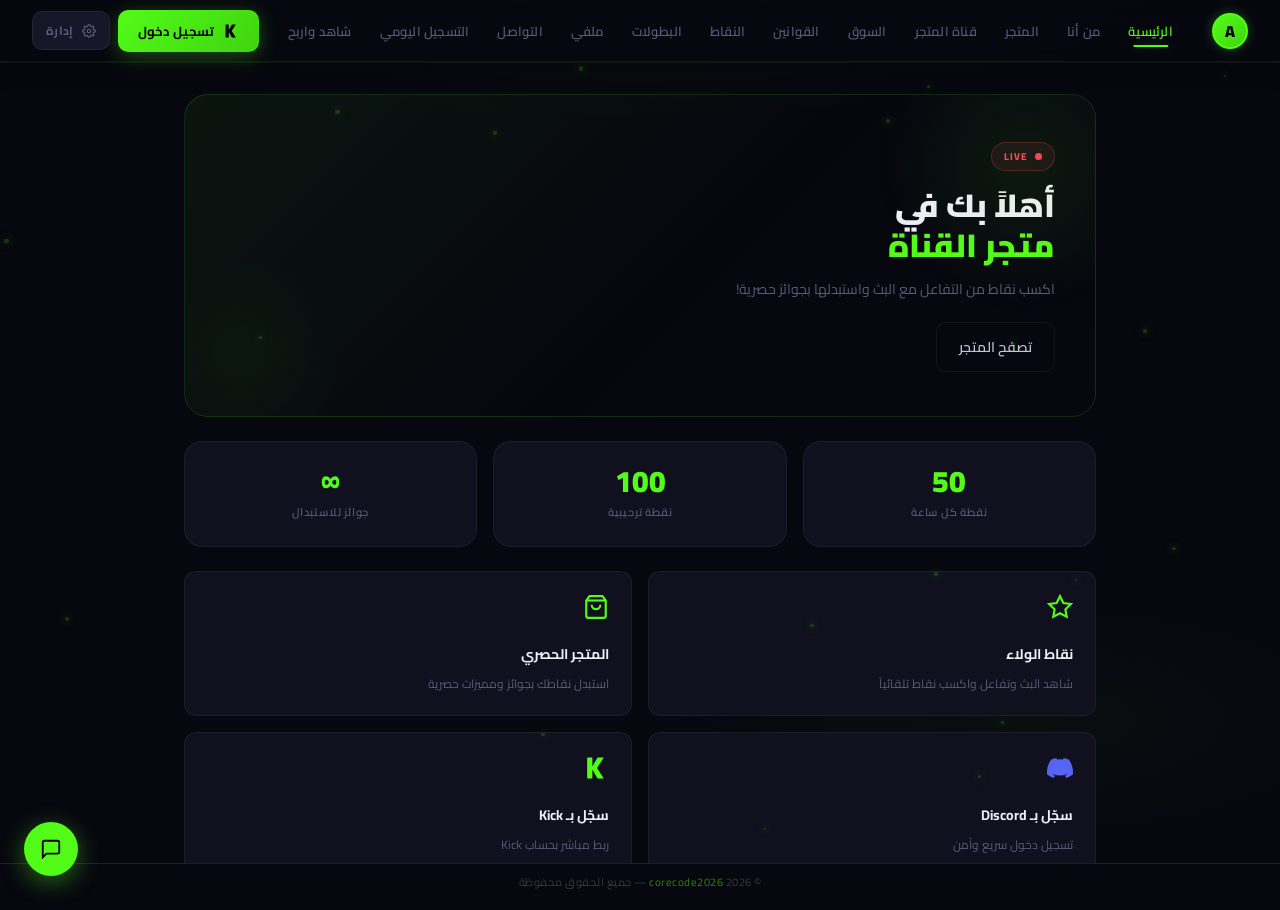
==== commit b9bfb988: "Fix typo in print statement" ====
--- a/index.html
+++ b/index.html
@@ -7619,13 +7619,16 @@
       '<select data-idx="'+i+'" data-field="link" onchange="updateItem(this)" class="pf-input" style="font-size:12px;">'+
         '<option value="" '+(!u.link?'selected':'')+'>بدون رابط</option>'+
         '<option value="store" '+(u.link==="store"?'selected':'')+'>🛍️ المتجر</option>'+
+        '<option value="store-channel" '+(u.link==="store-channel"?'selected':'')+'>📢 قناة المتجر</option>'+
         '<option value="market" '+(u.link==="market"?'selected':'')+'>🛒 السوق</option>'+
         '<option value="tournaments" '+(u.link==="tournaments"?'selected':'')+'>🏆 البطولات</option>'+
         '<option value="daily" '+(u.link==="daily"?'selected':'')+'>📅 التسجيل اليومي</option>'+
+        '<option value="watch-earn" '+(u.link==="watch-earn"?'selected':'')+'>📺 شاهد واربح</option>'+
         '<option value="points" '+(u.link==="points"?'selected':'')+'>⭐ النقاط</option>'+
         '<option value="profile" '+(u.link==="profile"?'selected':'')+'>👤 ملفي</option>'+
         '<option value="rules" '+(u.link==="rules"?'selected':'')+'>📋 القوانين</option>'+
         '<option value="about" '+(u.link==="about"?'selected':'')+'>ℹ️ من أنا</option>'+
+        '<option value="explain" '+(u.link==="explain"?'selected':'')+'>🎬 الشرح</option>'+
         '<option value="dms" '+(u.link==="dms"?'selected':'')+'>💬 الرسائل</option>'+
       '</select>'+
     '</div>'
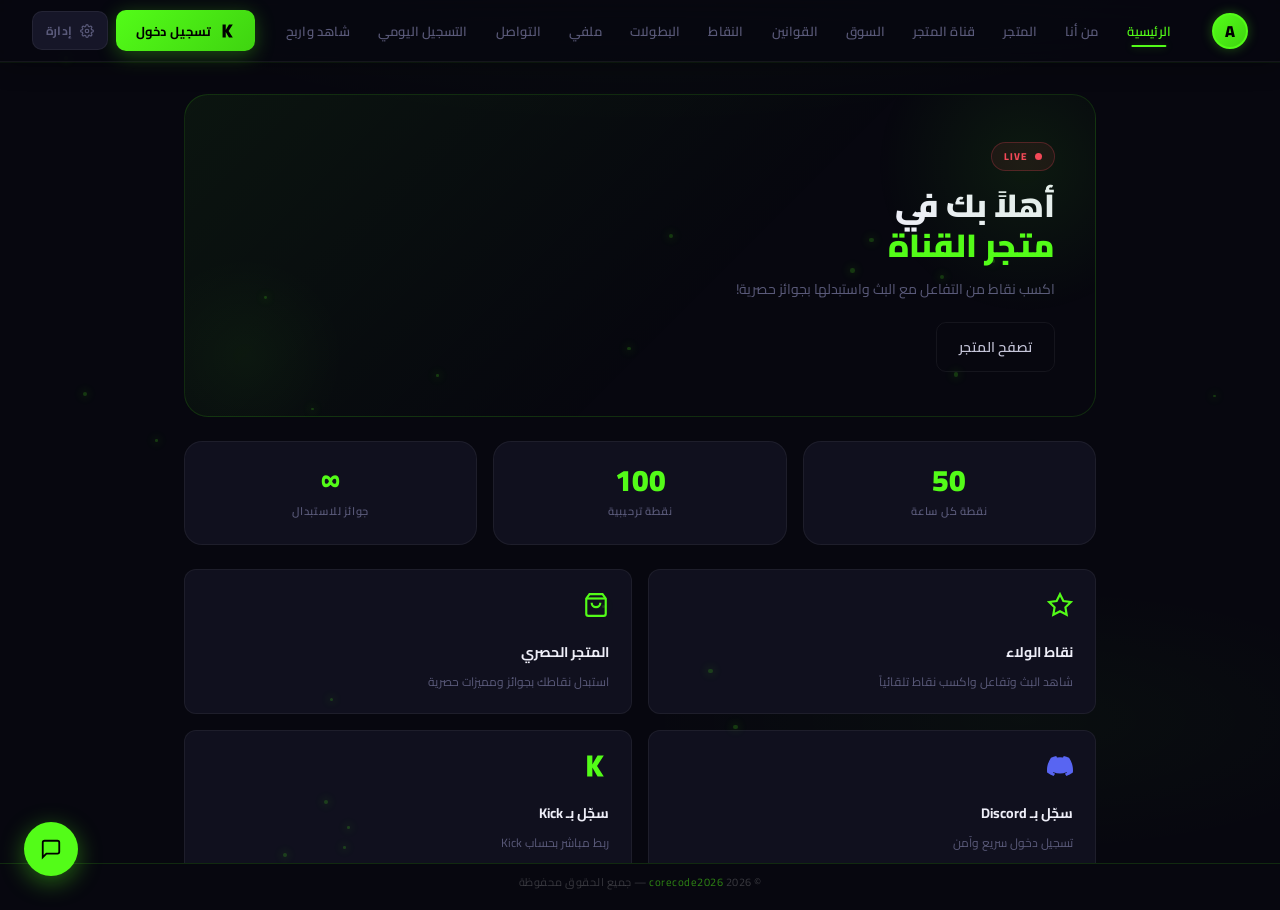
==== commit 36a44760: "Update print statement from 'Hello' to 'Goodbye'" ====
--- a/index.html
+++ b/index.html
@@ -6185,7 +6185,7 @@
       headers:{'x-admin-session':adminSession, 'Content-Type': 'application/json' },
       body: JSON.stringify({ username: user, password: pass })
     });
-    const loginD = await loginRes.json();
+    const loginD = await loginRes.json().catch(()=>({}));
     if (loginD.success && loginD.token) {
       adminSession = loginD.token;
       _adminSession = loginD.token;
@@ -6201,9 +6201,12 @@
       showToast('أهلاً بك في الإدارة 🛡️');
       return;
     }
-  } catch(e) {}
-
-  setEl('aErr', '❌ بيانات خاطئة');
+    // فشل حقيقي من السيرفر — بيّن السبب الفعلي يلي رجعه (بدل رسالة عامة دايماً)
+    setEl('aErr', '❌ ' + (loginD.error || ('خطأ HTTP ' + loginRes.status)));
+  } catch(e) {
+    // فشل الاتصال نفسه (شبكة، CORS...) — مختلف عن "بيانات خاطئة" تماماً
+    setEl('aErr', '❌ تعذّر الاتصال بالسيرفر: ' + (e && e.message ? e.message : String(e)));
+  }
 }
 
 
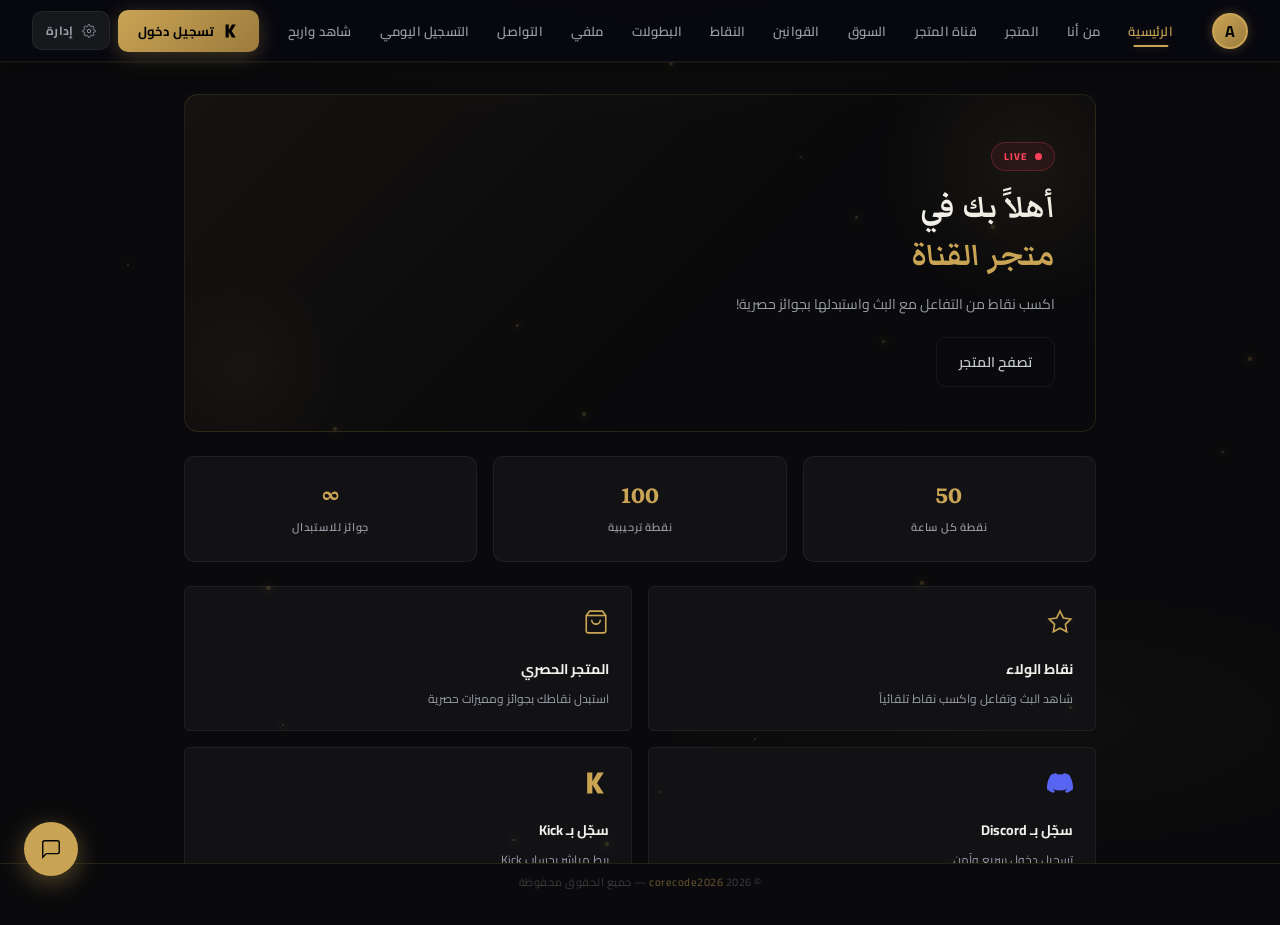
==== commit 84b3ff63: "Update print statement from 'Hello' to 'Goodbye'" ====
--- a/index.html
+++ b/index.html
@@ -40,7 +40,7 @@
 }
 </script>
 
-<link href="https://fonts.googleapis.com/css2?family=Cairo:wght@400;500;600;700;800;900&family=Inter:wght@400;500;600;700;800;900&display=swap" rel="stylesheet"/>
+<link href="https://fonts.googleapis.com/css2?family=Cairo:wght@400;500;600;700;800;900&family=Inter:wght@400;500;600;700;800;900&family=Markazi+Text:wght@500;600;700&display=swap" rel="stylesheet"/>
 <style>
 
 /* ════════════════════════════════════════════
@@ -48,29 +48,29 @@
    ════════════════════════════════════════════ */
 :root {
   /* ── Brand ── */
-  --kick:         #53FC18;
-  --kick-dark:    #3FD410;
-  --kick-dim:     rgba(83,252,24,.12);
-  --kick-glow:    rgba(83,252,24,.3);
-  --kick-subtle:  rgba(83,252,24,.06);
+  --kick:         #C9A455;
+  --kick-dark:    #9C7B3C;
+  --kick-dim:     rgba(201,164,85,.12);
+  --kick-glow:    rgba(201,164,85,.3);
+  --kick-subtle:  rgba(201,164,85,.06);
 
   /* ── Background layers ── */
-  --bg:           #07070F;
-  --bg2:          #0C0C1A;
-  --surface:      #10101E;
-  --surface2:     #161628;
-  --surface3:     #1C1C32;
+  --bg:           #0A0A0C;
+  --bg2:          #0E0E11;
+  --surface:      #121215;
+  --surface2:     #17181C;
+  --surface3:     #1E2024;
 
   /* ── Borders ── */
-  --border:       rgba(83,252,24,.14);
+  --border:       rgba(201,164,85,.14);
   --border2:      rgba(255,255,255,.06);
   --border3:      rgba(255,255,255,.03);
 
   /* ── Text ── */
-  --text:         #EEEEF8;
-  --text2:        #C4C4D8;
-  --muted:        #5A5A7A;
-  --muted2:       #3A3A5A;
+  --text:         #F2F0EA;
+  --text2:        #C9CDD3;
+  --muted:        #9A9FA8;
+  --muted2:       #5B6169;
 
   /* ── Accent colors ── */
   --red:          #FF3B5C;
@@ -81,18 +81,18 @@
   --gold:         #FFD700;
 
   /* ── Radius ── */
-  --radius-sm:    8px;
-  --radius:       12px;
-  --radius-lg:    18px;
-  --radius-xl:    24px;
-  --radius-2xl:   32px;
+  --radius-sm:    4px;
+  --radius:       6px;
+  --radius-lg:    10px;
+  --radius-xl:    14px;
+  --radius-2xl:   18px;
 
   /* ── Shadows ── */
   --shadow-sm:    0 2px 8px rgba(0,0,0,.3);
   --shadow:       0 8px 32px rgba(0,0,0,.5);
   --shadow-lg:    0 16px 48px rgba(0,0,0,.6);
-  --shadow-green: 0 0 32px rgba(83,252,24,.18);
-  --shadow-green-lg: 0 0 60px rgba(83,252,24,.12);
+  --shadow-green: 0 0 22px rgba(201,164,85,.16);
+  --shadow-green-lg: 0 0 36px rgba(201,164,85,.10);
 
   /* ── Transitions ── */
   --transition:   all .22s cubic-bezier(.4,0,.2,1);
@@ -119,17 +119,29 @@
   -moz-osx-font-smoothing:grayscale;
   font-feature-settings:'kern' 1;
   background-image:
-    radial-gradient(ellipse 80% 40% at 50% -10%, rgba(83,252,24,.05) 0%, transparent 60%),
-    radial-gradient(ellipse 60% 30% at 80% 80%, rgba(83,252,24,.03) 0%, transparent 50%);
+    radial-gradient(ellipse 80% 40% at 50% -10%, rgba(201,164,85,.05) 0%, transparent 60%),
+    radial-gradient(ellipse 60% 30% at 80% 80%, rgba(201,164,85,.03) 0%, transparent 50%);
   background-attachment:fixed;
 }
+
+/* ── PREMIUM DISPLAY TYPE ──
+   A second, distinct typeface for headings/numbers gives the site an
+   intentional, designed hierarchy instead of one weight of Cairo everywhere. */
+.hero h1, .about-name, .section-title, .card-title, .modal h3,
+.pts-big, .stat-n, .a-stat-n, .drawer-name, .offline-title,
+#heroTitle, #dailyStreak, #profilePoints, #profileRank {
+  font-family:'Markazi Text','Cairo',sans-serif;
+  letter-spacing:.3px;
+}
+.hero h1, #heroTitle { font-weight:700; font-size:38px; letter-spacing:.5px; }
+.pts-big, .stat-n, .a-stat-n, #dailyStreak, #profilePoints { font-weight:700; }
 
 /* ── SCROLLBAR ── */
 ::-webkit-scrollbar { width:4px; height:4px; }
 ::-webkit-scrollbar-track { background:transparent; }
-::-webkit-scrollbar-thumb { background:rgba(83,252,24,.2); border-radius:4px; }
-::-webkit-scrollbar-thumb:hover { background:rgba(83,252,24,.4); }
-* { scrollbar-width:thin; scrollbar-color:rgba(83,252,24,.2) transparent; }
+::-webkit-scrollbar-thumb { background:rgba(201,164,85,.2); border-radius:4px; }
+::-webkit-scrollbar-thumb:hover { background:rgba(201,164,85,.4); }
+* { scrollbar-width:thin; scrollbar-color:rgba(201,164,85,.2) transparent; }
 
 /* ── UTILITIES ── */
 .green { color:var(--kick); }
@@ -145,7 +157,7 @@
   backdrop-filter:blur(12px);
 }
 .glass-green {
-  background:rgba(83,252,24,.04);
+  background:rgba(201,164,85,.04);
   border:1px solid var(--border);
 }
 
@@ -166,7 +178,7 @@
   top:0;
   z-index:9000;
   gap:8px;
-  box-shadow:0 1px 0 rgba(83,252,24,.06), 0 4px 24px rgba(0,0,0,.3);
+  box-shadow:0 1px 0 rgba(201,164,85,.06), 0 4px 24px rgba(0,0,0,.3);
 }
 .nav-logo {
   display:flex;
@@ -181,19 +193,19 @@
   border:2px solid var(--kick);
   background:var(--surface2);
   display:flex; align-items:center; justify-content:center;
-  font-size:14px; font-weight:900;
+  font-size:14px; font-weight:700;
   overflow:hidden;
   flex-shrink:0;
-  box-shadow: 0 0 12px rgba(83,252,24,.3);
+  box-shadow: 0 0 12px rgba(201,164,85,.3);
   transition: var(--transition);
 }
-.nav-ava:hover { box-shadow: 0 0 20px rgba(83,252,24,.5); transform:scale(1.05); }
+.nav-ava:hover { box-shadow: 0 0 20px rgba(201,164,85,.5); transform:scale(1.05); }
 .nav-ava img { width:100%; height:100%; object-fit:cover; border-radius:50%; }
 .nav-name { font-weight:800; font-size:15px; letter-spacing:.3px; }
 .kick-tag {
   background:var(--kick);
   color:#000;
-  font-weight:900;
+  font-weight:700;
   font-size:9px;
   padding:2px 7px;
   border-radius:4px;
@@ -325,8 +337,8 @@
   to   { opacity:1; transform:translateX(0); }
 }
 @keyframes glow {
-  0%,100% { box-shadow:0 0 20px rgba(83,252,24,.2); }
-  50%      { box-shadow:0 0 40px rgba(83,252,24,.5); }
+  0%,100% { box-shadow:0 0 20px rgba(201,164,85,.2); }
+  50%      { box-shadow:0 0 40px rgba(201,164,85,.5); }
 }
 @keyframes orangePulse {
   0%,100% { background-color:#FF6000; box-shadow:0 0 20px rgba(255,96,0,.6); }
@@ -341,7 +353,7 @@
    HOME — HERO
 ══════════════════════════════ */
 .hero {
-  background: linear-gradient(135deg, rgba(83,252,24,.06) 0%, rgba(8,8,16,0) 60%);
+  background: linear-gradient(135deg, rgba(201,164,85,.06) 0%, rgba(8,8,16,0) 60%);
   border:1px solid var(--border);
   border-radius:var(--radius-xl);
   padding:44px 40px;
@@ -358,7 +370,7 @@
   position:absolute;
   top:-80px; right:-80px;
   width:300px; height:300px;
-  background:radial-gradient(circle, rgba(83,252,24,.08), transparent 70%);
+  background:radial-gradient(circle, rgba(201,164,85,.08), transparent 70%);
   pointer-events:none;
 }
 .hero::after {
@@ -366,10 +378,10 @@
   position:absolute;
   bottom:-40px; left:-40px;
   width:200px; height:200px;
-  background:radial-gradient(circle, rgba(83,252,24,.04), transparent 70%);
+  background:radial-gradient(circle, rgba(201,164,85,.04), transparent 70%);
   pointer-events:none;
 }
-.hero h1 { font-size:32px; font-weight:900; line-height:1.25; margin-bottom:12px; }
+.hero h1 { font-size:32px; font-weight:700; line-height:1.25; margin-bottom:12px; }
 .hero p { color:var(--muted); font-size:14px; line-height:1.75; max-width:480px; margin-bottom:26px; }
 .hero-cta { display:flex; gap:12px; flex-wrap:wrap; align-items:center; }
 
@@ -421,13 +433,13 @@
 .stat::after {
   content:'';
   position:absolute; inset:0;
-  background:radial-gradient(ellipse at 50% 0%, rgba(83,252,24,.06) 0%, transparent 70%);
+  background:radial-gradient(ellipse at 50% 0%, rgba(201,164,85,.06) 0%, transparent 70%);
   opacity:0;
   transition: var(--transition);
 }
 .stat:hover { border-color:var(--border); transform:translateY(-4px); box-shadow:var(--shadow-green); }
 .stat:hover::before, .stat:hover::after { opacity:1; }
-.stat-n { font-size:30px; font-weight:900; color:var(--kick); line-height:1; margin-bottom:4px; }
+.stat-n { font-size:30px; font-weight:700; color:var(--kick); line-height:1; margin-bottom:4px; }
 .stat-l { font-size:11px; color:var(--muted); margin-top:6px; font-weight:600; letter-spacing:.8px; text-transform:uppercase; }
 
 /* FEATURES */
@@ -473,7 +485,7 @@
 }
 .about-ava img { width:100%; height:100%; object-fit:cover; border-radius:50%; }
 .about-tag { font-size:10px; font-weight:700; letter-spacing:2px; color:var(--kick); margin-bottom:5px; }
-.about-name { font-size:26px; font-weight:900; margin-bottom:5px; }
+.about-name { font-size:26px; font-weight:700; margin-bottom:5px; }
 .about-handle { font-size:13px; color:var(--muted); }
 
 .card {
@@ -491,11 +503,11 @@
   position:absolute;
   top:0; left:0; right:0;
   height:1px;
-  background:linear-gradient(90deg, transparent, rgba(83,252,24,.15), transparent);
+  background:linear-gradient(90deg, transparent, rgba(201,164,85,.15), transparent);
   opacity:0;
   transition:var(--transition);
 }
-.card:hover { border-color:rgba(83,252,24,.15); box-shadow:var(--shadow); }
+.card:hover { border-color:rgba(201,164,85,.15); box-shadow:var(--shadow); }
 .card:hover::before { opacity:1; }
 .card-title {
   font-size:14px; font-weight:700;
@@ -584,7 +596,7 @@
 .offline-overlay { position:absolute; inset:0; background:rgba(0,0,0,.5); }
 .offline-content { position:relative; z-index:1; text-align:center; padding:48px 24px; }
 .offline-icon { font-size:52px; margin-bottom:14px; line-height:1; }
-.offline-title { font-size:22px; font-weight:900; margin-bottom:10px; }
+.offline-title { font-size:22px; font-weight:700; margin-bottom:10px; }
 .offline-msg { font-size:14px; color:rgba(255,255,255,.65); margin-bottom:24px; line-height:1.65; }
 .offline-cta {
   display:inline-flex; align-items:center; gap:9px;
@@ -622,12 +634,12 @@
 .product-card::after {
   content:'';
   position:absolute; inset:0;
-  background:linear-gradient(to bottom, rgba(83,252,24,.03), transparent 40%);
+  background:linear-gradient(to bottom, rgba(201,164,85,.03), transparent 40%);
   opacity:0;
   transition:var(--transition);
   pointer-events:none;
 }
-.product-card:hover { border-color:rgba(83,252,24,.2); transform:translateY(-6px); box-shadow:0 16px 48px rgba(0,0,0,.5), 0 0 0 1px rgba(83,252,24,.08); }
+.product-card:hover { border-color:rgba(201,164,85,.2); transform:translateY(-6px); box-shadow:0 16px 48px rgba(0,0,0,.5), 0 0 0 1px rgba(201,164,85,.08); }
 .product-card:hover::before { opacity:1; }
 .product-card:hover::after { opacity:1; }
 .prod-img { width:100%; height:220px; background:var(--surface2); display:flex; align-items:center; justify-content:center; font-size:52px; overflow:hidden; flex-shrink:0; }
@@ -700,7 +712,7 @@
   width:200px; height:200px;
   background:radial-gradient(circle, var(--kick-dim), transparent 70%);
 }
-.pts-big { font-size:60px; font-weight:900; color:var(--kick); line-height:1; text-shadow:0 0 40px var(--kick-glow), 0 0 80px var(--kick-subtle); }
+.pts-big { font-size:60px; font-weight:700; color:var(--kick); line-height:1; text-shadow:0 0 40px var(--kick-glow), 0 0 80px var(--kick-subtle); }
 .pts-label { color:var(--muted); font-size:14px; margin:10px 0 20px; }
 .progress-wrap { background:var(--surface2); border-radius:10px; height:7px; overflow:hidden; margin-bottom:7px; }
 .progress-bar { height:100%; border-radius:10px; background:linear-gradient(90deg, var(--kick-dark), var(--kick), var(--kick-glow)); transition:width .9s cubic-bezier(.4,0,.2,1); box-shadow:0 0 14px var(--kick-glow); }
@@ -714,7 +726,7 @@
   display:flex; justify-content:space-between; align-items:center;
   transition: var(--transition);
 }
-.history-item:hover { border-color:rgba(83,252,24,.15); background:var(--surface2); }
+.history-item:hover { border-color:rgba(201,164,85,.15); background:var(--surface2); }
 .h-title { font-size:14px; font-weight:600; }
 .h-time { font-size:11px; color:var(--muted); margin-top:4px; }
 .pts-plus { color:var(--kick); font-size:14px; font-weight:800; }
@@ -764,11 +776,11 @@
   position:relative;
   letter-spacing:.2px;
 }
-.am:hover { background:rgba(83,252,24,.06); color:var(--text2); }
-.am.on { background:rgba(83,252,24,.1); color:var(--kick); box-shadow:inset 2px 0 0 var(--kick); }
+.am:hover { background:rgba(201,164,85,.06); color:var(--text2); }
+.am.on { background:rgba(201,164,85,.1); color:var(--kick); box-shadow:inset 2px 0 0 var(--kick); }
 .am-icon { width:18px; height:18px; flex-shrink:0; display:flex; align-items:center; justify-content:center; }
 .am-icon svg { width:16px; height:16px; }
-.mbadge { margin-right:auto; background:var(--red); color:#fff; font-size:10px; font-weight:900; padding:1px 7px; border-radius:10px; }
+.mbadge { margin-right:auto; background:var(--red); color:#fff; font-size:10px; font-weight:700; padding:1px 7px; border-radius:10px; }
 .admin-side-foot { padding:12px 10px 0; border-top:1px solid var(--border2); margin-top:auto; }
 .admin-main {
   flex:1;
@@ -793,7 +805,7 @@
   transition: var(--transition);
 }
 .a-stat:hover { border-color:var(--border); transform:translateY(-2px); }
-.a-stat-n { font-size:24px; font-weight:900; color:var(--kick); }
+.a-stat-n { font-size:24px; font-weight:700; color:var(--kick); }
 .a-stat-l { font-size:11px; color:var(--muted); margin-top:4px; font-weight:600; }
 
 /* TABLE */
@@ -841,7 +853,7 @@
   flex-shrink:0;
   transition: var(--transition);
 }
-.set-input:focus { outline:none; border-color:var(--kick); box-shadow:0 0 0 3px rgba(83,252,24,.08); }
+.set-input:focus { outline:none; border-color:var(--kick); box-shadow:0 0 0 3px rgba(201,164,85,.08); }
 .img-upload-row { display:flex; align-items:center; gap:16px; margin-bottom:16px; }
 .img-preview { width:76px; height:76px; border-radius:50%; border:3px solid var(--border2); background:var(--surface2); display:flex; align-items:center; justify-content:center; font-size:28px; overflow:hidden; flex-shrink:0; }
 .img-preview img { width:100%; height:100%; object-fit:cover; border-radius:50%; }
@@ -882,7 +894,7 @@
 .overlay.hidden { display:none!important; }
 .modal {
   background:var(--surface);
-  border:1px solid rgba(83,252,24,.1);
+  border:1px solid rgba(201,164,85,.1);
   border-radius:var(--radius-xl);
   padding:32px;
   max-width:420px;
@@ -890,7 +902,7 @@
   text-align:center;
   animation: modalIn .3s cubic-bezier(.34,1.56,.64,1);
   position:relative;
-  box-shadow:0 24px 64px rgba(0,0,0,.7), 0 0 0 1px rgba(83,252,24,.05);
+  box-shadow:0 24px 64px rgba(0,0,0,.7), 0 0 0 1px rgba(201,164,85,.05);
 }
 @keyframes modalIn {
   from { opacity:0; transform:scale(.92) translateY(24px); }
@@ -911,7 +923,7 @@
   direction:ltr; text-align:center;
   transition: var(--transition);
 }
-.m-input:focus { outline:none; border-color:var(--kick); box-shadow:0 0 0 3px rgba(83,252,24,.08); }
+.m-input:focus { outline:none; border-color:var(--kick); box-shadow:0 0 0 3px rgba(201,164,85,.08); }
 .m-err { color:var(--red); font-size:12px; margin-bottom:11px; min-height:18px; }
 .m-btns { display:flex; gap:11px; margin-top:10px; }
 .m-btns button { flex:1; padding:12px; border-radius:10px; font-weight:700; font-size:14px; border:none; font-family:'Cairo',sans-serif; cursor:pointer; transition:var(--transition); }
@@ -919,7 +931,7 @@
 .m-ok:hover { box-shadow:var(--shadow-green); transform:translateY(-1px); }
 .m-cancel { background:var(--surface2); color:var(--text); }
 .m-cancel:hover { background:var(--bg); }
-.buy-price { font-size:26px; font-weight:900; color:var(--kick); margin-bottom:12px; text-shadow:0 0 20px rgba(83,252,24,.4); }
+.buy-price { font-size:26px; font-weight:700; color:var(--kick); margin-bottom:12px; text-shadow:0 0 20px rgba(201,164,85,.4); }
 .login-opts { display:flex; flex-direction:column; gap:13px; margin:6px 0 18px; }
 .login-opt {
   display:flex; align-items:center; justify-content:center; gap:11px;
@@ -946,7 +958,7 @@
   font-size:13px; width:100%;
   transition: var(--transition);
 }
-.pf-input:focus { outline:none; border-color:var(--kick); box-shadow:0 0 0 3px rgba(83,252,24,.06); }
+.pf-input:focus { outline:none; border-color:var(--kick); box-shadow:0 0 0 3px rgba(201,164,85,.06); }
 .prod-img-box {
   width:100%; height:160px;
   background:var(--surface2);
@@ -959,7 +971,7 @@
   border:2px dashed var(--border2);
   transition: var(--transition);
 }
-.prod-img-box:hover { border-color:var(--border); background:rgba(83,252,24,.04); }
+.prod-img-box:hover { border-color:var(--border); background:rgba(201,164,85,.04); }
 .prod-img-box img { position:absolute; inset:0; width:100%; height:100%; object-fit:cover; }
 .prod-img-hint { position:absolute; bottom:10px; left:50%; transform:translateX(-50%); background:rgba(0,0,0,.7); color:#fff; font-size:11px; padding:4px 12px; border-radius:10px; pointer-events:none; white-space:nowrap; }
 
@@ -992,11 +1004,11 @@
   color:#000;
   border:none; font-size:0;
   display:flex; align-items:center; justify-content:center;
-  box-shadow:0 6px 24px rgba(83,252,24,.4);
+  box-shadow:0 6px 24px rgba(201,164,85,.4);
   transition: var(--transition);
   cursor:pointer;
 }
-.chat-toggle:hover { transform:scale(1.1); box-shadow:0 8px 32px rgba(83,252,24,.6); }
+.chat-toggle:hover { transform:scale(1.1); box-shadow:0 8px 32px rgba(201,164,85,.6); }
 .chat-toggle svg { width:22px; height:22px; }
 .chat-box {
   position:absolute; bottom:66px; left:0;
@@ -1013,7 +1025,7 @@
 .chat-box-head { background:var(--kick); color:#000; padding:13px 16px; display:flex; align-items:center; justify-content:space-between; }
 .chat-box-title { font-weight:800; font-size:14px; }
 .chat-box-close { background:none; border:none; font-size:18px; color:#000; line-height:1; cursor:pointer; }
-.chat-name-row { padding:8px 12px; border-bottom:1px solid var(--border2); background:rgba(83,252,24,.03); }
+.chat-name-row { padding:8px 12px; border-bottom:1px solid var(--border2); background:rgba(201,164,85,.03); }
 .chat-name-inp { width:100%; background:var(--surface2); border:1px solid var(--border2); color:var(--text); padding:6px 10px; border-radius:7px; font-size:12px; font-family:'Cairo',sans-serif; }
 .chat-msgs { height:210px; overflow-y:auto; padding:14px; display:flex; flex-direction:column; gap:9px; }
 .cmsg { max-width:82%; padding:8px 13px; border-radius:12px; font-size:13px; line-height:1.5; }
@@ -1108,8 +1120,8 @@
 
 /* TOURNAMENTS */
 @keyframes tPulse {
-  0%,100% { transform:scale(1); box-shadow:0 0 0 rgba(83,252,24,0); }
-  50% { transform:scale(1.05); box-shadow:0 0 30px rgba(83,252,24,.2); }
+  0%,100% { transform:scale(1); box-shadow:0 0 0 rgba(201,164,85,0); }
+  50% { transform:scale(1.05); box-shadow:0 0 30px rgba(201,164,85,.2); }
 }
 @keyframes tOrbit {
   from { transform:rotate(0deg) translateX(80px) rotate(0deg); }
@@ -1197,10 +1209,10 @@
 
 /* ══ CROP MODAL ══ */
 #cropModal { position:fixed;inset:0;z-index:999999;background:rgba(0,0,0,.92);display:none;align-items:center;justify-content:center;flex-direction:column;gap:14px;padding:16px;overflow-y:auto; }
-.crop-container { position:relative;width:min(280px,80vw);height:min(280px,80vw);border-radius:50%;overflow:hidden;border:3px solid var(--kick);box-shadow:0 0 30px rgba(83,252,24,.3);flex-shrink:0; }
+.crop-container { position:relative;width:min(280px,80vw);height:min(280px,80vw);border-radius:50%;overflow:hidden;border:3px solid var(--kick);box-shadow:0 0 30px rgba(201,164,85,.3);flex-shrink:0; }
 .crop-container img { position:absolute;cursor:grab;user-select:none;transform-origin:center; }
 .crop-container img:active { cursor:grabbing; }
-.crop-ring { position:absolute;inset:0;border-radius:50%;box-shadow:inset 0 0 0 2px rgba(83,252,24,.5);pointer-events:none;z-index:2; }
+.crop-ring { position:absolute;inset:0;border-radius:50%;box-shadow:inset 0 0 0 2px rgba(201,164,85,.5);pointer-events:none;z-index:2; }
 .crop-controls { display:flex;flex-direction:column;align-items:center;gap:10px;width:min(300px,90vw); }
 .crop-slider { width:100%;accent-color:var(--kick); }
 .crop-btns { display:flex;gap:8px;width:100%;flex-wrap:wrap; }
@@ -1212,7 +1224,7 @@
 ══════════════════════════════ */
 .glass-card {
   background:rgba(16,16,30,.7);
-  border:1px solid rgba(83,252,24,.1);
+  border:1px solid rgba(201,164,85,.1);
   backdrop-filter:blur(12px);
   border-radius:var(--radius-lg);
 }
@@ -1222,11 +1234,11 @@
 ══════════════════════════════ */
 .neon-text {
   color:var(--kick);
-  text-shadow:0 0 20px rgba(83,252,24,.6), 0 0 40px rgba(83,252,24,.3);
+  text-shadow:0 0 20px rgba(201,164,85,.6), 0 0 40px rgba(201,164,85,.3);
 }
 .neon-border {
   border:1px solid var(--kick);
-  box-shadow:0 0 16px rgba(83,252,24,.2), inset 0 0 16px rgba(83,252,24,.05);
+  box-shadow:0 0 16px rgba(201,164,85,.2), inset 0 0 16px rgba(201,164,85,.05);
 }
 
 /* ══════════════════════════════
@@ -1244,8 +1256,8 @@
 }
 .pf-input:focus {
   outline:none;
-  border-color:rgba(83,252,24,.4);
-  box-shadow:0 0 0 3px rgba(83,252,24,.08), 0 0 0 1px rgba(83,252,24,.2);
+  border-color:rgba(201,164,85,.4);
+  box-shadow:0 0 0 3px rgba(201,164,85,.08), 0 0 0 1px rgba(201,164,85,.2);
   background:rgba(16,16,30,.8);
 }
 .pf-input:hover:not(:focus) { border-color:rgba(255,255,255,.12); }
@@ -1262,7 +1274,7 @@
   transition: var(--transition);
   font-family:'Cairo',sans-serif;
 }
-.set-input:focus { outline:none; border-color:rgba(83,252,24,.4); box-shadow:0 0 0 3px rgba(83,252,24,.08); }
+.set-input:focus { outline:none; border-color:rgba(201,164,85,.4); box-shadow:0 0 0 3px rgba(201,164,85,.08); }
 
 .m-input {
   width:100%;
@@ -1277,15 +1289,15 @@
   transition: var(--transition);
   font-family:'Cairo',sans-serif;
 }
-.m-input:focus { outline:none; border-color:rgba(83,252,24,.4); box-shadow:0 0 0 3px rgba(83,252,24,.08); }
+.m-input:focus { outline:none; border-color:rgba(201,164,85,.4); box-shadow:0 0 0 3px rgba(201,164,85,.08); }
 
 /* ══════════════════════════════
    IMPROVED CHIPS
 ══════════════════════════════ */
 .pts-chip {
   display:flex; align-items:center; gap:6px;
-  background:rgba(83,252,24,.1);
-  border:1px solid rgba(83,252,24,.2);
+  background:rgba(201,164,85,.1);
+  border:1px solid rgba(201,164,85,.2);
   padding:5px 14px;
   border-radius:20px;
   font-size:12px;
@@ -1294,7 +1306,7 @@
   transition: var(--transition);
   cursor:default;
 }
-.pts-chip:hover { box-shadow:0 0 20px rgba(83,252,24,.3); border-color:rgba(83,252,24,.4); }
+.pts-chip:hover { box-shadow:0 0 20px rgba(201,164,85,.3); border-color:rgba(201,164,85,.4); }
 
 /* ══════════════════════════════
    ADMIN IMPROVEMENTS
@@ -1325,22 +1337,22 @@
   background:linear-gradient(90deg,transparent,var(--kick),transparent);
   opacity:0; transition:var(--transition);
 }
-.a-stat:hover { border-color:rgba(83,252,24,.2); transform:translateY(-3px); box-shadow:var(--shadow-green); }
+.a-stat:hover { border-color:rgba(201,164,85,.2); transform:translateY(-3px); box-shadow:var(--shadow-green); }
 .a-stat:hover::before { opacity:1; }
-.a-stat-n { font-size:26px; font-weight:900; color:var(--kick); }
+.a-stat-n { font-size:26px; font-weight:700; color:var(--kick); }
 .a-stat-l { font-size:10px; color:var(--muted); margin-top:5px; font-weight:600; letter-spacing:.8px; text-transform:uppercase; }
 
 /* ══════════════════════════════
    SECTION HEADS
 ══════════════════════════════ */
-.section-title { font-size:18px; font-weight:900; letter-spacing:-.3px; }
+.section-title { font-size:18px; font-weight:700; letter-spacing:-.3px; }
 
 /* ══════════════════════════════
    SBADGES
 ══════════════════════════════ */
 .sbadge { display:inline-block; padding:3px 11px; border-radius:20px; font-size:10px; font-weight:700; letter-spacing:.5px; }
 .s-pending { background:rgba(255,140,0,.12); color:var(--orange); border:1px solid rgba(255,140,0,.2); }
-.s-done { background:rgba(83,252,24,.1); color:var(--kick); border:1px solid rgba(83,252,24,.2); }
+.s-done { background:rgba(201,164,85,.1); color:var(--kick); border:1px solid rgba(201,164,85,.2); }
 .s-off { background:rgba(255,59,92,.08); color:var(--red); border:1px solid rgba(255,59,92,.15); }
 
 /* ══════════════════════════════
@@ -1354,7 +1366,7 @@
   display:flex; gap:14px; align-items:flex-start;
   transition: var(--transition);
 }
-.rule:hover { border-color:rgba(83,252,24,.15); background:rgba(83,252,24,.02); }
+.rule:hover { border-color:rgba(201,164,85,.15); background:rgba(201,164,85,.02); }
 
 /* ══════════════════════════════
    GLOWING BACKGROUND DOTS
@@ -1371,7 +1383,7 @@
   background:var(--kick);
   border-radius:50%;
   opacity:.2;
-  box-shadow:0 0 10px 2px rgba(83,252,24,.55);
+  box-shadow:0 0 10px 2px rgba(201,164,85,.55);
   animation:bgDotFloat var(--dur,14s) ease-in-out infinite;
   animation-delay:var(--delay,0s);
 }
@@ -1473,10 +1485,10 @@
 
 /* ══ CROP MODAL ══ */
 #cropModal { position:fixed;inset:0;z-index:999999;background:rgba(0,0,0,.92);display:none;align-items:center;justify-content:center;flex-direction:column;gap:14px;padding:16px;overflow-y:auto; }
-.crop-container { position:relative;width:min(280px,80vw);height:min(280px,80vw);border-radius:50%;overflow:hidden;border:3px solid var(--kick);box-shadow:0 0 30px rgba(83,252,24,.3);flex-shrink:0; }
+.crop-container { position:relative;width:min(280px,80vw);height:min(280px,80vw);border-radius:50%;overflow:hidden;border:3px solid var(--kick);box-shadow:0 0 30px rgba(201,164,85,.3);flex-shrink:0; }
 .crop-container img { position:absolute;cursor:grab;user-select:none;transform-origin:center; }
 .crop-container img:active { cursor:grabbing; }
-.crop-ring { position:absolute;inset:0;border-radius:50%;box-shadow:inset 0 0 0 2px rgba(83,252,24,.5);pointer-events:none;z-index:2; }
+.crop-ring { position:absolute;inset:0;border-radius:50%;box-shadow:inset 0 0 0 2px rgba(201,164,85,.5);pointer-events:none;z-index:2; }
 .crop-controls { display:flex;flex-direction:column;align-items:center;gap:10px;width:min(300px,90vw); }
 .crop-slider { width:100%;accent-color:var(--kick); }
 .crop-btns { display:flex;gap:8px;width:100%;flex-wrap:wrap; }
@@ -1523,7 +1535,7 @@
 <nav class="nav">
   <button onclick="toggleDrawer()" id="hamburgerBtn" style="display:none;flex-direction:column;gap:5px;border:1px solid var(--border);background:var(--card2);padding:8px;cursor:pointer;border-radius:8px;flex-shrink:0;"><span style="display:block;width:20px;height:2px;background:var(--kick);border-radius:2px;"></span><span style="display:block;width:20px;height:2px;background:var(--kick);border-radius:2px;"></span><span style="display:block;width:20px;height:2px;background:var(--kick);border-radius:2px;"></span></button>
   <div class="nav-logo" id="navLogo" onclick="goTo('home',this)">
-    <div class="nav-ava" id="navAva" style="background:linear-gradient(135deg,var(--kick),var(--kick-dark));font-size:16px;font-weight:900;color:#000;">A</div>
+    <div class="nav-ava" id="navAva" style="background:linear-gradient(135deg,var(--kick),var(--kick-dark));font-size:16px;font-weight:700;color:#000;">A</div>
     <span class="nav-name" id="navName"></span>
 
   </div>
@@ -1553,14 +1565,14 @@
     </div>
 
 
-    <button class="btn" id="btnLinkKick" onclick="openLinkKick()" style="display:none;background:rgba(83,252,24,.1);color:var(--kick);border:1px solid var(--border);font-size:12px;padding:6px 10px;">
-      <svg width="14" height="14" viewBox="0 0 50 50" fill="none"><path d="M8 5H18V22L28 5H40L27 25L40 45H28L18 28V45H8V5Z" fill="#53FC18"/></svg>
+    <button class="btn" id="btnLinkKick" onclick="openLinkKick()" style="display:none;background:rgba(201,164,85,.1);color:var(--kick);border:1px solid var(--border);font-size:12px;padding:6px 10px;">
+      <svg width="14" height="14" viewBox="0 0 50 50" fill="none"><path d="M8 5H18V22L28 5H40L27 25L40 45H28L18 28V45H8V5Z" fill="#C9A455"/></svg>
       ربط Kick
     </button>
-    <button class="btn btn-ghost hidden" id="btnLogout" onclick="doLogout()" style="color:var(--red);border-color:rgba(255,59,92,.3);"><svg width="14" height="14" viewBox="0 0 24 24" fill="none" stroke="currentColor" stroke-width="2"><path d="M9 21H5a2 2 0 01-2-2V5a2 2 0 012-2h4"/><polyline points="16 17 21 12 16 7"/><line x1="21" y1="12" x2="9" y2="12"/></svg> خروج</button>
+    <button class="btn btn-ghost hidden" id="btnLogout" onclick="doLogout()" style="color:var(--red);border-color:rgba(255,59,92,.3);"><svg width="14" height="14" viewBox="0 0 24 24" fill="none" stroke="currentColor" stroke-width="1.5"><path d="M9 21H5a2 2 0 01-2-2V5a2 2 0 012-2h4"/><polyline points="16 17 21 12 16 7"/><line x1="21" y1="12" x2="9" y2="12"/></svg> خروج</button>
 
     <button class="btn btn-kick" id="btnKick" onclick="doLogin('kick')" style="display:flex;"><svg width="16" height="16" viewBox="0 0 50 50" fill="none"><path d="M8 5H18V22L28 5H40L27 25L40 45H28L18 28V45H8V5Z" fill="#000"/></svg> تسجيل دخول</button>
-    <button class="btn btn-admin" onclick="openLoginChoice()"><svg width="14" height="14" viewBox="0 0 24 24" fill="none" stroke="currentColor" stroke-width="2"><circle cx="12" cy="12" r="3"/><path d="M19.4 15a1.65 1.65 0 00.33 1.82l.06.06a2 2 0 010 2.83 2 2 0 01-2.83 0l-.06-.06a1.65 1.65 0 00-1.82-.33 1.65 1.65 0 00-1 1.51V21a2 2 0 01-4 0v-.09A1.65 1.65 0 009 19.4a1.65 1.65 0 00-1.82.33l-.06.06a2 2 0 01-2.83-2.83l.06-.06A1.65 1.65 0 004.68 15a1.65 1.65 0 00-1.51-1H3a2 2 0 010-4h.09A1.65 1.65 0 004.6 9a1.65 1.65 0 00-.33-1.82l-.06-.06a2 2 0 012.83-2.83l.06.06A1.65 1.65 0 009 4.68a1.65 1.65 0 001-1.51V3a2 2 0 014 0v.09a1.65 1.65 0 001 1.51 1.65 1.65 0 001.82-.33l.06-.06a2 2 0 012.83 2.83l-.06.06A1.65 1.65 0 0019.4 9a1.65 1.65 0 001.51 1H21a2 2 0 010 4h-.09a1.65 1.65 0 00-1.51 1z"/></svg> إدارة</button>
+    <button class="btn btn-admin" onclick="openLoginChoice()"><svg width="14" height="14" viewBox="0 0 24 24" fill="none" stroke="currentColor" stroke-width="1.5"><circle cx="12" cy="12" r="3"/><path d="M19.4 15a1.65 1.65 0 00.33 1.82l.06.06a2 2 0 010 2.83 2 2 0 01-2.83 0l-.06-.06a1.65 1.65 0 00-1.82-.33 1.65 1.65 0 00-1 1.51V21a2 2 0 01-4 0v-.09A1.65 1.65 0 009 19.4a1.65 1.65 0 00-1.82.33l-.06.06a2 2 0 01-2.83-2.83l.06-.06A1.65 1.65 0 004.68 15a1.65 1.65 0 00-1.51-1H3a2 2 0 010-4h.09A1.65 1.65 0 004.6 9a1.65 1.65 0 00-.33-1.82l-.06-.06a2 2 0 012.83-2.83l.06.06A1.65 1.65 0 009 4.68a1.65 1.65 0 001-1.51V3a2 2 0 014 0v.09a1.65 1.65 0 001 1.51 1.65 1.65 0 001.82-.33l.06-.06a2 2 0 012.83 2.83l-.06.06A1.65 1.65 0 0019.4 9a1.65 1.65 0 001.51 1H21a2 2 0 010 4h-.09a1.65 1.65 0 00-1.51 1z"/></svg> إدارة</button>
 
   </div>
 </nav>
@@ -1576,7 +1588,7 @@
 <section class="page on" id="page-home">
   <div class="hero" style="display:flex;align-items:center;gap:32px;flex-wrap:wrap;">
     <div id="heroAvaWrap" style="flex-shrink:0;display:none;">
-      <img id="heroAva" src="" style="width:120px;height:120px;border-radius:50%;border:3px solid var(--kick);object-fit:cover;box-shadow:0 0 24px rgba(83,252,24,.3);"/>
+      <img id="heroAva" src="" style="width:120px;height:120px;border-radius:50%;border:3px solid var(--kick);object-fit:cover;box-shadow:0 0 24px rgba(201,164,85,.3);"/>
     </div>
     <div style="flex:1;min-width:200px;">
       <div class="live-dot" style="margin-bottom:14px;"><span class="live-ring"></span> LIVE</div>
@@ -1601,8 +1613,8 @@
     <div class="stat"><div class="stat-n" id="statGifts">∞</div><div class="stat-l">جوائز للاستبدال</div></div>
   </div>
   <div class="feats">
-    <div class="feat"><div class="feat-icon"><svg viewBox="0 0 24 24" fill="none" stroke="var(--kick)" stroke-width="2"><polygon points="12 2 15.09 8.26 22 9.27 17 14.14 18.18 21.02 12 17.77 5.82 21.02 7 14.14 2 9.27 8.91 8.26 12 2"/></svg></div><div class="feat-title">نقاط الولاء</div><div class="feat-desc">شاهد البث وتفاعل واكسب نقاط تلقائياً</div></div>
-    <div class="feat"><div class="feat-icon"><svg viewBox="0 0 24 24" fill="none" stroke="var(--kick)" stroke-width="2"><path d="M6 2L3 6v14a2 2 0 002 2h14a2 2 0 002-2V6l-3-4z"/><line x1="3" y1="6" x2="21" y2="6"/><path d="M16 10a4 4 0 01-8 0"/></svg></div><div class="feat-title">المتجر الحصري</div><div class="feat-desc">استبدل نقاطك بجوائز ومميزات حصرية</div></div>
+    <div class="feat"><div class="feat-icon"><svg viewBox="0 0 24 24" fill="none" stroke="var(--kick)" stroke-width="1.5"><polygon points="12 2 15.09 8.26 22 9.27 17 14.14 18.18 21.02 12 17.77 5.82 21.02 7 14.14 2 9.27 8.91 8.26 12 2"/></svg></div><div class="feat-title">نقاط الولاء</div><div class="feat-desc">شاهد البث وتفاعل واكسب نقاط تلقائياً</div></div>
+    <div class="feat"><div class="feat-icon"><svg viewBox="0 0 24 24" fill="none" stroke="var(--kick)" stroke-width="1.5"><path d="M6 2L3 6v14a2 2 0 002 2h14a2 2 0 002-2V6l-3-4z"/><line x1="3" y1="6" x2="21" y2="6"/><path d="M16 10a4 4 0 01-8 0"/></svg></div><div class="feat-title">المتجر الحصري</div><div class="feat-desc">استبدل نقاطك بجوائز ومميزات حصرية</div></div>
     <div class="feat"><div class="feat-icon"><svg viewBox="0 0 24 24" fill="var(--discord)" stroke="none"><path d="M20.317 4.37a19.791 19.791 0 00-4.885-1.515.074.074 0 00-.079.037c-.21.375-.444.864-.608 1.25a18.27 18.27 0 00-5.487 0 12.64 12.64 0 00-.617-1.25.077.077 0 00-.079-.037A19.736 19.736 0 003.677 4.37a.07.07 0 00-.032.027C.533 9.046-.32 13.58.099 18.057c.001.02.011.04.027.053a19.9 19.9 0 005.993 3.03.078.078 0 00.084-.028c.462-.63.874-1.295 1.226-1.994a.076.076 0 00-.041-.106 13.107 13.107 0 01-1.872-.892.077.077 0 01-.008-.128 10.2 10.2 0 00.372-.292.074.074 0 01.077-.01c3.928 1.793 8.18 1.793 12.062 0a.074.074 0 01.078.01c.12.098.246.198.373.292a.077.077 0 01-.006.127 12.299 12.299 0 01-1.873.892.077.077 0 00-.041.107c.36.698.772 1.362 1.225 1.993a.076.076 0 00.084.028 19.839 19.839 0 006.002-3.03.077.077 0 00.032-.054c.5-5.177-.838-9.674-3.549-13.66a.061.061 0 00-.031-.03z"/></svg></div><div class="feat-title">سجّل بـ Discord</div><div class="feat-desc">تسجيل دخول سريع وآمن</div></div>
     <div class="feat"><div class="feat-icon"><svg viewBox="0 0 50 50" fill="none"><path d="M8 5H18V22L28 5H40L27 25L40 45H28L18 28V45H8V5Z" fill="var(--kick)"/></svg></div><div class="feat-title">سجّل بـ Kick</div><div class="feat-desc">ربط مباشر بحساب Kick</div></div>
   </div>
@@ -1649,19 +1661,19 @@
   </div>
   <div class="card">
     <div class="card-title">
-      <svg viewBox="0 0 24 24" fill="none" stroke="currentColor" stroke-width="2"><path d="M21 15a2 2 0 01-2 2H7l-4 4V5a2 2 0 012-2h14a2 2 0 012 2z"/></svg>
+      <svg viewBox="0 0 24 24" fill="none" stroke="currentColor" stroke-width="1.5"><path d="M21 15a2 2 0 01-2 2H7l-4 4V5a2 2 0 012-2h14a2 2 0 012 2z"/></svg>
       من أنا؟
     </div>
     <div class="bio-text" id="aboutBio">أهلاً! أنا ستريمر شغوف بعالم الألعاب والترفيه.</div>
   </div>
   <div class="info-grid">
-    <div class="info-card"><div class="info-icon"><svg viewBox="0 0 24 24" fill="none" stroke="currentColor" stroke-width="2"><circle cx="12" cy="12" r="10"/><circle cx="12" cy="12" r="6"/><circle cx="12" cy="12" r="2"/></svg></div><div class="info-label">التخصص</div><div class="info-val" id="aboutSpec">ألعاب FPS</div></div>
-    <div class="info-card"><div class="info-icon"><svg viewBox="0 0 24 24" fill="none" stroke="currentColor" stroke-width="2"><rect x="3" y="4" width="18" height="18" rx="2"/><line x1="16" y1="2" x2="16" y2="6"/><line x1="8" y1="2" x2="8" y2="6"/><line x1="3" y1="10" x2="21" y2="10"/></svg></div><div class="info-label">مواعيد البث</div><div class="info-val" id="aboutSched">يومياً 8 مساءً</div></div>
-    <div class="info-card"><div class="info-icon"><svg viewBox="0 0 24 24" fill="none" stroke="currentColor" stroke-width="2"><circle cx="12" cy="12" r="10"/><line x1="2" y1="12" x2="22" y2="12"/><path d="M12 2a15.3 15.3 0 014 10 15.3 15.3 0 01-4 10 15.3 15.3 0 01-4-10 15.3 15.3 0 014-10z"/></svg></div><div class="info-label">من وين</div><div class="info-val" id="aboutCountry">فلسطين 🇵🇸</div></div>
-    <div class="info-card"><div class="info-icon"><svg viewBox="0 0 24 24" fill="none" stroke="currentColor" stroke-width="2"><path d="M21 15a2 2 0 01-2 2H7l-4 4V5a2 2 0 012-2h14a2 2 0 012 2z"/></svg></div><div class="info-label">لغة البث</div><div class="info-val">عربي</div></div>
+    <div class="info-card"><div class="info-icon"><svg viewBox="0 0 24 24" fill="none" stroke="currentColor" stroke-width="1.5"><circle cx="12" cy="12" r="10"/><circle cx="12" cy="12" r="6"/><circle cx="12" cy="12" r="2"/></svg></div><div class="info-label">التخصص</div><div class="info-val" id="aboutSpec">ألعاب FPS</div></div>
+    <div class="info-card"><div class="info-icon"><svg viewBox="0 0 24 24" fill="none" stroke="currentColor" stroke-width="1.5"><rect x="3" y="4" width="18" height="18" rx="2"/><line x1="16" y1="2" x2="16" y2="6"/><line x1="8" y1="2" x2="8" y2="6"/><line x1="3" y1="10" x2="21" y2="10"/></svg></div><div class="info-label">مواعيد البث</div><div class="info-val" id="aboutSched">يومياً 8 مساءً</div></div>
+    <div class="info-card"><div class="info-icon"><svg viewBox="0 0 24 24" fill="none" stroke="currentColor" stroke-width="1.5"><circle cx="12" cy="12" r="10"/><line x1="2" y1="12" x2="22" y2="12"/><path d="M12 2a15.3 15.3 0 014 10 15.3 15.3 0 01-4 10 15.3 15.3 0 01-4-10 15.3 15.3 0 014-10z"/></svg></div><div class="info-label">من وين</div><div class="info-val" id="aboutCountry">فلسطين 🇵🇸</div></div>
+    <div class="info-card"><div class="info-icon"><svg viewBox="0 0 24 24" fill="none" stroke="currentColor" stroke-width="1.5"><path d="M21 15a2 2 0 01-2 2H7l-4 4V5a2 2 0 012-2h14a2 2 0 012 2z"/></svg></div><div class="info-label">لغة البث</div><div class="info-val">عربي</div></div>
   </div>
   <div class="card">
-    <div class="card-title"><svg viewBox="0 0 24 24" fill="none" stroke="currentColor" stroke-width="2"><path d="M10 13a5 5 0 007.54.54l3-3a5 5 0 00-7.07-7.07l-1.72 1.71"/><path d="M14 11a5 5 0 00-7.54-.54l-3 3a5 5 0 007.07 7.07l1.71-1.71"/></svg> تواصل معي</div>
+    <div class="card-title"><svg viewBox="0 0 24 24" fill="none" stroke="currentColor" stroke-width="1.5"><path d="M10 13a5 5 0 007.54.54l3-3a5 5 0 00-7.07-7.07l-1.72 1.71"/><path d="M14 11a5 5 0 00-7.54-.54l-3 3a5 5 0 007.07 7.07l1.71-1.71"/></svg> تواصل معي</div>
     <div class="socials-row" id="socialsRow"><p style="color:var(--muted);font-size:13px;">لا توجد وسائل تواصل مضافة</p></div>
   </div>
 </section>
@@ -1685,7 +1697,7 @@
     <div id="storePagination" style="display:flex;justify-content:flex-end;gap:8px;margin-bottom:12px;flex-wrap:wrap;"></div>
     <div class="store-grid" id="storeGrid">
       <div style="grid-column:1/-1;text-align:center;padding:40px;">
-        <svg width="34" height="34" viewBox="0 0 24 24" fill="none" stroke="var(--kick)" stroke-width="2" style="animation:spin 1.1s linear infinite;margin-bottom:12px;"><circle cx="12" cy="12" r="9"/><polyline points="12 7 12 12 15.5 14"/></svg>
+        <svg width="34" height="34" viewBox="0 0 24 24" fill="none" stroke="var(--kick)" stroke-width="1.5" style="animation:spin 1.1s linear infinite;margin-bottom:12px;"><circle cx="12" cy="12" r="9"/><polyline points="12 7 12 12 15.5 14"/></svg>
         <p style="color:var(--muted);">جاري تحميل المنتجات...</p>
       </div>
     </div>
@@ -1747,27 +1759,27 @@
         <div><div class="admin-name" id="adminName"></div><div class="admin-role">⚙️ Admin</div></div>
       </div>
       <div class="admin-menu">
-        <button class="am on" onclick="aTab('dashboard',this)" data-tab="dashboard"><span class="am-icon"><svg viewBox="0 0 24 24" fill="none" stroke="currentColor" stroke-width="2"><rect x="3" y="3" width="7" height="9"/><rect x="14" y="3" width="7" height="5"/><rect x="14" y="12" width="7" height="9"/><rect x="3" y="16" width="7" height="5"/></svg></span> الرئيسية</button>
-        <button class="am" onclick="aTab('orders',this)" data-tab="orders"><span class="am-icon"><svg viewBox="0 0 24 24" fill="none" stroke="currentColor" stroke-width="2"><path d="M6 2L3 6v14a2 2 0 002 2h14a2 2 0 002-2V6l-3-4z"/><line x1="3" y1="6" x2="21" y2="6"/><path d="M16 10a4 4 0 01-8 0"/></svg></span> الطلبات <span class="mbadge hidden" id="pendingBadge">0</span></button>
-        <button class="am" onclick="aTab('chats',this)" data-tab="chats"><span class="am-icon"><svg viewBox="0 0 24 24" fill="none" stroke="currentColor" stroke-width="2"><path d="M21 15a2 2 0 01-2 2H7l-4 4V5a2 2 0 012-2h14a2 2 0 012 2z"/></svg></span> الدردشات</button>
-        <button class="am" onclick="aTab('products',this)" data-tab="products"><span class="am-icon"><svg viewBox="0 0 24 24" fill="none" stroke="currentColor" stroke-width="2"><path d="M20 12V22H4V12"/><path d="M22 7H2v5h20V7z"/><path d="M12 22V7"/><path d="M12 7H7.5a2.5 2.5 0 010-5C11 2 12 7 12 7z"/><path d="M12 7h4.5a2.5 2.5 0 000-5C13 2 12 7 12 7z"/></svg></span> المنتجات</button>
-        <button class="am" onclick="aTab('users',this)" data-tab="users"><span class="am-icon"><svg viewBox="0 0 24 24" fill="none" stroke="currentColor" stroke-width="2"><path d="M17 21v-2a4 4 0 00-4-4H5a4 4 0 00-4 4v2"/><circle cx="9" cy="7" r="4"/><path d="M23 21v-2a4 4 0 00-3-3.87"/><path d="M16 3.13a4 4 0 010 7.75"/></svg></span> المستخدمون</button>
-        <button class="am" onclick="aTab('messages-admin',this)" data-tab="messages-admin"><span class="am-icon"><svg viewBox="0 0 24 24" fill="none" stroke="currentColor" stroke-width="2"><path d="M21 15a2 2 0 01-2 2H7l-4 4V5a2 2 0 012-2h14a2 2 0 012 2z"/></svg></span> رسائل</button>
-        <button class="am" onclick="aTab('market-admin',this)" data-tab="market-admin"><span class="am-icon"><svg viewBox="0 0 24 24" fill="none" stroke="currentColor" stroke-width="2"><path d="M6 2L3 6v14a2 2 0 002 2h14a2 2 0 002-2V6l-3-4z"/><line x1="3" y1="6" x2="21" y2="6"/><path d="M16 10a4 4 0 01-8 0"/></svg></span> السوق</button>
-        <button class="am" onclick="aTab('store-channel-admin',this)" data-tab="store-channel-admin"><span class="am-icon"><svg viewBox="0 0 24 24" fill="none" stroke="currentColor" stroke-width="2"><rect x="2" y="3" width="20" height="14" rx="2"/><path d="M8 21h8"/><path d="M12 17v4"/></svg></span> قناة المتجر</button>
-        <button class="am" onclick="aTab('tournaments-admin',this)" data-tab="tournaments-admin"><span class="am-icon"><svg viewBox="0 0 24 24" fill="none" stroke="currentColor" stroke-width="2"><path d="M6 9H4a2 2 0 01-2-2V5h4"/><path d="M18 9h2a2 2 0 002-2V5h-4"/><path d="M12 17v4"/><path d="M8 21h8"/><path d="M6 3h12v8a6 6 0 01-12 0V3z"/></svg></span> البطولات</button>
-        <button class="am" onclick="aTab('auction-admin',this)" data-tab="auction-admin"><span class="am-icon"><svg viewBox="0 0 24 24" fill="none" stroke="currentColor" stroke-width="2"><path d="M12 2l3.09 6.26L22 9.27l-5 4.87 1.18 6.88L12 17.77l-6.18 3.25L7 14.14 2 9.27l6.91-1.01L12 2z"/></svg></span> المزاد</button>
-        <button class="am" onclick="aTab('rules-admin',this)" data-tab="rules-admin"><span class="am-icon"><svg viewBox="0 0 24 24" fill="none" stroke="currentColor" stroke-width="2"><path d="M14 2H6a2 2 0 00-2 2v16a2 2 0 002 2h12a2 2 0 002-2V8z"/><polyline points="14 2 14 8 20 8"/><line x1="16" y1="13" x2="8" y2="13"/><line x1="16" y1="17" x2="8" y2="17"/></svg></span> القوانين</button>
-        <button class="am" onclick="aTab('updates-admin',this)" data-tab="updates-admin"><span class="am-icon"><svg viewBox="0 0 24 24" fill="none" stroke="currentColor" stroke-width="2"><path d="M18 8A6 6 0 006 8c0 7-3 9-3 9h18s-3-2-3-9"/><path d="M13.73 21a2 2 0 01-3.46 0"/></svg></span> التحديثات</button>
-        <button class="am" onclick="aTab('pts-cfg',this)" data-tab="pts-cfg"><span class="am-icon"><svg viewBox="0 0 24 24" fill="none" stroke="currentColor" stroke-width="2"><polygon points="12 2 15.09 8.26 22 9.27 17 14.14 18.18 21.02 12 17.77 5.82 21.02 7 14.14 2 9.27 8.91 8.26 12 2"/></svg></span> النقاط</button>
-        <button class="am" onclick="aTab('security',this)" data-tab="security"><span class="am-icon"><svg viewBox="0 0 24 24" fill="none" stroke="currentColor" stroke-width="2"><path d="M12 22s8-4 8-10V5l-8-3-8 3v7c0 6 8 10 8 10z"/></svg></span> الأمان</button>
-        <button class="am" onclick="aTab('logs',this)" data-tab="logs"><span class="am-icon"><svg viewBox="0 0 24 24" fill="none" stroke="currentColor" stroke-width="2"><path d="M14 2H6a2 2 0 00-2 2v16a2 2 0 002 2h12a2 2 0 002-2V8z"/><polyline points="14 2 14 8 20 8"/><line x1="16" y1="13" x2="8" y2="13"/><line x1="16" y1="17" x2="8" y2="17"/></svg></span> السجل</button>
-        <button class="am" onclick="aTab('password',this)" data-tab="password"><span class="am-icon"><svg viewBox="0 0 24 24" fill="none" stroke="currentColor" stroke-width="2"><rect x="3" y="11" width="18" height="11" rx="2"/><path d="M7 11V7a5 5 0 0110 0v4"/></svg></span> كلمة السر</button>
-        <button class="am" onclick="aTab('settings',this)" data-tab="settings"><span class="am-icon"><svg viewBox="0 0 24 24" fill="none" stroke="currentColor" stroke-width="2"><circle cx="12" cy="12" r="3"/><path d="M19.4 15a1.65 1.65 0 00.33 1.82l.06.06a2 2 0 010 2.83 2 2 0 01-2.83 0l-.06-.06a1.65 1.65 0 00-1.82-.33 1.65 1.65 0 00-1 1.51V21a2 2 0 01-4 0v-.09A1.65 1.65 0 009 19.4a1.65 1.65 0 00-1.82.33l-.06.06a2 2 0 01-2.83-2.83l.06-.06A1.65 1.65 0 004.68 15a1.65 1.65 0 00-1.51-1H3a2 2 0 010-4h.09A1.65 1.65 0 004.6 9a1.65 1.65 0 00-.33-1.82l-.06-.06a2 2 0 012.83-2.83l.06.06A1.65 1.65 0 009 4.68a1.65 1.65 0 001-1.51V3a2 2 0 014 0v.09a1.65 1.65 0 001 1.51 1.65 1.65 0 001.82-.33l.06-.06a2 2 0 012.83 2.83l-.06.06A1.65 1.65 0 0019.4 9a1.65 1.65 0 001.51 1H21a2 2 0 010 4h-.09a1.65 1.65 0 00-1.51 1z"/></svg></span> الإعدادات</button>
+        <button class="am on" onclick="aTab('dashboard',this)" data-tab="dashboard"><span class="am-icon"><svg viewBox="0 0 24 24" fill="none" stroke="currentColor" stroke-width="1.5"><rect x="3" y="3" width="7" height="9"/><rect x="14" y="3" width="7" height="5"/><rect x="14" y="12" width="7" height="9"/><rect x="3" y="16" width="7" height="5"/></svg></span> الرئيسية</button>
+        <button class="am" onclick="aTab('orders',this)" data-tab="orders"><span class="am-icon"><svg viewBox="0 0 24 24" fill="none" stroke="currentColor" stroke-width="1.5"><path d="M6 2L3 6v14a2 2 0 002 2h14a2 2 0 002-2V6l-3-4z"/><line x1="3" y1="6" x2="21" y2="6"/><path d="M16 10a4 4 0 01-8 0"/></svg></span> الطلبات <span class="mbadge hidden" id="pendingBadge">0</span></button>
+        <button class="am" onclick="aTab('chats',this)" data-tab="chats"><span class="am-icon"><svg viewBox="0 0 24 24" fill="none" stroke="currentColor" stroke-width="1.5"><path d="M21 15a2 2 0 01-2 2H7l-4 4V5a2 2 0 012-2h14a2 2 0 012 2z"/></svg></span> الدردشات</button>
+        <button class="am" onclick="aTab('products',this)" data-tab="products"><span class="am-icon"><svg viewBox="0 0 24 24" fill="none" stroke="currentColor" stroke-width="1.5"><path d="M20 12V22H4V12"/><path d="M22 7H2v5h20V7z"/><path d="M12 22V7"/><path d="M12 7H7.5a2.5 2.5 0 010-5C11 2 12 7 12 7z"/><path d="M12 7h4.5a2.5 2.5 0 000-5C13 2 12 7 12 7z"/></svg></span> المنتجات</button>
+        <button class="am" onclick="aTab('users',this)" data-tab="users"><span class="am-icon"><svg viewBox="0 0 24 24" fill="none" stroke="currentColor" stroke-width="1.5"><path d="M17 21v-2a4 4 0 00-4-4H5a4 4 0 00-4 4v2"/><circle cx="9" cy="7" r="4"/><path d="M23 21v-2a4 4 0 00-3-3.87"/><path d="M16 3.13a4 4 0 010 7.75"/></svg></span> المستخدمون</button>
+        <button class="am" onclick="aTab('messages-admin',this)" data-tab="messages-admin"><span class="am-icon"><svg viewBox="0 0 24 24" fill="none" stroke="currentColor" stroke-width="1.5"><path d="M21 15a2 2 0 01-2 2H7l-4 4V5a2 2 0 012-2h14a2 2 0 012 2z"/></svg></span> رسائل</button>
+        <button class="am" onclick="aTab('market-admin',this)" data-tab="market-admin"><span class="am-icon"><svg viewBox="0 0 24 24" fill="none" stroke="currentColor" stroke-width="1.5"><path d="M6 2L3 6v14a2 2 0 002 2h14a2 2 0 002-2V6l-3-4z"/><line x1="3" y1="6" x2="21" y2="6"/><path d="M16 10a4 4 0 01-8 0"/></svg></span> السوق</button>
+        <button class="am" onclick="aTab('store-channel-admin',this)" data-tab="store-channel-admin"><span class="am-icon"><svg viewBox="0 0 24 24" fill="none" stroke="currentColor" stroke-width="1.5"><rect x="2" y="3" width="20" height="14" rx="2"/><path d="M8 21h8"/><path d="M12 17v4"/></svg></span> قناة المتجر</button>
+        <button class="am" onclick="aTab('tournaments-admin',this)" data-tab="tournaments-admin"><span class="am-icon"><svg viewBox="0 0 24 24" fill="none" stroke="currentColor" stroke-width="1.5"><path d="M6 9H4a2 2 0 01-2-2V5h4"/><path d="M18 9h2a2 2 0 002-2V5h-4"/><path d="M12 17v4"/><path d="M8 21h8"/><path d="M6 3h12v8a6 6 0 01-12 0V3z"/></svg></span> البطولات</button>
+        <button class="am" onclick="aTab('auction-admin',this)" data-tab="auction-admin"><span class="am-icon"><svg viewBox="0 0 24 24" fill="none" stroke="currentColor" stroke-width="1.5"><path d="M12 2l3.09 6.26L22 9.27l-5 4.87 1.18 6.88L12 17.77l-6.18 3.25L7 14.14 2 9.27l6.91-1.01L12 2z"/></svg></span> المزاد</button>
+        <button class="am" onclick="aTab('rules-admin',this)" data-tab="rules-admin"><span class="am-icon"><svg viewBox="0 0 24 24" fill="none" stroke="currentColor" stroke-width="1.5"><path d="M14 2H6a2 2 0 00-2 2v16a2 2 0 002 2h12a2 2 0 002-2V8z"/><polyline points="14 2 14 8 20 8"/><line x1="16" y1="13" x2="8" y2="13"/><line x1="16" y1="17" x2="8" y2="17"/></svg></span> القوانين</button>
+        <button class="am" onclick="aTab('updates-admin',this)" data-tab="updates-admin"><span class="am-icon"><svg viewBox="0 0 24 24" fill="none" stroke="currentColor" stroke-width="1.5"><path d="M18 8A6 6 0 006 8c0 7-3 9-3 9h18s-3-2-3-9"/><path d="M13.73 21a2 2 0 01-3.46 0"/></svg></span> التحديثات</button>
+        <button class="am" onclick="aTab('pts-cfg',this)" data-tab="pts-cfg"><span class="am-icon"><svg viewBox="0 0 24 24" fill="none" stroke="currentColor" stroke-width="1.5"><polygon points="12 2 15.09 8.26 22 9.27 17 14.14 18.18 21.02 12 17.77 5.82 21.02 7 14.14 2 9.27 8.91 8.26 12 2"/></svg></span> النقاط</button>
+        <button class="am" onclick="aTab('security',this)" data-tab="security"><span class="am-icon"><svg viewBox="0 0 24 24" fill="none" stroke="currentColor" stroke-width="1.5"><path d="M12 22s8-4 8-10V5l-8-3-8 3v7c0 6 8 10 8 10z"/></svg></span> الأمان</button>
+        <button class="am" onclick="aTab('logs',this)" data-tab="logs"><span class="am-icon"><svg viewBox="0 0 24 24" fill="none" stroke="currentColor" stroke-width="1.5"><path d="M14 2H6a2 2 0 00-2 2v16a2 2 0 002 2h12a2 2 0 002-2V8z"/><polyline points="14 2 14 8 20 8"/><line x1="16" y1="13" x2="8" y2="13"/><line x1="16" y1="17" x2="8" y2="17"/></svg></span> السجل</button>
+        <button class="am" onclick="aTab('password',this)" data-tab="password"><span class="am-icon"><svg viewBox="0 0 24 24" fill="none" stroke="currentColor" stroke-width="1.5"><rect x="3" y="11" width="18" height="11" rx="2"/><path d="M7 11V7a5 5 0 0110 0v4"/></svg></span> كلمة السر</button>
+        <button class="am" onclick="aTab('settings',this)" data-tab="settings"><span class="am-icon"><svg viewBox="0 0 24 24" fill="none" stroke="currentColor" stroke-width="1.5"><circle cx="12" cy="12" r="3"/><path d="M19.4 15a1.65 1.65 0 00.33 1.82l.06.06a2 2 0 010 2.83 2 2 0 01-2.83 0l-.06-.06a1.65 1.65 0 00-1.82-.33 1.65 1.65 0 00-1 1.51V21a2 2 0 01-4 0v-.09A1.65 1.65 0 009 19.4a1.65 1.65 0 00-1.82.33l-.06.06a2 2 0 01-2.83-2.83l.06-.06A1.65 1.65 0 004.68 15a1.65 1.65 0 00-1.51-1H3a2 2 0 010-4h.09A1.65 1.65 0 004.6 9a1.65 1.65 0 00-.33-1.82l-.06-.06a2 2 0 012.83-2.83l.06.06A1.65 1.65 0 009 4.68a1.65 1.65 0 001-1.51V3a2 2 0 014 0v.09a1.65 1.65 0 001 1.51 1.65 1.65 0 001.82-.33l.06-.06a2 2 0 012.83 2.83l-.06.06A1.65 1.65 0 0019.4 9a1.65 1.65 0 001.51 1H21a2 2 0 010 4h-.09a1.65 1.65 0 00-1.51 1z"/></svg></span> الإعدادات</button>
       </div>
       <div class="admin-side-foot">
         <button class="btn-danger" onclick="adminLogout()" style="width:100%;font-size:12px;padding:8px;">
-          <svg width="14" height="14" viewBox="0 0 24 24" fill="none" stroke="currentColor" stroke-width="2" style="vertical-align:middle;margin-left:4px;"><path d="M9 21H5a2 2 0 01-2-2V5a2 2 0 012-2h4"/><polyline points="16 17 21 12 16 7"/><line x1="21" y1="12" x2="9" y2="12"/></svg>
+          <svg width="14" height="14" viewBox="0 0 24 24" fill="none" stroke="currentColor" stroke-width="1.5" style="vertical-align:middle;margin-left:4px;"><path d="M9 21H5a2 2 0 01-2-2V5a2 2 0 012-2h4"/><polyline points="16 17 21 12 16 7"/><line x1="21" y1="12" x2="9" y2="12"/></svg>
           خروج
         </button>
       </div>
@@ -2022,7 +2034,7 @@
         <div class="section-head">
           <div class="section-title">سجل الأنشطة</div>
           <button onclick="loadActivityLogs()" class="btn btn-ghost" style="font-size:12px;padding:6px 12px;">
-            <svg width="13" height="13" viewBox="0 0 24 24" fill="none" stroke="currentColor" stroke-width="2"><polyline points="23 4 23 10 17 10"/><path d="M20.49 15a9 9 0 11-2.12-9.36L23 10"/></svg>
+            <svg width="13" height="13" viewBox="0 0 24 24" fill="none" stroke="currentColor" stroke-width="1.5"><polyline points="23 4 23 10 17 10"/><path d="M20.49 15a9 9 0 11-2.12-9.36L23 10"/></svg>
             تحديث
           </button>
         </div>
@@ -2070,7 +2082,7 @@
 
         <div class="settings-box" style="margin-top:14px;">
           <div class="settings-box-title">
-            <svg width="15" height="15" viewBox="0 0 24 24" fill="none" stroke="currentColor" stroke-width="2"><rect x="3" y="4" width="18" height="18" rx="2"/><line x1="16" y1="2" x2="16" y2="6"/><line x1="8" y1="2" x2="8" y2="6"/><line x1="3" y1="10" x2="21" y2="10"/></svg>
+            <svg width="15" height="15" viewBox="0 0 24 24" fill="none" stroke="currentColor" stroke-width="1.5"><rect x="3" y="4" width="18" height="18" rx="2"/><line x1="16" y1="2" x2="16" y2="6"/><line x1="8" y1="2" x2="8" y2="6"/><line x1="3" y1="10" x2="21" y2="10"/></svg>
             نقاط التسجيل اليومي
           </div>
           <div style="font-size:12px;color:var(--muted);margin-bottom:14px;">حدد النقاط لكل يوم متواصل (اليوم 1 ← 2 ← 3... ← 7+)</div>
@@ -2088,7 +2100,7 @@
         <!-- فيديو الشرح: قسم مستقل تماماً عن نقاط التسجيل اليومي، له صفحة وحفظ خاص به -->
         <div class="settings-box" style="margin-top:14px;">
           <div class="settings-box-title">
-            <svg width="15" height="15" viewBox="0 0 24 24" fill="none" stroke="currentColor" stroke-width="2"><polygon points="23 7 16 12 23 17 23 7"/><rect x="1" y="5" width="15" height="14" rx="2"/></svg>
+            <svg width="15" height="15" viewBox="0 0 24 24" fill="none" stroke="currentColor" stroke-width="1.5"><polygon points="23 7 16 12 23 17 23 7"/><rect x="1" y="5" width="15" height="14" rx="2"/></svg>
             🎬 فيديو الشرح
           </div>
           <div style="font-size:12px;color:var(--muted);margin-bottom:14px;">فيديو شرح مستقل يظهر للمستخدمين في صفحة "الشرح" من القائمة (بعد التسجيل اليومي). أضِفه أو احذفه من هنا فقط.</div>
@@ -2119,7 +2131,7 @@
 
         <div class="settings-box" style="margin-top:14px;">
           <div class="settings-box-title">
-            <svg width="15" height="15" viewBox="0 0 24 24" fill="none" stroke="var(--kick)" stroke-width="2"><path d="M12 20V10"/><path d="M18 20V4"/><path d="M6 20v-4"/></svg>
+            <svg width="15" height="15" viewBox="0 0 24 24" fill="none" stroke="var(--kick)" stroke-width="1.5"><path d="M12 20V10"/><path d="M18 20V4"/><path d="M6 20v-4"/></svg>
             حسابات Kick المكررة
           </div>
           <div style="font-size:12px;color:var(--muted);margin-bottom:14px;">لو نفس المستخدم ظهر بأكثر من حساب في قائمة المستخدمين (بسبب دخوله بأكثر من طريقة قبل هذا التحديث)، اضغط الزر يدمجهم بحساب واحد بدون فقدان أي نقاط.</div>
@@ -2131,7 +2143,7 @@
 
         <div class="settings-box" style="margin-top:14px;">
           <div class="settings-box-title">
-            <svg width="15" height="15" viewBox="0 0 24 24" fill="none" stroke="var(--kick)" stroke-width="2"><path d="M12 20V10"/><path d="M18 20V4"/><path d="M6 20v-4"/></svg>
+            <svg width="15" height="15" viewBox="0 0 24 24" fill="none" stroke="var(--kick)" stroke-width="1.5"><path d="M12 20V10"/><path d="M18 20V4"/><path d="M6 20v-4"/></svg>
             نظام المستويات
           </div>
           <div style="font-size:12px;color:var(--muted);margin-bottom:14px;">حدد اسم كل مستوى والنقاط المطلوبة للوصول إليه والمكافأة عند الوصول</div>
@@ -2178,15 +2190,15 @@
           <div style="font-size:12px;color:var(--muted);margin-bottom:14px;">غيّر ألوان الموقع بالكامل — اللون الأساسي بيأثر على الأزرار والحدود والتوهج بكل مكان</div>
           <div class="set-row">
             <div><div class="set-label">اللون الأساسي</div><div class="set-desc">لون الأزرار والتفاصيل المميزة بكل الموقع</div></div>
-            <input type="color" id="theme-accent" value="#53FC18" style="width:44px;height:36px;border:none;border-radius:8px;cursor:pointer;background:none;"/>
+            <input type="color" id="theme-accent" value="#C9A455" style="width:44px;height:36px;border:none;border-radius:8px;cursor:pointer;background:none;"/>
           </div>
           <div class="set-row">
             <div><div class="set-label">لون الخلفية</div><div class="set-desc">خلفية الموقع الأساسية</div></div>
-            <input type="color" id="theme-bg" value="#07070F" style="width:44px;height:36px;border:none;border-radius:8px;cursor:pointer;background:none;"/>
+            <input type="color" id="theme-bg" value="#0A0A0C" style="width:44px;height:36px;border:none;border-radius:8px;cursor:pointer;background:none;"/>
           </div>
           <div class="set-row">
             <div><div class="set-label">لون البطاقات</div><div class="set-desc">خلفية الكروت والصناديق</div></div>
-            <input type="color" id="theme-surface" value="#10101E" style="width:44px;height:36px;border:none;border-radius:8px;cursor:pointer;background:none;"/>
+            <input type="color" id="theme-surface" value="#121215" style="width:44px;height:36px;border:none;border-radius:8px;cursor:pointer;background:none;"/>
           </div>
           <div style="display:flex;gap:8px;margin-top:14px;">
             <button class="btn btn-kick" onclick="saveThemeColors()" style="flex:1;">💾 حفظ الألوان</button>
@@ -2252,7 +2264,7 @@
           <div class="set-row"><div><div class="set-label">إيموجي عدم الاتصال</div></div><input class="set-input" id="set-offline-icon" value="😴" style="width:60px;min-width:60px;font-size:18px;text-align:center;"/></div>
           <div class="set-row"><div><div class="set-label">لون خلفية عدم الاتصال</div></div>
             <div style="display:flex;gap:8px;align-items:center;">
-              <input type="color" id="set-offline-color" value="#0A0A0F" style="width:36px;height:36px;border:none;border-radius:6px;cursor:pointer;"/>
+              <input type="color" id="set-offline-color" value="#0A0A0C" style="width:36px;height:36px;border:none;border-radius:6px;cursor:pointer;"/>
               <div class="file-wrap"><button class="btn-secondary" style="font-size:12px;padding:5px 10px;">📁 صورة</button><input type="file" accept="image/*" onchange="handleOfflineBg(event)"/></div>
             </div>
           </div>
@@ -2322,13 +2334,13 @@
   <!-- حالة مسجل -->
   <div id="profileUser" style="display:none;">
     <!-- Hero الملف -->
-    <div style="background:linear-gradient(135deg,rgba(83,252,24,.06),transparent);border:1px solid var(--border);border-radius:var(--radius-xl);padding:36px;margin-bottom:20px;position:relative;overflow:hidden;">
-      <div style="position:absolute;top:-60px;left:-60px;width:250px;height:250px;background:radial-gradient(circle,rgba(83,252,24,.06),transparent 70%);pointer-events:none;"></div>
+    <div style="background:linear-gradient(135deg,rgba(201,164,85,.06),transparent);border:1px solid var(--border);border-radius:var(--radius-xl);padding:36px;margin-bottom:20px;position:relative;overflow:hidden;">
+      <div style="position:absolute;top:-60px;left:-60px;width:250px;height:250px;background:radial-gradient(circle,rgba(201,164,85,.06),transparent 70%);pointer-events:none;"></div>
       
       <div style="display:flex;align-items:center;gap:24px;flex-wrap:wrap;">
         <!-- الصورة -->
         <div style="position:relative;flex-shrink:0;">
-          <div id="profileAvaWrap" style="width:100px;height:100px;border-radius:50%;border:3px solid var(--kick);background:var(--surface2);overflow:hidden;display:flex;align-items:center;justify-content:center;box-shadow:0 0 24px rgba(83,252,24,.3);cursor:pointer;" onclick="document.getElementById('profileImgInput').click()">
+          <div id="profileAvaWrap" style="width:100px;height:100px;border-radius:50%;border:3px solid var(--kick);background:var(--surface2);overflow:hidden;display:flex;align-items:center;justify-content:center;box-shadow:0 0 24px rgba(201,164,85,.3);cursor:pointer;" onclick="document.getElementById('profileImgInput').click()">
             <img id="profileAvaImg" src="" style="width:100%;height:100%;object-fit:cover;border-radius:50%;display:none;"/>
             <svg id="profileAvaPlaceholder" width="40" height="40" viewBox="0 0 24 24" fill="none" stroke="var(--muted)" stroke-width="1.5"><circle cx="12" cy="8" r="4"/><path d="M4 20c0-4 3.6-7 8-7s8 3 8 7"/></svg>
           </div>
@@ -2344,21 +2356,21 @@
         <!-- المعلومات -->
         <div style="flex:1;min-width:180px;">
           <div style="font-size:11px;font-weight:700;color:var(--kick);letter-spacing:2px;margin-bottom:6px;">PROFILE</div>
-          <div id="profileUsername" style="font-size:24px;font-weight:900;margin-bottom:5px;"></div>
+          <div id="profileUsername" style="font-size:24px;font-weight:700;margin-bottom:5px;"></div>
           <div id="profileProvider" style="margin-bottom:14px;"></div>
           <div style="display:flex;gap:14px;flex-wrap:wrap;">
             <div style="text-align:center;">
-              <div id="profilePoints" style="font-size:26px;font-weight:900;color:var(--kick);line-height:1;"></div>
+              <div id="profilePoints" style="font-size:26px;font-weight:700;color:var(--kick);line-height:1;"></div>
               <div style="font-size:11px;color:var(--muted);margin-top:4px;font-weight:600;">نقطة</div>
             </div>
             <div style="width:1px;background:var(--border2);"></div>
             <div style="text-align:center;">
-              <div id="profileRank" style="font-size:26px;font-weight:900;color:var(--orange);line-height:1;">#-</div>
+              <div id="profileRank" style="font-size:26px;font-weight:700;color:var(--orange);line-height:1;">#-</div>
               <div style="font-size:11px;color:var(--muted);margin-top:4px;font-weight:600;">الترتيب</div>
             </div>
             <div style="width:1px;background:var(--border2);"></div>
             <div style="text-align:center;">
-              <div id="profileLevel" style="font-size:18px;font-weight:900;line-height:1;">-</div>
+              <div id="profileLevel" style="font-size:18px;font-weight:700;line-height:1;">-</div>
               <div style="font-size:11px;color:var(--muted);margin-top:4px;font-weight:600;">المستوى</div>
             </div>
             <div style="width:1px;background:var(--border2);"></div>
@@ -2391,7 +2403,7 @@
     <div id="userInbox" style="display:none;margin-bottom:20px;">
       <div class="settings-box">
         <div class="settings-box-title">
-          <svg width="16" height="16" viewBox="0 0 24 24" fill="none" stroke="currentColor" stroke-width="2"><path d="M21 15a2 2 0 01-2 2H7l-4 4V5a2 2 0 012-2h14a2 2 0 012 2z"/></svg>
+          <svg width="16" height="16" viewBox="0 0 24 24" fill="none" stroke="currentColor" stroke-width="1.5"><path d="M21 15a2 2 0 01-2 2H7l-4 4V5a2 2 0 012-2h14a2 2 0 012 2z"/></svg>
           📨 رسائلك
           <span id="inboxCount" style="background:var(--red);color:#fff;font-size:10px;padding:2px 7px;border-radius:10px;margin-right:6px;"></span>
         </div>
@@ -2402,7 +2414,7 @@
     <!-- TOP 5 -->
     <div class="settings-box" style="margin-bottom:20px;">
       <div class="settings-box-title">
-        <svg width="16" height="16" viewBox="0 0 24 24" fill="none" stroke="var(--orange)" stroke-width="2"><polygon points="12 2 15.09 8.26 22 9.27 17 14.14 18.18 21.02 12 17.77 5.82 21.02 7 14.14 2 9.27 8.91 8.26 12 2"/></svg>
+        <svg width="16" height="16" viewBox="0 0 24 24" fill="none" stroke="var(--orange)" stroke-width="1.5"><polygon points="12 2 15.09 8.26 22 9.27 17 14.14 18.18 21.02 12 17.77 5.82 21.02 7 14.14 2 9.27 8.91 8.26 12 2"/></svg>
         أعلى 5 لاعبين
       </div>
       <div id="top5List"></div>
@@ -2411,7 +2423,7 @@
     <!-- سجل النشاط -->
     <div class="settings-box">
       <div class="settings-box-title">
-        <svg width="16" height="16" viewBox="0 0 24 24" fill="none" stroke="currentColor" stroke-width="2"><path d="M12 20h9"/><path d="M16.5 3.5a2.121 2.121 0 013 3L7 19l-4 1 1-4L16.5 3.5z"/></svg>
+        <svg width="16" height="16" viewBox="0 0 24 24" fill="none" stroke="currentColor" stroke-width="1.5"><path d="M12 20h9"/><path d="M16.5 3.5a2.121 2.121 0 013 3L7 19l-4 1 1-4L16.5 3.5z"/></svg>
         سجل النشاط
       </div>
       <div id="profileHistory"></div>
@@ -2426,17 +2438,17 @@
     <!-- Header -->
     <div style="text-align:center;margin-bottom:32px;">
       <div style="font-size:11px;font-weight:700;color:var(--kick);letter-spacing:2px;margin-bottom:8px;">DAILY CHECK-IN</div>
-      <h2 style="font-size:28px;font-weight:900;margin-bottom:8px;">التسجيل <span style="color:var(--kick);">اليومي</span></h2>
+      <h2 style="font-size:28px;font-weight:700;margin-bottom:8px;">التسجيل <span style="color:var(--kick);">اليومي</span></h2>
       <p style="color:var(--muted);font-size:14px;">سجّل حضورك كل يوم واكسب نقاطاً متزايدة</p>
     </div>
 
     <!-- حالة اليوم -->
-    <div id="dailyHero" style="background:linear-gradient(135deg,rgba(83,252,24,.08),transparent);border:1px solid var(--border);border-radius:var(--radius-xl);padding:36px;text-align:center;margin-bottom:24px;position:relative;overflow:hidden;">
-      <div style="position:absolute;top:-40px;right:-40px;width:200px;height:200px;background:radial-gradient(circle,rgba(83,252,24,.08),transparent 70%);pointer-events:none;"></div>
-      <div id="dailyStreak" style="font-size:56px;font-weight:900;color:var(--kick);line-height:1;margin-bottom:8px;">0</div>
+    <div id="dailyHero" style="background:linear-gradient(135deg,rgba(201,164,85,.08),transparent);border:1px solid var(--border);border-radius:var(--radius-xl);padding:36px;text-align:center;margin-bottom:24px;position:relative;overflow:hidden;">
+      <div style="position:absolute;top:-40px;right:-40px;width:200px;height:200px;background:radial-gradient(circle,rgba(201,164,85,.08),transparent 70%);pointer-events:none;"></div>
+      <div id="dailyStreak" style="font-size:56px;font-weight:700;color:var(--kick);line-height:1;margin-bottom:8px;">0</div>
       <div style="font-size:14px;color:var(--muted);margin-bottom:20px;">يوم متواصل 🔥</div>
       <div id="dailyTodayPts" style="display:inline-flex;align-items:center;gap:8px;background:var(--kick-dim);border:1px solid var(--border);padding:8px 20px;border-radius:20px;font-size:14px;font-weight:700;color:var(--kick);margin-bottom:24px;">
-        <svg width="14" height="14" viewBox="0 0 24 24" fill="none" stroke="currentColor" stroke-width="2"><polygon points="12 2 15.09 8.26 22 9.27 17 14.14 18.18 21.02 12 17.77 5.82 21.02 7 14.14 2 9.27 8.91 8.26 12 2"/></svg>
+        <svg width="14" height="14" viewBox="0 0 24 24" fill="none" stroke="currentColor" stroke-width="1.5"><polygon points="12 2 15.09 8.26 22 9.27 17 14.14 18.18 21.02 12 17.77 5.82 21.02 7 14.14 2 9.27 8.91 8.26 12 2"/></svg>
         نقاط اليوم: <span id="dailyTodayVal">-</span>
       </div>
       <br/>
@@ -2450,7 +2462,7 @@
     <!-- أيام الأسبوع -->
     <div class="settings-box" style="margin-bottom:20px;">
       <div class="settings-box-title">
-        <svg width="16" height="16" viewBox="0 0 24 24" fill="none" stroke="currentColor" stroke-width="2"><rect x="3" y="4" width="18" height="18" rx="2"/><line x1="16" y1="2" x2="16" y2="6"/><line x1="8" y1="2" x2="8" y2="6"/><line x1="3" y1="10" x2="21" y2="10"/></svg>
+        <svg width="16" height="16" viewBox="0 0 24 24" fill="none" stroke="currentColor" stroke-width="1.5"><rect x="3" y="4" width="18" height="18" rx="2"/><line x1="16" y1="2" x2="16" y2="6"/><line x1="8" y1="2" x2="8" y2="6"/><line x1="3" y1="10" x2="21" y2="10"/></svg>
         نقاط كل يوم
       </div>
       <div id="dailyDaysGrid" style="display:grid;grid-template-columns:repeat(7,1fr);gap:8px;"></div>
@@ -2470,7 +2482,7 @@
   <div class="wrap">
     <div style="text-align:center;margin-bottom:32px;">
       <div style="font-size:11px;font-weight:700;color:var(--kick);letter-spacing:2px;margin-bottom:8px;">WATCH &amp; EARN</div>
-      <h2 style="font-size:28px;font-weight:900;margin-bottom:8px;">شاهد <span style="color:var(--kick);">واربح</span></h2>
+      <h2 style="font-size:28px;font-weight:700;margin-bottom:8px;">شاهد <span style="color:var(--kick);">واربح</span></h2>
       <p style="color:var(--muted);font-size:14px;" id="weSubtitle">شاهد الإعلان واكسب نقاط</p>
     </div>
 
@@ -2517,7 +2529,7 @@
   <div class="wrap">
     <div style="text-align:center;margin-bottom:32px;">
       <div style="font-size:11px;font-weight:700;color:var(--kick);letter-spacing:2px;margin-bottom:8px;">TUTORIAL</div>
-      <h2 style="font-size:28px;font-weight:900;margin-bottom:8px;">فيديو <span style="color:var(--kick);">الشرح</span></h2>
+      <h2 style="font-size:28px;font-weight:700;margin-bottom:8px;">فيديو <span style="color:var(--kick);">الشرح</span></h2>
       <p style="color:var(--muted);font-size:14px;">شرح مبسّط لكيفية استخدام الموقع والاستفادة من المميزات</p>
     </div>
 
@@ -2539,7 +2551,7 @@
       <div style="font-size:12px;color:var(--muted);">انشر منتجاتك للبيع والشراء</div>
     </div>
     <button class="btn btn-kick" onclick="openMarketPost()">
-      <svg width="14" height="14" viewBox="0 0 24 24" fill="none" stroke="currentColor" stroke-width="2"><line x1="12" y1="5" x2="12" y2="19"/><line x1="5" y1="12" x2="19" y2="12"/></svg>
+      <svg width="14" height="14" viewBox="0 0 24 24" fill="none" stroke="currentColor" stroke-width="1.5"><line x1="12" y1="5" x2="12" y2="19"/><line x1="5" y1="12" x2="19" y2="12"/></svg>
       نشر منتجك
     </button>
   </div>
@@ -2574,7 +2586,7 @@
         <button id="dmBackBtn" onclick="backToDmList()" style="display:none;background:none;border:none;color:var(--kick);font-size:20px;cursor:pointer;padding:0 4px;">‹</button>
         <div style="font-size:13px;color:var(--muted);">اختر محادثة للبدء</div>
       </div>
-      <div id="dmPinnedBox" style="display:none;background:rgba(83,252,24,.06);border-bottom:1px solid rgba(83,252,24,.2);padding:10px 16px;position:relative;">
+      <div id="dmPinnedBox" style="display:none;background:rgba(201,164,85,.06);border-bottom:1px solid rgba(201,164,85,.2);padding:10px 16px;position:relative;">
   <div style="font-size:10px;color:var(--kick);font-weight:700;margin-bottom:3px;">📌 رسالة مثبتة</div>
   <div id="dmPinnedText" style="font-size:13px;color:var(--text2);"></div>
   <button onclick="unpinDmMessage()" style="position:absolute;top:8px;left:8px;background:none;border:none;color:var(--muted);font-size:14px;cursor:pointer;">✕</button>
@@ -2649,57 +2661,57 @@
   </div>
   <div class="drawer-links">
     <button class="dl on" onclick="drawerGoTo('home')">
-      <svg viewBox="0 0 24 24" fill="none" stroke="currentColor" stroke-width="2"><path d="M3 9l9-7 9 7v11a2 2 0 01-2 2H5a2 2 0 01-2-2z"/><polyline points="9 22 9 12 15 12 15 22"/></svg>
+      <svg viewBox="0 0 24 24" fill="none" stroke="currentColor" stroke-width="1.5"><path d="M3 9l9-7 9 7v11a2 2 0 01-2 2H5a2 2 0 01-2-2z"/><polyline points="9 22 9 12 15 12 15 22"/></svg>
       الرئيسية
     </button>
     <button class="dl" onclick="drawerGoTo('about')">
-      <svg viewBox="0 0 24 24" fill="none" stroke="currentColor" stroke-width="2"><circle cx="12" cy="8" r="4"/><path d="M4 20c0-4 3.6-7 8-7s8 3 8 7"/></svg>
+      <svg viewBox="0 0 24 24" fill="none" stroke="currentColor" stroke-width="1.5"><circle cx="12" cy="8" r="4"/><path d="M4 20c0-4 3.6-7 8-7s8 3 8 7"/></svg>
       من أنا
     </button>
     <button class="dl" onclick="drawerGoTo('market')">
-      <svg viewBox="0 0 24 24" fill="none" stroke="currentColor" stroke-width="2"><path d="M6 2L3 6v14a2 2 0 002 2h14a2 2 0 002-2V6l-3-4z"/><line x1="3" y1="6" x2="21" y2="6"/><path d="M16 10a4 4 0 01-8 0"/></svg>
+      <svg viewBox="0 0 24 24" fill="none" stroke="currentColor" stroke-width="1.5"><path d="M6 2L3 6v14a2 2 0 002 2h14a2 2 0 002-2V6l-3-4z"/><line x1="3" y1="6" x2="21" y2="6"/><path d="M16 10a4 4 0 01-8 0"/></svg>
       السوق
     </button>
     <button class="dl" onclick="drawerGoTo('store')">
-      <svg viewBox="0 0 24 24" fill="none" stroke="currentColor" stroke-width="2"><path d="M6 2L3 6v14a2 2 0 002 2h14a2 2 0 002-2V6l-3-4z"/><line x1="3" y1="6" x2="21" y2="6"/><path d="M16 10a4 4 0 01-8 0"/></svg>
+      <svg viewBox="0 0 24 24" fill="none" stroke="currentColor" stroke-width="1.5"><path d="M6 2L3 6v14a2 2 0 002 2h14a2 2 0 002-2V6l-3-4z"/><line x1="3" y1="6" x2="21" y2="6"/><path d="M16 10a4 4 0 01-8 0"/></svg>
       المتجر
     </button>
     <button class="dl" onclick="drawerGoTo('store-channel')">
-      <svg viewBox="0 0 24 24" fill="none" stroke="currentColor" stroke-width="2"><rect x="2" y="3" width="20" height="14" rx="2"/><path d="M8 21h8"/><path d="M12 17v4"/></svg>
+      <svg viewBox="0 0 24 24" fill="none" stroke="currentColor" stroke-width="1.5"><rect x="2" y="3" width="20" height="14" rx="2"/><path d="M8 21h8"/><path d="M12 17v4"/></svg>
       قناة المتجر
     </button>
     <button class="dl" onclick="drawerGoTo('rules')">
-      <svg viewBox="0 0 24 24" fill="none" stroke="currentColor" stroke-width="2"><path d="M14 2H6a2 2 0 00-2 2v16a2 2 0 002 2h12a2 2 0 002-2V8z"/><polyline points="14 2 14 8 20 8"/></svg>
+      <svg viewBox="0 0 24 24" fill="none" stroke="currentColor" stroke-width="1.5"><path d="M14 2H6a2 2 0 00-2 2v16a2 2 0 002 2h12a2 2 0 002-2V8z"/><polyline points="14 2 14 8 20 8"/></svg>
       القوانين
     </button>
     <button class="dl" onclick="drawerGoTo('points')">
-      <svg viewBox="0 0 24 24" fill="none" stroke="currentColor" stroke-width="2"><polygon points="12 2 15.09 8.26 22 9.27 17 14.14 18.18 21.02 12 17.77 5.82 21.02 7 14.14 2 9.27 8.91 8.26 12 2"/></svg>
+      <svg viewBox="0 0 24 24" fill="none" stroke="currentColor" stroke-width="1.5"><polygon points="12 2 15.09 8.26 22 9.27 17 14.14 18.18 21.02 12 17.77 5.82 21.02 7 14.14 2 9.27 8.91 8.26 12 2"/></svg>
       نقاطي
     </button>
     <button class="dl" onclick="drawerGoTo('tournaments')">
-      <svg viewBox="0 0 24 24" fill="none" stroke="currentColor" stroke-width="2"><path d="M6 9H4a2 2 0 01-2-2V5h4"/><path d="M18 9h2a2 2 0 002-2V5h-4"/><path d="M12 17v4"/><path d="M8 21h8"/><path d="M6 3h12v8a6 6 0 01-12 0V3z"/></svg>
+      <svg viewBox="0 0 24 24" fill="none" stroke="currentColor" stroke-width="1.5"><path d="M6 9H4a2 2 0 01-2-2V5h4"/><path d="M18 9h2a2 2 0 002-2V5h-4"/><path d="M12 17v4"/><path d="M8 21h8"/><path d="M6 3h12v8a6 6 0 01-12 0V3z"/></svg>
       البطولات
     </button>
 
 
     <button class="dl" onclick="drawerGoTo('profile')">
-      <svg viewBox="0 0 24 24" fill="none" stroke="currentColor" stroke-width="2"><circle cx="12" cy="8" r="4"/><path d="M4 20c0-4 3.6-7 8-7s8 3 8 7"/></svg>
+      <svg viewBox="0 0 24 24" fill="none" stroke="currentColor" stroke-width="1.5"><circle cx="12" cy="8" r="4"/><path d="M4 20c0-4 3.6-7 8-7s8 3 8 7"/></svg>
       ملفي
     </button>
     <button class="dl" onclick="drawerGoTo('dms')">
-      <svg viewBox="0 0 24 24" fill="none" stroke="currentColor" stroke-width="2"><path d="M21 15a2 2 0 01-2 2H7l-4 4V5a2 2 0 012-2h14a2 2 0 012 2z"/></svg>
+      <svg viewBox="0 0 24 24" fill="none" stroke="currentColor" stroke-width="1.5"><path d="M21 15a2 2 0 01-2 2H7l-4 4V5a2 2 0 012-2h14a2 2 0 012 2z"/></svg>
       التواصل
     </button>
     <button class="dl" onclick="drawerGoTo('daily')">
-      <svg viewBox="0 0 24 24" fill="none" stroke="currentColor" stroke-width="2"><rect x="3" y="4" width="18" height="18" rx="2"/><line x1="16" y1="2" x2="16" y2="6"/><line x1="8" y1="2" x2="8" y2="6"/><line x1="3" y1="10" x2="21" y2="10"/></svg>
+      <svg viewBox="0 0 24 24" fill="none" stroke="currentColor" stroke-width="1.5"><rect x="3" y="4" width="18" height="18" rx="2"/><line x1="16" y1="2" x2="16" y2="6"/><line x1="8" y1="2" x2="8" y2="6"/><line x1="3" y1="10" x2="21" y2="10"/></svg>
       التسجيل اليومي
     </button>
     <button class="dl" onclick="drawerGoTo('watch-earn')">
-      <svg viewBox="0 0 24 24" fill="none" stroke="currentColor" stroke-width="2"><polygon points="23 7 16 12 23 17 23 7"/><rect x="1" y="5" width="15" height="14" rx="2"/></svg>
+      <svg viewBox="0 0 24 24" fill="none" stroke="currentColor" stroke-width="1.5"><polygon points="23 7 16 12 23 17 23 7"/><rect x="1" y="5" width="15" height="14" rx="2"/></svg>
       شاهد واربح
     </button>
     <button class="dl" id="drawerExplainBtn" onclick="drawerGoTo('explain')" style="display:none;">
-      <svg viewBox="0 0 24 24" fill="none" stroke="currentColor" stroke-width="2"><polygon points="23 7 16 12 23 17 23 7"/><rect x="1" y="5" width="15" height="14" rx="2"/></svg>
+      <svg viewBox="0 0 24 24" fill="none" stroke="currentColor" stroke-width="1.5"><polygon points="23 7 16 12 23 17 23 7"/><rect x="1" y="5" width="15" height="14" rx="2"/></svg>
       🎬 الشرح
     </button>
   </div>
@@ -2738,9 +2750,9 @@
   </div>
   <div class="crop-controls">
     <div style="display:flex;align-items:center;gap:10px;width:100%;">
-      <svg width="14" height="14" viewBox="0 0 24 24" fill="none" stroke="var(--muted)" stroke-width="2"><circle cx="11" cy="11" r="8"/><line x1="21" y1="21" x2="16.65" y2="16.65"/><line x1="11" y1="8" x2="11" y2="14"/><line x1="8" y1="11" x2="14" y2="11"/></svg>
+      <svg width="14" height="14" viewBox="0 0 24 24" fill="none" stroke="var(--muted)" stroke-width="1.5"><circle cx="11" cy="11" r="8"/><line x1="21" y1="21" x2="16.65" y2="16.65"/><line x1="11" y1="8" x2="11" y2="14"/><line x1="8" y1="11" x2="14" y2="11"/></svg>
       <input type="range" class="crop-slider" id="cropZoom" min="100" max="300" value="100" oninput="updateCrop()"/>
-      <svg width="14" height="14" viewBox="0 0 24 24" fill="none" stroke="var(--muted)" stroke-width="2"><circle cx="11" cy="11" r="8"/><line x1="21" y1="21" x2="16.65" y2="16.65"/><line x1="8" y1="11" x2="14" y2="11"/></svg>
+      <svg width="14" height="14" viewBox="0 0 24 24" fill="none" stroke="var(--muted)" stroke-width="1.5"><circle cx="11" cy="11" r="8"/><line x1="21" y1="21" x2="16.65" y2="16.65"/><line x1="8" y1="11" x2="14" y2="11"/></svg>
     </div>
     <div class="crop-btns">
       <button onclick="removeCrop()" style="background:rgba(255,59,92,.1);color:var(--red);border:1px solid rgba(255,59,92,.2)!important;">🗑 شيل الصورة</button>
@@ -2845,7 +2857,7 @@
 <!-- PRODUCT CROP MODAL -->
 <div id="prodCropModal" style="position:fixed;inset:0;z-index:999999;background:rgba(0,0,0,.92);display:none;flex-direction:column;align-items:center;justify-content:center;gap:14px;padding:16px;">
   <div style="font-size:14px;font-weight:700;color:var(--kick);">اقتص الصورة</div>
-  <div style="position:relative;width:min(320px,85vw);height:min(320px,85vw);border:2px solid var(--kick);border-radius:12px;overflow:hidden;background:#000;cursor:grab;box-shadow:0 0 30px rgba(83,252,24,.2);">
+  <div style="position:relative;width:min(320px,85vw);height:min(320px,85vw);border:2px solid var(--kick);border-radius:12px;overflow:hidden;background:#000;cursor:grab;box-shadow:0 0 30px rgba(201,164,85,.2);">
     <img id="prodCropImg" style="position:absolute;transform-origin:center;user-select:none;" draggable="false"/>
   </div>
   <div style="display:flex;flex-direction:column;align-items:center;gap:8px;width:min(320px,85vw);">
@@ -2866,7 +2878,7 @@
       <button class="chat-box-close" onclick="toggleChat()">✕</button>
     </div>
     <div class="chat-name-row" id="chatNameRow" style="display:none;"></div>
-    <div id="pinnedMsgBox" style="display:none;background:rgba(83,252,24,.06);border:1px solid rgba(83,252,24,.2);border-radius:10px;padding:12px 16px;margin-bottom:10px;position:relative;">
+    <div id="pinnedMsgBox" style="display:none;background:rgba(201,164,85,.06);border:1px solid rgba(201,164,85,.2);border-radius:10px;padding:12px 16px;margin-bottom:10px;position:relative;">
   <div style="font-size:10px;color:var(--kick);font-weight:700;margin-bottom:6px;display:flex;align-items:center;gap:6px;">
     📌 رسالة مثبتة
   </div>
@@ -2878,11 +2890,11 @@
     </div>
     <div class="chat-inp-row">
       <input class="chat-inp" id="chatInp" placeholder="اكتب رسالتك..." onkeydown="if(event.key==='Enter')sendChat()"/>
-      <button class="chat-send" onclick="sendChat()"><svg viewBox="0 0 24 24" fill="none" stroke="currentColor" stroke-width="2"><line x1="22" y1="2" x2="11" y2="13"/><polygon points="22 2 15 22 11 13 2 9 22 2"/></svg></button>
+      <button class="chat-send" onclick="sendChat()"><svg viewBox="0 0 24 24" fill="none" stroke="currentColor" stroke-width="1.5"><line x1="22" y1="2" x2="11" y2="13"/><polygon points="22 2 15 22 11 13 2 9 22 2"/></svg></button>
     </div>
   </div>
-  <span id="chatBadge" style="display:none;position:absolute;top:-4px;right:-4px;background:var(--red);color:#fff;font-size:10px;font-weight:900;width:18px;height:18px;border-radius:50%;display:none;align-items:center;justify-content:center;z-index:1000;" id="chatBadge">0</span>
-  <button class="chat-toggle" onclick="toggleChat()"><svg viewBox="0 0 24 24" fill="none" stroke="currentColor" stroke-width="2"><path d="M21 15a2 2 0 01-2 2H7l-4 4V5a2 2 0 012-2h14a2 2 0 012 2z"/></svg></button>
+  <span id="chatBadge" style="display:none;position:absolute;top:-4px;right:-4px;background:var(--red);color:#fff;font-size:10px;font-weight:700;width:18px;height:18px;border-radius:50%;display:none;align-items:center;justify-content:center;z-index:1000;" id="chatBadge">0</span>
+  <button class="chat-toggle" onclick="toggleChat()"><svg viewBox="0 0 24 24" fill="none" stroke="currentColor" stroke-width="1.5"><path d="M21 15a2 2 0 01-2 2H7l-4 4V5a2 2 0 012-2h14a2 2 0 012 2z"/></svg></button>
 </div>
 
 <div class="toast" id="toast"></div>
@@ -2936,7 +2948,7 @@
 let selectedChat = null;
 let chats = {};
 let socialLinks = [];
-let streamState = { status:'offline', username:'', title:'', offlineMsg:'تابعنا على Kick!', offlineIcon:'😴', offlineBg:null, offlineColor:'#0A0A0F' };
+let streamState = { status:'offline', username:'', title:'', offlineMsg:'تابعنا على Kick!', offlineIcon:'😴', offlineBg:null, offlineColor:'#0A0A0C' };
 let ptsCfg = { welcome:100, msg:5, hour:50, sub:500, follow:50, cooldown:2, maxHr:100, goal:1500 };
 const SOCIAL_COLORS = { kick:'#53FC18', discord:'#5865F2', twitter:'#1DA1F2', youtube:'#FF0000', instagram:'#E1306C', tiktok:'#010101', telegram:'#2CA5E0', whatsapp:'#25D366', facebook:'#1877F2', twitch:'#9146FF', snapchat:'#FFFC00', website:'#888' };
 const SOCIAL_TC = { kick:'#000', discord:'#fff', twitter:'#fff', youtube:'#fff', instagram:'#fff', tiktok:'#fff', telegram:'#fff', whatsapp:'#fff', facebook:'#fff', twitch:'#fff', snapchat:'#000', website:'#fff' };
@@ -3190,7 +3202,7 @@
     streamTitle:    gv('set-stream-title'),
     offlineMsg:     gv('set-offline-msg'),
     offlineIcon:    gv('set-offline-icon'),
-    offlineColor:   document.getElementById('set-offline-color')?.value || '#0A0A0F',
+    offlineColor:   document.getElementById('set-offline-color')?.value || '#0A0A0C',
     heroDiscord:    gv('set-hero-discord'),
     heroWatch:      gv('set-hero-watch'),
     rewardDiscordLink: gv('set-reward-discord'),
@@ -3247,7 +3259,7 @@
 async function setStream(status) {
   streamState.status = status;
   const btnL = document.getElementById('btn-live'), btnO = document.getElementById('btn-offline');
-  if (status === 'live') { btnL.style.background='rgba(83,252,24,1)'; btnL.style.color='#000'; btnO.style.background='rgba(255,64,64,.15)'; btnO.style.color='var(--red)'; }
+  if (status === 'live') { btnL.style.background='rgba(201,164,85,1)'; btnL.style.color='#000'; btnO.style.background='rgba(255,64,64,.15)'; btnO.style.color='var(--red)'; }
   else { btnO.style.background='rgba(255,64,64,.15)'; btnO.style.color='var(--red)'; btnL.style.background='var(--kick)'; btnL.style.color='#000'; }
   renderStream();
   // احفظ على Firebase
@@ -3354,7 +3366,7 @@
       const h = Math.floor(diff/3600000);
       const m = Math.floor((diff%3600000)/60000);
       return `
-      <div onclick="goTo('auction',null)" style="cursor:pointer;background:linear-gradient(135deg,rgba(83,252,24,.1),rgba(83,252,24,.03));border:1px solid var(--kick);border-radius:var(--radius-lg);padding:18px 20px;display:flex;align-items:center;gap:16px;transition:var(--transition);" onmouseover="this.style.transform='translateY(-2px)'" onmouseout="this.style.transform=''">
+      <div onclick="goTo('auction',null)" style="cursor:pointer;background:linear-gradient(135deg,rgba(201,164,85,.1),rgba(201,164,85,.03));border:1px solid var(--kick);border-radius:var(--radius-lg);padding:18px 20px;display:flex;align-items:center;gap:16px;transition:var(--transition);" onmouseover="this.style.transform='translateY(-2px)'" onmouseout="this.style.transform=''">
         <div style="font-size:40px;flex-shrink:0;">${a.icon||'🏷️'}</div>
         <div style="flex:1;">
           <div style="display:flex;align-items:center;gap:8px;margin-bottom:4px;">
@@ -3626,7 +3638,7 @@
     g.innerHTML = '<div style="grid-column:1/-1;text-align:center;padding:60px 20px;"><div style="font-size:56px;margin-bottom:16px;">🔐</div><div style="font-size:20px;font-weight:800;margin-bottom:10px;">سجّل دخول أولاً</div><div style="font-size:14px;color:var(--muted);margin-bottom:24px;">يجب تسجيل الدخول للوصول للمتجر</div><button class="btn btn-kick" onclick="doLogin(&quot;kick&quot;)" style="font-size:15px;padding:12px 32px;">سجّل بـ Kick</button></div>';
     return;
   }
-  g.innerHTML = '<div style="grid-column:1/-1;text-align:center;padding:40px;"><svg width="34" height="34" viewBox="0 0 24 24" fill="none" stroke="var(--kick)" stroke-width="2" style="animation:spin 1.1s linear infinite;margin-bottom:12px;"><circle cx="12" cy="12" r="9"/><polyline points="12 7 12 12 15.5 14"/></svg><p style="color:var(--muted);">جاري تحميل المنتجات...</p></div>';
+  g.innerHTML = '<div style="grid-column:1/-1;text-align:center;padding:40px;"><svg width="34" height="34" viewBox="0 0 24 24" fill="none" stroke="var(--kick)" stroke-width="1.5" style="animation:spin 1.1s linear infinite;margin-bottom:12px;"><circle cx="12" cy="12" r="9"/><polyline points="12 7 12 12 15.5 14"/></svg><p style="color:var(--muted);">جاري تحميل المنتجات...</p></div>';
   fetch(`${W}/api/auctions`).then(r=>r.json()).then(({auctions})=>{ const dot=document.getElementById('auctionActiveDot'); if(dot&&auctions?.filter(a=>!a.finalized&&new Date(a.endTime)>new Date()).length) dot.style.display='block'; }).catch(()=>{});
   try {
     const { products } = await (await fetch(`${W}/api/products`)).json();
@@ -4271,7 +4283,7 @@
     ${msgs.map((m,i)=>`<div style="display:flex;align-items:flex-end;gap:6px;${m.from==='admin'?'flex-direction:row-reverse':''}">
       <div class="cvm ${m.from==='admin'?'admin':'user'}" style="position:relative;group:true">${m.text}</div>
       <button onclick="deleteChatMsg('${n}',${i})" style="background:rgba(255,64,64,.1);color:var(--red);border:none;width:20px;height:20px;border-radius:50%;font-size:10px;cursor:pointer;flex-shrink:0;display:flex;align-items:center;justify-content:center;opacity:.6;" title="حذف">✕</button>
-      <button onclick="pinMessage('${n}','${m.text}','${n}')" style="background:rgba(83,252,24,.1);color:var(--kick);border:none;width:20px;height:20px;border-radius:50%;font-size:10px;cursor:pointer;flex-shrink:0;display:flex;align-items:center;justify-content:center;opacity:.6;" title="تثبيت">📌</button>
+      <button onclick="pinMessage('${n}','${m.text}','${n}')" style="background:rgba(201,164,85,.1);color:var(--kick);border:none;width:20px;height:20px;border-radius:50%;font-size:10px;cursor:pointer;flex-shrink:0;display:flex;align-items:center;justify-content:center;opacity:.6;" title="تثبيت">📌</button>
     </div>`).join('')}
   </div>
   <div class="chat-view-input">
@@ -4543,7 +4555,7 @@
     adminList.innerHTML = rules.length
       ? rules.map((r,i) => `
         <div style="background:var(--card);border:1px solid var(--border);border-radius:10px;padding:14px 16px;margin-bottom:8px;display:flex;align-items:flex-start;gap:12px;">
-          <div style="width:28px;height:28px;border-radius:50%;background:rgba(83,252,24,.1);border:1px solid var(--border);color:var(--kick);font-weight:800;font-size:12px;display:flex;align-items:center;justify-content:center;flex-shrink:0;">${i+1}</div>
+          <div style="width:28px;height:28px;border-radius:50%;background:rgba(201,164,85,.1);border:1px solid var(--border);color:var(--kick);font-weight:800;font-size:12px;display:flex;align-items:center;justify-content:center;flex-shrink:0;">${i+1}</div>
           <div style="flex:1;">
             <div style="font-size:14px;font-weight:700;margin-bottom:4px;">${r.title}</div>
             <div style="font-size:13px;color:var(--muted);">${r.desc}</div>
@@ -4712,7 +4724,7 @@
   if (!el) return;
   el.innerHTML = secretCodes.length ? secretCodes.map(c => `
     <div style="display:flex;align-items:center;gap:10px;background:var(--card);border:1px solid var(--border);border-radius:8px;padding:8px 12px;">
-      <div style="background:var(--kick);color:#000;font-family:monospace;font-weight:900;font-size:13px;padding:3px 10px;border-radius:5px;letter-spacing:2px;">${c.word}</div>
+      <div style="background:var(--kick);color:#000;font-family:monospace;font-weight:700;font-size:13px;padding:3px 10px;border-radius:5px;letter-spacing:2px;">${c.word}</div>
       <div style="flex:1;">
         <div style="font-size:12px;font-weight:700;">⭐ ${c.pts} نقطة</div>
         <div style="font-size:11px;color:var(--muted);">استُخدم ${(c.usedBy||[]).length}/${c.uses} مرة</div>
@@ -4731,7 +4743,7 @@
 
 // ══ SETTINGS CACHE ══
 // ══ ألوان الموقع (Theme Colors) ══
-const DEFAULT_THEME = { accent: '#53FC18', bg: '#07070F', surface: '#10101E' };
+const DEFAULT_THEME = { accent: '#C9A455', bg: '#0A0A0C', surface: '#121215' };
 
 function hexToRgbParts(hex) {
   hex = String(hex||'').replace('#','');
@@ -4910,13 +4922,13 @@
 }
 
 function getActionIcon(action) {
-  if (action.includes('زار الموقع')) return '<svg width="14" height="14" viewBox="0 0 24 24" fill="none" stroke="var(--purple)" stroke-width="2"><circle cx="12" cy="12" r="10"/><path d="M2 12h20"/><path d="M12 2a15.3 15.3 0 014 10 15.3 15.3 0 01-4 10 15.3 15.3 0 01-4-10 15.3 15.3 0 014-10z"/></svg>';
-  if (action.includes('دخول')) return '<svg width="14" height="14" viewBox="0 0 24 24" fill="none" stroke="var(--kick)" stroke-width="2"><path d="M15 3h4a2 2 0 012 2v14a2 2 0 01-2 2h-4"/><polyline points="10 17 15 12 10 7"/><line x1="15" y1="12" x2="3" y2="12"/></svg>';
-  if (action.includes('خروج')) return '<svg width="14" height="14" viewBox="0 0 24 24" fill="none" stroke="var(--red)" stroke-width="2"><path d="M9 21H5a2 2 0 01-2-2V5a2 2 0 012-2h4"/><polyline points="16 17 21 12 16 7"/><line x1="21" y1="12" x2="9" y2="12"/></svg>';
-  if (action.includes('حذف')) return '<svg width="14" height="14" viewBox="0 0 24 24" fill="none" stroke="var(--red)" stroke-width="2"><polyline points="3 6 5 6 21 6"/><path d="M19 6l-1 14a2 2 0 01-2 2H8a2 2 0 01-2-2L5 6"/><path d="M10 11v6"/><path d="M14 11v6"/></svg>';
-  if (action.includes('إضافة') || action.includes('أضاف')) return '<svg width="14" height="14" viewBox="0 0 24 24" fill="none" stroke="var(--kick)" stroke-width="2"><circle cx="12" cy="12" r="10"/><line x1="12" y1="8" x2="12" y2="16"/><line x1="8" y1="12" x2="16" y2="12"/></svg>';
-  if (action.includes('تعديل') || action.includes('عدّل')) return '<svg width="14" height="14" viewBox="0 0 24 24" fill="none" stroke="var(--blue)" stroke-width="2"><path d="M11 4H4a2 2 0 00-2 2v14a2 2 0 002 2h14a2 2 0 002-2v-7"/><path d="M18.5 2.5a2.121 2.121 0 013 3L12 15l-4 1 1-4 9.5-9.5z"/></svg>';
-  return '<svg width="14" height="14" viewBox="0 0 24 24" fill="none" stroke="var(--muted)" stroke-width="2"><circle cx="12" cy="12" r="10"/></svg>';
+  if (action.includes('زار الموقع')) return '<svg width="14" height="14" viewBox="0 0 24 24" fill="none" stroke="var(--purple)" stroke-width="1.5"><circle cx="12" cy="12" r="10"/><path d="M2 12h20"/><path d="M12 2a15.3 15.3 0 014 10 15.3 15.3 0 01-4 10 15.3 15.3 0 01-4-10 15.3 15.3 0 014-10z"/></svg>';
+  if (action.includes('دخول')) return '<svg width="14" height="14" viewBox="0 0 24 24" fill="none" stroke="var(--kick)" stroke-width="1.5"><path d="M15 3h4a2 2 0 012 2v14a2 2 0 01-2 2h-4"/><polyline points="10 17 15 12 10 7"/><line x1="15" y1="12" x2="3" y2="12"/></svg>';
+  if (action.includes('خروج')) return '<svg width="14" height="14" viewBox="0 0 24 24" fill="none" stroke="var(--red)" stroke-width="1.5"><path d="M9 21H5a2 2 0 01-2-2V5a2 2 0 012-2h4"/><polyline points="16 17 21 12 16 7"/><line x1="21" y1="12" x2="9" y2="12"/></svg>';
+  if (action.includes('حذف')) return '<svg width="14" height="14" viewBox="0 0 24 24" fill="none" stroke="var(--red)" stroke-width="1.5"><polyline points="3 6 5 6 21 6"/><path d="M19 6l-1 14a2 2 0 01-2 2H8a2 2 0 01-2-2L5 6"/><path d="M10 11v6"/><path d="M14 11v6"/></svg>';
+  if (action.includes('إضافة') || action.includes('أضاف')) return '<svg width="14" height="14" viewBox="0 0 24 24" fill="none" stroke="var(--kick)" stroke-width="1.5"><circle cx="12" cy="12" r="10"/><line x1="12" y1="8" x2="12" y2="16"/><line x1="8" y1="12" x2="16" y2="12"/></svg>';
+  if (action.includes('تعديل') || action.includes('عدّل')) return '<svg width="14" height="14" viewBox="0 0 24 24" fill="none" stroke="var(--blue)" stroke-width="1.5"><path d="M11 4H4a2 2 0 00-2 2v14a2 2 0 002 2h14a2 2 0 002-2v-7"/><path d="M18.5 2.5a2.121 2.121 0 013 3L12 15l-4 1 1-4 9.5-9.5z"/></svg>';
+  return '<svg width="14" height="14" viewBox="0 0 24 24" fill="none" stroke="var(--muted)" stroke-width="1.5"><circle cx="12" cy="12" r="10"/></svg>';
 }
 
 
@@ -5004,7 +5016,7 @@
     if (myRank !== -1) setEl('profileRank', '#'+(myRank+1));
 
     el.innerHTML = top5.map((u, i) => `
-      <div style="display:flex;align-items:center;gap:12px;padding:11px 0;border-bottom:1px solid var(--border2);${u.id===currentUser?.id?'background:rgba(83,252,24,.04);border-radius:8px;padding:11px 10px;':''}">
+      <div style="display:flex;align-items:center;gap:12px;padding:11px 0;border-bottom:1px solid var(--border2);${u.id===currentUser?.id?'background:rgba(201,164,85,.04);border-radius:8px;padding:11px 10px;':''}">
         <div style="font-size:20px;width:28px;text-align:center;">${medals[i]||i+1}</div>
         <div style="width:36px;height:36px;border-radius:50%;background:var(--surface2);border:2px solid ${u.id===currentUser?.id?'var(--kick)':'var(--border2)'};overflow:hidden;display:flex;align-items:center;justify-content:center;flex-shrink:0;">
           ${u.avatar ? `<img src="${u.avatar}" style="width:100%;height:100%;object-fit:cover;border-radius:50%;"/>` : `<span style="font-size:14px;font-weight:700;color:var(--muted);">${u.username.charAt(0).toUpperCase()}</span>`}
@@ -5470,10 +5482,10 @@
     const isToday = claimedToday ? i === streak-1 : i === streak;
     let bg, border, numColor, badge='';
     if (done) {
-      bg='rgba(83,252,24,.12)'; border='var(--kick)'; numColor='var(--kick)';
+      bg='rgba(201,164,85,.12)'; border='var(--kick)'; numColor='var(--kick)';
       badge='<div style="font-size:14px;line-height:1;">✓</div>';
     } else if (isToday && !claimedToday) {
-      bg='rgba(83,252,24,.06)'; border='rgba(83,252,24,.4)'; numColor='var(--kick)';
+      bg='rgba(201,164,85,.06)'; border='rgba(201,164,85,.4)'; numColor='var(--kick)';
       badge='<div style="width:6px;height:6px;background:var(--kick);border-radius:50%;margin:0 auto 2px;animation:pulse 1.4s infinite;"></div>';
     } else {
       bg='var(--surface)'; border='var(--border2)'; numColor='var(--muted)';
@@ -5482,7 +5494,7 @@
     return `<div style="text-align:center;background:${bg};border:1px solid ${border};border-radius:10px;padding:10px 4px;transition:.3s;">
       ${badge}
       <div style="font-size:10px;color:var(--muted);margin-bottom:3px;">يوم ${labels[i]||i+1}</div>
-      <div style="font-size:15px;font-weight:900;color:${numColor};">${pts}</div>
+      <div style="font-size:15px;font-weight:700;color:${numColor};">${pts}</div>
       <div style="font-size:10px;color:var(--muted);">نق</div>
     </div>`;
   }).join('');
@@ -5596,7 +5608,7 @@
   if (lvl >= 70) return '#ff4040';
   if (lvl >= 50) return '#a855f7';
   if (lvl >= 30) return '#5B8DEF';
-  if (lvl >= 10) return '#53FC18';
+  if (lvl >= 10) return '#C9A455';
   return '#888';
 }
 
@@ -5609,7 +5621,7 @@
     <div style="max-height:400px;overflow-y:auto;display:flex;flex-direction:column;gap:6px;">
       ${levelsConfig.map((l,i) => `
         <div style="display:grid;grid-template-columns:36px 1fr 1fr;gap:8px;align-items:center;background:var(--surface2);padding:8px 12px;border-radius:8px;border:1px solid ${getLevelColor(l.level)}22;">
-          <div style="font-size:13px;font-weight:900;color:${getLevelColor(l.level)};text-align:center;">Lv${l.level}</div>
+          <div style="font-size:13px;font-weight:700;color:${getLevelColor(l.level)};text-align:center;">Lv${l.level}</div>
           <div>
             <div style="font-size:10px;color:var(--muted);margin-bottom:2px;">نقاط الوصول</div>
             <input value="${l.threshold}" type="number" oninput="levelsConfig[${i}].threshold=+this.value" class="pf-input" dir="ltr" style="padding:5px 8px;font-size:12px;" ${l.level===1?'disabled':''}/>
@@ -5737,34 +5749,34 @@
     </div>
 
     <div style="padding:20px;">
-      <div style="display:flex;align-items:center;gap:8px;margin-bottom:6px;"><div style="font-size:18px;font-weight:900;">${a.name}</div><span style="font-size:11px;font-weight:700;padding:2px 10px;border-radius:20px;background:${a.mode==='cumulative'?'rgba(255,140,0,.1)':'var(--kick-dim)'};color:${a.mode==='cumulative'?'var(--orange)':'var(--kick)'}">${a.mode==='cumulative'?'🔥 تراكمي':'🏆 كلاسيكي'}</span></div>
+      <div style="display:flex;align-items:center;gap:8px;margin-bottom:6px;"><div style="font-size:18px;font-weight:700;">${a.name}</div><span style="font-size:11px;font-weight:700;padding:2px 10px;border-radius:20px;background:${a.mode==='cumulative'?'rgba(255,140,0,.1)':'var(--kick-dim)'};color:${a.mode==='cumulative'?'var(--orange)':'var(--kick)'}">${a.mode==='cumulative'?'🔥 تراكمي':'🏆 كلاسيكي'}</span></div>
       <div style="font-size:13px;color:var(--muted);margin-bottom:16px;">${a.desc||''}</div>
 
       <!-- إحصائيات -->
       <div style="display:grid;grid-template-columns:1fr 1fr 1fr;gap:12px;margin-bottom:16px;">
         <div style="background:var(--surface2);border-radius:10px;padding:12px;text-align:center;">
           <div style="font-size:11px;color:var(--muted);margin-bottom:4px;">${a.mode==='cumulative'?'المجموع الكلي':'أعلى مزايدة'}</div>
-          <div id="auc-top-${a.id}" style="font-size:18px;font-weight:900;color:var(--kick);">${a.mode==='cumulative'?(a.totalBid||0).toLocaleString():topBid.toLocaleString()}</div>
+          <div id="auc-top-${a.id}" style="font-size:18px;font-weight:700;color:var(--kick);">${a.mode==='cumulative'?(a.totalBid||0).toLocaleString():topBid.toLocaleString()}</div>
           <div style="font-size:10px;color:var(--muted);">نقطة</div>
         </div>
         <div style="background:var(--surface2);border-radius:10px;padding:12px;text-align:center;">
           <div style="font-size:11px;color:var(--muted);margin-bottom:4px;">المزايدون</div>
-          <div id="auc-cnt-${a.id}" style="font-size:18px;font-weight:900;color:var(--text);">${a.bids?.length||0}</div>
+          <div id="auc-cnt-${a.id}" style="font-size:18px;font-weight:700;color:var(--text);">${a.bids?.length||0}</div>
           <div style="font-size:10px;color:var(--muted);">شخص</div>
         </div>
         <div style="background:var(--surface2);border-radius:10px;padding:12px;text-align:center;">
           <div style="font-size:11px;color:var(--muted);margin-bottom:4px;">الحد الأدنى</div>
-          <div style="font-size:18px;font-weight:900;color:var(--text);">${(a.minBid||1).toLocaleString()}</div>
+          <div style="font-size:18px;font-weight:700;color:var(--text);">${(a.minBid||1).toLocaleString()}</div>
           <div style="font-size:10px;color:var(--muted);">نقطة</div>
         </div>
       </div>
 
       <!-- اسم المزايد الأعلى -->
-      ${topBidder ? `<div id="auc-bidder-${a.id}" style="background:rgba(83,252,24,.08);border:1px solid rgba(83,252,24,.2);border-radius:10px;padding:10px 16px;margin-bottom:12px;display:flex;align-items:center;gap:10px;">
+      ${topBidder ? `<div id="auc-bidder-${a.id}" style="background:rgba(201,164,85,.08);border:1px solid rgba(201,164,85,.2);border-radius:10px;padding:10px 16px;margin-bottom:12px;display:flex;align-items:center;gap:10px;">
         <span style="font-size:18px;">🏆</span>
         <div>
           <div style="font-size:11px;color:var(--muted);">آخر مزايدة بـ</div>
-          <div style="font-size:16px;font-weight:900;color:var(--kick);">${topBidder.username}</div>
+          <div style="font-size:16px;font-weight:700;color:var(--kick);">${topBidder.username}</div>
         </div>
       </div>` : `<div id="auc-bidder-${a.id}" style="display:none;"></div>`}
 
@@ -5772,7 +5784,7 @@
       ${!ended ? `
       <div style="background:var(--kick-dim);border:1px solid var(--border);border-radius:10px;padding:12px;text-align:center;margin-bottom:16px;">
         <div style="font-size:11px;color:var(--muted);margin-bottom:6px;">ينتهي خلال</div>
-        <div id="timer-${a.id}" style="font-size:22px;font-weight:900;color:var(--kick);font-family:monospace;">--:--:--</div>
+        <div id="timer-${a.id}" style="font-size:22px;font-weight:700;color:var(--kick);font-family:monospace;">--:--:--</div>
       </div>
       ` : `
       <div style="background:rgba(255,59,92,.08);border:1px solid rgba(255,59,92,.2);border-radius:10px;padding:12px;text-align:center;margin-bottom:16px;">
@@ -6746,7 +6758,7 @@
             <div style="background:var(--surface2);border-radius:8px;padding:10px;margin-bottom:10px;">
               <div style="display:flex;justify-content:space-between;margin-bottom:6px;">
                 <span style="font-size:12px;color:var(--muted);">أعلى مزايدة</span>
-                <span style="font-size:15px;font-weight:900;color:var(--kick);">$${topBid}</span>
+                <span style="font-size:15px;font-weight:700;color:var(--kick);">$${topBid}</span>
               </div>
               ${topBidder ? `<div style="font-size:11px;color:var(--muted);">بواسطة: ${topBidder.username}</div>` : ''}
               ${!ended ? `<div id="mkt-timer-${p.id}" style="font-size:11px;color:var(--kick);margin-top:4px;font-weight:700;">⏱ --:--:--</div>` : ''}
@@ -6759,7 +6771,7 @@
               </div>
             ` : `<div style="text-align:center;font-size:12px;color:var(--red);font-weight:700;margin-bottom:8px;">🏆 الفائز: ${topBidder?.username||'لا يوجد'}</div>`}
           ` : `
-            <div style="font-size:16px;font-weight:900;color:var(--kick);margin-bottom:10px;">${p.price ? '$'+p.price : 'تواصل للسعر'}</div>
+            <div style="font-size:16px;font-weight:700;color:var(--kick);margin-bottom:10px;">${p.price ? '$'+p.price : 'تواصل للسعر'}</div>
           `}
           
           <div style="display:flex;align-items:center;gap:6px;margin-bottom:10px;">
@@ -6847,11 +6859,11 @@
 
   return `<div style="background:var(--surface);border:1px solid var(--border2);border-radius:var(--radius-lg);overflow:hidden;margin-bottom:20px;">
     <!-- Header -->
-    <div style="background:linear-gradient(135deg,rgba(83,252,24,.08),transparent);padding:22px;border-bottom:1px solid var(--border2);">
+    <div style="background:linear-gradient(135deg,rgba(201,164,85,.08),transparent);padding:22px;border-bottom:1px solid var(--border2);">
       <div style="display:flex;align-items:flex-start;justify-content:space-between;gap:12px;flex-wrap:wrap;">
         <div>
           <div style="font-size:11px;font-weight:700;color:var(--kick);letter-spacing:2px;margin-bottom:6px;">TOURNAMENT</div>
-          <div style="font-size:20px;font-weight:900;">${t.name}</div>
+          <div style="font-size:20px;font-weight:700;">${t.name}</div>
           <div style="font-size:13px;color:var(--muted);margin-top:4px;">${t.game}</div>
         </div>
         <span style="font-size:12px;font-weight:700;padding:4px 14px;border-radius:20px;background:${statusColor[t.status]||'var(--muted)'};color:${t.status==='open'?'#000':'#fff'};white-space:nowrap;">${statusLabel[t.status]||t.status}</span>
@@ -6862,15 +6874,15 @@
       <!-- إحصائيات -->
       <div style="display:grid;grid-template-columns:repeat(4,1fr);gap:12px;margin-bottom:18px;">
         <div style="text-align:center;background:var(--surface2);border-radius:10px;padding:12px;">
-          <div style="font-size:18px;font-weight:900;color:var(--kick);">${registered}${t.maxTeams?'/'+t.maxTeams:''}</div>
+          <div style="font-size:18px;font-weight:700;color:var(--kick);">${registered}${t.maxTeams?'/'+t.maxTeams:''}</div>
           <div style="font-size:10px;color:var(--muted);">فريق</div>
         </div>
         <div style="text-align:center;background:var(--surface2);border-radius:10px;padding:12px;">
-          <div style="font-size:18px;font-weight:900;color:var(--text);">${t.teamSize}</div>
+          <div style="font-size:18px;font-weight:700;color:var(--text);">${t.teamSize}</div>
           <div style="font-size:10px;color:var(--muted);">لاعب/فريق</div>
         </div>
         <div style="text-align:center;background:var(--surface2);border-radius:10px;padding:12px;">
-          <div style="font-size:15px;font-weight:900;color:var(--kick);">${t.prize||'—'}</div>
+          <div style="font-size:15px;font-weight:700;color:var(--kick);">${t.prize||'—'}</div>
           <div style="font-size:10px;color:var(--muted);">جائزة</div>
         </div>
         <div style="text-align:center;background:var(--surface2);border-radius:10px;padding:12px;">
@@ -6888,7 +6900,7 @@
         <div style="display:flex;flex-direction:column;gap:8px;">
           ${t.teams.map((tm,i) => `
             <div style="background:var(--surface2);border-radius:10px;padding:10px 14px;display:flex;align-items:center;gap:10px;">
-              <div style="font-size:16px;font-weight:900;color:var(--kick);width:24px;">${i+1}</div>
+              <div style="font-size:16px;font-weight:700;color:var(--kick);width:24px;">${i+1}</div>
               <div style="flex:1;">
                 <div style="font-size:13px;font-weight:700;">${tm.name}</div>
                 <div style="font-size:11px;color:var(--muted);">${tm.members?.map(m=>m.username).join(' · ')}</div>
@@ -7263,7 +7275,7 @@
     
     el.innerHTML = messages.map(m => {
       const decrypted = decryptMsg(m.message, MSG_KEY);
-      return `<div style="background:${m.read?'var(--surface2)':'rgba(83,252,24,.05)'};border:1px solid ${m.read?'var(--border2)':'var(--kick)'};border-radius:10px;padding:14px;margin-bottom:10px;">
+      return `<div style="background:${m.read?'var(--surface2)':'rgba(201,164,85,.05)'};border:1px solid ${m.read?'var(--border2)':'var(--kick)'};border-radius:10px;padding:14px;margin-bottom:10px;">
         <div style="display:flex;justify-content:space-between;margin-bottom:8px;">
           <div style="font-size:11px;color:var(--kick);font-weight:700;">📨 رسالة من الإدارة</div>
           <div style="font-size:11px;color:var(--muted);">${fmtDate(m.date)}</div>
@@ -7378,7 +7390,7 @@
       +(u.unread ? '<span style="background:var(--kick);color:#000;font-size:10px;font-weight:800;padding:2px 7px;border-radius:10px;">'+u.unread+'</span>' : '')
       +'</div>'
       +'<div style="display:flex;flex-direction:column;gap:4px;padding:8px 8px 8px 0;">'
-      +'<button onclick="event.stopPropagation();togglePinDm(\x27'+uname+'\x27)" style="background:'+(isPinned?'var(--kick-dim)':'rgba(83,252,24,.05)')+';color:var(--kick);border:none;width:28px;height:28px;border-radius:6px;font-size:13px;cursor:pointer;">📌</button>'
+      +'<button onclick="event.stopPropagation();togglePinDm(\x27'+uname+'\x27)" style="background:'+(isPinned?'var(--kick-dim)':'rgba(201,164,85,.05)')+';color:var(--kick);border:none;width:28px;height:28px;border-radius:6px;font-size:13px;cursor:pointer;">📌</button>'
       +'<button onclick="event.stopPropagation();deleteDmConv(\x27'+uid+'\x27)" style="background:rgba(255,59,92,.1);color:var(--red);border:none;width:28px;height:28px;border-radius:6px;font-size:13px;cursor:pointer;">🗑</button>'
       +'</div>'
       +'</div>';
@@ -7415,7 +7427,7 @@
   const header = document.getElementById('dmChatHeader');
   const isMobile = window.innerWidth < 600;
   const backBtn = isMobile ? '<button onclick="backToDmList()" style="background:none;border:none;color:var(--kick);font-size:22px;cursor:pointer;padding:0 6px 0 0;">‹</button>' : '';
-  const pinBtn = '<button onclick="togglePinDm(\x27'+username+'\x27)" style="margin-right:auto;background:rgba(83,252,24,.1);color:var(--kick);border:1px solid rgba(83,252,24,.2);padding:4px 10px;border-radius:6px;font-size:11px;cursor:pointer;font-family:Cairo,sans-serif;">📌 تثبيت</button>';
+  const pinBtn = '<button onclick="togglePinDm(\x27'+username+'\x27)" style="margin-right:auto;background:rgba(201,164,85,.1);color:var(--kick);border:1px solid rgba(201,164,85,.2);padding:4px 10px;border-radius:6px;font-size:11px;cursor:pointer;font-family:Cairo,sans-serif;">📌 تثبيت</button>';
   header.innerHTML = backBtn + `
     <div style="${avatar ? '' : 'width:36px;height:36px;border-radius:50%;background:var(--surface2);display:flex;align-items:center;justify-content:center;font-size:14px;font-weight:700;'}">
       ${avatar ? `<img src="${avatar}" style="width:36px;height:36px;border-radius:50%;object-fit:cover;"/>` : username.charAt(0).toUpperCase()}
@@ -7460,7 +7472,7 @@
           (deleted ? '<span style="color:var(--muted);font-style:italic;font-size:12px;">🚫 تم حذف هذه الرسالة</span>' : m.text) +
           '<div style="font-size:10px;color:var(--muted);margin-top:4px;text-align:'+(isMe?'right':'left')+'">'+fmtDate(m.date)+'</div>' +
           (!deleted && isMe ? '<button onclick="deleteDmMsg('+i+')" style="margin-top:5px;background:rgba(255,59,92,.1);color:var(--red);border:1px solid rgba(255,59,92,.2);padding:2px 10px;border-radius:6px;font-size:10px;cursor:pointer;font-family:Cairo,sans-serif;">🗑 حذف</button>' : '') +
-          '<button onclick="pinDmMessage('+i+')" style="margin-top:5px;margin-right:4px;background:rgba(83,252,24,.1);color:var(--kick);border:1px solid rgba(83,252,24,.2);padding:2px 10px;border-radius:6px;font-size:10px;cursor:pointer;font-family:Cairo,sans-serif;">📌 تثبيت</button>' +
+          '<button onclick="pinDmMessage('+i+')" style="margin-top:5px;margin-right:4px;background:rgba(201,164,85,.1);color:var(--kick);border:1px solid rgba(201,164,85,.2);padding:2px 10px;border-radius:6px;font-size:10px;cursor:pointer;font-family:Cairo,sans-serif;">📌 تثبيت</button>' +
         '</div>' +
       '</div>';
     }).join('');
@@ -7566,7 +7578,7 @@
       <div style="display:flex;align-items:flex-start;gap:16px;position:relative;" ${u.link ? 'onclick="goTo(\''+u.link+'\',null)" style="cursor:pointer;"' : ''}>
         <div style="font-size:36px;flex-shrink:0;filter:drop-shadow(0 0 8px rgba(255,120,0,.6));">${u.emoji||'🆕'}</div>
         <div style="flex:1;">
-          <div style="font-size:18px;font-weight:900;margin-bottom:8px;color:#FF8C00;text-shadow:0 0 20px rgba(255,140,0,.4);">${u.title}</div>
+          <div style="font-size:18px;font-weight:700;margin-bottom:8px;color:#FF8C00;text-shadow:0 0 20px rgba(255,140,0,.4);">${u.title}</div>
           <div style="font-size:14px;color:var(--text2);line-height:1.8;">${u.desc||''}</div>
           <div style="font-size:12px;color:rgba(255,140,0,.6);margin-top:10px;font-weight:600;">${u.date||''}${u.link ? ' &nbsp; 👉 اضغط للانتقال' : ''}</div>
         </div>
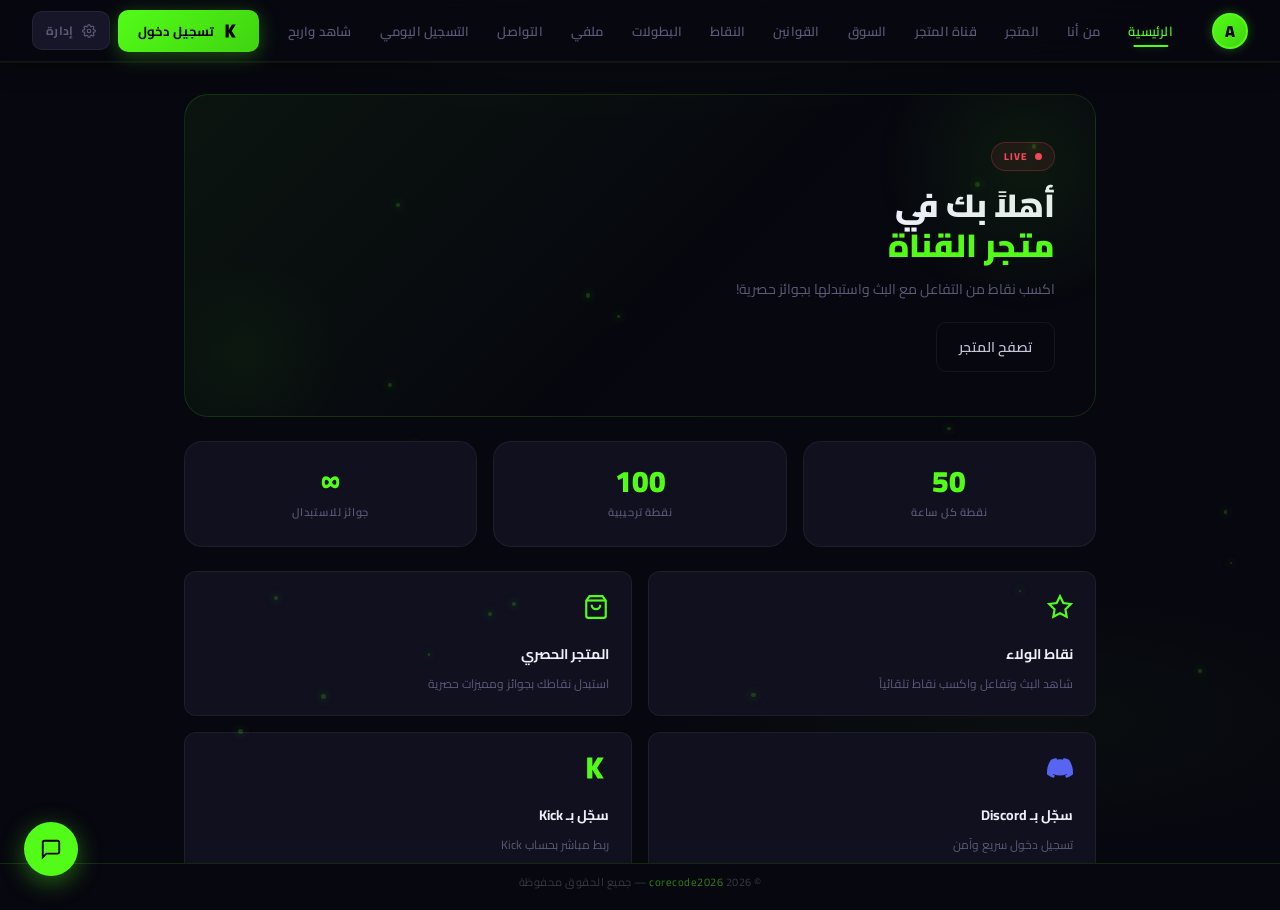
==== commit f47f02f5: "Update print statement from 'Hello' to 'Goodbye'" ====
--- a/index.html
+++ b/index.html
@@ -40,7 +40,7 @@
 }
 </script>
 
-<link href="https://fonts.googleapis.com/css2?family=Cairo:wght@400;500;600;700;800;900&family=Inter:wght@400;500;600;700;800;900&family=Markazi+Text:wght@500;600;700&display=swap" rel="stylesheet"/>
+<link href="https://fonts.googleapis.com/css2?family=Cairo:wght@400;500;600;700;800;900&family=Inter:wght@400;500;600;700;800;900&display=swap" rel="stylesheet"/>
 <style>
 
 /* ════════════════════════════════════════════
@@ -48,29 +48,29 @@
    ════════════════════════════════════════════ */
 :root {
   /* ── Brand ── */
-  --kick:         #C9A455;
-  --kick-dark:    #9C7B3C;
-  --kick-dim:     rgba(201,164,85,.12);
-  --kick-glow:    rgba(201,164,85,.3);
-  --kick-subtle:  rgba(201,164,85,.06);
+  --kick:         #53FC18;
+  --kick-dark:    #3FD410;
+  --kick-dim:     rgba(83,252,24,.12);
+  --kick-glow:    rgba(83,252,24,.3);
+  --kick-subtle:  rgba(83,252,24,.06);
 
   /* ── Background layers ── */
-  --bg:           #0A0A0C;
-  --bg2:          #0E0E11;
-  --surface:      #121215;
-  --surface2:     #17181C;
-  --surface3:     #1E2024;
+  --bg:           #07070F;
+  --bg2:          #0C0C1A;
+  --surface:      #10101E;
+  --surface2:     #161628;
+  --surface3:     #1C1C32;
 
   /* ── Borders ── */
-  --border:       rgba(201,164,85,.14);
+  --border:       rgba(83,252,24,.14);
   --border2:      rgba(255,255,255,.06);
   --border3:      rgba(255,255,255,.03);
 
   /* ── Text ── */
-  --text:         #F2F0EA;
-  --text2:        #C9CDD3;
-  --muted:        #9A9FA8;
-  --muted2:       #5B6169;
+  --text:         #EEEEF8;
+  --text2:        #C4C4D8;
+  --muted:        #5A5A7A;
+  --muted2:       #3A3A5A;
 
   /* ── Accent colors ── */
   --red:          #FF3B5C;
@@ -81,18 +81,18 @@
   --gold:         #FFD700;
 
   /* ── Radius ── */
-  --radius-sm:    4px;
-  --radius:       6px;
-  --radius-lg:    10px;
-  --radius-xl:    14px;
-  --radius-2xl:   18px;
+  --radius-sm:    8px;
+  --radius:       12px;
+  --radius-lg:    18px;
+  --radius-xl:    24px;
+  --radius-2xl:   32px;
 
   /* ── Shadows ── */
   --shadow-sm:    0 2px 8px rgba(0,0,0,.3);
   --shadow:       0 8px 32px rgba(0,0,0,.5);
   --shadow-lg:    0 16px 48px rgba(0,0,0,.6);
-  --shadow-green: 0 0 22px rgba(201,164,85,.16);
-  --shadow-green-lg: 0 0 36px rgba(201,164,85,.10);
+  --shadow-green: 0 0 32px rgba(83,252,24,.18);
+  --shadow-green-lg: 0 0 60px rgba(83,252,24,.12);
 
   /* ── Transitions ── */
   --transition:   all .22s cubic-bezier(.4,0,.2,1);
@@ -119,29 +119,17 @@
   -moz-osx-font-smoothing:grayscale;
   font-feature-settings:'kern' 1;
   background-image:
-    radial-gradient(ellipse 80% 40% at 50% -10%, rgba(201,164,85,.05) 0%, transparent 60%),
-    radial-gradient(ellipse 60% 30% at 80% 80%, rgba(201,164,85,.03) 0%, transparent 50%);
+    radial-gradient(ellipse 80% 40% at 50% -10%, rgba(83,252,24,.05) 0%, transparent 60%),
+    radial-gradient(ellipse 60% 30% at 80% 80%, rgba(83,252,24,.03) 0%, transparent 50%);
   background-attachment:fixed;
 }
-
-/* ── PREMIUM DISPLAY TYPE ──
-   A second, distinct typeface for headings/numbers gives the site an
-   intentional, designed hierarchy instead of one weight of Cairo everywhere. */
-.hero h1, .about-name, .section-title, .card-title, .modal h3,
-.pts-big, .stat-n, .a-stat-n, .drawer-name, .offline-title,
-#heroTitle, #dailyStreak, #profilePoints, #profileRank {
-  font-family:'Markazi Text','Cairo',sans-serif;
-  letter-spacing:.3px;
-}
-.hero h1, #heroTitle { font-weight:700; font-size:38px; letter-spacing:.5px; }
-.pts-big, .stat-n, .a-stat-n, #dailyStreak, #profilePoints { font-weight:700; }
 
 /* ── SCROLLBAR ── */
 ::-webkit-scrollbar { width:4px; height:4px; }
 ::-webkit-scrollbar-track { background:transparent; }
-::-webkit-scrollbar-thumb { background:rgba(201,164,85,.2); border-radius:4px; }
-::-webkit-scrollbar-thumb:hover { background:rgba(201,164,85,.4); }
-* { scrollbar-width:thin; scrollbar-color:rgba(201,164,85,.2) transparent; }
+::-webkit-scrollbar-thumb { background:rgba(83,252,24,.2); border-radius:4px; }
+::-webkit-scrollbar-thumb:hover { background:rgba(83,252,24,.4); }
+* { scrollbar-width:thin; scrollbar-color:rgba(83,252,24,.2) transparent; }
 
 /* ── UTILITIES ── */
 .green { color:var(--kick); }
@@ -157,7 +145,7 @@
   backdrop-filter:blur(12px);
 }
 .glass-green {
-  background:rgba(201,164,85,.04);
+  background:rgba(83,252,24,.04);
   border:1px solid var(--border);
 }
 
@@ -178,7 +166,7 @@
   top:0;
   z-index:9000;
   gap:8px;
-  box-shadow:0 1px 0 rgba(201,164,85,.06), 0 4px 24px rgba(0,0,0,.3);
+  box-shadow:0 1px 0 rgba(83,252,24,.06), 0 4px 24px rgba(0,0,0,.3);
 }
 .nav-logo {
   display:flex;
@@ -193,19 +181,19 @@
   border:2px solid var(--kick);
   background:var(--surface2);
   display:flex; align-items:center; justify-content:center;
-  font-size:14px; font-weight:700;
+  font-size:14px; font-weight:900;
   overflow:hidden;
   flex-shrink:0;
-  box-shadow: 0 0 12px rgba(201,164,85,.3);
+  box-shadow: 0 0 12px rgba(83,252,24,.3);
   transition: var(--transition);
 }
-.nav-ava:hover { box-shadow: 0 0 20px rgba(201,164,85,.5); transform:scale(1.05); }
+.nav-ava:hover { box-shadow: 0 0 20px rgba(83,252,24,.5); transform:scale(1.05); }
 .nav-ava img { width:100%; height:100%; object-fit:cover; border-radius:50%; }
 .nav-name { font-weight:800; font-size:15px; letter-spacing:.3px; }
 .kick-tag {
   background:var(--kick);
   color:#000;
-  font-weight:700;
+  font-weight:900;
   font-size:9px;
   padding:2px 7px;
   border-radius:4px;
@@ -337,8 +325,8 @@
   to   { opacity:1; transform:translateX(0); }
 }
 @keyframes glow {
-  0%,100% { box-shadow:0 0 20px rgba(201,164,85,.2); }
-  50%      { box-shadow:0 0 40px rgba(201,164,85,.5); }
+  0%,100% { box-shadow:0 0 20px rgba(83,252,24,.2); }
+  50%      { box-shadow:0 0 40px rgba(83,252,24,.5); }
 }
 @keyframes orangePulse {
   0%,100% { background-color:#FF6000; box-shadow:0 0 20px rgba(255,96,0,.6); }
@@ -353,7 +341,7 @@
    HOME — HERO
 ══════════════════════════════ */
 .hero {
-  background: linear-gradient(135deg, rgba(201,164,85,.06) 0%, rgba(8,8,16,0) 60%);
+  background: linear-gradient(135deg, rgba(83,252,24,.06) 0%, rgba(8,8,16,0) 60%);
   border:1px solid var(--border);
   border-radius:var(--radius-xl);
   padding:44px 40px;
@@ -370,7 +358,7 @@
   position:absolute;
   top:-80px; right:-80px;
   width:300px; height:300px;
-  background:radial-gradient(circle, rgba(201,164,85,.08), transparent 70%);
+  background:radial-gradient(circle, rgba(83,252,24,.08), transparent 70%);
   pointer-events:none;
 }
 .hero::after {
@@ -378,10 +366,10 @@
   position:absolute;
   bottom:-40px; left:-40px;
   width:200px; height:200px;
-  background:radial-gradient(circle, rgba(201,164,85,.04), transparent 70%);
+  background:radial-gradient(circle, rgba(83,252,24,.04), transparent 70%);
   pointer-events:none;
 }
-.hero h1 { font-size:32px; font-weight:700; line-height:1.25; margin-bottom:12px; }
+.hero h1 { font-size:32px; font-weight:900; line-height:1.25; margin-bottom:12px; }
 .hero p { color:var(--muted); font-size:14px; line-height:1.75; max-width:480px; margin-bottom:26px; }
 .hero-cta { display:flex; gap:12px; flex-wrap:wrap; align-items:center; }
 
@@ -433,13 +421,13 @@
 .stat::after {
   content:'';
   position:absolute; inset:0;
-  background:radial-gradient(ellipse at 50% 0%, rgba(201,164,85,.06) 0%, transparent 70%);
+  background:radial-gradient(ellipse at 50% 0%, rgba(83,252,24,.06) 0%, transparent 70%);
   opacity:0;
   transition: var(--transition);
 }
 .stat:hover { border-color:var(--border); transform:translateY(-4px); box-shadow:var(--shadow-green); }
 .stat:hover::before, .stat:hover::after { opacity:1; }
-.stat-n { font-size:30px; font-weight:700; color:var(--kick); line-height:1; margin-bottom:4px; }
+.stat-n { font-size:30px; font-weight:900; color:var(--kick); line-height:1; margin-bottom:4px; }
 .stat-l { font-size:11px; color:var(--muted); margin-top:6px; font-weight:600; letter-spacing:.8px; text-transform:uppercase; }
 
 /* FEATURES */
@@ -485,7 +473,7 @@
 }
 .about-ava img { width:100%; height:100%; object-fit:cover; border-radius:50%; }
 .about-tag { font-size:10px; font-weight:700; letter-spacing:2px; color:var(--kick); margin-bottom:5px; }
-.about-name { font-size:26px; font-weight:700; margin-bottom:5px; }
+.about-name { font-size:26px; font-weight:900; margin-bottom:5px; }
 .about-handle { font-size:13px; color:var(--muted); }
 
 .card {
@@ -503,11 +491,11 @@
   position:absolute;
   top:0; left:0; right:0;
   height:1px;
-  background:linear-gradient(90deg, transparent, rgba(201,164,85,.15), transparent);
+  background:linear-gradient(90deg, transparent, rgba(83,252,24,.15), transparent);
   opacity:0;
   transition:var(--transition);
 }
-.card:hover { border-color:rgba(201,164,85,.15); box-shadow:var(--shadow); }
+.card:hover { border-color:rgba(83,252,24,.15); box-shadow:var(--shadow); }
 .card:hover::before { opacity:1; }
 .card-title {
   font-size:14px; font-weight:700;
@@ -596,7 +584,7 @@
 .offline-overlay { position:absolute; inset:0; background:rgba(0,0,0,.5); }
 .offline-content { position:relative; z-index:1; text-align:center; padding:48px 24px; }
 .offline-icon { font-size:52px; margin-bottom:14px; line-height:1; }
-.offline-title { font-size:22px; font-weight:700; margin-bottom:10px; }
+.offline-title { font-size:22px; font-weight:900; margin-bottom:10px; }
 .offline-msg { font-size:14px; color:rgba(255,255,255,.65); margin-bottom:24px; line-height:1.65; }
 .offline-cta {
   display:inline-flex; align-items:center; gap:9px;
@@ -634,12 +622,12 @@
 .product-card::after {
   content:'';
   position:absolute; inset:0;
-  background:linear-gradient(to bottom, rgba(201,164,85,.03), transparent 40%);
+  background:linear-gradient(to bottom, rgba(83,252,24,.03), transparent 40%);
   opacity:0;
   transition:var(--transition);
   pointer-events:none;
 }
-.product-card:hover { border-color:rgba(201,164,85,.2); transform:translateY(-6px); box-shadow:0 16px 48px rgba(0,0,0,.5), 0 0 0 1px rgba(201,164,85,.08); }
+.product-card:hover { border-color:rgba(83,252,24,.2); transform:translateY(-6px); box-shadow:0 16px 48px rgba(0,0,0,.5), 0 0 0 1px rgba(83,252,24,.08); }
 .product-card:hover::before { opacity:1; }
 .product-card:hover::after { opacity:1; }
 .prod-img { width:100%; height:220px; background:var(--surface2); display:flex; align-items:center; justify-content:center; font-size:52px; overflow:hidden; flex-shrink:0; }
@@ -712,7 +700,7 @@
   width:200px; height:200px;
   background:radial-gradient(circle, var(--kick-dim), transparent 70%);
 }
-.pts-big { font-size:60px; font-weight:700; color:var(--kick); line-height:1; text-shadow:0 0 40px var(--kick-glow), 0 0 80px var(--kick-subtle); }
+.pts-big { font-size:60px; font-weight:900; color:var(--kick); line-height:1; text-shadow:0 0 40px var(--kick-glow), 0 0 80px var(--kick-subtle); }
 .pts-label { color:var(--muted); font-size:14px; margin:10px 0 20px; }
 .progress-wrap { background:var(--surface2); border-radius:10px; height:7px; overflow:hidden; margin-bottom:7px; }
 .progress-bar { height:100%; border-radius:10px; background:linear-gradient(90deg, var(--kick-dark), var(--kick), var(--kick-glow)); transition:width .9s cubic-bezier(.4,0,.2,1); box-shadow:0 0 14px var(--kick-glow); }
@@ -726,7 +714,7 @@
   display:flex; justify-content:space-between; align-items:center;
   transition: var(--transition);
 }
-.history-item:hover { border-color:rgba(201,164,85,.15); background:var(--surface2); }
+.history-item:hover { border-color:rgba(83,252,24,.15); background:var(--surface2); }
 .h-title { font-size:14px; font-weight:600; }
 .h-time { font-size:11px; color:var(--muted); margin-top:4px; }
 .pts-plus { color:var(--kick); font-size:14px; font-weight:800; }
@@ -776,11 +764,11 @@
   position:relative;
   letter-spacing:.2px;
 }
-.am:hover { background:rgba(201,164,85,.06); color:var(--text2); }
-.am.on { background:rgba(201,164,85,.1); color:var(--kick); box-shadow:inset 2px 0 0 var(--kick); }
+.am:hover { background:rgba(83,252,24,.06); color:var(--text2); }
+.am.on { background:rgba(83,252,24,.1); color:var(--kick); box-shadow:inset 2px 0 0 var(--kick); }
 .am-icon { width:18px; height:18px; flex-shrink:0; display:flex; align-items:center; justify-content:center; }
 .am-icon svg { width:16px; height:16px; }
-.mbadge { margin-right:auto; background:var(--red); color:#fff; font-size:10px; font-weight:700; padding:1px 7px; border-radius:10px; }
+.mbadge { margin-right:auto; background:var(--red); color:#fff; font-size:10px; font-weight:900; padding:1px 7px; border-radius:10px; }
 .admin-side-foot { padding:12px 10px 0; border-top:1px solid var(--border2); margin-top:auto; }
 .admin-main {
   flex:1;
@@ -805,7 +793,7 @@
   transition: var(--transition);
 }
 .a-stat:hover { border-color:var(--border); transform:translateY(-2px); }
-.a-stat-n { font-size:24px; font-weight:700; color:var(--kick); }
+.a-stat-n { font-size:24px; font-weight:900; color:var(--kick); }
 .a-stat-l { font-size:11px; color:var(--muted); margin-top:4px; font-weight:600; }
 
 /* TABLE */
@@ -853,7 +841,7 @@
   flex-shrink:0;
   transition: var(--transition);
 }
-.set-input:focus { outline:none; border-color:var(--kick); box-shadow:0 0 0 3px rgba(201,164,85,.08); }
+.set-input:focus { outline:none; border-color:var(--kick); box-shadow:0 0 0 3px rgba(83,252,24,.08); }
 .img-upload-row { display:flex; align-items:center; gap:16px; margin-bottom:16px; }
 .img-preview { width:76px; height:76px; border-radius:50%; border:3px solid var(--border2); background:var(--surface2); display:flex; align-items:center; justify-content:center; font-size:28px; overflow:hidden; flex-shrink:0; }
 .img-preview img { width:100%; height:100%; object-fit:cover; border-radius:50%; }
@@ -894,7 +882,7 @@
 .overlay.hidden { display:none!important; }
 .modal {
   background:var(--surface);
-  border:1px solid rgba(201,164,85,.1);
+  border:1px solid rgba(83,252,24,.1);
   border-radius:var(--radius-xl);
   padding:32px;
   max-width:420px;
@@ -902,7 +890,7 @@
   text-align:center;
   animation: modalIn .3s cubic-bezier(.34,1.56,.64,1);
   position:relative;
-  box-shadow:0 24px 64px rgba(0,0,0,.7), 0 0 0 1px rgba(201,164,85,.05);
+  box-shadow:0 24px 64px rgba(0,0,0,.7), 0 0 0 1px rgba(83,252,24,.05);
 }
 @keyframes modalIn {
   from { opacity:0; transform:scale(.92) translateY(24px); }
@@ -923,7 +911,7 @@
   direction:ltr; text-align:center;
   transition: var(--transition);
 }
-.m-input:focus { outline:none; border-color:var(--kick); box-shadow:0 0 0 3px rgba(201,164,85,.08); }
+.m-input:focus { outline:none; border-color:var(--kick); box-shadow:0 0 0 3px rgba(83,252,24,.08); }
 .m-err { color:var(--red); font-size:12px; margin-bottom:11px; min-height:18px; }
 .m-btns { display:flex; gap:11px; margin-top:10px; }
 .m-btns button { flex:1; padding:12px; border-radius:10px; font-weight:700; font-size:14px; border:none; font-family:'Cairo',sans-serif; cursor:pointer; transition:var(--transition); }
@@ -931,7 +919,7 @@
 .m-ok:hover { box-shadow:var(--shadow-green); transform:translateY(-1px); }
 .m-cancel { background:var(--surface2); color:var(--text); }
 .m-cancel:hover { background:var(--bg); }
-.buy-price { font-size:26px; font-weight:700; color:var(--kick); margin-bottom:12px; text-shadow:0 0 20px rgba(201,164,85,.4); }
+.buy-price { font-size:26px; font-weight:900; color:var(--kick); margin-bottom:12px; text-shadow:0 0 20px rgba(83,252,24,.4); }
 .login-opts { display:flex; flex-direction:column; gap:13px; margin:6px 0 18px; }
 .login-opt {
   display:flex; align-items:center; justify-content:center; gap:11px;
@@ -958,7 +946,7 @@
   font-size:13px; width:100%;
   transition: var(--transition);
 }
-.pf-input:focus { outline:none; border-color:var(--kick); box-shadow:0 0 0 3px rgba(201,164,85,.06); }
+.pf-input:focus { outline:none; border-color:var(--kick); box-shadow:0 0 0 3px rgba(83,252,24,.06); }
 .prod-img-box {
   width:100%; height:160px;
   background:var(--surface2);
@@ -971,7 +959,7 @@
   border:2px dashed var(--border2);
   transition: var(--transition);
 }
-.prod-img-box:hover { border-color:var(--border); background:rgba(201,164,85,.04); }
+.prod-img-box:hover { border-color:var(--border); background:rgba(83,252,24,.04); }
 .prod-img-box img { position:absolute; inset:0; width:100%; height:100%; object-fit:cover; }
 .prod-img-hint { position:absolute; bottom:10px; left:50%; transform:translateX(-50%); background:rgba(0,0,0,.7); color:#fff; font-size:11px; padding:4px 12px; border-radius:10px; pointer-events:none; white-space:nowrap; }
 
@@ -1004,11 +992,11 @@
   color:#000;
   border:none; font-size:0;
   display:flex; align-items:center; justify-content:center;
-  box-shadow:0 6px 24px rgba(201,164,85,.4);
+  box-shadow:0 6px 24px rgba(83,252,24,.4);
   transition: var(--transition);
   cursor:pointer;
 }
-.chat-toggle:hover { transform:scale(1.1); box-shadow:0 8px 32px rgba(201,164,85,.6); }
+.chat-toggle:hover { transform:scale(1.1); box-shadow:0 8px 32px rgba(83,252,24,.6); }
 .chat-toggle svg { width:22px; height:22px; }
 .chat-box {
   position:absolute; bottom:66px; left:0;
@@ -1025,7 +1013,7 @@
 .chat-box-head { background:var(--kick); color:#000; padding:13px 16px; display:flex; align-items:center; justify-content:space-between; }
 .chat-box-title { font-weight:800; font-size:14px; }
 .chat-box-close { background:none; border:none; font-size:18px; color:#000; line-height:1; cursor:pointer; }
-.chat-name-row { padding:8px 12px; border-bottom:1px solid var(--border2); background:rgba(201,164,85,.03); }
+.chat-name-row { padding:8px 12px; border-bottom:1px solid var(--border2); background:rgba(83,252,24,.03); }
 .chat-name-inp { width:100%; background:var(--surface2); border:1px solid var(--border2); color:var(--text); padding:6px 10px; border-radius:7px; font-size:12px; font-family:'Cairo',sans-serif; }
 .chat-msgs { height:210px; overflow-y:auto; padding:14px; display:flex; flex-direction:column; gap:9px; }
 .cmsg { max-width:82%; padding:8px 13px; border-radius:12px; font-size:13px; line-height:1.5; }
@@ -1120,8 +1108,8 @@
 
 /* TOURNAMENTS */
 @keyframes tPulse {
-  0%,100% { transform:scale(1); box-shadow:0 0 0 rgba(201,164,85,0); }
-  50% { transform:scale(1.05); box-shadow:0 0 30px rgba(201,164,85,.2); }
+  0%,100% { transform:scale(1); box-shadow:0 0 0 rgba(83,252,24,0); }
+  50% { transform:scale(1.05); box-shadow:0 0 30px rgba(83,252,24,.2); }
 }
 @keyframes tOrbit {
   from { transform:rotate(0deg) translateX(80px) rotate(0deg); }
@@ -1209,10 +1197,10 @@
 
 /* ══ CROP MODAL ══ */
 #cropModal { position:fixed;inset:0;z-index:999999;background:rgba(0,0,0,.92);display:none;align-items:center;justify-content:center;flex-direction:column;gap:14px;padding:16px;overflow-y:auto; }
-.crop-container { position:relative;width:min(280px,80vw);height:min(280px,80vw);border-radius:50%;overflow:hidden;border:3px solid var(--kick);box-shadow:0 0 30px rgba(201,164,85,.3);flex-shrink:0; }
+.crop-container { position:relative;width:min(280px,80vw);height:min(280px,80vw);border-radius:50%;overflow:hidden;border:3px solid var(--kick);box-shadow:0 0 30px rgba(83,252,24,.3);flex-shrink:0; }
 .crop-container img { position:absolute;cursor:grab;user-select:none;transform-origin:center; }
 .crop-container img:active { cursor:grabbing; }
-.crop-ring { position:absolute;inset:0;border-radius:50%;box-shadow:inset 0 0 0 2px rgba(201,164,85,.5);pointer-events:none;z-index:2; }
+.crop-ring { position:absolute;inset:0;border-radius:50%;box-shadow:inset 0 0 0 2px rgba(83,252,24,.5);pointer-events:none;z-index:2; }
 .crop-controls { display:flex;flex-direction:column;align-items:center;gap:10px;width:min(300px,90vw); }
 .crop-slider { width:100%;accent-color:var(--kick); }
 .crop-btns { display:flex;gap:8px;width:100%;flex-wrap:wrap; }
@@ -1224,7 +1212,7 @@
 ══════════════════════════════ */
 .glass-card {
   background:rgba(16,16,30,.7);
-  border:1px solid rgba(201,164,85,.1);
+  border:1px solid rgba(83,252,24,.1);
   backdrop-filter:blur(12px);
   border-radius:var(--radius-lg);
 }
@@ -1234,11 +1222,11 @@
 ══════════════════════════════ */
 .neon-text {
   color:var(--kick);
-  text-shadow:0 0 20px rgba(201,164,85,.6), 0 0 40px rgba(201,164,85,.3);
+  text-shadow:0 0 20px rgba(83,252,24,.6), 0 0 40px rgba(83,252,24,.3);
 }
 .neon-border {
   border:1px solid var(--kick);
-  box-shadow:0 0 16px rgba(201,164,85,.2), inset 0 0 16px rgba(201,164,85,.05);
+  box-shadow:0 0 16px rgba(83,252,24,.2), inset 0 0 16px rgba(83,252,24,.05);
 }
 
 /* ══════════════════════════════
@@ -1256,8 +1244,8 @@
 }
 .pf-input:focus {
   outline:none;
-  border-color:rgba(201,164,85,.4);
-  box-shadow:0 0 0 3px rgba(201,164,85,.08), 0 0 0 1px rgba(201,164,85,.2);
+  border-color:rgba(83,252,24,.4);
+  box-shadow:0 0 0 3px rgba(83,252,24,.08), 0 0 0 1px rgba(83,252,24,.2);
   background:rgba(16,16,30,.8);
 }
 .pf-input:hover:not(:focus) { border-color:rgba(255,255,255,.12); }
@@ -1274,7 +1262,7 @@
   transition: var(--transition);
   font-family:'Cairo',sans-serif;
 }
-.set-input:focus { outline:none; border-color:rgba(201,164,85,.4); box-shadow:0 0 0 3px rgba(201,164,85,.08); }
+.set-input:focus { outline:none; border-color:rgba(83,252,24,.4); box-shadow:0 0 0 3px rgba(83,252,24,.08); }
 
 .m-input {
   width:100%;
@@ -1289,15 +1277,15 @@
   transition: var(--transition);
   font-family:'Cairo',sans-serif;
 }
-.m-input:focus { outline:none; border-color:rgba(201,164,85,.4); box-shadow:0 0 0 3px rgba(201,164,85,.08); }
+.m-input:focus { outline:none; border-color:rgba(83,252,24,.4); box-shadow:0 0 0 3px rgba(83,252,24,.08); }
 
 /* ══════════════════════════════
    IMPROVED CHIPS
 ══════════════════════════════ */
 .pts-chip {
   display:flex; align-items:center; gap:6px;
-  background:rgba(201,164,85,.1);
-  border:1px solid rgba(201,164,85,.2);
+  background:rgba(83,252,24,.1);
+  border:1px solid rgba(83,252,24,.2);
   padding:5px 14px;
   border-radius:20px;
   font-size:12px;
@@ -1306,7 +1294,7 @@
   transition: var(--transition);
   cursor:default;
 }
-.pts-chip:hover { box-shadow:0 0 20px rgba(201,164,85,.3); border-color:rgba(201,164,85,.4); }
+.pts-chip:hover { box-shadow:0 0 20px rgba(83,252,24,.3); border-color:rgba(83,252,24,.4); }
 
 /* ══════════════════════════════
    ADMIN IMPROVEMENTS
@@ -1337,22 +1325,22 @@
   background:linear-gradient(90deg,transparent,var(--kick),transparent);
   opacity:0; transition:var(--transition);
 }
-.a-stat:hover { border-color:rgba(201,164,85,.2); transform:translateY(-3px); box-shadow:var(--shadow-green); }
+.a-stat:hover { border-color:rgba(83,252,24,.2); transform:translateY(-3px); box-shadow:var(--shadow-green); }
 .a-stat:hover::before { opacity:1; }
-.a-stat-n { font-size:26px; font-weight:700; color:var(--kick); }
+.a-stat-n { font-size:26px; font-weight:900; color:var(--kick); }
 .a-stat-l { font-size:10px; color:var(--muted); margin-top:5px; font-weight:600; letter-spacing:.8px; text-transform:uppercase; }
 
 /* ══════════════════════════════
    SECTION HEADS
 ══════════════════════════════ */
-.section-title { font-size:18px; font-weight:700; letter-spacing:-.3px; }
+.section-title { font-size:18px; font-weight:900; letter-spacing:-.3px; }
 
 /* ══════════════════════════════
    SBADGES
 ══════════════════════════════ */
 .sbadge { display:inline-block; padding:3px 11px; border-radius:20px; font-size:10px; font-weight:700; letter-spacing:.5px; }
 .s-pending { background:rgba(255,140,0,.12); color:var(--orange); border:1px solid rgba(255,140,0,.2); }
-.s-done { background:rgba(201,164,85,.1); color:var(--kick); border:1px solid rgba(201,164,85,.2); }
+.s-done { background:rgba(83,252,24,.1); color:var(--kick); border:1px solid rgba(83,252,24,.2); }
 .s-off { background:rgba(255,59,92,.08); color:var(--red); border:1px solid rgba(255,59,92,.15); }
 
 /* ══════════════════════════════
@@ -1366,7 +1354,7 @@
   display:flex; gap:14px; align-items:flex-start;
   transition: var(--transition);
 }
-.rule:hover { border-color:rgba(201,164,85,.15); background:rgba(201,164,85,.02); }
+.rule:hover { border-color:rgba(83,252,24,.15); background:rgba(83,252,24,.02); }
 
 /* ══════════════════════════════
    GLOWING BACKGROUND DOTS
@@ -1383,7 +1371,7 @@
   background:var(--kick);
   border-radius:50%;
   opacity:.2;
-  box-shadow:0 0 10px 2px rgba(201,164,85,.55);
+  box-shadow:0 0 10px 2px rgba(83,252,24,.55);
   animation:bgDotFloat var(--dur,14s) ease-in-out infinite;
   animation-delay:var(--delay,0s);
 }
@@ -1485,10 +1473,10 @@
 
 /* ══ CROP MODAL ══ */
 #cropModal { position:fixed;inset:0;z-index:999999;background:rgba(0,0,0,.92);display:none;align-items:center;justify-content:center;flex-direction:column;gap:14px;padding:16px;overflow-y:auto; }
-.crop-container { position:relative;width:min(280px,80vw);height:min(280px,80vw);border-radius:50%;overflow:hidden;border:3px solid var(--kick);box-shadow:0 0 30px rgba(201,164,85,.3);flex-shrink:0; }
+.crop-container { position:relative;width:min(280px,80vw);height:min(280px,80vw);border-radius:50%;overflow:hidden;border:3px solid var(--kick);box-shadow:0 0 30px rgba(83,252,24,.3);flex-shrink:0; }
 .crop-container img { position:absolute;cursor:grab;user-select:none;transform-origin:center; }
 .crop-container img:active { cursor:grabbing; }
-.crop-ring { position:absolute;inset:0;border-radius:50%;box-shadow:inset 0 0 0 2px rgba(201,164,85,.5);pointer-events:none;z-index:2; }
+.crop-ring { position:absolute;inset:0;border-radius:50%;box-shadow:inset 0 0 0 2px rgba(83,252,24,.5);pointer-events:none;z-index:2; }
 .crop-controls { display:flex;flex-direction:column;align-items:center;gap:10px;width:min(300px,90vw); }
 .crop-slider { width:100%;accent-color:var(--kick); }
 .crop-btns { display:flex;gap:8px;width:100%;flex-wrap:wrap; }
@@ -1535,7 +1523,7 @@
 <nav class="nav">
   <button onclick="toggleDrawer()" id="hamburgerBtn" style="display:none;flex-direction:column;gap:5px;border:1px solid var(--border);background:var(--card2);padding:8px;cursor:pointer;border-radius:8px;flex-shrink:0;"><span style="display:block;width:20px;height:2px;background:var(--kick);border-radius:2px;"></span><span style="display:block;width:20px;height:2px;background:var(--kick);border-radius:2px;"></span><span style="display:block;width:20px;height:2px;background:var(--kick);border-radius:2px;"></span></button>
   <div class="nav-logo" id="navLogo" onclick="goTo('home',this)">
-    <div class="nav-ava" id="navAva" style="background:linear-gradient(135deg,var(--kick),var(--kick-dark));font-size:16px;font-weight:700;color:#000;">A</div>
+    <div class="nav-ava" id="navAva" style="background:linear-gradient(135deg,var(--kick),var(--kick-dark));font-size:16px;font-weight:900;color:#000;">A</div>
     <span class="nav-name" id="navName"></span>
 
   </div>
@@ -1565,14 +1553,14 @@
     </div>
 
 
-    <button class="btn" id="btnLinkKick" onclick="openLinkKick()" style="display:none;background:rgba(201,164,85,.1);color:var(--kick);border:1px solid var(--border);font-size:12px;padding:6px 10px;">
-      <svg width="14" height="14" viewBox="0 0 50 50" fill="none"><path d="M8 5H18V22L28 5H40L27 25L40 45H28L18 28V45H8V5Z" fill="#C9A455"/></svg>
+    <button class="btn" id="btnLinkKick" onclick="openLinkKick()" style="display:none;background:rgba(83,252,24,.1);color:var(--kick);border:1px solid var(--border);font-size:12px;padding:6px 10px;">
+      <svg width="14" height="14" viewBox="0 0 50 50" fill="none"><path d="M8 5H18V22L28 5H40L27 25L40 45H28L18 28V45H8V5Z" fill="#53FC18"/></svg>
       ربط Kick
     </button>
-    <button class="btn btn-ghost hidden" id="btnLogout" onclick="doLogout()" style="color:var(--red);border-color:rgba(255,59,92,.3);"><svg width="14" height="14" viewBox="0 0 24 24" fill="none" stroke="currentColor" stroke-width="1.5"><path d="M9 21H5a2 2 0 01-2-2V5a2 2 0 012-2h4"/><polyline points="16 17 21 12 16 7"/><line x1="21" y1="12" x2="9" y2="12"/></svg> خروج</button>
+    <button class="btn btn-ghost hidden" id="btnLogout" onclick="doLogout()" style="color:var(--red);border-color:rgba(255,59,92,.3);"><svg width="14" height="14" viewBox="0 0 24 24" fill="none" stroke="currentColor" stroke-width="2"><path d="M9 21H5a2 2 0 01-2-2V5a2 2 0 012-2h4"/><polyline points="16 17 21 12 16 7"/><line x1="21" y1="12" x2="9" y2="12"/></svg> خروج</button>
 
     <button class="btn btn-kick" id="btnKick" onclick="doLogin('kick')" style="display:flex;"><svg width="16" height="16" viewBox="0 0 50 50" fill="none"><path d="M8 5H18V22L28 5H40L27 25L40 45H28L18 28V45H8V5Z" fill="#000"/></svg> تسجيل دخول</button>
-    <button class="btn btn-admin" onclick="openLoginChoice()"><svg width="14" height="14" viewBox="0 0 24 24" fill="none" stroke="currentColor" stroke-width="1.5"><circle cx="12" cy="12" r="3"/><path d="M19.4 15a1.65 1.65 0 00.33 1.82l.06.06a2 2 0 010 2.83 2 2 0 01-2.83 0l-.06-.06a1.65 1.65 0 00-1.82-.33 1.65 1.65 0 00-1 1.51V21a2 2 0 01-4 0v-.09A1.65 1.65 0 009 19.4a1.65 1.65 0 00-1.82.33l-.06.06a2 2 0 01-2.83-2.83l.06-.06A1.65 1.65 0 004.68 15a1.65 1.65 0 00-1.51-1H3a2 2 0 010-4h.09A1.65 1.65 0 004.6 9a1.65 1.65 0 00-.33-1.82l-.06-.06a2 2 0 012.83-2.83l.06.06A1.65 1.65 0 009 4.68a1.65 1.65 0 001-1.51V3a2 2 0 014 0v.09a1.65 1.65 0 001 1.51 1.65 1.65 0 001.82-.33l.06-.06a2 2 0 012.83 2.83l-.06.06A1.65 1.65 0 0019.4 9a1.65 1.65 0 001.51 1H21a2 2 0 010 4h-.09a1.65 1.65 0 00-1.51 1z"/></svg> إدارة</button>
+    <button class="btn btn-admin" onclick="openLoginChoice()"><svg width="14" height="14" viewBox="0 0 24 24" fill="none" stroke="currentColor" stroke-width="2"><circle cx="12" cy="12" r="3"/><path d="M19.4 15a1.65 1.65 0 00.33 1.82l.06.06a2 2 0 010 2.83 2 2 0 01-2.83 0l-.06-.06a1.65 1.65 0 00-1.82-.33 1.65 1.65 0 00-1 1.51V21a2 2 0 01-4 0v-.09A1.65 1.65 0 009 19.4a1.65 1.65 0 00-1.82.33l-.06.06a2 2 0 01-2.83-2.83l.06-.06A1.65 1.65 0 004.68 15a1.65 1.65 0 00-1.51-1H3a2 2 0 010-4h.09A1.65 1.65 0 004.6 9a1.65 1.65 0 00-.33-1.82l-.06-.06a2 2 0 012.83-2.83l.06.06A1.65 1.65 0 009 4.68a1.65 1.65 0 001-1.51V3a2 2 0 014 0v.09a1.65 1.65 0 001 1.51 1.65 1.65 0 001.82-.33l.06-.06a2 2 0 012.83 2.83l-.06.06A1.65 1.65 0 0019.4 9a1.65 1.65 0 001.51 1H21a2 2 0 010 4h-.09a1.65 1.65 0 00-1.51 1z"/></svg> إدارة</button>
 
   </div>
 </nav>
@@ -1588,7 +1576,7 @@
 <section class="page on" id="page-home">
   <div class="hero" style="display:flex;align-items:center;gap:32px;flex-wrap:wrap;">
     <div id="heroAvaWrap" style="flex-shrink:0;display:none;">
-      <img id="heroAva" src="" style="width:120px;height:120px;border-radius:50%;border:3px solid var(--kick);object-fit:cover;box-shadow:0 0 24px rgba(201,164,85,.3);"/>
+      <img id="heroAva" src="" style="width:120px;height:120px;border-radius:50%;border:3px solid var(--kick);object-fit:cover;box-shadow:0 0 24px rgba(83,252,24,.3);"/>
     </div>
     <div style="flex:1;min-width:200px;">
       <div class="live-dot" style="margin-bottom:14px;"><span class="live-ring"></span> LIVE</div>
@@ -1613,8 +1601,8 @@
     <div class="stat"><div class="stat-n" id="statGifts">∞</div><div class="stat-l">جوائز للاستبدال</div></div>
   </div>
   <div class="feats">
-    <div class="feat"><div class="feat-icon"><svg viewBox="0 0 24 24" fill="none" stroke="var(--kick)" stroke-width="1.5"><polygon points="12 2 15.09 8.26 22 9.27 17 14.14 18.18 21.02 12 17.77 5.82 21.02 7 14.14 2 9.27 8.91 8.26 12 2"/></svg></div><div class="feat-title">نقاط الولاء</div><div class="feat-desc">شاهد البث وتفاعل واكسب نقاط تلقائياً</div></div>
-    <div class="feat"><div class="feat-icon"><svg viewBox="0 0 24 24" fill="none" stroke="var(--kick)" stroke-width="1.5"><path d="M6 2L3 6v14a2 2 0 002 2h14a2 2 0 002-2V6l-3-4z"/><line x1="3" y1="6" x2="21" y2="6"/><path d="M16 10a4 4 0 01-8 0"/></svg></div><div class="feat-title">المتجر الحصري</div><div class="feat-desc">استبدل نقاطك بجوائز ومميزات حصرية</div></div>
+    <div class="feat"><div class="feat-icon"><svg viewBox="0 0 24 24" fill="none" stroke="var(--kick)" stroke-width="2"><polygon points="12 2 15.09 8.26 22 9.27 17 14.14 18.18 21.02 12 17.77 5.82 21.02 7 14.14 2 9.27 8.91 8.26 12 2"/></svg></div><div class="feat-title">نقاط الولاء</div><div class="feat-desc">شاهد البث وتفاعل واكسب نقاط تلقائياً</div></div>
+    <div class="feat"><div class="feat-icon"><svg viewBox="0 0 24 24" fill="none" stroke="var(--kick)" stroke-width="2"><path d="M6 2L3 6v14a2 2 0 002 2h14a2 2 0 002-2V6l-3-4z"/><line x1="3" y1="6" x2="21" y2="6"/><path d="M16 10a4 4 0 01-8 0"/></svg></div><div class="feat-title">المتجر الحصري</div><div class="feat-desc">استبدل نقاطك بجوائز ومميزات حصرية</div></div>
     <div class="feat"><div class="feat-icon"><svg viewBox="0 0 24 24" fill="var(--discord)" stroke="none"><path d="M20.317 4.37a19.791 19.791 0 00-4.885-1.515.074.074 0 00-.079.037c-.21.375-.444.864-.608 1.25a18.27 18.27 0 00-5.487 0 12.64 12.64 0 00-.617-1.25.077.077 0 00-.079-.037A19.736 19.736 0 003.677 4.37a.07.07 0 00-.032.027C.533 9.046-.32 13.58.099 18.057c.001.02.011.04.027.053a19.9 19.9 0 005.993 3.03.078.078 0 00.084-.028c.462-.63.874-1.295 1.226-1.994a.076.076 0 00-.041-.106 13.107 13.107 0 01-1.872-.892.077.077 0 01-.008-.128 10.2 10.2 0 00.372-.292.074.074 0 01.077-.01c3.928 1.793 8.18 1.793 12.062 0a.074.074 0 01.078.01c.12.098.246.198.373.292a.077.077 0 01-.006.127 12.299 12.299 0 01-1.873.892.077.077 0 00-.041.107c.36.698.772 1.362 1.225 1.993a.076.076 0 00.084.028 19.839 19.839 0 006.002-3.03.077.077 0 00.032-.054c.5-5.177-.838-9.674-3.549-13.66a.061.061 0 00-.031-.03z"/></svg></div><div class="feat-title">سجّل بـ Discord</div><div class="feat-desc">تسجيل دخول سريع وآمن</div></div>
     <div class="feat"><div class="feat-icon"><svg viewBox="0 0 50 50" fill="none"><path d="M8 5H18V22L28 5H40L27 25L40 45H28L18 28V45H8V5Z" fill="var(--kick)"/></svg></div><div class="feat-title">سجّل بـ Kick</div><div class="feat-desc">ربط مباشر بحساب Kick</div></div>
   </div>
@@ -1661,19 +1649,19 @@
   </div>
   <div class="card">
     <div class="card-title">
-      <svg viewBox="0 0 24 24" fill="none" stroke="currentColor" stroke-width="1.5"><path d="M21 15a2 2 0 01-2 2H7l-4 4V5a2 2 0 012-2h14a2 2 0 012 2z"/></svg>
+      <svg viewBox="0 0 24 24" fill="none" stroke="currentColor" stroke-width="2"><path d="M21 15a2 2 0 01-2 2H7l-4 4V5a2 2 0 012-2h14a2 2 0 012 2z"/></svg>
       من أنا؟
     </div>
     <div class="bio-text" id="aboutBio">أهلاً! أنا ستريمر شغوف بعالم الألعاب والترفيه.</div>
   </div>
   <div class="info-grid">
-    <div class="info-card"><div class="info-icon"><svg viewBox="0 0 24 24" fill="none" stroke="currentColor" stroke-width="1.5"><circle cx="12" cy="12" r="10"/><circle cx="12" cy="12" r="6"/><circle cx="12" cy="12" r="2"/></svg></div><div class="info-label">التخصص</div><div class="info-val" id="aboutSpec">ألعاب FPS</div></div>
-    <div class="info-card"><div class="info-icon"><svg viewBox="0 0 24 24" fill="none" stroke="currentColor" stroke-width="1.5"><rect x="3" y="4" width="18" height="18" rx="2"/><line x1="16" y1="2" x2="16" y2="6"/><line x1="8" y1="2" x2="8" y2="6"/><line x1="3" y1="10" x2="21" y2="10"/></svg></div><div class="info-label">مواعيد البث</div><div class="info-val" id="aboutSched">يومياً 8 مساءً</div></div>
-    <div class="info-card"><div class="info-icon"><svg viewBox="0 0 24 24" fill="none" stroke="currentColor" stroke-width="1.5"><circle cx="12" cy="12" r="10"/><line x1="2" y1="12" x2="22" y2="12"/><path d="M12 2a15.3 15.3 0 014 10 15.3 15.3 0 01-4 10 15.3 15.3 0 01-4-10 15.3 15.3 0 014-10z"/></svg></div><div class="info-label">من وين</div><div class="info-val" id="aboutCountry">فلسطين 🇵🇸</div></div>
-    <div class="info-card"><div class="info-icon"><svg viewBox="0 0 24 24" fill="none" stroke="currentColor" stroke-width="1.5"><path d="M21 15a2 2 0 01-2 2H7l-4 4V5a2 2 0 012-2h14a2 2 0 012 2z"/></svg></div><div class="info-label">لغة البث</div><div class="info-val">عربي</div></div>
+    <div class="info-card"><div class="info-icon"><svg viewBox="0 0 24 24" fill="none" stroke="currentColor" stroke-width="2"><circle cx="12" cy="12" r="10"/><circle cx="12" cy="12" r="6"/><circle cx="12" cy="12" r="2"/></svg></div><div class="info-label">التخصص</div><div class="info-val" id="aboutSpec">ألعاب FPS</div></div>
+    <div class="info-card"><div class="info-icon"><svg viewBox="0 0 24 24" fill="none" stroke="currentColor" stroke-width="2"><rect x="3" y="4" width="18" height="18" rx="2"/><line x1="16" y1="2" x2="16" y2="6"/><line x1="8" y1="2" x2="8" y2="6"/><line x1="3" y1="10" x2="21" y2="10"/></svg></div><div class="info-label">مواعيد البث</div><div class="info-val" id="aboutSched">يومياً 8 مساءً</div></div>
+    <div class="info-card"><div class="info-icon"><svg viewBox="0 0 24 24" fill="none" stroke="currentColor" stroke-width="2"><circle cx="12" cy="12" r="10"/><line x1="2" y1="12" x2="22" y2="12"/><path d="M12 2a15.3 15.3 0 014 10 15.3 15.3 0 01-4 10 15.3 15.3 0 01-4-10 15.3 15.3 0 014-10z"/></svg></div><div class="info-label">من وين</div><div class="info-val" id="aboutCountry">فلسطين 🇵🇸</div></div>
+    <div class="info-card"><div class="info-icon"><svg viewBox="0 0 24 24" fill="none" stroke="currentColor" stroke-width="2"><path d="M21 15a2 2 0 01-2 2H7l-4 4V5a2 2 0 012-2h14a2 2 0 012 2z"/></svg></div><div class="info-label">لغة البث</div><div class="info-val">عربي</div></div>
   </div>
   <div class="card">
-    <div class="card-title"><svg viewBox="0 0 24 24" fill="none" stroke="currentColor" stroke-width="1.5"><path d="M10 13a5 5 0 007.54.54l3-3a5 5 0 00-7.07-7.07l-1.72 1.71"/><path d="M14 11a5 5 0 00-7.54-.54l-3 3a5 5 0 007.07 7.07l1.71-1.71"/></svg> تواصل معي</div>
+    <div class="card-title"><svg viewBox="0 0 24 24" fill="none" stroke="currentColor" stroke-width="2"><path d="M10 13a5 5 0 007.54.54l3-3a5 5 0 00-7.07-7.07l-1.72 1.71"/><path d="M14 11a5 5 0 00-7.54-.54l-3 3a5 5 0 007.07 7.07l1.71-1.71"/></svg> تواصل معي</div>
     <div class="socials-row" id="socialsRow"><p style="color:var(--muted);font-size:13px;">لا توجد وسائل تواصل مضافة</p></div>
   </div>
 </section>
@@ -1697,7 +1685,7 @@
     <div id="storePagination" style="display:flex;justify-content:flex-end;gap:8px;margin-bottom:12px;flex-wrap:wrap;"></div>
     <div class="store-grid" id="storeGrid">
       <div style="grid-column:1/-1;text-align:center;padding:40px;">
-        <svg width="34" height="34" viewBox="0 0 24 24" fill="none" stroke="var(--kick)" stroke-width="1.5" style="animation:spin 1.1s linear infinite;margin-bottom:12px;"><circle cx="12" cy="12" r="9"/><polyline points="12 7 12 12 15.5 14"/></svg>
+        <svg width="34" height="34" viewBox="0 0 24 24" fill="none" stroke="var(--kick)" stroke-width="2" style="animation:spin 1.1s linear infinite;margin-bottom:12px;"><circle cx="12" cy="12" r="9"/><polyline points="12 7 12 12 15.5 14"/></svg>
         <p style="color:var(--muted);">جاري تحميل المنتجات...</p>
       </div>
     </div>
@@ -1759,27 +1747,27 @@
         <div><div class="admin-name" id="adminName"></div><div class="admin-role">⚙️ Admin</div></div>
       </div>
       <div class="admin-menu">
-        <button class="am on" onclick="aTab('dashboard',this)" data-tab="dashboard"><span class="am-icon"><svg viewBox="0 0 24 24" fill="none" stroke="currentColor" stroke-width="1.5"><rect x="3" y="3" width="7" height="9"/><rect x="14" y="3" width="7" height="5"/><rect x="14" y="12" width="7" height="9"/><rect x="3" y="16" width="7" height="5"/></svg></span> الرئيسية</button>
-        <button class="am" onclick="aTab('orders',this)" data-tab="orders"><span class="am-icon"><svg viewBox="0 0 24 24" fill="none" stroke="currentColor" stroke-width="1.5"><path d="M6 2L3 6v14a2 2 0 002 2h14a2 2 0 002-2V6l-3-4z"/><line x1="3" y1="6" x2="21" y2="6"/><path d="M16 10a4 4 0 01-8 0"/></svg></span> الطلبات <span class="mbadge hidden" id="pendingBadge">0</span></button>
-        <button class="am" onclick="aTab('chats',this)" data-tab="chats"><span class="am-icon"><svg viewBox="0 0 24 24" fill="none" stroke="currentColor" stroke-width="1.5"><path d="M21 15a2 2 0 01-2 2H7l-4 4V5a2 2 0 012-2h14a2 2 0 012 2z"/></svg></span> الدردشات</button>
-        <button class="am" onclick="aTab('products',this)" data-tab="products"><span class="am-icon"><svg viewBox="0 0 24 24" fill="none" stroke="currentColor" stroke-width="1.5"><path d="M20 12V22H4V12"/><path d="M22 7H2v5h20V7z"/><path d="M12 22V7"/><path d="M12 7H7.5a2.5 2.5 0 010-5C11 2 12 7 12 7z"/><path d="M12 7h4.5a2.5 2.5 0 000-5C13 2 12 7 12 7z"/></svg></span> المنتجات</button>
-        <button class="am" onclick="aTab('users',this)" data-tab="users"><span class="am-icon"><svg viewBox="0 0 24 24" fill="none" stroke="currentColor" stroke-width="1.5"><path d="M17 21v-2a4 4 0 00-4-4H5a4 4 0 00-4 4v2"/><circle cx="9" cy="7" r="4"/><path d="M23 21v-2a4 4 0 00-3-3.87"/><path d="M16 3.13a4 4 0 010 7.75"/></svg></span> المستخدمون</button>
-        <button class="am" onclick="aTab('messages-admin',this)" data-tab="messages-admin"><span class="am-icon"><svg viewBox="0 0 24 24" fill="none" stroke="currentColor" stroke-width="1.5"><path d="M21 15a2 2 0 01-2 2H7l-4 4V5a2 2 0 012-2h14a2 2 0 012 2z"/></svg></span> رسائل</button>
-        <button class="am" onclick="aTab('market-admin',this)" data-tab="market-admin"><span class="am-icon"><svg viewBox="0 0 24 24" fill="none" stroke="currentColor" stroke-width="1.5"><path d="M6 2L3 6v14a2 2 0 002 2h14a2 2 0 002-2V6l-3-4z"/><line x1="3" y1="6" x2="21" y2="6"/><path d="M16 10a4 4 0 01-8 0"/></svg></span> السوق</button>
-        <button class="am" onclick="aTab('store-channel-admin',this)" data-tab="store-channel-admin"><span class="am-icon"><svg viewBox="0 0 24 24" fill="none" stroke="currentColor" stroke-width="1.5"><rect x="2" y="3" width="20" height="14" rx="2"/><path d="M8 21h8"/><path d="M12 17v4"/></svg></span> قناة المتجر</button>
-        <button class="am" onclick="aTab('tournaments-admin',this)" data-tab="tournaments-admin"><span class="am-icon"><svg viewBox="0 0 24 24" fill="none" stroke="currentColor" stroke-width="1.5"><path d="M6 9H4a2 2 0 01-2-2V5h4"/><path d="M18 9h2a2 2 0 002-2V5h-4"/><path d="M12 17v4"/><path d="M8 21h8"/><path d="M6 3h12v8a6 6 0 01-12 0V3z"/></svg></span> البطولات</button>
-        <button class="am" onclick="aTab('auction-admin',this)" data-tab="auction-admin"><span class="am-icon"><svg viewBox="0 0 24 24" fill="none" stroke="currentColor" stroke-width="1.5"><path d="M12 2l3.09 6.26L22 9.27l-5 4.87 1.18 6.88L12 17.77l-6.18 3.25L7 14.14 2 9.27l6.91-1.01L12 2z"/></svg></span> المزاد</button>
-        <button class="am" onclick="aTab('rules-admin',this)" data-tab="rules-admin"><span class="am-icon"><svg viewBox="0 0 24 24" fill="none" stroke="currentColor" stroke-width="1.5"><path d="M14 2H6a2 2 0 00-2 2v16a2 2 0 002 2h12a2 2 0 002-2V8z"/><polyline points="14 2 14 8 20 8"/><line x1="16" y1="13" x2="8" y2="13"/><line x1="16" y1="17" x2="8" y2="17"/></svg></span> القوانين</button>
-        <button class="am" onclick="aTab('updates-admin',this)" data-tab="updates-admin"><span class="am-icon"><svg viewBox="0 0 24 24" fill="none" stroke="currentColor" stroke-width="1.5"><path d="M18 8A6 6 0 006 8c0 7-3 9-3 9h18s-3-2-3-9"/><path d="M13.73 21a2 2 0 01-3.46 0"/></svg></span> التحديثات</button>
-        <button class="am" onclick="aTab('pts-cfg',this)" data-tab="pts-cfg"><span class="am-icon"><svg viewBox="0 0 24 24" fill="none" stroke="currentColor" stroke-width="1.5"><polygon points="12 2 15.09 8.26 22 9.27 17 14.14 18.18 21.02 12 17.77 5.82 21.02 7 14.14 2 9.27 8.91 8.26 12 2"/></svg></span> النقاط</button>
-        <button class="am" onclick="aTab('security',this)" data-tab="security"><span class="am-icon"><svg viewBox="0 0 24 24" fill="none" stroke="currentColor" stroke-width="1.5"><path d="M12 22s8-4 8-10V5l-8-3-8 3v7c0 6 8 10 8 10z"/></svg></span> الأمان</button>
-        <button class="am" onclick="aTab('logs',this)" data-tab="logs"><span class="am-icon"><svg viewBox="0 0 24 24" fill="none" stroke="currentColor" stroke-width="1.5"><path d="M14 2H6a2 2 0 00-2 2v16a2 2 0 002 2h12a2 2 0 002-2V8z"/><polyline points="14 2 14 8 20 8"/><line x1="16" y1="13" x2="8" y2="13"/><line x1="16" y1="17" x2="8" y2="17"/></svg></span> السجل</button>
-        <button class="am" onclick="aTab('password',this)" data-tab="password"><span class="am-icon"><svg viewBox="0 0 24 24" fill="none" stroke="currentColor" stroke-width="1.5"><rect x="3" y="11" width="18" height="11" rx="2"/><path d="M7 11V7a5 5 0 0110 0v4"/></svg></span> كلمة السر</button>
-        <button class="am" onclick="aTab('settings',this)" data-tab="settings"><span class="am-icon"><svg viewBox="0 0 24 24" fill="none" stroke="currentColor" stroke-width="1.5"><circle cx="12" cy="12" r="3"/><path d="M19.4 15a1.65 1.65 0 00.33 1.82l.06.06a2 2 0 010 2.83 2 2 0 01-2.83 0l-.06-.06a1.65 1.65 0 00-1.82-.33 1.65 1.65 0 00-1 1.51V21a2 2 0 01-4 0v-.09A1.65 1.65 0 009 19.4a1.65 1.65 0 00-1.82.33l-.06.06a2 2 0 01-2.83-2.83l.06-.06A1.65 1.65 0 004.68 15a1.65 1.65 0 00-1.51-1H3a2 2 0 010-4h.09A1.65 1.65 0 004.6 9a1.65 1.65 0 00-.33-1.82l-.06-.06a2 2 0 012.83-2.83l.06.06A1.65 1.65 0 009 4.68a1.65 1.65 0 001-1.51V3a2 2 0 014 0v.09a1.65 1.65 0 001 1.51 1.65 1.65 0 001.82-.33l.06-.06a2 2 0 012.83 2.83l-.06.06A1.65 1.65 0 0019.4 9a1.65 1.65 0 001.51 1H21a2 2 0 010 4h-.09a1.65 1.65 0 00-1.51 1z"/></svg></span> الإعدادات</button>
+        <button class="am on" onclick="aTab('dashboard',this)" data-tab="dashboard"><span class="am-icon"><svg viewBox="0 0 24 24" fill="none" stroke="currentColor" stroke-width="2"><rect x="3" y="3" width="7" height="9"/><rect x="14" y="3" width="7" height="5"/><rect x="14" y="12" width="7" height="9"/><rect x="3" y="16" width="7" height="5"/></svg></span> الرئيسية</button>
+        <button class="am" onclick="aTab('orders',this)" data-tab="orders"><span class="am-icon"><svg viewBox="0 0 24 24" fill="none" stroke="currentColor" stroke-width="2"><path d="M6 2L3 6v14a2 2 0 002 2h14a2 2 0 002-2V6l-3-4z"/><line x1="3" y1="6" x2="21" y2="6"/><path d="M16 10a4 4 0 01-8 0"/></svg></span> الطلبات <span class="mbadge hidden" id="pendingBadge">0</span></button>
+        <button class="am" onclick="aTab('chats',this)" data-tab="chats"><span class="am-icon"><svg viewBox="0 0 24 24" fill="none" stroke="currentColor" stroke-width="2"><path d="M21 15a2 2 0 01-2 2H7l-4 4V5a2 2 0 012-2h14a2 2 0 012 2z"/></svg></span> الدردشات</button>
+        <button class="am" onclick="aTab('products',this)" data-tab="products"><span class="am-icon"><svg viewBox="0 0 24 24" fill="none" stroke="currentColor" stroke-width="2"><path d="M20 12V22H4V12"/><path d="M22 7H2v5h20V7z"/><path d="M12 22V7"/><path d="M12 7H7.5a2.5 2.5 0 010-5C11 2 12 7 12 7z"/><path d="M12 7h4.5a2.5 2.5 0 000-5C13 2 12 7 12 7z"/></svg></span> المنتجات</button>
+        <button class="am" onclick="aTab('users',this)" data-tab="users"><span class="am-icon"><svg viewBox="0 0 24 24" fill="none" stroke="currentColor" stroke-width="2"><path d="M17 21v-2a4 4 0 00-4-4H5a4 4 0 00-4 4v2"/><circle cx="9" cy="7" r="4"/><path d="M23 21v-2a4 4 0 00-3-3.87"/><path d="M16 3.13a4 4 0 010 7.75"/></svg></span> المستخدمون</button>
+        <button class="am" onclick="aTab('messages-admin',this)" data-tab="messages-admin"><span class="am-icon"><svg viewBox="0 0 24 24" fill="none" stroke="currentColor" stroke-width="2"><path d="M21 15a2 2 0 01-2 2H7l-4 4V5a2 2 0 012-2h14a2 2 0 012 2z"/></svg></span> رسائل</button>
+        <button class="am" onclick="aTab('market-admin',this)" data-tab="market-admin"><span class="am-icon"><svg viewBox="0 0 24 24" fill="none" stroke="currentColor" stroke-width="2"><path d="M6 2L3 6v14a2 2 0 002 2h14a2 2 0 002-2V6l-3-4z"/><line x1="3" y1="6" x2="21" y2="6"/><path d="M16 10a4 4 0 01-8 0"/></svg></span> السوق</button>
+        <button class="am" onclick="aTab('store-channel-admin',this)" data-tab="store-channel-admin"><span class="am-icon"><svg viewBox="0 0 24 24" fill="none" stroke="currentColor" stroke-width="2"><rect x="2" y="3" width="20" height="14" rx="2"/><path d="M8 21h8"/><path d="M12 17v4"/></svg></span> قناة المتجر</button>
+        <button class="am" onclick="aTab('tournaments-admin',this)" data-tab="tournaments-admin"><span class="am-icon"><svg viewBox="0 0 24 24" fill="none" stroke="currentColor" stroke-width="2"><path d="M6 9H4a2 2 0 01-2-2V5h4"/><path d="M18 9h2a2 2 0 002-2V5h-4"/><path d="M12 17v4"/><path d="M8 21h8"/><path d="M6 3h12v8a6 6 0 01-12 0V3z"/></svg></span> البطولات</button>
+        <button class="am" onclick="aTab('auction-admin',this)" data-tab="auction-admin"><span class="am-icon"><svg viewBox="0 0 24 24" fill="none" stroke="currentColor" stroke-width="2"><path d="M12 2l3.09 6.26L22 9.27l-5 4.87 1.18 6.88L12 17.77l-6.18 3.25L7 14.14 2 9.27l6.91-1.01L12 2z"/></svg></span> المزاد</button>
+        <button class="am" onclick="aTab('rules-admin',this)" data-tab="rules-admin"><span class="am-icon"><svg viewBox="0 0 24 24" fill="none" stroke="currentColor" stroke-width="2"><path d="M14 2H6a2 2 0 00-2 2v16a2 2 0 002 2h12a2 2 0 002-2V8z"/><polyline points="14 2 14 8 20 8"/><line x1="16" y1="13" x2="8" y2="13"/><line x1="16" y1="17" x2="8" y2="17"/></svg></span> القوانين</button>
+        <button class="am" onclick="aTab('updates-admin',this)" data-tab="updates-admin"><span class="am-icon"><svg viewBox="0 0 24 24" fill="none" stroke="currentColor" stroke-width="2"><path d="M18 8A6 6 0 006 8c0 7-3 9-3 9h18s-3-2-3-9"/><path d="M13.73 21a2 2 0 01-3.46 0"/></svg></span> التحديثات</button>
+        <button class="am" onclick="aTab('pts-cfg',this)" data-tab="pts-cfg"><span class="am-icon"><svg viewBox="0 0 24 24" fill="none" stroke="currentColor" stroke-width="2"><polygon points="12 2 15.09 8.26 22 9.27 17 14.14 18.18 21.02 12 17.77 5.82 21.02 7 14.14 2 9.27 8.91 8.26 12 2"/></svg></span> النقاط</button>
+        <button class="am" onclick="aTab('security',this)" data-tab="security"><span class="am-icon"><svg viewBox="0 0 24 24" fill="none" stroke="currentColor" stroke-width="2"><path d="M12 22s8-4 8-10V5l-8-3-8 3v7c0 6 8 10 8 10z"/></svg></span> الأمان</button>
+        <button class="am" onclick="aTab('logs',this)" data-tab="logs"><span class="am-icon"><svg viewBox="0 0 24 24" fill="none" stroke="currentColor" stroke-width="2"><path d="M14 2H6a2 2 0 00-2 2v16a2 2 0 002 2h12a2 2 0 002-2V8z"/><polyline points="14 2 14 8 20 8"/><line x1="16" y1="13" x2="8" y2="13"/><line x1="16" y1="17" x2="8" y2="17"/></svg></span> السجل</button>
+        <button class="am" onclick="aTab('password',this)" data-tab="password"><span class="am-icon"><svg viewBox="0 0 24 24" fill="none" stroke="currentColor" stroke-width="2"><rect x="3" y="11" width="18" height="11" rx="2"/><path d="M7 11V7a5 5 0 0110 0v4"/></svg></span> كلمة السر</button>
+        <button class="am" onclick="aTab('settings',this)" data-tab="settings"><span class="am-icon"><svg viewBox="0 0 24 24" fill="none" stroke="currentColor" stroke-width="2"><circle cx="12" cy="12" r="3"/><path d="M19.4 15a1.65 1.65 0 00.33 1.82l.06.06a2 2 0 010 2.83 2 2 0 01-2.83 0l-.06-.06a1.65 1.65 0 00-1.82-.33 1.65 1.65 0 00-1 1.51V21a2 2 0 01-4 0v-.09A1.65 1.65 0 009 19.4a1.65 1.65 0 00-1.82.33l-.06.06a2 2 0 01-2.83-2.83l.06-.06A1.65 1.65 0 004.68 15a1.65 1.65 0 00-1.51-1H3a2 2 0 010-4h.09A1.65 1.65 0 004.6 9a1.65 1.65 0 00-.33-1.82l-.06-.06a2 2 0 012.83-2.83l.06.06A1.65 1.65 0 009 4.68a1.65 1.65 0 001-1.51V3a2 2 0 014 0v.09a1.65 1.65 0 001 1.51 1.65 1.65 0 001.82-.33l.06-.06a2 2 0 012.83 2.83l-.06.06A1.65 1.65 0 0019.4 9a1.65 1.65 0 001.51 1H21a2 2 0 010 4h-.09a1.65 1.65 0 00-1.51 1z"/></svg></span> الإعدادات</button>
       </div>
       <div class="admin-side-foot">
         <button class="btn-danger" onclick="adminLogout()" style="width:100%;font-size:12px;padding:8px;">
-          <svg width="14" height="14" viewBox="0 0 24 24" fill="none" stroke="currentColor" stroke-width="1.5" style="vertical-align:middle;margin-left:4px;"><path d="M9 21H5a2 2 0 01-2-2V5a2 2 0 012-2h4"/><polyline points="16 17 21 12 16 7"/><line x1="21" y1="12" x2="9" y2="12"/></svg>
+          <svg width="14" height="14" viewBox="0 0 24 24" fill="none" stroke="currentColor" stroke-width="2" style="vertical-align:middle;margin-left:4px;"><path d="M9 21H5a2 2 0 01-2-2V5a2 2 0 012-2h4"/><polyline points="16 17 21 12 16 7"/><line x1="21" y1="12" x2="9" y2="12"/></svg>
           خروج
         </button>
       </div>
@@ -2034,7 +2022,7 @@
         <div class="section-head">
           <div class="section-title">سجل الأنشطة</div>
           <button onclick="loadActivityLogs()" class="btn btn-ghost" style="font-size:12px;padding:6px 12px;">
-            <svg width="13" height="13" viewBox="0 0 24 24" fill="none" stroke="currentColor" stroke-width="1.5"><polyline points="23 4 23 10 17 10"/><path d="M20.49 15a9 9 0 11-2.12-9.36L23 10"/></svg>
+            <svg width="13" height="13" viewBox="0 0 24 24" fill="none" stroke="currentColor" stroke-width="2"><polyline points="23 4 23 10 17 10"/><path d="M20.49 15a9 9 0 11-2.12-9.36L23 10"/></svg>
             تحديث
           </button>
         </div>
@@ -2082,7 +2070,7 @@
 
         <div class="settings-box" style="margin-top:14px;">
           <div class="settings-box-title">
-            <svg width="15" height="15" viewBox="0 0 24 24" fill="none" stroke="currentColor" stroke-width="1.5"><rect x="3" y="4" width="18" height="18" rx="2"/><line x1="16" y1="2" x2="16" y2="6"/><line x1="8" y1="2" x2="8" y2="6"/><line x1="3" y1="10" x2="21" y2="10"/></svg>
+            <svg width="15" height="15" viewBox="0 0 24 24" fill="none" stroke="currentColor" stroke-width="2"><rect x="3" y="4" width="18" height="18" rx="2"/><line x1="16" y1="2" x2="16" y2="6"/><line x1="8" y1="2" x2="8" y2="6"/><line x1="3" y1="10" x2="21" y2="10"/></svg>
             نقاط التسجيل اليومي
           </div>
           <div style="font-size:12px;color:var(--muted);margin-bottom:14px;">حدد النقاط لكل يوم متواصل (اليوم 1 ← 2 ← 3... ← 7+)</div>
@@ -2100,7 +2088,7 @@
         <!-- فيديو الشرح: قسم مستقل تماماً عن نقاط التسجيل اليومي، له صفحة وحفظ خاص به -->
         <div class="settings-box" style="margin-top:14px;">
           <div class="settings-box-title">
-            <svg width="15" height="15" viewBox="0 0 24 24" fill="none" stroke="currentColor" stroke-width="1.5"><polygon points="23 7 16 12 23 17 23 7"/><rect x="1" y="5" width="15" height="14" rx="2"/></svg>
+            <svg width="15" height="15" viewBox="0 0 24 24" fill="none" stroke="currentColor" stroke-width="2"><polygon points="23 7 16 12 23 17 23 7"/><rect x="1" y="5" width="15" height="14" rx="2"/></svg>
             🎬 فيديو الشرح
           </div>
           <div style="font-size:12px;color:var(--muted);margin-bottom:14px;">فيديو شرح مستقل يظهر للمستخدمين في صفحة "الشرح" من القائمة (بعد التسجيل اليومي). أضِفه أو احذفه من هنا فقط.</div>
@@ -2131,7 +2119,7 @@
 
         <div class="settings-box" style="margin-top:14px;">
           <div class="settings-box-title">
-            <svg width="15" height="15" viewBox="0 0 24 24" fill="none" stroke="var(--kick)" stroke-width="1.5"><path d="M12 20V10"/><path d="M18 20V4"/><path d="M6 20v-4"/></svg>
+            <svg width="15" height="15" viewBox="0 0 24 24" fill="none" stroke="var(--kick)" stroke-width="2"><path d="M12 20V10"/><path d="M18 20V4"/><path d="M6 20v-4"/></svg>
             حسابات Kick المكررة
           </div>
           <div style="font-size:12px;color:var(--muted);margin-bottom:14px;">لو نفس المستخدم ظهر بأكثر من حساب في قائمة المستخدمين (بسبب دخوله بأكثر من طريقة قبل هذا التحديث)، اضغط الزر يدمجهم بحساب واحد بدون فقدان أي نقاط.</div>
@@ -2143,7 +2131,7 @@
 
         <div class="settings-box" style="margin-top:14px;">
           <div class="settings-box-title">
-            <svg width="15" height="15" viewBox="0 0 24 24" fill="none" stroke="var(--kick)" stroke-width="1.5"><path d="M12 20V10"/><path d="M18 20V4"/><path d="M6 20v-4"/></svg>
+            <svg width="15" height="15" viewBox="0 0 24 24" fill="none" stroke="var(--kick)" stroke-width="2"><path d="M12 20V10"/><path d="M18 20V4"/><path d="M6 20v-4"/></svg>
             نظام المستويات
           </div>
           <div style="font-size:12px;color:var(--muted);margin-bottom:14px;">حدد اسم كل مستوى والنقاط المطلوبة للوصول إليه والمكافأة عند الوصول</div>
@@ -2190,15 +2178,15 @@
           <div style="font-size:12px;color:var(--muted);margin-bottom:14px;">غيّر ألوان الموقع بالكامل — اللون الأساسي بيأثر على الأزرار والحدود والتوهج بكل مكان</div>
           <div class="set-row">
             <div><div class="set-label">اللون الأساسي</div><div class="set-desc">لون الأزرار والتفاصيل المميزة بكل الموقع</div></div>
-            <input type="color" id="theme-accent" value="#C9A455" style="width:44px;height:36px;border:none;border-radius:8px;cursor:pointer;background:none;"/>
+            <input type="color" id="theme-accent" value="#53FC18" style="width:44px;height:36px;border:none;border-radius:8px;cursor:pointer;background:none;"/>
           </div>
           <div class="set-row">
             <div><div class="set-label">لون الخلفية</div><div class="set-desc">خلفية الموقع الأساسية</div></div>
-            <input type="color" id="theme-bg" value="#0A0A0C" style="width:44px;height:36px;border:none;border-radius:8px;cursor:pointer;background:none;"/>
+            <input type="color" id="theme-bg" value="#07070F" style="width:44px;height:36px;border:none;border-radius:8px;cursor:pointer;background:none;"/>
           </div>
           <div class="set-row">
             <div><div class="set-label">لون البطاقات</div><div class="set-desc">خلفية الكروت والصناديق</div></div>
-            <input type="color" id="theme-surface" value="#121215" style="width:44px;height:36px;border:none;border-radius:8px;cursor:pointer;background:none;"/>
+            <input type="color" id="theme-surface" value="#10101E" style="width:44px;height:36px;border:none;border-radius:8px;cursor:pointer;background:none;"/>
           </div>
           <div style="display:flex;gap:8px;margin-top:14px;">
             <button class="btn btn-kick" onclick="saveThemeColors()" style="flex:1;">💾 حفظ الألوان</button>
@@ -2264,7 +2252,7 @@
           <div class="set-row"><div><div class="set-label">إيموجي عدم الاتصال</div></div><input class="set-input" id="set-offline-icon" value="😴" style="width:60px;min-width:60px;font-size:18px;text-align:center;"/></div>
           <div class="set-row"><div><div class="set-label">لون خلفية عدم الاتصال</div></div>
             <div style="display:flex;gap:8px;align-items:center;">
-              <input type="color" id="set-offline-color" value="#0A0A0C" style="width:36px;height:36px;border:none;border-radius:6px;cursor:pointer;"/>
+              <input type="color" id="set-offline-color" value="#0A0A0F" style="width:36px;height:36px;border:none;border-radius:6px;cursor:pointer;"/>
               <div class="file-wrap"><button class="btn-secondary" style="font-size:12px;padding:5px 10px;">📁 صورة</button><input type="file" accept="image/*" onchange="handleOfflineBg(event)"/></div>
             </div>
           </div>
@@ -2334,13 +2322,13 @@
   <!-- حالة مسجل -->
   <div id="profileUser" style="display:none;">
     <!-- Hero الملف -->
-    <div style="background:linear-gradient(135deg,rgba(201,164,85,.06),transparent);border:1px solid var(--border);border-radius:var(--radius-xl);padding:36px;margin-bottom:20px;position:relative;overflow:hidden;">
-      <div style="position:absolute;top:-60px;left:-60px;width:250px;height:250px;background:radial-gradient(circle,rgba(201,164,85,.06),transparent 70%);pointer-events:none;"></div>
+    <div style="background:linear-gradient(135deg,rgba(83,252,24,.06),transparent);border:1px solid var(--border);border-radius:var(--radius-xl);padding:36px;margin-bottom:20px;position:relative;overflow:hidden;">
+      <div style="position:absolute;top:-60px;left:-60px;width:250px;height:250px;background:radial-gradient(circle,rgba(83,252,24,.06),transparent 70%);pointer-events:none;"></div>
       
       <div style="display:flex;align-items:center;gap:24px;flex-wrap:wrap;">
         <!-- الصورة -->
         <div style="position:relative;flex-shrink:0;">
-          <div id="profileAvaWrap" style="width:100px;height:100px;border-radius:50%;border:3px solid var(--kick);background:var(--surface2);overflow:hidden;display:flex;align-items:center;justify-content:center;box-shadow:0 0 24px rgba(201,164,85,.3);cursor:pointer;" onclick="document.getElementById('profileImgInput').click()">
+          <div id="profileAvaWrap" style="width:100px;height:100px;border-radius:50%;border:3px solid var(--kick);background:var(--surface2);overflow:hidden;display:flex;align-items:center;justify-content:center;box-shadow:0 0 24px rgba(83,252,24,.3);cursor:pointer;" onclick="document.getElementById('profileImgInput').click()">
             <img id="profileAvaImg" src="" style="width:100%;height:100%;object-fit:cover;border-radius:50%;display:none;"/>
             <svg id="profileAvaPlaceholder" width="40" height="40" viewBox="0 0 24 24" fill="none" stroke="var(--muted)" stroke-width="1.5"><circle cx="12" cy="8" r="4"/><path d="M4 20c0-4 3.6-7 8-7s8 3 8 7"/></svg>
           </div>
@@ -2356,21 +2344,21 @@
         <!-- المعلومات -->
         <div style="flex:1;min-width:180px;">
           <div style="font-size:11px;font-weight:700;color:var(--kick);letter-spacing:2px;margin-bottom:6px;">PROFILE</div>
-          <div id="profileUsername" style="font-size:24px;font-weight:700;margin-bottom:5px;"></div>
+          <div id="profileUsername" style="font-size:24px;font-weight:900;margin-bottom:5px;"></div>
           <div id="profileProvider" style="margin-bottom:14px;"></div>
           <div style="display:flex;gap:14px;flex-wrap:wrap;">
             <div style="text-align:center;">
-              <div id="profilePoints" style="font-size:26px;font-weight:700;color:var(--kick);line-height:1;"></div>
+              <div id="profilePoints" style="font-size:26px;font-weight:900;color:var(--kick);line-height:1;"></div>
               <div style="font-size:11px;color:var(--muted);margin-top:4px;font-weight:600;">نقطة</div>
             </div>
             <div style="width:1px;background:var(--border2);"></div>
             <div style="text-align:center;">
-              <div id="profileRank" style="font-size:26px;font-weight:700;color:var(--orange);line-height:1;">#-</div>
+              <div id="profileRank" style="font-size:26px;font-weight:900;color:var(--orange);line-height:1;">#-</div>
               <div style="font-size:11px;color:var(--muted);margin-top:4px;font-weight:600;">الترتيب</div>
             </div>
             <div style="width:1px;background:var(--border2);"></div>
             <div style="text-align:center;">
-              <div id="profileLevel" style="font-size:18px;font-weight:700;line-height:1;">-</div>
+              <div id="profileLevel" style="font-size:18px;font-weight:900;line-height:1;">-</div>
               <div style="font-size:11px;color:var(--muted);margin-top:4px;font-weight:600;">المستوى</div>
             </div>
             <div style="width:1px;background:var(--border2);"></div>
@@ -2403,7 +2391,7 @@
     <div id="userInbox" style="display:none;margin-bottom:20px;">
       <div class="settings-box">
         <div class="settings-box-title">
-          <svg width="16" height="16" viewBox="0 0 24 24" fill="none" stroke="currentColor" stroke-width="1.5"><path d="M21 15a2 2 0 01-2 2H7l-4 4V5a2 2 0 012-2h14a2 2 0 012 2z"/></svg>
+          <svg width="16" height="16" viewBox="0 0 24 24" fill="none" stroke="currentColor" stroke-width="2"><path d="M21 15a2 2 0 01-2 2H7l-4 4V5a2 2 0 012-2h14a2 2 0 012 2z"/></svg>
           📨 رسائلك
           <span id="inboxCount" style="background:var(--red);color:#fff;font-size:10px;padding:2px 7px;border-radius:10px;margin-right:6px;"></span>
         </div>
@@ -2414,7 +2402,7 @@
     <!-- TOP 5 -->
     <div class="settings-box" style="margin-bottom:20px;">
       <div class="settings-box-title">
-        <svg width="16" height="16" viewBox="0 0 24 24" fill="none" stroke="var(--orange)" stroke-width="1.5"><polygon points="12 2 15.09 8.26 22 9.27 17 14.14 18.18 21.02 12 17.77 5.82 21.02 7 14.14 2 9.27 8.91 8.26 12 2"/></svg>
+        <svg width="16" height="16" viewBox="0 0 24 24" fill="none" stroke="var(--orange)" stroke-width="2"><polygon points="12 2 15.09 8.26 22 9.27 17 14.14 18.18 21.02 12 17.77 5.82 21.02 7 14.14 2 9.27 8.91 8.26 12 2"/></svg>
         أعلى 5 لاعبين
       </div>
       <div id="top5List"></div>
@@ -2423,7 +2411,7 @@
     <!-- سجل النشاط -->
     <div class="settings-box">
       <div class="settings-box-title">
-        <svg width="16" height="16" viewBox="0 0 24 24" fill="none" stroke="currentColor" stroke-width="1.5"><path d="M12 20h9"/><path d="M16.5 3.5a2.121 2.121 0 013 3L7 19l-4 1 1-4L16.5 3.5z"/></svg>
+        <svg width="16" height="16" viewBox="0 0 24 24" fill="none" stroke="currentColor" stroke-width="2"><path d="M12 20h9"/><path d="M16.5 3.5a2.121 2.121 0 013 3L7 19l-4 1 1-4L16.5 3.5z"/></svg>
         سجل النشاط
       </div>
       <div id="profileHistory"></div>
@@ -2438,17 +2426,17 @@
     <!-- Header -->
     <div style="text-align:center;margin-bottom:32px;">
       <div style="font-size:11px;font-weight:700;color:var(--kick);letter-spacing:2px;margin-bottom:8px;">DAILY CHECK-IN</div>
-      <h2 style="font-size:28px;font-weight:700;margin-bottom:8px;">التسجيل <span style="color:var(--kick);">اليومي</span></h2>
+      <h2 style="font-size:28px;font-weight:900;margin-bottom:8px;">التسجيل <span style="color:var(--kick);">اليومي</span></h2>
       <p style="color:var(--muted);font-size:14px;">سجّل حضورك كل يوم واكسب نقاطاً متزايدة</p>
     </div>
 
     <!-- حالة اليوم -->
-    <div id="dailyHero" style="background:linear-gradient(135deg,rgba(201,164,85,.08),transparent);border:1px solid var(--border);border-radius:var(--radius-xl);padding:36px;text-align:center;margin-bottom:24px;position:relative;overflow:hidden;">
-      <div style="position:absolute;top:-40px;right:-40px;width:200px;height:200px;background:radial-gradient(circle,rgba(201,164,85,.08),transparent 70%);pointer-events:none;"></div>
-      <div id="dailyStreak" style="font-size:56px;font-weight:700;color:var(--kick);line-height:1;margin-bottom:8px;">0</div>
+    <div id="dailyHero" style="background:linear-gradient(135deg,rgba(83,252,24,.08),transparent);border:1px solid var(--border);border-radius:var(--radius-xl);padding:36px;text-align:center;margin-bottom:24px;position:relative;overflow:hidden;">
+      <div style="position:absolute;top:-40px;right:-40px;width:200px;height:200px;background:radial-gradient(circle,rgba(83,252,24,.08),transparent 70%);pointer-events:none;"></div>
+      <div id="dailyStreak" style="font-size:56px;font-weight:900;color:var(--kick);line-height:1;margin-bottom:8px;">0</div>
       <div style="font-size:14px;color:var(--muted);margin-bottom:20px;">يوم متواصل 🔥</div>
       <div id="dailyTodayPts" style="display:inline-flex;align-items:center;gap:8px;background:var(--kick-dim);border:1px solid var(--border);padding:8px 20px;border-radius:20px;font-size:14px;font-weight:700;color:var(--kick);margin-bottom:24px;">
-        <svg width="14" height="14" viewBox="0 0 24 24" fill="none" stroke="currentColor" stroke-width="1.5"><polygon points="12 2 15.09 8.26 22 9.27 17 14.14 18.18 21.02 12 17.77 5.82 21.02 7 14.14 2 9.27 8.91 8.26 12 2"/></svg>
+        <svg width="14" height="14" viewBox="0 0 24 24" fill="none" stroke="currentColor" stroke-width="2"><polygon points="12 2 15.09 8.26 22 9.27 17 14.14 18.18 21.02 12 17.77 5.82 21.02 7 14.14 2 9.27 8.91 8.26 12 2"/></svg>
         نقاط اليوم: <span id="dailyTodayVal">-</span>
       </div>
       <br/>
@@ -2462,7 +2450,7 @@
     <!-- أيام الأسبوع -->
     <div class="settings-box" style="margin-bottom:20px;">
       <div class="settings-box-title">
-        <svg width="16" height="16" viewBox="0 0 24 24" fill="none" stroke="currentColor" stroke-width="1.5"><rect x="3" y="4" width="18" height="18" rx="2"/><line x1="16" y1="2" x2="16" y2="6"/><line x1="8" y1="2" x2="8" y2="6"/><line x1="3" y1="10" x2="21" y2="10"/></svg>
+        <svg width="16" height="16" viewBox="0 0 24 24" fill="none" stroke="currentColor" stroke-width="2"><rect x="3" y="4" width="18" height="18" rx="2"/><line x1="16" y1="2" x2="16" y2="6"/><line x1="8" y1="2" x2="8" y2="6"/><line x1="3" y1="10" x2="21" y2="10"/></svg>
         نقاط كل يوم
       </div>
       <div id="dailyDaysGrid" style="display:grid;grid-template-columns:repeat(7,1fr);gap:8px;"></div>
@@ -2482,7 +2470,7 @@
   <div class="wrap">
     <div style="text-align:center;margin-bottom:32px;">
       <div style="font-size:11px;font-weight:700;color:var(--kick);letter-spacing:2px;margin-bottom:8px;">WATCH &amp; EARN</div>
-      <h2 style="font-size:28px;font-weight:700;margin-bottom:8px;">شاهد <span style="color:var(--kick);">واربح</span></h2>
+      <h2 style="font-size:28px;font-weight:900;margin-bottom:8px;">شاهد <span style="color:var(--kick);">واربح</span></h2>
       <p style="color:var(--muted);font-size:14px;" id="weSubtitle">شاهد الإعلان واكسب نقاط</p>
     </div>
 
@@ -2529,7 +2517,7 @@
   <div class="wrap">
     <div style="text-align:center;margin-bottom:32px;">
       <div style="font-size:11px;font-weight:700;color:var(--kick);letter-spacing:2px;margin-bottom:8px;">TUTORIAL</div>
-      <h2 style="font-size:28px;font-weight:700;margin-bottom:8px;">فيديو <span style="color:var(--kick);">الشرح</span></h2>
+      <h2 style="font-size:28px;font-weight:900;margin-bottom:8px;">فيديو <span style="color:var(--kick);">الشرح</span></h2>
       <p style="color:var(--muted);font-size:14px;">شرح مبسّط لكيفية استخدام الموقع والاستفادة من المميزات</p>
     </div>
 
@@ -2551,7 +2539,7 @@
       <div style="font-size:12px;color:var(--muted);">انشر منتجاتك للبيع والشراء</div>
     </div>
     <button class="btn btn-kick" onclick="openMarketPost()">
-      <svg width="14" height="14" viewBox="0 0 24 24" fill="none" stroke="currentColor" stroke-width="1.5"><line x1="12" y1="5" x2="12" y2="19"/><line x1="5" y1="12" x2="19" y2="12"/></svg>
+      <svg width="14" height="14" viewBox="0 0 24 24" fill="none" stroke="currentColor" stroke-width="2"><line x1="12" y1="5" x2="12" y2="19"/><line x1="5" y1="12" x2="19" y2="12"/></svg>
       نشر منتجك
     </button>
   </div>
@@ -2586,7 +2574,7 @@
         <button id="dmBackBtn" onclick="backToDmList()" style="display:none;background:none;border:none;color:var(--kick);font-size:20px;cursor:pointer;padding:0 4px;">‹</button>
         <div style="font-size:13px;color:var(--muted);">اختر محادثة للبدء</div>
       </div>
-      <div id="dmPinnedBox" style="display:none;background:rgba(201,164,85,.06);border-bottom:1px solid rgba(201,164,85,.2);padding:10px 16px;position:relative;">
+      <div id="dmPinnedBox" style="display:none;background:rgba(83,252,24,.06);border-bottom:1px solid rgba(83,252,24,.2);padding:10px 16px;position:relative;">
   <div style="font-size:10px;color:var(--kick);font-weight:700;margin-bottom:3px;">📌 رسالة مثبتة</div>
   <div id="dmPinnedText" style="font-size:13px;color:var(--text2);"></div>
   <button onclick="unpinDmMessage()" style="position:absolute;top:8px;left:8px;background:none;border:none;color:var(--muted);font-size:14px;cursor:pointer;">✕</button>
@@ -2661,57 +2649,57 @@
   </div>
   <div class="drawer-links">
     <button class="dl on" onclick="drawerGoTo('home')">
-      <svg viewBox="0 0 24 24" fill="none" stroke="currentColor" stroke-width="1.5"><path d="M3 9l9-7 9 7v11a2 2 0 01-2 2H5a2 2 0 01-2-2z"/><polyline points="9 22 9 12 15 12 15 22"/></svg>
+      <svg viewBox="0 0 24 24" fill="none" stroke="currentColor" stroke-width="2"><path d="M3 9l9-7 9 7v11a2 2 0 01-2 2H5a2 2 0 01-2-2z"/><polyline points="9 22 9 12 15 12 15 22"/></svg>
       الرئيسية
     </button>
     <button class="dl" onclick="drawerGoTo('about')">
-      <svg viewBox="0 0 24 24" fill="none" stroke="currentColor" stroke-width="1.5"><circle cx="12" cy="8" r="4"/><path d="M4 20c0-4 3.6-7 8-7s8 3 8 7"/></svg>
+      <svg viewBox="0 0 24 24" fill="none" stroke="currentColor" stroke-width="2"><circle cx="12" cy="8" r="4"/><path d="M4 20c0-4 3.6-7 8-7s8 3 8 7"/></svg>
       من أنا
     </button>
     <button class="dl" onclick="drawerGoTo('market')">
-      <svg viewBox="0 0 24 24" fill="none" stroke="currentColor" stroke-width="1.5"><path d="M6 2L3 6v14a2 2 0 002 2h14a2 2 0 002-2V6l-3-4z"/><line x1="3" y1="6" x2="21" y2="6"/><path d="M16 10a4 4 0 01-8 0"/></svg>
+      <svg viewBox="0 0 24 24" fill="none" stroke="currentColor" stroke-width="2"><path d="M6 2L3 6v14a2 2 0 002 2h14a2 2 0 002-2V6l-3-4z"/><line x1="3" y1="6" x2="21" y2="6"/><path d="M16 10a4 4 0 01-8 0"/></svg>
       السوق
     </button>
     <button class="dl" onclick="drawerGoTo('store')">
-      <svg viewBox="0 0 24 24" fill="none" stroke="currentColor" stroke-width="1.5"><path d="M6 2L3 6v14a2 2 0 002 2h14a2 2 0 002-2V6l-3-4z"/><line x1="3" y1="6" x2="21" y2="6"/><path d="M16 10a4 4 0 01-8 0"/></svg>
+      <svg viewBox="0 0 24 24" fill="none" stroke="currentColor" stroke-width="2"><path d="M6 2L3 6v14a2 2 0 002 2h14a2 2 0 002-2V6l-3-4z"/><line x1="3" y1="6" x2="21" y2="6"/><path d="M16 10a4 4 0 01-8 0"/></svg>
       المتجر
     </button>
     <button class="dl" onclick="drawerGoTo('store-channel')">
-      <svg viewBox="0 0 24 24" fill="none" stroke="currentColor" stroke-width="1.5"><rect x="2" y="3" width="20" height="14" rx="2"/><path d="M8 21h8"/><path d="M12 17v4"/></svg>
+      <svg viewBox="0 0 24 24" fill="none" stroke="currentColor" stroke-width="2"><rect x="2" y="3" width="20" height="14" rx="2"/><path d="M8 21h8"/><path d="M12 17v4"/></svg>
       قناة المتجر
     </button>
     <button class="dl" onclick="drawerGoTo('rules')">
-      <svg viewBox="0 0 24 24" fill="none" stroke="currentColor" stroke-width="1.5"><path d="M14 2H6a2 2 0 00-2 2v16a2 2 0 002 2h12a2 2 0 002-2V8z"/><polyline points="14 2 14 8 20 8"/></svg>
+      <svg viewBox="0 0 24 24" fill="none" stroke="currentColor" stroke-width="2"><path d="M14 2H6a2 2 0 00-2 2v16a2 2 0 002 2h12a2 2 0 002-2V8z"/><polyline points="14 2 14 8 20 8"/></svg>
       القوانين
     </button>
     <button class="dl" onclick="drawerGoTo('points')">
-      <svg viewBox="0 0 24 24" fill="none" stroke="currentColor" stroke-width="1.5"><polygon points="12 2 15.09 8.26 22 9.27 17 14.14 18.18 21.02 12 17.77 5.82 21.02 7 14.14 2 9.27 8.91 8.26 12 2"/></svg>
+      <svg viewBox="0 0 24 24" fill="none" stroke="currentColor" stroke-width="2"><polygon points="12 2 15.09 8.26 22 9.27 17 14.14 18.18 21.02 12 17.77 5.82 21.02 7 14.14 2 9.27 8.91 8.26 12 2"/></svg>
       نقاطي
     </button>
     <button class="dl" onclick="drawerGoTo('tournaments')">
-      <svg viewBox="0 0 24 24" fill="none" stroke="currentColor" stroke-width="1.5"><path d="M6 9H4a2 2 0 01-2-2V5h4"/><path d="M18 9h2a2 2 0 002-2V5h-4"/><path d="M12 17v4"/><path d="M8 21h8"/><path d="M6 3h12v8a6 6 0 01-12 0V3z"/></svg>
+      <svg viewBox="0 0 24 24" fill="none" stroke="currentColor" stroke-width="2"><path d="M6 9H4a2 2 0 01-2-2V5h4"/><path d="M18 9h2a2 2 0 002-2V5h-4"/><path d="M12 17v4"/><path d="M8 21h8"/><path d="M6 3h12v8a6 6 0 01-12 0V3z"/></svg>
       البطولات
     </button>
 
 
     <button class="dl" onclick="drawerGoTo('profile')">
-      <svg viewBox="0 0 24 24" fill="none" stroke="currentColor" stroke-width="1.5"><circle cx="12" cy="8" r="4"/><path d="M4 20c0-4 3.6-7 8-7s8 3 8 7"/></svg>
+      <svg viewBox="0 0 24 24" fill="none" stroke="currentColor" stroke-width="2"><circle cx="12" cy="8" r="4"/><path d="M4 20c0-4 3.6-7 8-7s8 3 8 7"/></svg>
       ملفي
     </button>
     <button class="dl" onclick="drawerGoTo('dms')">
-      <svg viewBox="0 0 24 24" fill="none" stroke="currentColor" stroke-width="1.5"><path d="M21 15a2 2 0 01-2 2H7l-4 4V5a2 2 0 012-2h14a2 2 0 012 2z"/></svg>
+      <svg viewBox="0 0 24 24" fill="none" stroke="currentColor" stroke-width="2"><path d="M21 15a2 2 0 01-2 2H7l-4 4V5a2 2 0 012-2h14a2 2 0 012 2z"/></svg>
       التواصل
     </button>
     <button class="dl" onclick="drawerGoTo('daily')">
-      <svg viewBox="0 0 24 24" fill="none" stroke="currentColor" stroke-width="1.5"><rect x="3" y="4" width="18" height="18" rx="2"/><line x1="16" y1="2" x2="16" y2="6"/><line x1="8" y1="2" x2="8" y2="6"/><line x1="3" y1="10" x2="21" y2="10"/></svg>
+      <svg viewBox="0 0 24 24" fill="none" stroke="currentColor" stroke-width="2"><rect x="3" y="4" width="18" height="18" rx="2"/><line x1="16" y1="2" x2="16" y2="6"/><line x1="8" y1="2" x2="8" y2="6"/><line x1="3" y1="10" x2="21" y2="10"/></svg>
       التسجيل اليومي
     </button>
     <button class="dl" onclick="drawerGoTo('watch-earn')">
-      <svg viewBox="0 0 24 24" fill="none" stroke="currentColor" stroke-width="1.5"><polygon points="23 7 16 12 23 17 23 7"/><rect x="1" y="5" width="15" height="14" rx="2"/></svg>
+      <svg viewBox="0 0 24 24" fill="none" stroke="currentColor" stroke-width="2"><polygon points="23 7 16 12 23 17 23 7"/><rect x="1" y="5" width="15" height="14" rx="2"/></svg>
       شاهد واربح
     </button>
     <button class="dl" id="drawerExplainBtn" onclick="drawerGoTo('explain')" style="display:none;">
-      <svg viewBox="0 0 24 24" fill="none" stroke="currentColor" stroke-width="1.5"><polygon points="23 7 16 12 23 17 23 7"/><rect x="1" y="5" width="15" height="14" rx="2"/></svg>
+      <svg viewBox="0 0 24 24" fill="none" stroke="currentColor" stroke-width="2"><polygon points="23 7 16 12 23 17 23 7"/><rect x="1" y="5" width="15" height="14" rx="2"/></svg>
       🎬 الشرح
     </button>
   </div>
@@ -2750,9 +2738,9 @@
   </div>
   <div class="crop-controls">
     <div style="display:flex;align-items:center;gap:10px;width:100%;">
-      <svg width="14" height="14" viewBox="0 0 24 24" fill="none" stroke="var(--muted)" stroke-width="1.5"><circle cx="11" cy="11" r="8"/><line x1="21" y1="21" x2="16.65" y2="16.65"/><line x1="11" y1="8" x2="11" y2="14"/><line x1="8" y1="11" x2="14" y2="11"/></svg>
+      <svg width="14" height="14" viewBox="0 0 24 24" fill="none" stroke="var(--muted)" stroke-width="2"><circle cx="11" cy="11" r="8"/><line x1="21" y1="21" x2="16.65" y2="16.65"/><line x1="11" y1="8" x2="11" y2="14"/><line x1="8" y1="11" x2="14" y2="11"/></svg>
       <input type="range" class="crop-slider" id="cropZoom" min="100" max="300" value="100" oninput="updateCrop()"/>
-      <svg width="14" height="14" viewBox="0 0 24 24" fill="none" stroke="var(--muted)" stroke-width="1.5"><circle cx="11" cy="11" r="8"/><line x1="21" y1="21" x2="16.65" y2="16.65"/><line x1="8" y1="11" x2="14" y2="11"/></svg>
+      <svg width="14" height="14" viewBox="0 0 24 24" fill="none" stroke="var(--muted)" stroke-width="2"><circle cx="11" cy="11" r="8"/><line x1="21" y1="21" x2="16.65" y2="16.65"/><line x1="8" y1="11" x2="14" y2="11"/></svg>
     </div>
     <div class="crop-btns">
       <button onclick="removeCrop()" style="background:rgba(255,59,92,.1);color:var(--red);border:1px solid rgba(255,59,92,.2)!important;">🗑 شيل الصورة</button>
@@ -2857,7 +2845,7 @@
 <!-- PRODUCT CROP MODAL -->
 <div id="prodCropModal" style="position:fixed;inset:0;z-index:999999;background:rgba(0,0,0,.92);display:none;flex-direction:column;align-items:center;justify-content:center;gap:14px;padding:16px;">
   <div style="font-size:14px;font-weight:700;color:var(--kick);">اقتص الصورة</div>
-  <div style="position:relative;width:min(320px,85vw);height:min(320px,85vw);border:2px solid var(--kick);border-radius:12px;overflow:hidden;background:#000;cursor:grab;box-shadow:0 0 30px rgba(201,164,85,.2);">
+  <div style="position:relative;width:min(320px,85vw);height:min(320px,85vw);border:2px solid var(--kick);border-radius:12px;overflow:hidden;background:#000;cursor:grab;box-shadow:0 0 30px rgba(83,252,24,.2);">
     <img id="prodCropImg" style="position:absolute;transform-origin:center;user-select:none;" draggable="false"/>
   </div>
   <div style="display:flex;flex-direction:column;align-items:center;gap:8px;width:min(320px,85vw);">
@@ -2878,7 +2866,7 @@
       <button class="chat-box-close" onclick="toggleChat()">✕</button>
     </div>
     <div class="chat-name-row" id="chatNameRow" style="display:none;"></div>
-    <div id="pinnedMsgBox" style="display:none;background:rgba(201,164,85,.06);border:1px solid rgba(201,164,85,.2);border-radius:10px;padding:12px 16px;margin-bottom:10px;position:relative;">
+    <div id="pinnedMsgBox" style="display:none;background:rgba(83,252,24,.06);border:1px solid rgba(83,252,24,.2);border-radius:10px;padding:12px 16px;margin-bottom:10px;position:relative;">
   <div style="font-size:10px;color:var(--kick);font-weight:700;margin-bottom:6px;display:flex;align-items:center;gap:6px;">
     📌 رسالة مثبتة
   </div>
@@ -2890,11 +2878,11 @@
     </div>
     <div class="chat-inp-row">
       <input class="chat-inp" id="chatInp" placeholder="اكتب رسالتك..." onkeydown="if(event.key==='Enter')sendChat()"/>
-      <button class="chat-send" onclick="sendChat()"><svg viewBox="0 0 24 24" fill="none" stroke="currentColor" stroke-width="1.5"><line x1="22" y1="2" x2="11" y2="13"/><polygon points="22 2 15 22 11 13 2 9 22 2"/></svg></button>
+      <button class="chat-send" onclick="sendChat()"><svg viewBox="0 0 24 24" fill="none" stroke="currentColor" stroke-width="2"><line x1="22" y1="2" x2="11" y2="13"/><polygon points="22 2 15 22 11 13 2 9 22 2"/></svg></button>
     </div>
   </div>
-  <span id="chatBadge" style="display:none;position:absolute;top:-4px;right:-4px;background:var(--red);color:#fff;font-size:10px;font-weight:700;width:18px;height:18px;border-radius:50%;display:none;align-items:center;justify-content:center;z-index:1000;" id="chatBadge">0</span>
-  <button class="chat-toggle" onclick="toggleChat()"><svg viewBox="0 0 24 24" fill="none" stroke="currentColor" stroke-width="1.5"><path d="M21 15a2 2 0 01-2 2H7l-4 4V5a2 2 0 012-2h14a2 2 0 012 2z"/></svg></button>
+  <span id="chatBadge" style="display:none;position:absolute;top:-4px;right:-4px;background:var(--red);color:#fff;font-size:10px;font-weight:900;width:18px;height:18px;border-radius:50%;display:none;align-items:center;justify-content:center;z-index:1000;" id="chatBadge">0</span>
+  <button class="chat-toggle" onclick="toggleChat()"><svg viewBox="0 0 24 24" fill="none" stroke="currentColor" stroke-width="2"><path d="M21 15a2 2 0 01-2 2H7l-4 4V5a2 2 0 012-2h14a2 2 0 012 2z"/></svg></button>
 </div>
 
 <div class="toast" id="toast"></div>
@@ -2948,7 +2936,7 @@
 let selectedChat = null;
 let chats = {};
 let socialLinks = [];
-let streamState = { status:'offline', username:'', title:'', offlineMsg:'تابعنا على Kick!', offlineIcon:'😴', offlineBg:null, offlineColor:'#0A0A0C' };
+let streamState = { status:'offline', username:'', title:'', offlineMsg:'تابعنا على Kick!', offlineIcon:'😴', offlineBg:null, offlineColor:'#0A0A0F' };
 let ptsCfg = { welcome:100, msg:5, hour:50, sub:500, follow:50, cooldown:2, maxHr:100, goal:1500 };
 const SOCIAL_COLORS = { kick:'#53FC18', discord:'#5865F2', twitter:'#1DA1F2', youtube:'#FF0000', instagram:'#E1306C', tiktok:'#010101', telegram:'#2CA5E0', whatsapp:'#25D366', facebook:'#1877F2', twitch:'#9146FF', snapchat:'#FFFC00', website:'#888' };
 const SOCIAL_TC = { kick:'#000', discord:'#fff', twitter:'#fff', youtube:'#fff', instagram:'#fff', tiktok:'#fff', telegram:'#fff', whatsapp:'#fff', facebook:'#fff', twitch:'#fff', snapchat:'#000', website:'#fff' };
@@ -3202,7 +3190,7 @@
     streamTitle:    gv('set-stream-title'),
     offlineMsg:     gv('set-offline-msg'),
     offlineIcon:    gv('set-offline-icon'),
-    offlineColor:   document.getElementById('set-offline-color')?.value || '#0A0A0C',
+    offlineColor:   document.getElementById('set-offline-color')?.value || '#0A0A0F',
     heroDiscord:    gv('set-hero-discord'),
     heroWatch:      gv('set-hero-watch'),
     rewardDiscordLink: gv('set-reward-discord'),
@@ -3259,7 +3247,7 @@
 async function setStream(status) {
   streamState.status = status;
   const btnL = document.getElementById('btn-live'), btnO = document.getElementById('btn-offline');
-  if (status === 'live') { btnL.style.background='rgba(201,164,85,1)'; btnL.style.color='#000'; btnO.style.background='rgba(255,64,64,.15)'; btnO.style.color='var(--red)'; }
+  if (status === 'live') { btnL.style.background='rgba(83,252,24,1)'; btnL.style.color='#000'; btnO.style.background='rgba(255,64,64,.15)'; btnO.style.color='var(--red)'; }
   else { btnO.style.background='rgba(255,64,64,.15)'; btnO.style.color='var(--red)'; btnL.style.background='var(--kick)'; btnL.style.color='#000'; }
   renderStream();
   // احفظ على Firebase
@@ -3366,7 +3354,7 @@
       const h = Math.floor(diff/3600000);
       const m = Math.floor((diff%3600000)/60000);
       return `
-      <div onclick="goTo('auction',null)" style="cursor:pointer;background:linear-gradient(135deg,rgba(201,164,85,.1),rgba(201,164,85,.03));border:1px solid var(--kick);border-radius:var(--radius-lg);padding:18px 20px;display:flex;align-items:center;gap:16px;transition:var(--transition);" onmouseover="this.style.transform='translateY(-2px)'" onmouseout="this.style.transform=''">
+      <div onclick="goTo('auction',null)" style="cursor:pointer;background:linear-gradient(135deg,rgba(83,252,24,.1),rgba(83,252,24,.03));border:1px solid var(--kick);border-radius:var(--radius-lg);padding:18px 20px;display:flex;align-items:center;gap:16px;transition:var(--transition);" onmouseover="this.style.transform='translateY(-2px)'" onmouseout="this.style.transform=''">
         <div style="font-size:40px;flex-shrink:0;">${a.icon||'🏷️'}</div>
         <div style="flex:1;">
           <div style="display:flex;align-items:center;gap:8px;margin-bottom:4px;">
@@ -3638,7 +3626,7 @@
     g.innerHTML = '<div style="grid-column:1/-1;text-align:center;padding:60px 20px;"><div style="font-size:56px;margin-bottom:16px;">🔐</div><div style="font-size:20px;font-weight:800;margin-bottom:10px;">سجّل دخول أولاً</div><div style="font-size:14px;color:var(--muted);margin-bottom:24px;">يجب تسجيل الدخول للوصول للمتجر</div><button class="btn btn-kick" onclick="doLogin(&quot;kick&quot;)" style="font-size:15px;padding:12px 32px;">سجّل بـ Kick</button></div>';
     return;
   }
-  g.innerHTML = '<div style="grid-column:1/-1;text-align:center;padding:40px;"><svg width="34" height="34" viewBox="0 0 24 24" fill="none" stroke="var(--kick)" stroke-width="1.5" style="animation:spin 1.1s linear infinite;margin-bottom:12px;"><circle cx="12" cy="12" r="9"/><polyline points="12 7 12 12 15.5 14"/></svg><p style="color:var(--muted);">جاري تحميل المنتجات...</p></div>';
+  g.innerHTML = '<div style="grid-column:1/-1;text-align:center;padding:40px;"><svg width="34" height="34" viewBox="0 0 24 24" fill="none" stroke="var(--kick)" stroke-width="2" style="animation:spin 1.1s linear infinite;margin-bottom:12px;"><circle cx="12" cy="12" r="9"/><polyline points="12 7 12 12 15.5 14"/></svg><p style="color:var(--muted);">جاري تحميل المنتجات...</p></div>';
   fetch(`${W}/api/auctions`).then(r=>r.json()).then(({auctions})=>{ const dot=document.getElementById('auctionActiveDot'); if(dot&&auctions?.filter(a=>!a.finalized&&new Date(a.endTime)>new Date()).length) dot.style.display='block'; }).catch(()=>{});
   try {
     const { products } = await (await fetch(`${W}/api/products`)).json();
@@ -4283,7 +4271,7 @@
     ${msgs.map((m,i)=>`<div style="display:flex;align-items:flex-end;gap:6px;${m.from==='admin'?'flex-direction:row-reverse':''}">
       <div class="cvm ${m.from==='admin'?'admin':'user'}" style="position:relative;group:true">${m.text}</div>
       <button onclick="deleteChatMsg('${n}',${i})" style="background:rgba(255,64,64,.1);color:var(--red);border:none;width:20px;height:20px;border-radius:50%;font-size:10px;cursor:pointer;flex-shrink:0;display:flex;align-items:center;justify-content:center;opacity:.6;" title="حذف">✕</button>
-      <button onclick="pinMessage('${n}','${m.text}','${n}')" style="background:rgba(201,164,85,.1);color:var(--kick);border:none;width:20px;height:20px;border-radius:50%;font-size:10px;cursor:pointer;flex-shrink:0;display:flex;align-items:center;justify-content:center;opacity:.6;" title="تثبيت">📌</button>
+      <button onclick="pinMessage('${n}','${m.text}','${n}')" style="background:rgba(83,252,24,.1);color:var(--kick);border:none;width:20px;height:20px;border-radius:50%;font-size:10px;cursor:pointer;flex-shrink:0;display:flex;align-items:center;justify-content:center;opacity:.6;" title="تثبيت">📌</button>
     </div>`).join('')}
   </div>
   <div class="chat-view-input">
@@ -4555,7 +4543,7 @@
     adminList.innerHTML = rules.length
       ? rules.map((r,i) => `
         <div style="background:var(--card);border:1px solid var(--border);border-radius:10px;padding:14px 16px;margin-bottom:8px;display:flex;align-items:flex-start;gap:12px;">
-          <div style="width:28px;height:28px;border-radius:50%;background:rgba(201,164,85,.1);border:1px solid var(--border);color:var(--kick);font-weight:800;font-size:12px;display:flex;align-items:center;justify-content:center;flex-shrink:0;">${i+1}</div>
+          <div style="width:28px;height:28px;border-radius:50%;background:rgba(83,252,24,.1);border:1px solid var(--border);color:var(--kick);font-weight:800;font-size:12px;display:flex;align-items:center;justify-content:center;flex-shrink:0;">${i+1}</div>
           <div style="flex:1;">
             <div style="font-size:14px;font-weight:700;margin-bottom:4px;">${r.title}</div>
             <div style="font-size:13px;color:var(--muted);">${r.desc}</div>
@@ -4724,7 +4712,7 @@
   if (!el) return;
   el.innerHTML = secretCodes.length ? secretCodes.map(c => `
     <div style="display:flex;align-items:center;gap:10px;background:var(--card);border:1px solid var(--border);border-radius:8px;padding:8px 12px;">
-      <div style="background:var(--kick);color:#000;font-family:monospace;font-weight:700;font-size:13px;padding:3px 10px;border-radius:5px;letter-spacing:2px;">${c.word}</div>
+      <div style="background:var(--kick);color:#000;font-family:monospace;font-weight:900;font-size:13px;padding:3px 10px;border-radius:5px;letter-spacing:2px;">${c.word}</div>
       <div style="flex:1;">
         <div style="font-size:12px;font-weight:700;">⭐ ${c.pts} نقطة</div>
         <div style="font-size:11px;color:var(--muted);">استُخدم ${(c.usedBy||[]).length}/${c.uses} مرة</div>
@@ -4743,7 +4731,7 @@
 
 // ══ SETTINGS CACHE ══
 // ══ ألوان الموقع (Theme Colors) ══
-const DEFAULT_THEME = { accent: '#C9A455', bg: '#0A0A0C', surface: '#121215' };
+const DEFAULT_THEME = { accent: '#53FC18', bg: '#07070F', surface: '#10101E' };
 
 function hexToRgbParts(hex) {
   hex = String(hex||'').replace('#','');
@@ -4922,13 +4910,13 @@
 }
 
 function getActionIcon(action) {
-  if (action.includes('زار الموقع')) return '<svg width="14" height="14" viewBox="0 0 24 24" fill="none" stroke="var(--purple)" stroke-width="1.5"><circle cx="12" cy="12" r="10"/><path d="M2 12h20"/><path d="M12 2a15.3 15.3 0 014 10 15.3 15.3 0 01-4 10 15.3 15.3 0 01-4-10 15.3 15.3 0 014-10z"/></svg>';
-  if (action.includes('دخول')) return '<svg width="14" height="14" viewBox="0 0 24 24" fill="none" stroke="var(--kick)" stroke-width="1.5"><path d="M15 3h4a2 2 0 012 2v14a2 2 0 01-2 2h-4"/><polyline points="10 17 15 12 10 7"/><line x1="15" y1="12" x2="3" y2="12"/></svg>';
-  if (action.includes('خروج')) return '<svg width="14" height="14" viewBox="0 0 24 24" fill="none" stroke="var(--red)" stroke-width="1.5"><path d="M9 21H5a2 2 0 01-2-2V5a2 2 0 012-2h4"/><polyline points="16 17 21 12 16 7"/><line x1="21" y1="12" x2="9" y2="12"/></svg>';
-  if (action.includes('حذف')) return '<svg width="14" height="14" viewBox="0 0 24 24" fill="none" stroke="var(--red)" stroke-width="1.5"><polyline points="3 6 5 6 21 6"/><path d="M19 6l-1 14a2 2 0 01-2 2H8a2 2 0 01-2-2L5 6"/><path d="M10 11v6"/><path d="M14 11v6"/></svg>';
-  if (action.includes('إضافة') || action.includes('أضاف')) return '<svg width="14" height="14" viewBox="0 0 24 24" fill="none" stroke="var(--kick)" stroke-width="1.5"><circle cx="12" cy="12" r="10"/><line x1="12" y1="8" x2="12" y2="16"/><line x1="8" y1="12" x2="16" y2="12"/></svg>';
-  if (action.includes('تعديل') || action.includes('عدّل')) return '<svg width="14" height="14" viewBox="0 0 24 24" fill="none" stroke="var(--blue)" stroke-width="1.5"><path d="M11 4H4a2 2 0 00-2 2v14a2 2 0 002 2h14a2 2 0 002-2v-7"/><path d="M18.5 2.5a2.121 2.121 0 013 3L12 15l-4 1 1-4 9.5-9.5z"/></svg>';
-  return '<svg width="14" height="14" viewBox="0 0 24 24" fill="none" stroke="var(--muted)" stroke-width="1.5"><circle cx="12" cy="12" r="10"/></svg>';
+  if (action.includes('زار الموقع')) return '<svg width="14" height="14" viewBox="0 0 24 24" fill="none" stroke="var(--purple)" stroke-width="2"><circle cx="12" cy="12" r="10"/><path d="M2 12h20"/><path d="M12 2a15.3 15.3 0 014 10 15.3 15.3 0 01-4 10 15.3 15.3 0 01-4-10 15.3 15.3 0 014-10z"/></svg>';
+  if (action.includes('دخول')) return '<svg width="14" height="14" viewBox="0 0 24 24" fill="none" stroke="var(--kick)" stroke-width="2"><path d="M15 3h4a2 2 0 012 2v14a2 2 0 01-2 2h-4"/><polyline points="10 17 15 12 10 7"/><line x1="15" y1="12" x2="3" y2="12"/></svg>';
+  if (action.includes('خروج')) return '<svg width="14" height="14" viewBox="0 0 24 24" fill="none" stroke="var(--red)" stroke-width="2"><path d="M9 21H5a2 2 0 01-2-2V5a2 2 0 012-2h4"/><polyline points="16 17 21 12 16 7"/><line x1="21" y1="12" x2="9" y2="12"/></svg>';
+  if (action.includes('حذف')) return '<svg width="14" height="14" viewBox="0 0 24 24" fill="none" stroke="var(--red)" stroke-width="2"><polyline points="3 6 5 6 21 6"/><path d="M19 6l-1 14a2 2 0 01-2 2H8a2 2 0 01-2-2L5 6"/><path d="M10 11v6"/><path d="M14 11v6"/></svg>';
+  if (action.includes('إضافة') || action.includes('أضاف')) return '<svg width="14" height="14" viewBox="0 0 24 24" fill="none" stroke="var(--kick)" stroke-width="2"><circle cx="12" cy="12" r="10"/><line x1="12" y1="8" x2="12" y2="16"/><line x1="8" y1="12" x2="16" y2="12"/></svg>';
+  if (action.includes('تعديل') || action.includes('عدّل')) return '<svg width="14" height="14" viewBox="0 0 24 24" fill="none" stroke="var(--blue)" stroke-width="2"><path d="M11 4H4a2 2 0 00-2 2v14a2 2 0 002 2h14a2 2 0 002-2v-7"/><path d="M18.5 2.5a2.121 2.121 0 013 3L12 15l-4 1 1-4 9.5-9.5z"/></svg>';
+  return '<svg width="14" height="14" viewBox="0 0 24 24" fill="none" stroke="var(--muted)" stroke-width="2"><circle cx="12" cy="12" r="10"/></svg>';
 }
 
 
@@ -5016,7 +5004,7 @@
     if (myRank !== -1) setEl('profileRank', '#'+(myRank+1));
 
     el.innerHTML = top5.map((u, i) => `
-      <div style="display:flex;align-items:center;gap:12px;padding:11px 0;border-bottom:1px solid var(--border2);${u.id===currentUser?.id?'background:rgba(201,164,85,.04);border-radius:8px;padding:11px 10px;':''}">
+      <div style="display:flex;align-items:center;gap:12px;padding:11px 0;border-bottom:1px solid var(--border2);${u.id===currentUser?.id?'background:rgba(83,252,24,.04);border-radius:8px;padding:11px 10px;':''}">
         <div style="font-size:20px;width:28px;text-align:center;">${medals[i]||i+1}</div>
         <div style="width:36px;height:36px;border-radius:50%;background:var(--surface2);border:2px solid ${u.id===currentUser?.id?'var(--kick)':'var(--border2)'};overflow:hidden;display:flex;align-items:center;justify-content:center;flex-shrink:0;">
           ${u.avatar ? `<img src="${u.avatar}" style="width:100%;height:100%;object-fit:cover;border-radius:50%;"/>` : `<span style="font-size:14px;font-weight:700;color:var(--muted);">${u.username.charAt(0).toUpperCase()}</span>`}
@@ -5482,10 +5470,10 @@
     const isToday = claimedToday ? i === streak-1 : i === streak;
     let bg, border, numColor, badge='';
     if (done) {
-      bg='rgba(201,164,85,.12)'; border='var(--kick)'; numColor='var(--kick)';
+      bg='rgba(83,252,24,.12)'; border='var(--kick)'; numColor='var(--kick)';
       badge='<div style="font-size:14px;line-height:1;">✓</div>';
     } else if (isToday && !claimedToday) {
-      bg='rgba(201,164,85,.06)'; border='rgba(201,164,85,.4)'; numColor='var(--kick)';
+      bg='rgba(83,252,24,.06)'; border='rgba(83,252,24,.4)'; numColor='var(--kick)';
       badge='<div style="width:6px;height:6px;background:var(--kick);border-radius:50%;margin:0 auto 2px;animation:pulse 1.4s infinite;"></div>';
     } else {
       bg='var(--surface)'; border='var(--border2)'; numColor='var(--muted)';
@@ -5494,7 +5482,7 @@
     return `<div style="text-align:center;background:${bg};border:1px solid ${border};border-radius:10px;padding:10px 4px;transition:.3s;">
       ${badge}
       <div style="font-size:10px;color:var(--muted);margin-bottom:3px;">يوم ${labels[i]||i+1}</div>
-      <div style="font-size:15px;font-weight:700;color:${numColor};">${pts}</div>
+      <div style="font-size:15px;font-weight:900;color:${numColor};">${pts}</div>
       <div style="font-size:10px;color:var(--muted);">نق</div>
     </div>`;
   }).join('');
@@ -5608,7 +5596,7 @@
   if (lvl >= 70) return '#ff4040';
   if (lvl >= 50) return '#a855f7';
   if (lvl >= 30) return '#5B8DEF';
-  if (lvl >= 10) return '#C9A455';
+  if (lvl >= 10) return '#53FC18';
   return '#888';
 }
 
@@ -5621,7 +5609,7 @@
     <div style="max-height:400px;overflow-y:auto;display:flex;flex-direction:column;gap:6px;">
       ${levelsConfig.map((l,i) => `
         <div style="display:grid;grid-template-columns:36px 1fr 1fr;gap:8px;align-items:center;background:var(--surface2);padding:8px 12px;border-radius:8px;border:1px solid ${getLevelColor(l.level)}22;">
-          <div style="font-size:13px;font-weight:700;color:${getLevelColor(l.level)};text-align:center;">Lv${l.level}</div>
+          <div style="font-size:13px;font-weight:900;color:${getLevelColor(l.level)};text-align:center;">Lv${l.level}</div>
           <div>
             <div style="font-size:10px;color:var(--muted);margin-bottom:2px;">نقاط الوصول</div>
             <input value="${l.threshold}" type="number" oninput="levelsConfig[${i}].threshold=+this.value" class="pf-input" dir="ltr" style="padding:5px 8px;font-size:12px;" ${l.level===1?'disabled':''}/>
@@ -5749,34 +5737,34 @@
     </div>
 
     <div style="padding:20px;">
-      <div style="display:flex;align-items:center;gap:8px;margin-bottom:6px;"><div style="font-size:18px;font-weight:700;">${a.name}</div><span style="font-size:11px;font-weight:700;padding:2px 10px;border-radius:20px;background:${a.mode==='cumulative'?'rgba(255,140,0,.1)':'var(--kick-dim)'};color:${a.mode==='cumulative'?'var(--orange)':'var(--kick)'}">${a.mode==='cumulative'?'🔥 تراكمي':'🏆 كلاسيكي'}</span></div>
+      <div style="display:flex;align-items:center;gap:8px;margin-bottom:6px;"><div style="font-size:18px;font-weight:900;">${a.name}</div><span style="font-size:11px;font-weight:700;padding:2px 10px;border-radius:20px;background:${a.mode==='cumulative'?'rgba(255,140,0,.1)':'var(--kick-dim)'};color:${a.mode==='cumulative'?'var(--orange)':'var(--kick)'}">${a.mode==='cumulative'?'🔥 تراكمي':'🏆 كلاسيكي'}</span></div>
       <div style="font-size:13px;color:var(--muted);margin-bottom:16px;">${a.desc||''}</div>
 
       <!-- إحصائيات -->
       <div style="display:grid;grid-template-columns:1fr 1fr 1fr;gap:12px;margin-bottom:16px;">
         <div style="background:var(--surface2);border-radius:10px;padding:12px;text-align:center;">
           <div style="font-size:11px;color:var(--muted);margin-bottom:4px;">${a.mode==='cumulative'?'المجموع الكلي':'أعلى مزايدة'}</div>
-          <div id="auc-top-${a.id}" style="font-size:18px;font-weight:700;color:var(--kick);">${a.mode==='cumulative'?(a.totalBid||0).toLocaleString():topBid.toLocaleString()}</div>
+          <div id="auc-top-${a.id}" style="font-size:18px;font-weight:900;color:var(--kick);">${a.mode==='cumulative'?(a.totalBid||0).toLocaleString():topBid.toLocaleString()}</div>
           <div style="font-size:10px;color:var(--muted);">نقطة</div>
         </div>
         <div style="background:var(--surface2);border-radius:10px;padding:12px;text-align:center;">
           <div style="font-size:11px;color:var(--muted);margin-bottom:4px;">المزايدون</div>
-          <div id="auc-cnt-${a.id}" style="font-size:18px;font-weight:700;color:var(--text);">${a.bids?.length||0}</div>
+          <div id="auc-cnt-${a.id}" style="font-size:18px;font-weight:900;color:var(--text);">${a.bids?.length||0}</div>
           <div style="font-size:10px;color:var(--muted);">شخص</div>
         </div>
         <div style="background:var(--surface2);border-radius:10px;padding:12px;text-align:center;">
           <div style="font-size:11px;color:var(--muted);margin-bottom:4px;">الحد الأدنى</div>
-          <div style="font-size:18px;font-weight:700;color:var(--text);">${(a.minBid||1).toLocaleString()}</div>
+          <div style="font-size:18px;font-weight:900;color:var(--text);">${(a.minBid||1).toLocaleString()}</div>
           <div style="font-size:10px;color:var(--muted);">نقطة</div>
         </div>
       </div>
 
       <!-- اسم المزايد الأعلى -->
-      ${topBidder ? `<div id="auc-bidder-${a.id}" style="background:rgba(201,164,85,.08);border:1px solid rgba(201,164,85,.2);border-radius:10px;padding:10px 16px;margin-bottom:12px;display:flex;align-items:center;gap:10px;">
+      ${topBidder ? `<div id="auc-bidder-${a.id}" style="background:rgba(83,252,24,.08);border:1px solid rgba(83,252,24,.2);border-radius:10px;padding:10px 16px;margin-bottom:12px;display:flex;align-items:center;gap:10px;">
         <span style="font-size:18px;">🏆</span>
         <div>
           <div style="font-size:11px;color:var(--muted);">آخر مزايدة بـ</div>
-          <div style="font-size:16px;font-weight:700;color:var(--kick);">${topBidder.username}</div>
+          <div style="font-size:16px;font-weight:900;color:var(--kick);">${topBidder.username}</div>
         </div>
       </div>` : `<div id="auc-bidder-${a.id}" style="display:none;"></div>`}
 
@@ -5784,7 +5772,7 @@
       ${!ended ? `
       <div style="background:var(--kick-dim);border:1px solid var(--border);border-radius:10px;padding:12px;text-align:center;margin-bottom:16px;">
         <div style="font-size:11px;color:var(--muted);margin-bottom:6px;">ينتهي خلال</div>
-        <div id="timer-${a.id}" style="font-size:22px;font-weight:700;color:var(--kick);font-family:monospace;">--:--:--</div>
+        <div id="timer-${a.id}" style="font-size:22px;font-weight:900;color:var(--kick);font-family:monospace;">--:--:--</div>
       </div>
       ` : `
       <div style="background:rgba(255,59,92,.08);border:1px solid rgba(255,59,92,.2);border-radius:10px;padding:12px;text-align:center;margin-bottom:16px;">
@@ -6758,7 +6746,7 @@
             <div style="background:var(--surface2);border-radius:8px;padding:10px;margin-bottom:10px;">
               <div style="display:flex;justify-content:space-between;margin-bottom:6px;">
                 <span style="font-size:12px;color:var(--muted);">أعلى مزايدة</span>
-                <span style="font-size:15px;font-weight:700;color:var(--kick);">$${topBid}</span>
+                <span style="font-size:15px;font-weight:900;color:var(--kick);">$${topBid}</span>
               </div>
               ${topBidder ? `<div style="font-size:11px;color:var(--muted);">بواسطة: ${topBidder.username}</div>` : ''}
               ${!ended ? `<div id="mkt-timer-${p.id}" style="font-size:11px;color:var(--kick);margin-top:4px;font-weight:700;">⏱ --:--:--</div>` : ''}
@@ -6771,7 +6759,7 @@
               </div>
             ` : `<div style="text-align:center;font-size:12px;color:var(--red);font-weight:700;margin-bottom:8px;">🏆 الفائز: ${topBidder?.username||'لا يوجد'}</div>`}
           ` : `
-            <div style="font-size:16px;font-weight:700;color:var(--kick);margin-bottom:10px;">${p.price ? '$'+p.price : 'تواصل للسعر'}</div>
+            <div style="font-size:16px;font-weight:900;color:var(--kick);margin-bottom:10px;">${p.price ? '$'+p.price : 'تواصل للسعر'}</div>
           `}
           
           <div style="display:flex;align-items:center;gap:6px;margin-bottom:10px;">
@@ -6859,11 +6847,11 @@
 
   return `<div style="background:var(--surface);border:1px solid var(--border2);border-radius:var(--radius-lg);overflow:hidden;margin-bottom:20px;">
     <!-- Header -->
-    <div style="background:linear-gradient(135deg,rgba(201,164,85,.08),transparent);padding:22px;border-bottom:1px solid var(--border2);">
+    <div style="background:linear-gradient(135deg,rgba(83,252,24,.08),transparent);padding:22px;border-bottom:1px solid var(--border2);">
       <div style="display:flex;align-items:flex-start;justify-content:space-between;gap:12px;flex-wrap:wrap;">
         <div>
           <div style="font-size:11px;font-weight:700;color:var(--kick);letter-spacing:2px;margin-bottom:6px;">TOURNAMENT</div>
-          <div style="font-size:20px;font-weight:700;">${t.name}</div>
+          <div style="font-size:20px;font-weight:900;">${t.name}</div>
           <div style="font-size:13px;color:var(--muted);margin-top:4px;">${t.game}</div>
         </div>
         <span style="font-size:12px;font-weight:700;padding:4px 14px;border-radius:20px;background:${statusColor[t.status]||'var(--muted)'};color:${t.status==='open'?'#000':'#fff'};white-space:nowrap;">${statusLabel[t.status]||t.status}</span>
@@ -6874,15 +6862,15 @@
       <!-- إحصائيات -->
       <div style="display:grid;grid-template-columns:repeat(4,1fr);gap:12px;margin-bottom:18px;">
         <div style="text-align:center;background:var(--surface2);border-radius:10px;padding:12px;">
-          <div style="font-size:18px;font-weight:700;color:var(--kick);">${registered}${t.maxTeams?'/'+t.maxTeams:''}</div>
+          <div style="font-size:18px;font-weight:900;color:var(--kick);">${registered}${t.maxTeams?'/'+t.maxTeams:''}</div>
           <div style="font-size:10px;color:var(--muted);">فريق</div>
         </div>
         <div style="text-align:center;background:var(--surface2);border-radius:10px;padding:12px;">
-          <div style="font-size:18px;font-weight:700;color:var(--text);">${t.teamSize}</div>
+          <div style="font-size:18px;font-weight:900;color:var(--text);">${t.teamSize}</div>
           <div style="font-size:10px;color:var(--muted);">لاعب/فريق</div>
         </div>
         <div style="text-align:center;background:var(--surface2);border-radius:10px;padding:12px;">
-          <div style="font-size:15px;font-weight:700;color:var(--kick);">${t.prize||'—'}</div>
+          <div style="font-size:15px;font-weight:900;color:var(--kick);">${t.prize||'—'}</div>
           <div style="font-size:10px;color:var(--muted);">جائزة</div>
         </div>
         <div style="text-align:center;background:var(--surface2);border-radius:10px;padding:12px;">
@@ -6900,7 +6888,7 @@
         <div style="display:flex;flex-direction:column;gap:8px;">
           ${t.teams.map((tm,i) => `
             <div style="background:var(--surface2);border-radius:10px;padding:10px 14px;display:flex;align-items:center;gap:10px;">
-              <div style="font-size:16px;font-weight:700;color:var(--kick);width:24px;">${i+1}</div>
+              <div style="font-size:16px;font-weight:900;color:var(--kick);width:24px;">${i+1}</div>
               <div style="flex:1;">
                 <div style="font-size:13px;font-weight:700;">${tm.name}</div>
                 <div style="font-size:11px;color:var(--muted);">${tm.members?.map(m=>m.username).join(' · ')}</div>
@@ -7275,7 +7263,7 @@
     
     el.innerHTML = messages.map(m => {
       const decrypted = decryptMsg(m.message, MSG_KEY);
-      return `<div style="background:${m.read?'var(--surface2)':'rgba(201,164,85,.05)'};border:1px solid ${m.read?'var(--border2)':'var(--kick)'};border-radius:10px;padding:14px;margin-bottom:10px;">
+      return `<div style="background:${m.read?'var(--surface2)':'rgba(83,252,24,.05)'};border:1px solid ${m.read?'var(--border2)':'var(--kick)'};border-radius:10px;padding:14px;margin-bottom:10px;">
         <div style="display:flex;justify-content:space-between;margin-bottom:8px;">
           <div style="font-size:11px;color:var(--kick);font-weight:700;">📨 رسالة من الإدارة</div>
           <div style="font-size:11px;color:var(--muted);">${fmtDate(m.date)}</div>
@@ -7390,7 +7378,7 @@
       +(u.unread ? '<span style="background:var(--kick);color:#000;font-size:10px;font-weight:800;padding:2px 7px;border-radius:10px;">'+u.unread+'</span>' : '')
       +'</div>'
       +'<div style="display:flex;flex-direction:column;gap:4px;padding:8px 8px 8px 0;">'
-      +'<button onclick="event.stopPropagation();togglePinDm(\x27'+uname+'\x27)" style="background:'+(isPinned?'var(--kick-dim)':'rgba(201,164,85,.05)')+';color:var(--kick);border:none;width:28px;height:28px;border-radius:6px;font-size:13px;cursor:pointer;">📌</button>'
+      +'<button onclick="event.stopPropagation();togglePinDm(\x27'+uname+'\x27)" style="background:'+(isPinned?'var(--kick-dim)':'rgba(83,252,24,.05)')+';color:var(--kick);border:none;width:28px;height:28px;border-radius:6px;font-size:13px;cursor:pointer;">📌</button>'
       +'<button onclick="event.stopPropagation();deleteDmConv(\x27'+uid+'\x27)" style="background:rgba(255,59,92,.1);color:var(--red);border:none;width:28px;height:28px;border-radius:6px;font-size:13px;cursor:pointer;">🗑</button>'
       +'</div>'
       +'</div>';
@@ -7427,7 +7415,7 @@
   const header = document.getElementById('dmChatHeader');
   const isMobile = window.innerWidth < 600;
   const backBtn = isMobile ? '<button onclick="backToDmList()" style="background:none;border:none;color:var(--kick);font-size:22px;cursor:pointer;padding:0 6px 0 0;">‹</button>' : '';
-  const pinBtn = '<button onclick="togglePinDm(\x27'+username+'\x27)" style="margin-right:auto;background:rgba(201,164,85,.1);color:var(--kick);border:1px solid rgba(201,164,85,.2);padding:4px 10px;border-radius:6px;font-size:11px;cursor:pointer;font-family:Cairo,sans-serif;">📌 تثبيت</button>';
+  const pinBtn = '<button onclick="togglePinDm(\x27'+username+'\x27)" style="margin-right:auto;background:rgba(83,252,24,.1);color:var(--kick);border:1px solid rgba(83,252,24,.2);padding:4px 10px;border-radius:6px;font-size:11px;cursor:pointer;font-family:Cairo,sans-serif;">📌 تثبيت</button>';
   header.innerHTML = backBtn + `
     <div style="${avatar ? '' : 'width:36px;height:36px;border-radius:50%;background:var(--surface2);display:flex;align-items:center;justify-content:center;font-size:14px;font-weight:700;'}">
       ${avatar ? `<img src="${avatar}" style="width:36px;height:36px;border-radius:50%;object-fit:cover;"/>` : username.charAt(0).toUpperCase()}
@@ -7472,7 +7460,7 @@
           (deleted ? '<span style="color:var(--muted);font-style:italic;font-size:12px;">🚫 تم حذف هذه الرسالة</span>' : m.text) +
           '<div style="font-size:10px;color:var(--muted);margin-top:4px;text-align:'+(isMe?'right':'left')+'">'+fmtDate(m.date)+'</div>' +
           (!deleted && isMe ? '<button onclick="deleteDmMsg('+i+')" style="margin-top:5px;background:rgba(255,59,92,.1);color:var(--red);border:1px solid rgba(255,59,92,.2);padding:2px 10px;border-radius:6px;font-size:10px;cursor:pointer;font-family:Cairo,sans-serif;">🗑 حذف</button>' : '') +
-          '<button onclick="pinDmMessage('+i+')" style="margin-top:5px;margin-right:4px;background:rgba(201,164,85,.1);color:var(--kick);border:1px solid rgba(201,164,85,.2);padding:2px 10px;border-radius:6px;font-size:10px;cursor:pointer;font-family:Cairo,sans-serif;">📌 تثبيت</button>' +
+          '<button onclick="pinDmMessage('+i+')" style="margin-top:5px;margin-right:4px;background:rgba(83,252,24,.1);color:var(--kick);border:1px solid rgba(83,252,24,.2);padding:2px 10px;border-radius:6px;font-size:10px;cursor:pointer;font-family:Cairo,sans-serif;">📌 تثبيت</button>' +
         '</div>' +
       '</div>';
     }).join('');
@@ -7578,7 +7566,7 @@
       <div style="display:flex;align-items:flex-start;gap:16px;position:relative;" ${u.link ? 'onclick="goTo(\''+u.link+'\',null)" style="cursor:pointer;"' : ''}>
         <div style="font-size:36px;flex-shrink:0;filter:drop-shadow(0 0 8px rgba(255,120,0,.6));">${u.emoji||'🆕'}</div>
         <div style="flex:1;">
-          <div style="font-size:18px;font-weight:700;margin-bottom:8px;color:#FF8C00;text-shadow:0 0 20px rgba(255,140,0,.4);">${u.title}</div>
+          <div style="font-size:18px;font-weight:900;margin-bottom:8px;color:#FF8C00;text-shadow:0 0 20px rgba(255,140,0,.4);">${u.title}</div>
           <div style="font-size:14px;color:var(--text2);line-height:1.8;">${u.desc||''}</div>
           <div style="font-size:12px;color:rgba(255,140,0,.6);margin-top:10px;font-weight:600;">${u.date||''}${u.link ? ' &nbsp; 👉 اضغط للانتقال' : ''}</div>
         </div>
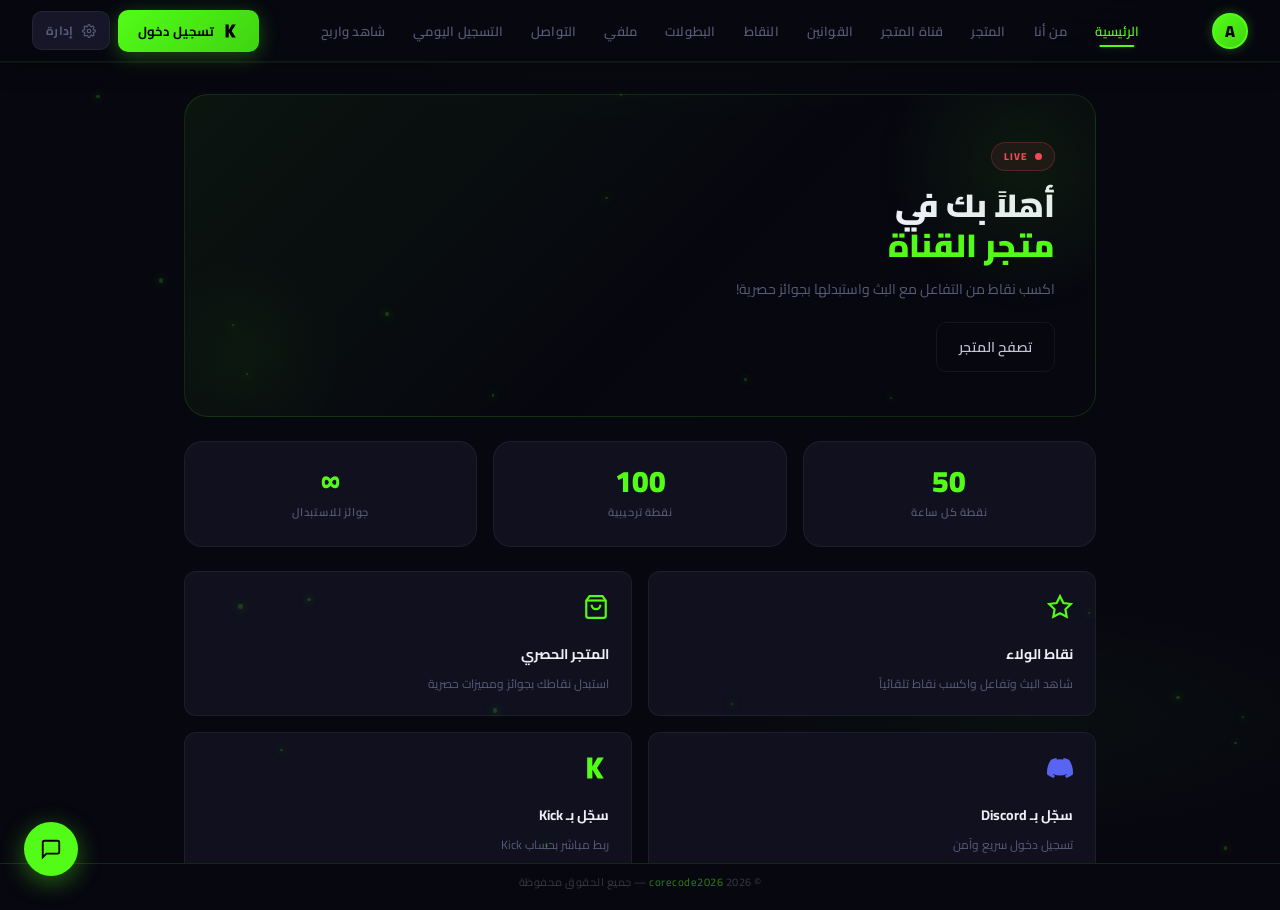
==== commit 7f59bf32: "Update fmt.Println message from 'Hello' to 'Goodbye'" ====
--- a/index.html
+++ b/index.html
@@ -1532,7 +1532,6 @@
     <button class="nl" onclick="goTo('about',this)">من أنا</button>
     <button class="nl" onclick="goTo('store',this)">المتجر</button>
     <button class="nl" onclick="goTo('store-channel',this)">قناة المتجر</button>
-    <button class="nl" onclick="goTo('market',this)">السوق</button>
     <button id="navUpdatesBtn" class="nl" onclick="goTo('updates',this)" style="display:none;">تحديثات</button>
     <button class="nl" onclick="goTo('rules',this)">القوانين</button>
     <button class="nl" onclick="goTo('points',this)">النقاط</button>
@@ -1753,7 +1752,6 @@
         <button class="am" onclick="aTab('products',this)" data-tab="products"><span class="am-icon"><svg viewBox="0 0 24 24" fill="none" stroke="currentColor" stroke-width="2"><path d="M20 12V22H4V12"/><path d="M22 7H2v5h20V7z"/><path d="M12 22V7"/><path d="M12 7H7.5a2.5 2.5 0 010-5C11 2 12 7 12 7z"/><path d="M12 7h4.5a2.5 2.5 0 000-5C13 2 12 7 12 7z"/></svg></span> المنتجات</button>
         <button class="am" onclick="aTab('users',this)" data-tab="users"><span class="am-icon"><svg viewBox="0 0 24 24" fill="none" stroke="currentColor" stroke-width="2"><path d="M17 21v-2a4 4 0 00-4-4H5a4 4 0 00-4 4v2"/><circle cx="9" cy="7" r="4"/><path d="M23 21v-2a4 4 0 00-3-3.87"/><path d="M16 3.13a4 4 0 010 7.75"/></svg></span> المستخدمون</button>
         <button class="am" onclick="aTab('messages-admin',this)" data-tab="messages-admin"><span class="am-icon"><svg viewBox="0 0 24 24" fill="none" stroke="currentColor" stroke-width="2"><path d="M21 15a2 2 0 01-2 2H7l-4 4V5a2 2 0 012-2h14a2 2 0 012 2z"/></svg></span> رسائل</button>
-        <button class="am" onclick="aTab('market-admin',this)" data-tab="market-admin"><span class="am-icon"><svg viewBox="0 0 24 24" fill="none" stroke="currentColor" stroke-width="2"><path d="M6 2L3 6v14a2 2 0 002 2h14a2 2 0 002-2V6l-3-4z"/><line x1="3" y1="6" x2="21" y2="6"/><path d="M16 10a4 4 0 01-8 0"/></svg></span> السوق</button>
         <button class="am" onclick="aTab('store-channel-admin',this)" data-tab="store-channel-admin"><span class="am-icon"><svg viewBox="0 0 24 24" fill="none" stroke="currentColor" stroke-width="2"><rect x="2" y="3" width="20" height="14" rx="2"/><path d="M8 21h8"/><path d="M12 17v4"/></svg></span> قناة المتجر</button>
         <button class="am" onclick="aTab('tournaments-admin',this)" data-tab="tournaments-admin"><span class="am-icon"><svg viewBox="0 0 24 24" fill="none" stroke="currentColor" stroke-width="2"><path d="M6 9H4a2 2 0 01-2-2V5h4"/><path d="M18 9h2a2 2 0 002-2V5h-4"/><path d="M12 17v4"/><path d="M8 21h8"/><path d="M6 3h12v8a6 6 0 01-12 0V3z"/></svg></span> البطولات</button>
         <button class="am" onclick="aTab('auction-admin',this)" data-tab="auction-admin"><span class="am-icon"><svg viewBox="0 0 24 24" fill="none" stroke="currentColor" stroke-width="2"><path d="M12 2l3.09 6.26L22 9.27l-5 4.87 1.18 6.88L12 17.77l-6.18 3.25L7 14.14 2 9.27l6.91-1.01L12 2z"/></svg></span> المزاد</button>
@@ -1917,11 +1915,6 @@
         </div>
       </div>
 
-      <!-- MARKET ADMIN -->
-      <div class="asub" id="asub-market-admin">
-        <div class="section-head"><div class="section-title">إدارة السوق المجتمعي</div></div>
-        <div id="marketAdminList"></div>
-      </div>
 
       <!-- STORE CHANNEL ADMIN -->
       <div class="asub" id="asub-store-channel-admin">
@@ -2531,22 +2524,6 @@
 
 
 
-<!-- MARKET PAGE -->
-<section class="page" id="page-market">
-  <div style="display:flex;align-items:center;justify-content:space-between;margin-bottom:20px;flex-wrap:wrap;gap:12px;">
-    <div>
-      <div class="section-title">🛒 السوق <span class="green">المجتمعي</span></div>
-      <div style="font-size:12px;color:var(--muted);">انشر منتجاتك للبيع والشراء</div>
-    </div>
-    <button class="btn btn-kick" onclick="openMarketPost()">
-      <svg width="14" height="14" viewBox="0 0 24 24" fill="none" stroke="currentColor" stroke-width="2"><line x1="12" y1="5" x2="12" y2="19"/><line x1="5" y1="12" x2="19" y2="12"/></svg>
-      نشر منتجك
-    </button>
-  </div>
-  <div id="marketGrid" style="display:grid;grid-template-columns:repeat(auto-fill,minmax(220px,1fr));gap:16px;">
-    <div class="empty"><p style="color:var(--muted);">جاري التحميل...</p></div>
-  </div>
-</section>
 
 
 
@@ -2655,10 +2632,6 @@
     <button class="dl" onclick="drawerGoTo('about')">
       <svg viewBox="0 0 24 24" fill="none" stroke="currentColor" stroke-width="2"><circle cx="12" cy="8" r="4"/><path d="M4 20c0-4 3.6-7 8-7s8 3 8 7"/></svg>
       من أنا
-    </button>
-    <button class="dl" onclick="drawerGoTo('market')">
-      <svg viewBox="0 0 24 24" fill="none" stroke="currentColor" stroke-width="2"><path d="M6 2L3 6v14a2 2 0 002 2h14a2 2 0 002-2V6l-3-4z"/><line x1="3" y1="6" x2="21" y2="6"/><path d="M16 10a4 4 0 01-8 0"/></svg>
-      السوق
     </button>
     <button class="dl" onclick="drawerGoTo('store')">
       <svg viewBox="0 0 24 24" fill="none" stroke="currentColor" stroke-width="2"><path d="M6 2L3 6v14a2 2 0 002 2h14a2 2 0 002-2V6l-3-4z"/><line x1="3" y1="6" x2="21" y2="6"/><path d="M16 10a4 4 0 01-8 0"/></svg>
@@ -2751,95 +2724,6 @@
 </div>
 
 
-<!-- MARKET POST MODAL -->
-<div class="overlay hidden" id="marketModal" style="position:fixed!important;inset:0!important;z-index:99999!important;display:none;align-items:center;justify-content:center;padding:16px;overflow-y:auto;">
-  <div class="modal wide" style="max-width:500px;text-align:right;max-height:90vh;overflow-y:auto;">
-    <h3 style="margin-bottom:16px;">📦 نشر منتج</h3>
-    
-    <!-- صور متعددة -->
-    <div style="font-size:12px;color:var(--muted);margin-bottom:8px;font-weight:600;">صور المنتج (حتى 5 صور)</div>
-    <div id="mkt-imgs-grid" style="display:grid;grid-template-columns:repeat(5,1fr);gap:8px;margin-bottom:14px;">
-      <div onclick="document.getElementById('mkt-img-file').click()" style="aspect-ratio:1;background:var(--surface2);border:2px dashed var(--border2);border-radius:10px;display:flex;align-items:center;justify-content:center;cursor:pointer;font-size:22px;transition:var(--transition);" onmouseover="this.style.borderColor='var(--kick)'" onmouseout="this.style.borderColor='var(--border2)'">+</div>
-    </div>
-    <input type="file" id="mkt-img-file" accept="image/*" multiple style="display:none;" onchange="handleMarketImgs(event)"/>
-    
-    <div style="display:flex;flex-direction:column;gap:10px;margin-bottom:12px;">
-      <div>
-        <div style="font-size:12px;color:var(--muted);margin-bottom:5px;font-weight:600;">اسم المنتج *</div>
-        <input class="pf-input" id="mkt-name" placeholder="مثال: آيفون 15 برو"/>
-      </div>
-      <div>
-        <div style="font-size:12px;color:var(--muted);margin-bottom:5px;font-weight:600;">الوصف</div>
-        <textarea class="pf-input" id="mkt-desc" rows="2" style="resize:vertical;" placeholder="حالة المنتج، المواصفات..."></textarea>
-      </div>
-
-      <!-- نوع النشر -->
-      <div>
-        <div style="font-size:12px;color:var(--muted);margin-bottom:8px;font-weight:600;">نوع النشر</div>
-        <div style="display:flex;gap:10px;">
-          <label style="flex:1;background:var(--surface2);border:1px solid var(--border2);border-radius:10px;padding:10px;cursor:pointer;display:flex;align-items:center;gap:8px;transition:var(--transition);">
-            <input type="radio" name="mkt-type" value="sell" checked onchange="toggleMktType()" style="accent-color:var(--kick);"/>
-            <div><div style="font-size:13px;font-weight:700;">💰 بيع مباشر</div><div style="font-size:11px;color:var(--muted);">سعر ثابت بالدولار</div></div>
-          </label>
-          <label style="flex:1;background:var(--surface2);border:1px solid var(--border2);border-radius:10px;padding:10px;cursor:pointer;display:flex;align-items:center;gap:8px;transition:var(--transition);">
-            <input type="radio" name="mkt-type" value="auction" onchange="toggleMktType()" style="accent-color:var(--kick);"/>
-            <div><div style="font-size:13px;font-weight:700;">🔨 مزاد</div><div style="font-size:11px;color:var(--muted);">أعلى سعر يفوز</div></div>
-          </label>
-        </div>
-      </div>
-
-      <!-- حقول البيع -->
-      <div id="mkt-sell-fields">
-        <div style="font-size:12px;color:var(--muted);margin-bottom:5px;font-weight:600;">السعر ($)</div>
-        <input class="pf-input" id="mkt-price" type="number" placeholder="99" dir="ltr" min="0"/>
-      </div>
-
-      <!-- حقول المزاد -->
-      <div id="mkt-auction-fields" style="display:none;">
-        <div style="display:grid;grid-template-columns:1fr 1fr;gap:10px;">
-          <div>
-            <div style="font-size:12px;color:var(--muted);margin-bottom:5px;font-weight:600;">أقل سعر ($)</div>
-            <input class="pf-input" id="mkt-start-price" type="number" placeholder="10" dir="ltr" min="1"/>
-          </div>
-          <div>
-            <div style="font-size:12px;color:var(--muted);margin-bottom:5px;font-weight:600;">ينتهي خلال</div>
-            <select class="pf-input" id="mkt-duration">
-              <option value="1">ساعة واحدة</option>
-              <option value="3">3 ساعات</option>
-              <option value="6">6 ساعات</option>
-              <option value="12">12 ساعة</option>
-              <option value="24" selected>يوم كامل</option>
-              <option value="48">يومين</option>
-              <option value="72">3 أيام</option>
-              <option value="168">أسبوع</option>
-            </select>
-          </div>
-          <div>
-            <div style="font-size:12px;color:var(--muted);margin-bottom:5px;font-weight:600;">خصم بكل مزايدة</div>
-            <select class="pf-input" id="mkt-deduct">
-              <option value="0">لا خصم</option>
-              <option value="1" selected>دقيقة واحدة</option>
-              <option value="2">دقيقتان</option>
-              <option value="5">5 دقائق</option>
-              <option value="10">10 دقائق</option>
-            </select>
-          </div>
-        </div>
-      </div>
-
-      <div>
-        <div style="font-size:12px;color:var(--muted);margin-bottom:5px;font-weight:600;">رقم واتساب *</div>
-        <input class="pf-input" id="mkt-whatsapp" placeholder="970591234567" dir="ltr" type="tel"/>
-      </div>
-    </div>
-    
-    <div id="mkt-err" style="color:var(--red);font-size:12px;margin-bottom:10px;"></div>
-    <div class="m-btns">
-      <button class="m-ok" onclick="submitMarketPost()">📦 نشر الآن</button>
-      <button class="m-cancel" onclick="closeMarketModal()">إلغاء</button>
-    </div>
-  </div>
-</div>
 
 
 <!-- PRODUCT CROP MODAL -->
@@ -2949,7 +2833,7 @@
   // سجّل زيارة الصفحة للمستخدم
   if (currentUser && id !== 'home' && id !== 'admin') {
     var pageNames = {
-      'store': 'المتجر', 'market': 'السوق', 'tournaments': 'البطولات',
+      'store': 'المتجر', 'tournaments': 'البطولات',
       'points': 'النقاط', 'profile': 'ملفي', 'daily': 'التسجيل اليومي',
       'about': 'من أنا', 'rules': 'القوانين', 'explain': 'الشرح'
     };
@@ -2969,7 +2853,6 @@
   document.getElementById('page-' + id)?.classList.add('on');
   if (btn && btn.classList) btn.classList.add('on');
   if (id === 'store') loadStore();
-  if (id === 'market') loadMarket();
   if (id === 'tournaments') loadTournaments();
   if (id !== 'store') stopAuctionAutoRefresh();
   if (id === 'points') loadPoints();
@@ -3779,7 +3662,6 @@
   if(tab==='logs') loadActivityLogs();
   if(tab==='auction-admin') loadAuctionAdmin();
   if(tab==='tournaments-admin') loadTournamentsAdmin();
-  if(tab==='market-admin') loadMarketAdmin();
   if(tab==='store-channel-admin') loadScAdmin();
   if(tab==='messages-admin') loadAdminMessages();
   if(tab==='security') loadSecurityLogs();
@@ -6554,269 +6436,6 @@
 try { setScPostType('text'); } catch(e) {} // شكل افتراضي صح لأزرار نوع المنشور من أول تحميل
 
 
-// ══════════════════════════════════════════
-// MARKET SYSTEM
-// ══════════════════════════════════════════
-let _marketImgs = [];
-let _mktCurrentImg = 0;
-
-function toggleMktType() {
-  const type = document.querySelector('input[name="mkt-type"]:checked')?.value;
-  document.getElementById('mkt-sell-fields').style.display = type === 'sell' ? 'block' : 'none';
-  document.getElementById('mkt-auction-fields').style.display = type === 'auction' ? 'block' : 'none';
-}
-
-function openMarketPost() {
-  if (!currentUser) {
-    showToast('سجّل دخول بـ Kick أولاً', 'err');
-    doLogin('kick');
-    return;
-  }
-  _marketImgs = [];
-  ['mkt-name','mkt-desc','mkt-price','mkt-whatsapp','mkt-start-price'].forEach(id => {
-    const el = document.getElementById(id); if(el) el.value = '';
-  });
-  document.getElementById('mkt-err').textContent = '';
-  document.querySelector('input[name="mkt-type"][value="sell"]').checked = true;
-  toggleMktType();
-  renderMktImgsGrid();
-  const m = document.getElementById('marketModal');
-  m.classList.remove('hidden'); m.style.display = 'flex';
-}
-
-function closeMarketModal() {
-  const m = document.getElementById('marketModal');
-  m.classList.add('hidden'); m.style.display = 'none';
-}
-
-function handleMarketImgs(e) {
-  const files = Array.from(e.target.files).slice(0, 5 - _marketImgs.length);
-  files.forEach(f => {
-    const r = new FileReader();
-    r.onload = ev => {
-      const img = new Image();
-      img.onload = () => {
-        const canvas = document.createElement('canvas');
-        const MAX = 600;
-        let w=img.width, h=img.height;
-        if(w>h){if(w>MAX){h=Math.round(h*(MAX/w));w=MAX;}}else{if(h>MAX){w=Math.round(w*(MAX/h));h=MAX;}}
-        canvas.width=w; canvas.height=h;
-        canvas.getContext('2d').drawImage(img,0,0,w,h);
-        _marketImgs.push(canvas.toDataURL('image/jpeg',0.75));
-        renderMktImgsGrid();
-      };
-      img.src = ev.target.result;
-    };
-    r.readAsDataURL(f);
-  });
-  e.target.value = '';
-}
-
-function renderMktImgsGrid() {
-  const grid = document.getElementById('mkt-imgs-grid');
-  if (!grid) return;
-  let html = _marketImgs.map((src, i) => `
-    <div style="aspect-ratio:1;border-radius:10px;overflow:hidden;position:relative;border:1px solid var(--border2);">
-      <img src="${src}" style="width:100%;height:100%;object-fit:cover;"/>
-      <button onclick="removeMktImg(${i})" style="position:absolute;top:3px;left:3px;background:rgba(255,59,92,.9);color:#fff;border:none;width:18px;height:18px;border-radius:50%;font-size:10px;cursor:pointer;display:flex;align-items:center;justify-content:center;">✕</button>
-    </div>
-  `).join('');
-  if (_marketImgs.length < 5) {
-    html += `<div onclick="document.getElementById('mkt-img-file').click()" style="aspect-ratio:1;background:var(--surface2);border:2px dashed var(--border2);border-radius:10px;display:flex;align-items:center;justify-content:center;cursor:pointer;font-size:22px;color:var(--muted);" onmouseover="this.style.borderColor='var(--kick)'" onmouseout="this.style.borderColor='var(--border2)'">+</div>`;
-  }
-  grid.innerHTML = html;
-}
-
-function removeMktImg(i) {
-  _marketImgs.splice(i, 1);
-  renderMktImgsGrid();
-}
-
-async function submitMarketPost() {
-  const name = document.getElementById('mkt-name').value.trim();
-  const desc = document.getElementById('mkt-desc').value.trim();
-  const whatsapp = document.getElementById('mkt-whatsapp').value.trim();
-  const type = document.querySelector('input[name="mkt-type"]:checked')?.value || 'sell';
-  const err = document.getElementById('mkt-err');
-
-  if (!name) { err.textContent = 'أدخل اسم المنتج'; return; }
-  if (!whatsapp) { err.textContent = 'أدخل رقم واتساب'; return; }
-
-  const post = {
-    name, desc, whatsapp, type,
-    imgs: _marketImgs,
-    status: 'pending',
-    seller: currentUser ? currentUser.username : 'زائر',
-    sellerId: currentUser ? currentUser.id : null,
-    sellerAvatar: currentUser?.avatar || null,
-    date: new Date().toISOString(),
-    bids: [],
-  };
-
-  if (type === 'sell') {
-    post.price = Number(document.getElementById('mkt-price').value) || 0;
-  } else {
-    post.startPrice = Number(document.getElementById('mkt-start-price').value) || 1;
-    post.price = post.startPrice;
-    const hours = Number(document.getElementById('mkt-duration').value) || 24;
-    post.deductPerBid = Number(document.getElementById('mkt-deduct').value) || 0;
-    post.endTime = new Date(Date.now() + hours * 3600000).toISOString();
-  }
-
-  try {
-    const res = await fetch(`${W}/api/market`, {
-      method: 'POST',
-      headers: { 'Content-Type': 'application/json' },
-      body: JSON.stringify({ post })
-    });
-    const d = await res.json();
-    if (d.success) {
-      closeMarketModal();
-      showToast('⏳ طلبك قيد المراجعة — سيظهر بعد موافقة الإدارة');
-      logUserActivity('نشر منتج', post.name + ' — بانتظار الموافقة');
-      loadMarket();
-    } else { err.textContent = d.error || 'خطأ في النشر'; }
-  } catch(e) { err.textContent = 'خطأ في الاتصال'; }
-}
-
-async function placeMktBid(postId) {
-  if (!currentUser) { showToast('سجّل دخول أولاً','err'); return; }
-  const input = document.getElementById('mkt-bid-'+postId);
-  const amount = parseFloat(input?.value);
-  if (!amount || amount <= 0) { showToast('أدخل مبلغ المزايدة','err'); return; }
-
-  try {
-    const res = await fetch(`${W}/api/market/${postId}/bid`, {
-      method:'POST',
-      headers:{'Content-Type':'application/json'},
-      body:JSON.stringify({ amount, username: currentUser.username, userId: currentUser.id, whatsapp: '' })
-    });
-    const d = await res.json();
-    if (d.success) {
-      showToast('✅ تم تسجيل مزايدتك بـ $'+amount + (d.newEndTime ? ' ⏱' : ''));
-      if(input) input.value = '';
-      // حدّث العداد فوراً
-      if (d.newEndTime) startMktTimer(postId, d.newEndTime);
-      loadMarket();
-    } else showToast(d.error||'خطأ','err');
-  } catch(e) { showToast('خطأ','err'); }
-}
-
-async function loadMarket() {
-  const grid = document.getElementById('marketGrid');
-  if (!grid) return;
-  try {
-    const res = await fetch(`${W}/api/market`);
-    const { posts: allPosts } = await res.json();
-    const posts = (allPosts||[]).filter(p => p.status === 'approved');
-    if (!posts || !posts.length) {
-      grid.innerHTML = '<div class="empty" style="grid-column:1/-1;text-align:center;padding:60px;"><div style="font-size:48px;margin-bottom:12px;">🛒</div><p style="color:var(--muted);">لا توجد منتجات بعد — كن أول من ينشر!</p></div>';
-      return;
-    }
-    // امسح العدادات القديمة
-    Object.values(_mktTimers).forEach(t=>clearInterval(t)); _mktTimers={};
-    const auctionPosts = posts.filter(p=>p.type==='auction');
-    grid.innerHTML = posts.map(p => {
-      const isAuction = p.type === 'auction';
-      const ended = isAuction && new Date(p.endTime) <= new Date();
-      const topBid = p.bids?.length ? Math.max(...p.bids.map(b=>b.amount)) : p.startPrice||p.price||0;
-      const topBidder = p.bids?.find(b=>b.amount===topBid);
-      const imgs = p.imgs || (p.img ? [p.img] : []);
-
-      return `<div style="background:var(--surface);border:1px solid var(--border2);border-radius:var(--radius-lg);overflow:hidden;transition:var(--transition);" onmouseover="this.style.transform='translateY(-3px)'" onmouseout="this.style.transform=''">
-        ${imgs.length > 0 ? `
-          <div style="position:relative;width:100%;height:160px;overflow:hidden;background:var(--surface2);">
-            <img id="mkt-img-${p.id}" src="${imgs[0]}" style="width:100%;height:100%;object-fit:cover;"/>
-            ${imgs.length > 1 ? `
-              <div style="position:absolute;bottom:6px;left:0;right:0;display:flex;justify-content:center;gap:4px;">
-                ${imgs.map((_,i)=>`<div onclick="document.getElementById('mkt-img-${p.id}').src='${imgs[i]}'" style="width:6px;height:6px;border-radius:50%;background:${i===0?'#fff':'rgba(255,255,255,.5)'};cursor:pointer;"></div>`).join('')}
-              </div>
-              <button onclick="prevMktImg('${p.id}',${JSON.stringify(imgs).replace(/"/g,"'")},-1)" style="position:absolute;left:6px;top:50%;transform:translateY(-50%);background:rgba(0,0,0,.5);color:#fff;border:none;width:24px;height:24px;border-radius:50%;cursor:pointer;font-size:14px;">‹</button>
-              <button onclick="prevMktImg('${p.id}',${JSON.stringify(imgs).replace(/"/g,"'")},1)" style="position:absolute;right:6px;top:50%;transform:translateY(-50%);background:rgba(0,0,0,.5);color:#fff;border:none;width:24px;height:24px;border-radius:50%;cursor:pointer;font-size:14px;">›</button>
-            ` : ''}
-            ${isAuction ? `<div style="position:absolute;top:8px;right:8px;background:${ended?'var(--red)':'var(--kick)'};color:${ended?'#fff':'#000'};font-size:10px;font-weight:800;padding:3px 10px;border-radius:20px;">${ended?'انتهى':'🔨 مزاد'}</div>` : ''}
-          </div>
-        ` : `<div style="width:100%;height:100px;background:var(--surface2);display:flex;align-items:center;justify-content:center;font-size:40px;">📦</div>`}
-        
-        <div style="padding:12px;">
-          <div style="font-size:14px;font-weight:800;margin-bottom:4px;">${p.name}</div>
-          ${p.desc ? `<div style="font-size:12px;color:var(--muted);margin-bottom:8px;line-height:1.5;">${p.desc}</div>` : ''}
-          
-          ${isAuction ? `
-            <div style="background:var(--surface2);border-radius:8px;padding:10px;margin-bottom:10px;">
-              <div style="display:flex;justify-content:space-between;margin-bottom:6px;">
-                <span style="font-size:12px;color:var(--muted);">أعلى مزايدة</span>
-                <span style="font-size:15px;font-weight:900;color:var(--kick);">$${topBid}</span>
-              </div>
-              ${topBidder ? `<div style="font-size:11px;color:var(--muted);">بواسطة: ${topBidder.username}</div>` : ''}
-              ${!ended ? `<div id="mkt-timer-${p.id}" style="font-size:11px;color:var(--kick);margin-top:4px;font-weight:700;">⏱ --:--:--</div>` : ''}
-            </div>
-            ${!ended ? `
-              <div style="display:flex;gap:6px;margin-bottom:8px;">
-                <input id="mkt-bid-${p.id}" type="number" placeholder="$${topBid+1}" min="${topBid+1}" step="0.5"
-                  style="flex:1;background:var(--surface2);border:1px solid var(--border2);color:var(--text);padding:7px 10px;border-radius:8px;font-size:13px;direction:ltr;"/>
-                <button onclick="placeMktBid('${p.id}')" class="btn btn-kick" style="padding:7px 14px;font-size:12px;">زايد 🔨</button>
-              </div>
-            ` : `<div style="text-align:center;font-size:12px;color:var(--red);font-weight:700;margin-bottom:8px;">🏆 الفائز: ${topBidder?.username||'لا يوجد'}</div>`}
-          ` : `
-            <div style="font-size:16px;font-weight:900;color:var(--kick);margin-bottom:10px;">${p.price ? '$'+p.price : 'تواصل للسعر'}</div>
-          `}
-          
-          <div style="display:flex;align-items:center;gap:6px;margin-bottom:10px;">
-            ${p.sellerAvatar ? `<img src="${p.sellerAvatar}" style="width:20px;height:20px;border-radius:50%;object-fit:cover;"/>` : ''}
-            <span style="font-size:11px;color:var(--muted);">@${p.seller} · ${fmtDate(p.date)}</span>
-          </div>
-          
-          <a href="https://wa.me/${p.whatsapp.replace(/[^0-9]/g,'')}" target="_blank" style="display:flex;align-items:center;justify-content:center;gap:6px;background:#25D366;color:#fff;padding:8px;border-radius:8px;font-size:12px;font-weight:700;text-decoration:none;">
-            <svg width="14" height="14" viewBox="0 0 24 24" fill="currentColor"><path d="M17.472 14.382c-.297-.149-1.758-.867-2.03-.967-.273-.099-.471-.148-.67.15-.197.297-.767.966-.94 1.164-.173.199-.347.223-.644.075-.297-.15-1.255-.463-2.39-1.475-.883-.788-1.48-1.761-1.653-2.059-.173-.297-.018-.458.13-.606.134-.133.298-.347.446-.52.149-.174.198-.298.298-.497.099-.198.05-.371-.025-.52-.075-.149-.669-1.612-.916-2.207-.242-.579-.487-.5-.669-.51-.173-.008-.371-.01-.57-.01-.198 0-.52.074-.792.372-.272.297-1.04 1.016-1.04 2.479 0 1.462 1.065 2.875 1.213 3.074.149.198 2.096 3.2 5.077 4.487.709.306 1.262.489 1.694.625.712.227 1.36.195 1.871.118.571-.085 1.758-.719 2.006-1.413.248-.694.248-1.289.173-1.413-.074-.124-.272-.198-.57-.347m-5.421 7.403h-.004a9.87 9.87 0 01-5.031-1.378l-.361-.214-3.741.982.998-3.648-.235-.374a9.86 9.86 0 01-1.51-5.26c.001-5.45 4.436-9.884 9.888-9.884 2.64 0 5.122 1.03 6.988 2.898a9.825 9.825 0 012.893 6.994c-.003 5.45-4.437 9.884-9.885 9.884"/></svg>
-            تواصل واتساب
-          </a>
-          ${adminIn ? `<button onclick="deleteMarketPost('${p.id}')" style="width:100%;margin-top:6px;background:rgba(255,59,92,.1);color:var(--red);border:1px solid rgba(255,59,92,.2);padding:6px;border-radius:8px;font-size:12px;cursor:pointer;font-family:'Cairo',sans-serif;">🗑 حذف</button>` : ''}
-        </div>
-      </div>`;
-    }).join('');
-    // ابدأ العدادات
-    setTimeout(() => {
-      auctionPosts.forEach(p => {
-        if (new Date(p.endTime) > new Date()) startMktTimer(p.id, p.endTime);
-      });
-    }, 100);
-  } catch(e) { grid.innerHTML = '<div class="empty"><p>خطأ في التحميل</p></div>'; }
-}
-
-let _mktTimers = {};
-function startMktTimer(id, endTime) {
-  if(_mktTimers[id]) clearInterval(_mktTimers[id]);
-  function update() {
-    const diff = new Date(endTime) - new Date();
-    const el = document.getElementById('mkt-timer-'+id);
-    if (!el) { clearInterval(_mktTimers[id]); return; }
-    if (diff <= 0) { el.textContent = '⏱ انتهى'; el.style.color='var(--red)'; clearInterval(_mktTimers[id]); return; }
-    const h = Math.floor(diff/3600000);
-    const m = Math.floor((diff%3600000)/60000);
-    const s = Math.floor((diff%60000)/1000);
-    el.textContent = '⏱ '+String(h).padStart(2,'0')+':'+String(m).padStart(2,'0')+':'+String(s).padStart(2,'0');
-    el.style.color = diff < 600000 ? 'var(--red)' : 'var(--kick)';
-  }
-  update();
-  _mktTimers[id] = setInterval(update, 1000);
-}
-
-let _mktImgIdx = {};
-function prevMktImg(id, imgs, dir) {
-  if (!_mktImgIdx[id]) _mktImgIdx[id] = 0;
-  _mktImgIdx[id] = (_mktImgIdx[id] + dir + imgs.length) % imgs.length;
-  const el = document.getElementById('mkt-img-'+id);
-  if(el) el.src = imgs[_mktImgIdx[id]];
-}
-
-async function deleteMarketPost(id) {
-  if (!confirm('حذف هذا الإعلان؟')) return;
-  try {
-    await fetch(`${W}/api/market/${id}`, { method:'DELETE', headers:{'x-admin-session':adminSession} });
-    showToast('تم الحذف'); loadMarket();
-  } catch(e) {}
-}
 
 
 // ══════════════════════════════════════════
@@ -7093,54 +6712,6 @@
 }
 
 
-async function loadMarketAdmin() {
-  const el = document.getElementById('marketAdminList');
-  if (!el) return;
-  try {
-    const res = await adminFetch(`${W}/api/admin/market`);
-    const { posts } = await res.json();
-    if (!posts?.length) { el.innerHTML = '<div class="empty"><p>لا توجد منتجات</p></div>'; return; }
-    
-    const pending = posts.filter(p => p.status === 'pending');
-    const approved = posts.filter(p => p.status === 'approved');
-    
-    el.innerHTML = `
-      ${pending.length ? `<div style="font-size:13px;font-weight:700;color:var(--orange);margin-bottom:12px;">⏳ بانتظار الموافقة (${pending.length})</div>` : ''}
-      ${pending.map(p => renderMarketAdminCard(p)).join('')}
-      ${approved.length ? `<div style="font-size:13px;font-weight:700;color:var(--kick);margin:16px 0 12px;">✅ مقبولة (${approved.length})</div>` : ''}
-      ${approved.map(p => renderMarketAdminCard(p)).join('')}
-    `;
-  } catch(e) {}
-}
-
-function renderMarketAdminCard(p) {
-  const isPending = p.status === 'pending';
-  return `<div style="background:var(--surface);border:1px solid ${isPending?'rgba(255,140,0,.3)':'var(--border2)'};border-radius:var(--radius);padding:14px;margin-bottom:10px;display:flex;gap:14px;align-items:flex-start;">
-    ${p.imgs?.length ? `<img src="${p.imgs[0]}" style="width:64px;height:64px;border-radius:8px;object-fit:cover;flex-shrink:0;"/>` : '<div style="width:64px;height:64px;border-radius:8px;background:var(--surface2);display:flex;align-items:center;justify-content:center;font-size:24px;flex-shrink:0;">📦</div>'}
-    <div style="flex:1;">
-      <div style="font-size:13px;font-weight:700;">${p.name}</div>
-      <div style="font-size:12px;color:var(--muted);margin:3px 0;">${p.desc||''}</div>
-      <div style="font-size:12px;color:var(--muted);">@${p.seller} · ${p.type==='auction'?'مزاد':'بيع'} · ${p.price?'$'+p.price:''}</div>
-      <div style="font-size:11px;color:var(--muted);">واتساب: ${p.whatsapp}</div>
-    </div>
-    <div style="display:flex;flex-direction:column;gap:6px;flex-shrink:0;">
-      ${isPending ? `<button onclick="approveMarket('${p.id}')" class="btn-sm btn-ok">✅ قبول</button>` : ''}
-      <button onclick="deleteMarketPost('${p.id}')" class="btn-sm btn-del">🗑 حذف</button>
-    </div>
-  </div>`;
-}
-
-async function approveMarket(id) {
-  try {
-    const res = await adminFetch(`${W}/api/admin/market/${id}/approve`, {
-      method: 'POST',
-      headers:{'x-admin-session':adminSession}
-    });
-    const d = await res.json();
-    if (d.success) { showToast('✅ تم قبول المنتج'); logActivity('قبول منتج سوق', id); loadMarketAdmin(); }
-    else showToast(d.error||'خطأ','err');
-  } catch(e) { showToast('خطأ','err'); }
-}
 
 
 async function clearLogs() {
@@ -7623,7 +7194,6 @@
         '<option value="" '+(!u.link?'selected':'')+'>بدون رابط</option>'+
         '<option value="store" '+(u.link==="store"?'selected':'')+'>🛍️ المتجر</option>'+
         '<option value="store-channel" '+(u.link==="store-channel"?'selected':'')+'>📢 قناة المتجر</option>'+
-        '<option value="market" '+(u.link==="market"?'selected':'')+'>🛒 السوق</option>'+
         '<option value="tournaments" '+(u.link==="tournaments"?'selected':'')+'>🏆 البطولات</option>'+
         '<option value="daily" '+(u.link==="daily"?'selected':'')+'>📅 التسجيل اليومي</option>'+
         '<option value="watch-earn" '+(u.link==="watch-earn"?'selected':'')+'>📺 شاهد واربح</option>'+
